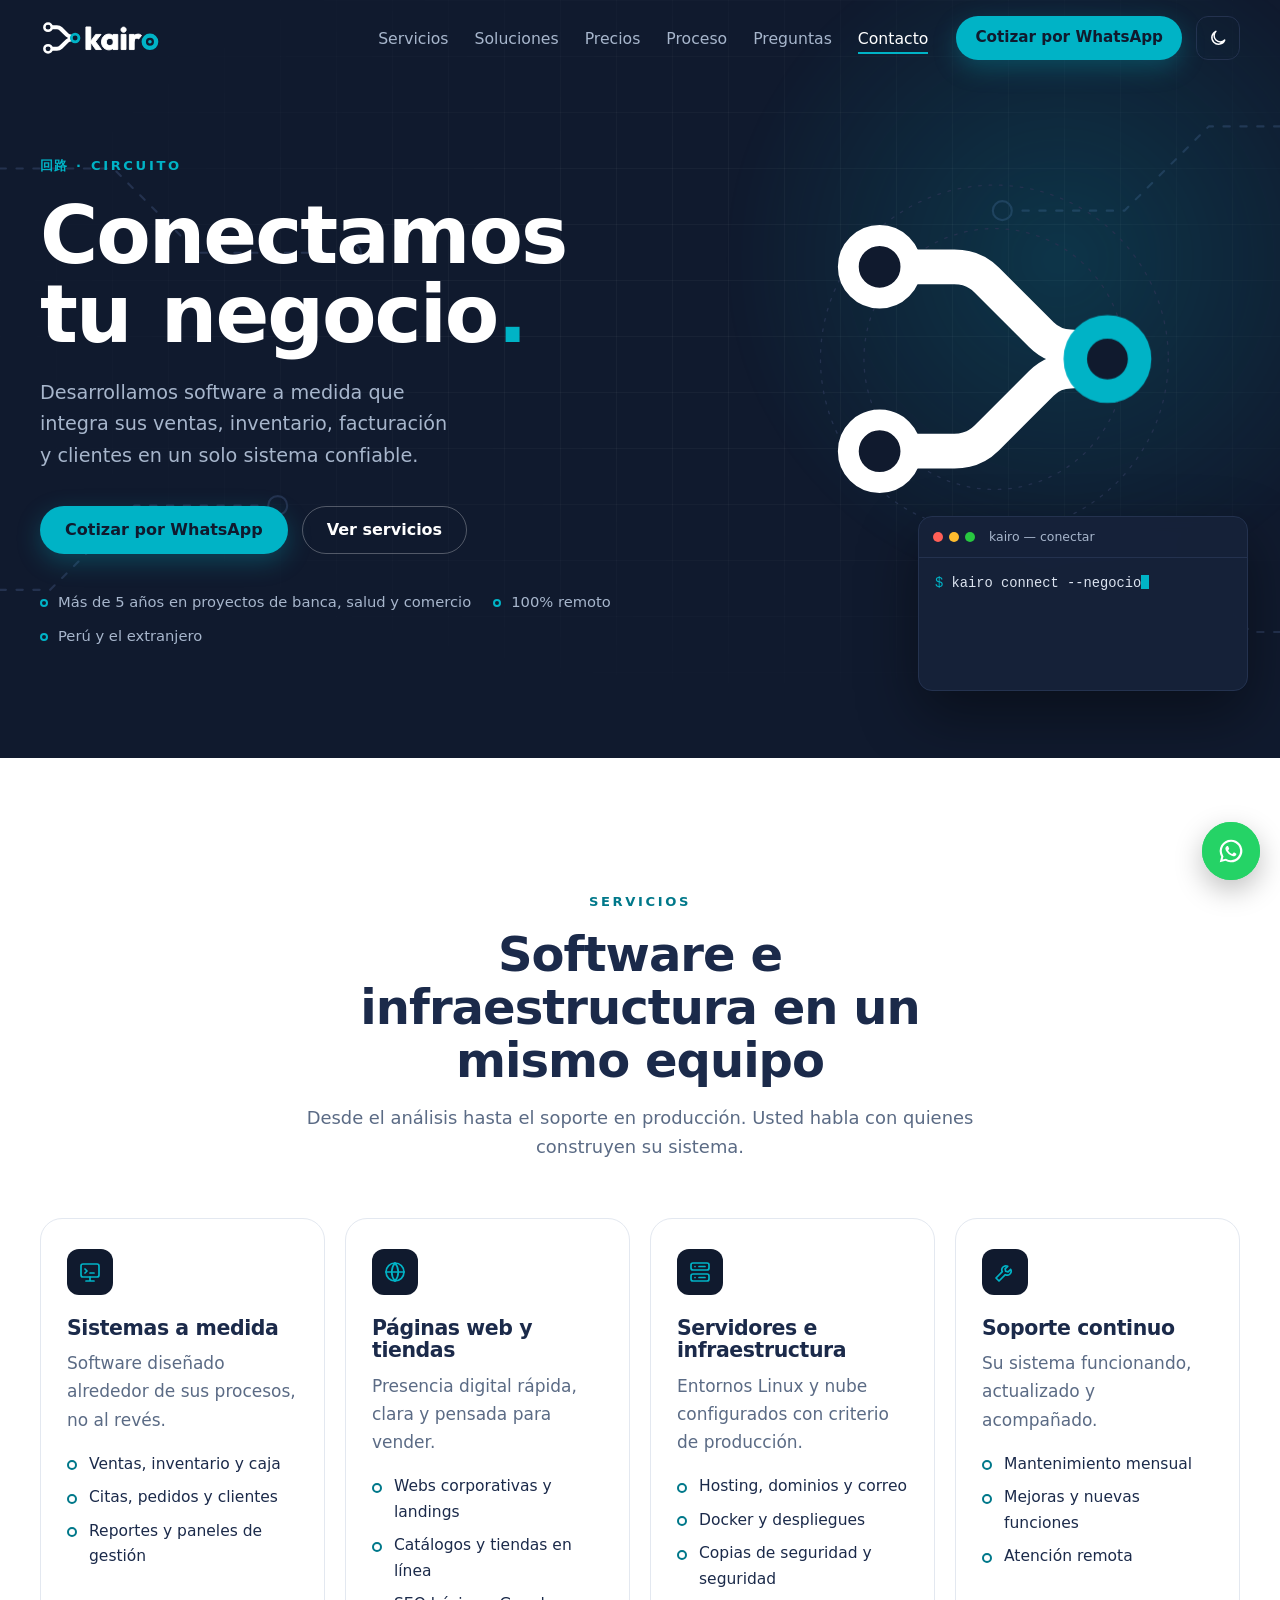
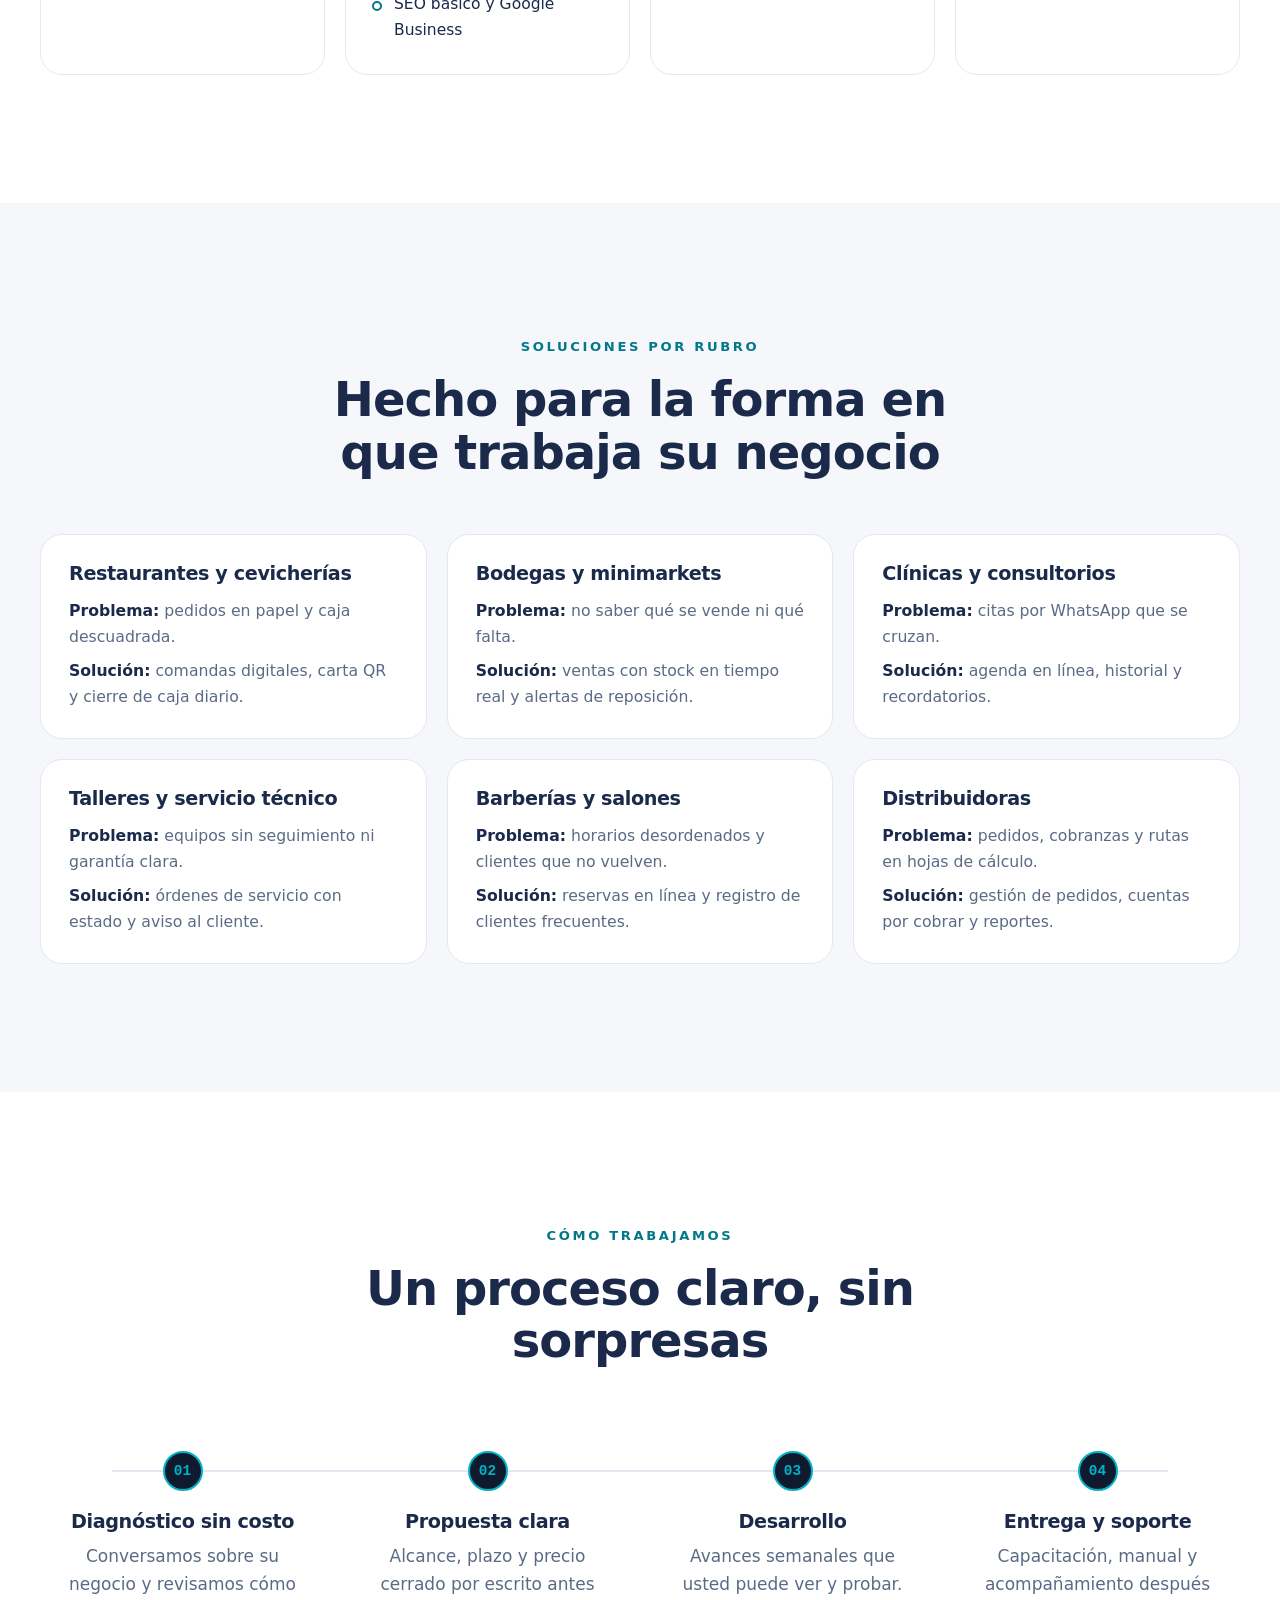
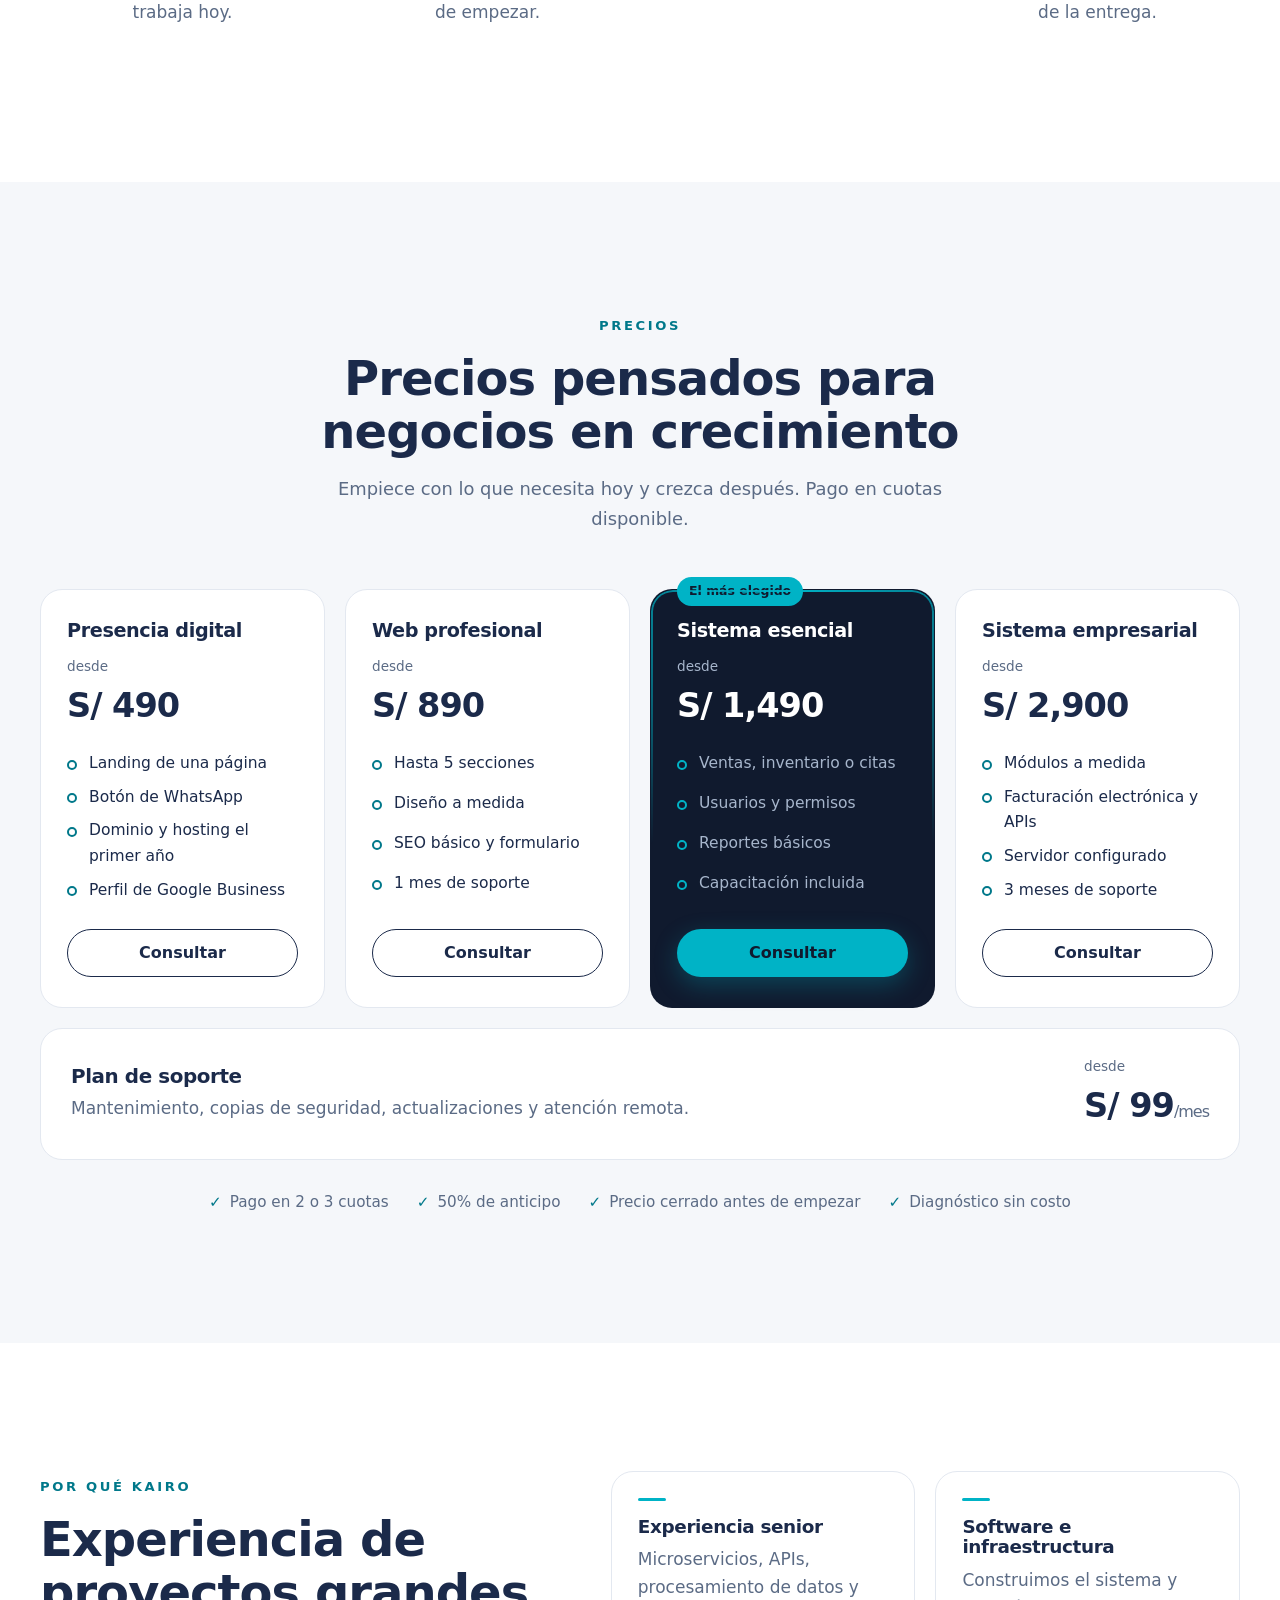
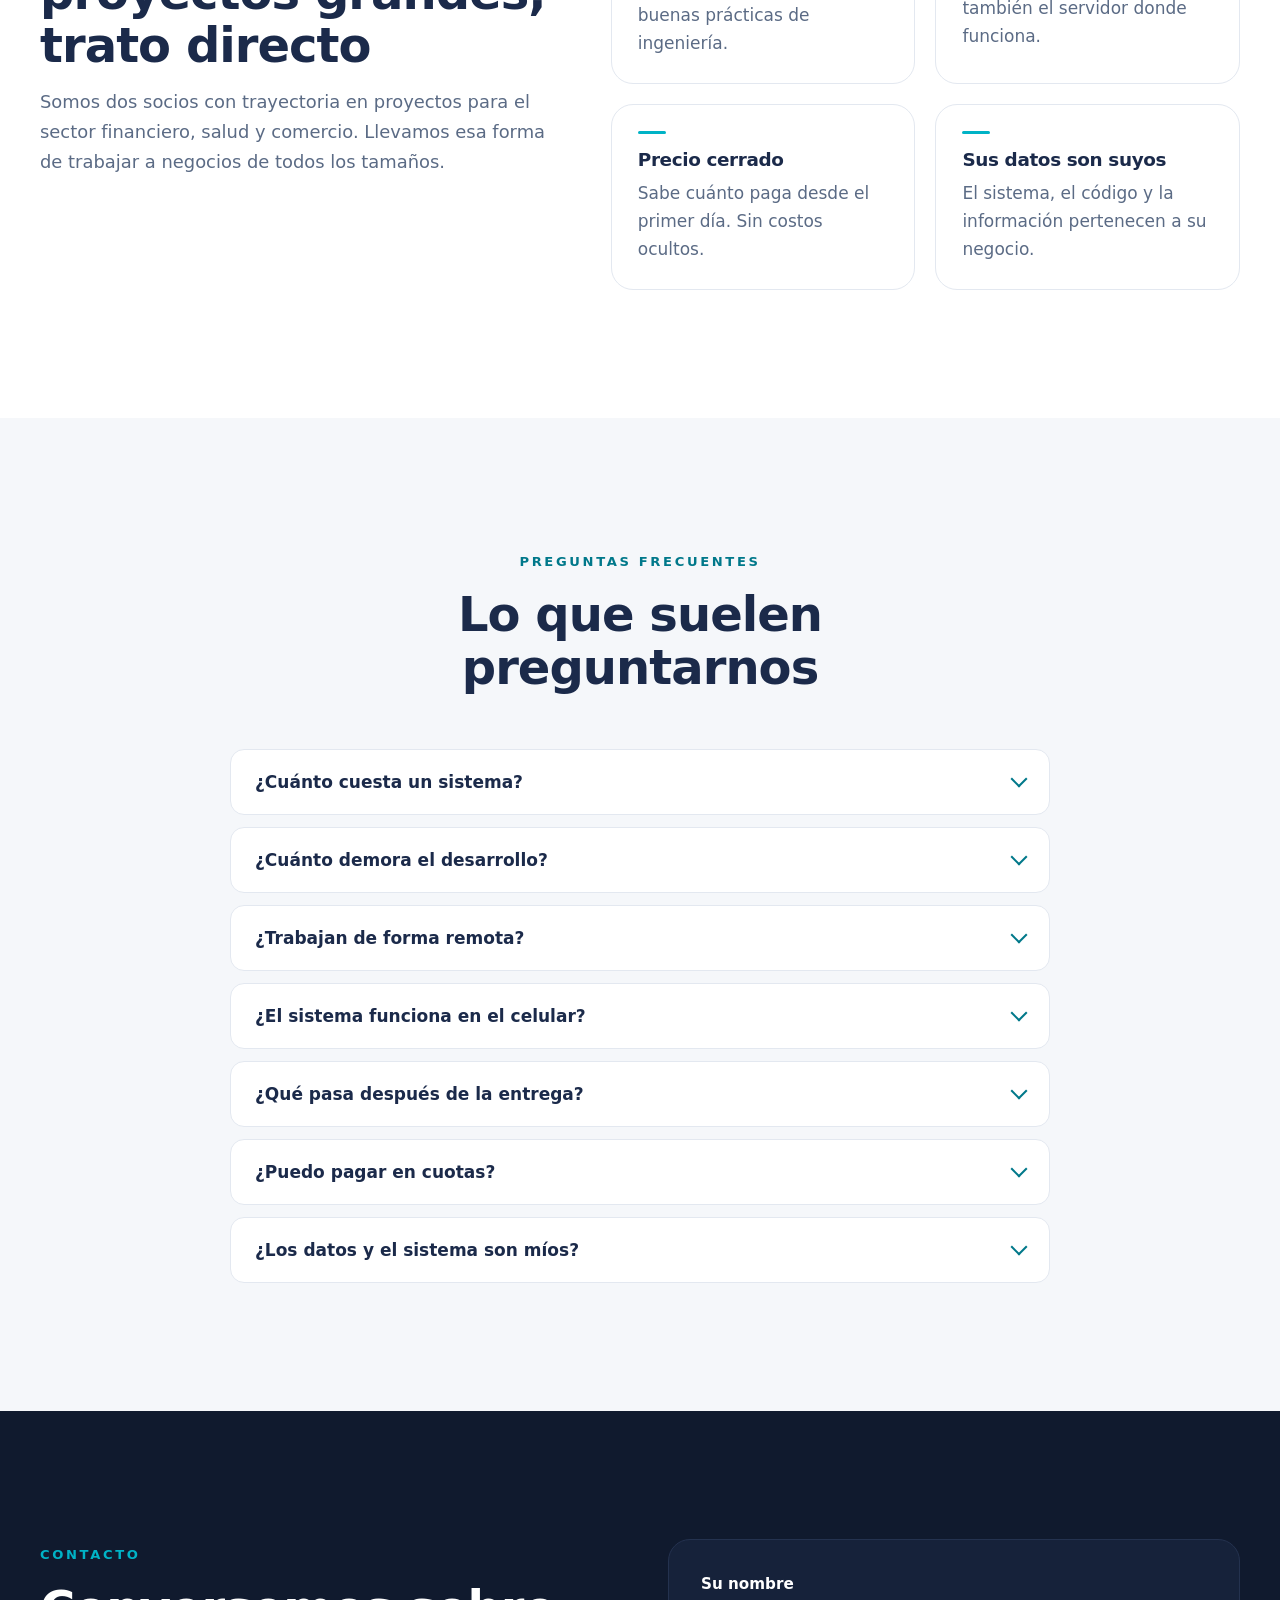
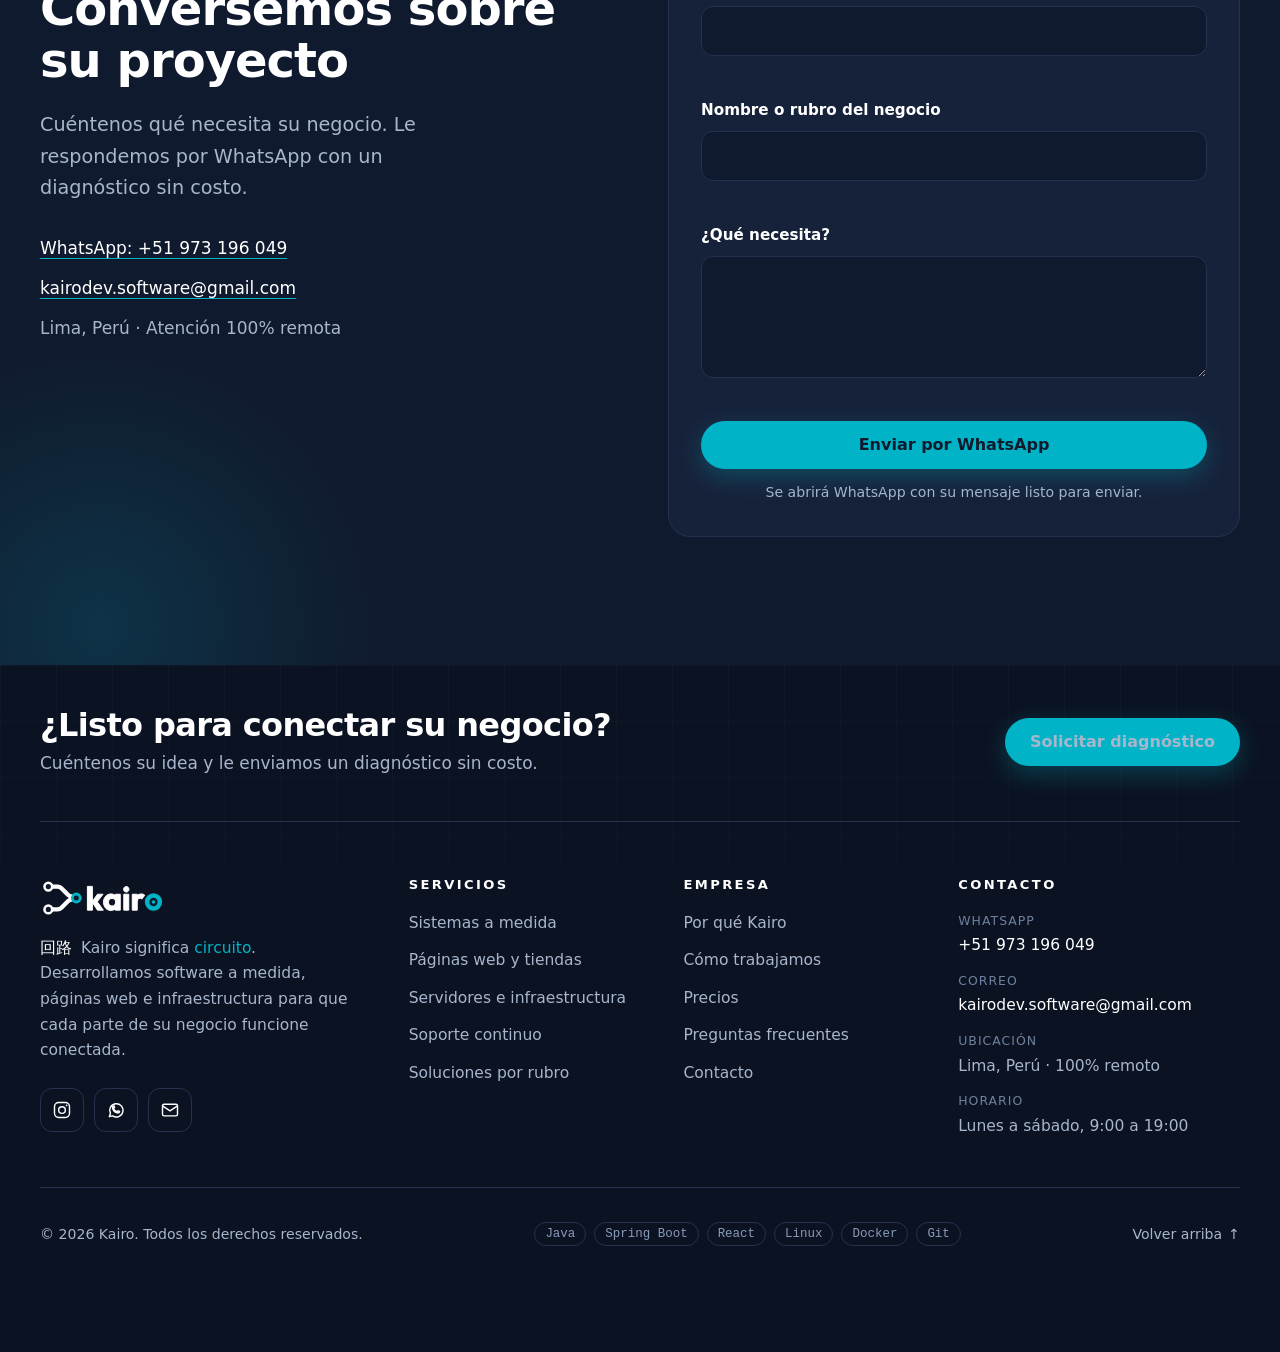
==== index.html @ e1f0f22c "Publica la web oficial de Kairo Sitio estático (HTML, CSS y JavaScript sin frameworks) para GitHub P" ====
<!doctype html>
<html lang="es-PE">
<head>
<meta charset="utf-8">
<meta name="viewport" content="width=device-width, initial-scale=1">
<title>Kairo — Software a medida para negocios en Perú</title>
<meta name="description" content="Kairo desarrolla software a medida, páginas web e infraestructura para negocios en Perú y el extranjero. Precio cerrado, pago en cuotas y soporte continuo.">
<meta name="theme-color" content="#101A2E">
<!-- Dirección provisional en GitHub Pages: cambiar por el dominio propio cuando se compre (también en robots.txt, sitemap.xml y 404.html) -->
<link rel="canonical" href="https://darkcodeknight25.github.io/kairo/">
<link rel="icon" href="assets/img/favicon.svg" type="image/svg+xml">
<link rel="icon" href="assets/img/favicon-32.png" sizes="32x32" type="image/png">
<link rel="apple-touch-icon" href="assets/img/apple-touch-icon.png">
<meta property="og:type" content="website">
<meta property="og:locale" content="es_PE">
<meta property="og:site_name" content="Kairo">
<meta property="og:title" content="Kairo — Conectamos tu negocio">
<meta property="og:description" content="Software a medida, páginas web e infraestructura para negocios en Perú y el extranjero.">
<meta property="og:url" content="https://darkcodeknight25.github.io/kairo/">
<meta property="og:image" content="https://darkcodeknight25.github.io/kairo/assets/img/og-image.png">
<meta name="twitter:card" content="summary_large_image">
<script>
  // Aplica el tema guardado antes de pintar para evitar parpadeo
  try { const t = localStorage.getItem("kairo-theme"); if (t) document.documentElement.dataset.theme = t; } catch (e) {}
</script>
<link rel="preload" href="assets/fonts/Outfit-Bold.ttf" as="font" type="font/ttf" crossorigin>
<link rel="stylesheet" href="assets/css/styles.css">
<script type="application/ld+json">
{
  "@context": "https://schema.org",
  "@type": "ProfessionalService",
  "name": "Kairo",
  "url": "https://darkcodeknight25.github.io/kairo/",
  "logo": "https://darkcodeknight25.github.io/kairo/assets/img/kairo-simbolo.svg",
  "alternateName": "Kairo Software",
  "description": "Desarrollo de software a medida, páginas web, servidores e infraestructura para negocios.",
  "email": "kairodev.software@gmail.com",
  "telephone": "+51973196049",
  "areaServed": ["PE", "Worldwide"],
  "slogan": "Conectamos tu negocio.",
  "sameAs": ["https://www.instagram.com/kairodev.software/"]
}
</script>
</head>
<body>
<a class="skip" href="#contenido">Saltar al contenido</a>

<header class="header" id="inicio">
  <div class="wrap header__bar">
    <a class="header__logo" href="#inicio" aria-label="Kairo, ir al inicio">
      <img src="assets/img/kairo-logo-blanco-transparente.svg" alt="Kairo" width="132" height="40">
    </a>
    <button class="theme-toggle" type="button" aria-label="Cambiar a modo oscuro">
      <svg class="theme-toggle__sun" viewBox="0 0 24 24" aria-hidden="true"><circle cx="12" cy="12" r="4"/><path d="M12 2v2M12 20v2M4.9 4.9l1.4 1.4M17.7 17.7l1.4 1.4M2 12h2M20 12h2M4.9 19.1l1.4-1.4M17.7 6.3l1.4-1.4"/></svg>
      <svg class="theme-toggle__moon" viewBox="0 0 24 24" aria-hidden="true"><path d="M20 14.5A8 8 0 1 1 9.5 4a6.5 6.5 0 0 0 10.5 10.5z"/></svg>
    </button>
    <button class="nav-toggle" type="button" aria-expanded="false" aria-controls="menu">
      <span class="nav-toggle__bars" aria-hidden="true"></span>
      <span class="sr-only">Abrir menú</span>
    </button>
    <nav class="nav" id="menu" aria-label="Principal">
      <ul>
        <li><a href="#servicios">Servicios</a></li>
        <li><a href="#soluciones">Soluciones</a></li>
        <li><a href="#precios">Precios</a></li>
        <li><a href="#proceso">Proceso</a></li>
        <li><a href="#preguntas">Preguntas</a></li>
        <li><a href="#contacto">Contacto</a></li>
      </ul>
      <a class="btn btn--accent btn--sm" data-wa="Hola Kairo, quiero cotizar un proyecto." href="https://wa.me/51973196049">Cotizar por WhatsApp</a>
    </nav>
  </div>
</header>

<main id="contenido">

<section class="hero" aria-labelledby="hero-titulo">
  <svg class="hero__traces" viewBox="0 0 1440 720" preserveAspectRatio="xMidYMid slice" aria-hidden="true">
    <g fill="none" stroke-linecap="round" stroke-linejoin="round">
      <path class="trace" d="M0 160H220L300 240H430"/><circle cx="446" cy="240" r="9"/>
      <path class="trace" d="M0 560H160L240 480H360"/><circle cx="376" cy="480" r="9"/>
      <path class="trace" d="M1440 120H1260L1180 200H1080"/><circle cx="1064" cy="200" r="9"/>
      <path class="trace" d="M1440 600H1300L1220 520H1120"/><circle cx="1104" cy="520" r="9"/>
    </g>
  </svg>
  <div class="wrap hero__grid">
    <div class="hero__copy">
      <p class="eyebrow"><span lang="ja">回路</span> · circuito</p>
      <h1 id="hero-titulo">Conectamos tu negocio<span class="dot">.</span></h1>
      <p class="lead">Desarrollamos software a medida que integra sus ventas, inventario, facturación y clientes en un solo sistema confiable.</p>
      <div class="hero__actions">
        <a class="btn btn--accent" data-wa="Hola Kairo, quiero cotizar un proyecto para mi negocio." href="https://wa.me/51973196049">Cotizar por WhatsApp</a>
        <a class="btn btn--ghost" href="#servicios">Ver servicios</a>
      </div>
      <ul class="trust">
        <li>Más de 5 años en proyectos de banca, salud y comercio</li>
        <li>100% remoto</li>
        <li>Perú y el extranjero</li>
      </ul>
    </div>
    <div class="hero__art" aria-hidden="true">
      <svg viewBox="0 0 460 460" class="hero__symbol">
        <g fill="none" stroke-linecap="round" stroke-linejoin="round">
          <circle class="ring ring--1" cx="250" cy="230" r="200"/>
          <circle class="ring ring--2" cx="250" cy="230" r="150"/>
          <path class="flow" d="M150 124H204Q226 124 241 139L304 202Q318 216 338 216"/>
          <path class="flow flow--b" d="M150 336H204Q226 336 241 321L304 258Q318 244 338 244"/>
        </g>
        <circle cx="118" cy="124" r="36" fill="#101A2E" stroke="#fff" stroke-width="24"/>
        <circle cx="118" cy="336" r="36" fill="#101A2E" stroke="#fff" stroke-width="24"/>
        <circle class="core" cx="380" cy="230" r="37" fill="#101A2E" stroke="#00B3C6" stroke-width="27"/>
      </svg>
      <div class="term" role="img" aria-label="Terminal que muestra cómo Kairo conecta ventas, inventario y facturación">
        <div class="term__bar"><i></i><i></i><i></i><span>kairo — conectar</span></div>
        <pre class="term__body" id="term" aria-hidden="true"><span class="p">$</span> kairo connect --negocio</pre>
      </div>
    </div>
  </div>
</section>

<section class="section" id="servicios" aria-labelledby="servicios-titulo">
  <div class="wrap">
    <header class="section__head">
      <p class="eyebrow eyebrow--dark">Servicios</p>
      <h2 id="servicios-titulo">Software e infraestructura en un mismo equipo</h2>
      <p>Desde el análisis hasta el soporte en producción. Usted habla con quienes construyen su sistema.</p>
    </header>
    <div class="cards cards--4">
      <article class="card reveal">
        <svg class="icon" viewBox="0 0 24 24" aria-hidden="true"><rect x="3" y="4" width="18" height="13" rx="2"/><path d="M8 21h8M12 17v4M7 9l2 2-2 2M12 13h4"/></svg>
        <h3>Sistemas a medida</h3>
        <p>Software diseñado alrededor de sus procesos, no al revés.</p>
        <ul><li>Ventas, inventario y caja</li><li>Citas, pedidos y clientes</li><li>Reportes y paneles de gestión</li></ul>
      </article>
      <article class="card reveal">
        <svg class="icon" viewBox="0 0 24 24" aria-hidden="true"><circle cx="12" cy="12" r="9"/><path d="M3 12h18M12 3a14 14 0 0 1 0 18M12 3a14 14 0 0 0 0 18"/></svg>
        <h3>Páginas web y tiendas</h3>
        <p>Presencia digital rápida, clara y pensada para vender.</p>
        <ul><li>Webs corporativas y landings</li><li>Catálogos y tiendas en línea</li><li>SEO básico y Google Business</li></ul>
      </article>
      <article class="card reveal">
        <svg class="icon" viewBox="0 0 24 24" aria-hidden="true"><rect x="3" y="3" width="18" height="7" rx="2"/><rect x="3" y="14" width="18" height="7" rx="2"/><path d="M7 6.5h.01M7 17.5h.01M11 6.5h6M11 17.5h6"/></svg>
        <h3>Servidores e infraestructura</h3>
        <p>Entornos Linux y nube configurados con criterio de producción.</p>
        <ul><li>Hosting, dominios y correo</li><li>Docker y despliegues</li><li>Copias de seguridad y seguridad</li></ul>
      </article>
      <article class="card reveal">
        <svg class="icon" viewBox="0 0 24 24" aria-hidden="true"><path d="M14.7 6.3a4 4 0 0 0-5.4 5.4L3 18l3 3 6.3-6.3a4 4 0 0 0 5.4-5.4l-2.6 2.6-2.4-.6-.6-2.4z"/></svg>
        <h3>Soporte continuo</h3>
        <p>Su sistema funcionando, actualizado y acompañado.</p>
        <ul><li>Mantenimiento mensual</li><li>Mejoras y nuevas funciones</li><li>Atención remota</li></ul>
      </article>
    </div>
  </div>
</section>

<section class="section section--alt" id="soluciones" aria-labelledby="soluciones-titulo">
  <div class="wrap">
    <header class="section__head">
      <p class="eyebrow eyebrow--dark">Soluciones por rubro</p>
      <h2 id="soluciones-titulo">Hecho para la forma en que trabaja su negocio</h2>
    </header>
    <div class="cards cards--3">
      <article class="solution reveal"><h3>Restaurantes y cevicherías</h3><p><strong>Problema:</strong> pedidos en papel y caja descuadrada.</p><p><strong>Solución:</strong> comandas digitales, carta QR y cierre de caja diario.</p></article>
      <article class="solution reveal"><h3>Bodegas y minimarkets</h3><p><strong>Problema:</strong> no saber qué se vende ni qué falta.</p><p><strong>Solución:</strong> ventas con stock en tiempo real y alertas de reposición.</p></article>
      <article class="solution reveal"><h3>Clínicas y consultorios</h3><p><strong>Problema:</strong> citas por WhatsApp que se cruzan.</p><p><strong>Solución:</strong> agenda en línea, historial y recordatorios.</p></article>
      <article class="solution reveal"><h3>Talleres y servicio técnico</h3><p><strong>Problema:</strong> equipos sin seguimiento ni garantía clara.</p><p><strong>Solución:</strong> órdenes de servicio con estado y aviso al cliente.</p></article>
      <article class="solution reveal"><h3>Barberías y salones</h3><p><strong>Problema:</strong> horarios desordenados y clientes que no vuelven.</p><p><strong>Solución:</strong> reservas en línea y registro de clientes frecuentes.</p></article>
      <article class="solution reveal"><h3>Distribuidoras</h3><p><strong>Problema:</strong> pedidos, cobranzas y rutas en hojas de cálculo.</p><p><strong>Solución:</strong> gestión de pedidos, cuentas por cobrar y reportes.</p></article>
    </div>
  </div>
</section>

<section class="section" id="proceso" aria-labelledby="proceso-titulo">
  <div class="wrap">
    <header class="section__head">
      <p class="eyebrow eyebrow--dark">Cómo trabajamos</p>
      <h2 id="proceso-titulo">Un proceso claro, sin sorpresas</h2>
    </header>
    <ol class="steps">
      <li class="step reveal"><span class="step__n">01</span><h3>Diagnóstico sin costo</h3><p>Conversamos sobre su negocio y revisamos cómo trabaja hoy.</p></li>
      <li class="step reveal"><span class="step__n">02</span><h3>Propuesta clara</h3><p>Alcance, plazo y precio cerrado por escrito antes de empezar.</p></li>
      <li class="step reveal"><span class="step__n">03</span><h3>Desarrollo</h3><p>Avances semanales que usted puede ver y probar.</p></li>
      <li class="step reveal"><span class="step__n">04</span><h3>Entrega y soporte</h3><p>Capacitación, manual y acompañamiento después de la entrega.</p></li>
    </ol>
  </div>
</section>

<section class="section section--alt" id="precios" aria-labelledby="precios-titulo">
  <div class="wrap">
    <header class="section__head">
      <p class="eyebrow eyebrow--dark">Precios</p>
      <h2 id="precios-titulo">Precios pensados para negocios en crecimiento</h2>
      <p>Empiece con lo que necesita hoy y crezca después. Pago en cuotas disponible.</p>
    </header>
    <!-- Precios: editar aquí. Propuesta pendiente de confirmar por los socios. -->
    <div class="plans">
      <article class="plan reveal">
        <h3>Presencia digital</h3>
        <p class="plan__price"><span>desde</span> S/ 490</p>
        <ul><li>Landing de una página</li><li>Botón de WhatsApp</li><li>Dominio y hosting el primer año</li><li>Perfil de Google Business</li></ul>
        <a class="btn btn--outline" data-wa="Hola Kairo, me interesa el paquete Presencia digital." href="https://wa.me/51973196049">Consultar</a>
      </article>
      <article class="plan reveal">
        <h3>Web profesional</h3>
        <p class="plan__price"><span>desde</span> S/ 890</p>
        <ul><li>Hasta 5 secciones</li><li>Diseño a medida</li><li>SEO básico y formulario</li><li>1 mes de soporte</li></ul>
        <a class="btn btn--outline" data-wa="Hola Kairo, me interesa el paquete Web profesional." href="https://wa.me/51973196049">Consultar</a>
      </article>
      <article class="plan plan--featured reveal">
        <p class="plan__tag">El más elegido</p>
        <h3>Sistema esencial</h3>
        <p class="plan__price"><span>desde</span> S/ 1,490</p>
        <ul><li>Ventas, inventario o citas</li><li>Usuarios y permisos</li><li>Reportes básicos</li><li>Capacitación incluida</li></ul>
        <a class="btn btn--accent" data-wa="Hola Kairo, me interesa el paquete Sistema esencial." href="https://wa.me/51973196049">Consultar</a>
      </article>
      <article class="plan reveal">
        <h3>Sistema empresarial</h3>
        <p class="plan__price"><span>desde</span> S/ 2,900</p>
        <ul><li>Módulos a medida</li><li>Facturación electrónica y APIs</li><li>Servidor configurado</li><li>3 meses de soporte</li></ul>
        <a class="btn btn--outline" data-wa="Hola Kairo, me interesa el paquete Sistema empresarial." href="https://wa.me/51973196049">Consultar</a>
      </article>
    </div>
    <div class="support reveal">
      <div><h3>Plan de soporte</h3><p>Mantenimiento, copias de seguridad, actualizaciones y atención remota.</p></div>
      <p class="plan__price"><span>desde</span> S/ 99<small>/mes</small></p>
    </div>
    <ul class="terms">
      <li>Pago en 2 o 3 cuotas</li><li>50% de anticipo</li><li>Precio cerrado antes de empezar</li><li>Diagnóstico sin costo</li>
    </ul>
  </div>
</section>

<section class="section" id="por-que" aria-labelledby="porque-titulo">
  <div class="wrap why">
    <header class="section__head section__head--left">
      <p class="eyebrow eyebrow--dark">Por qué Kairo</p>
      <h2 id="porque-titulo">Experiencia de proyectos grandes, trato directo</h2>
      <p>Somos dos socios con trayectoria en proyectos para el sector financiero, salud y comercio. Llevamos esa forma de trabajar a negocios de todos los tamaños.</p>
    </header>
    <ul class="why__list">
      <li class="reveal"><h3>Experiencia senior</h3><p>Microservicios, APIs, procesamiento de datos y buenas prácticas de ingeniería.</p></li>
      <li class="reveal"><h3>Software e infraestructura</h3><p>Construimos el sistema y también el servidor donde funciona.</p></li>
      <li class="reveal"><h3>Precio cerrado</h3><p>Sabe cuánto paga desde el primer día. Sin costos ocultos.</p></li>
      <li class="reveal"><h3>Sus datos son suyos</h3><p>El sistema, el código y la información pertenecen a su negocio.</p></li>
    </ul>
  </div>
</section>

<section class="section section--alt" id="preguntas" aria-labelledby="preguntas-titulo">
  <div class="wrap faq">
    <header class="section__head">
      <p class="eyebrow eyebrow--dark">Preguntas frecuentes</p>
      <h2 id="preguntas-titulo">Lo que suelen preguntarnos</h2>
    </header>
    <div class="faq__list">
      <details><summary>¿Cuánto cuesta un sistema?</summary><p>Depende de lo que su negocio necesite. Una web empieza desde S/ 490 y un sistema desde S/ 1,490. Después del diagnóstico sin costo le damos un precio cerrado.</p></details>
      <details><summary>¿Cuánto demora el desarrollo?</summary><p>Una página web suele estar lista en 1 a 2 semanas. Un sistema, entre 3 y 8 semanas según su alcance. El plazo queda escrito en la propuesta.</p></details>
      <details><summary>¿Trabajan de forma remota?</summary><p>Sí. Atendemos el 100% en línea, por videollamada y WhatsApp, a negocios de todo el Perú y del extranjero.</p></details>
      <details><summary>¿El sistema funciona en el celular?</summary><p>Sí. Todo lo que desarrollamos se adapta a celular, tablet y computadora.</p></details>
      <details><summary>¿Qué pasa después de la entrega?</summary><p>Incluimos capacitación y un periodo de soporte. Luego puede continuar con un plan mensual desde S/ 99.</p></details>
      <details><summary>¿Puedo pagar en cuotas?</summary><p>Sí. Trabajamos con un anticipo del 50% y el saldo en 1 o 2 cuotas según el avance.</p></details>
      <details><summary>¿Los datos y el sistema son míos?</summary><p>Sí. Su información y el sistema le pertenecen. Si lo desea, le entregamos el código y las copias de seguridad.</p></details>
    </div>
  </div>
</section>

<section class="contact" id="contacto" aria-labelledby="contacto-titulo">
  <div class="wrap contact__grid">
    <div>
      <p class="eyebrow">Contacto</p>
      <h2 id="contacto-titulo">Conversemos sobre su proyecto</h2>
      <p class="lead">Cuéntenos qué necesita su negocio. Le respondemos por WhatsApp con un diagnóstico sin costo.</p>
      <ul class="contact__list">
        <li><a data-wa="Hola Kairo, quiero cotizar un proyecto." href="https://wa.me/51973196049">WhatsApp: +51 973 196 049</a></li>
        <li><a href="mailto:kairodev.software@gmail.com">kairodev.software@gmail.com</a></li>
        <li>Lima, Perú · Atención 100% remota</li>
      </ul>
    </div>
    <form class="form" id="form-contacto" novalidate>
      <div class="field">
        <label for="f-nombre">Su nombre</label>
        <input id="f-nombre" name="nombre" type="text" autocomplete="name" required aria-describedby="e-nombre">
        <p class="field__error" id="e-nombre" aria-live="polite"></p>
      </div>
      <div class="field">
        <label for="f-negocio">Nombre o rubro del negocio</label>
        <input id="f-negocio" name="negocio" type="text" autocomplete="organization" required aria-describedby="e-negocio">
        <p class="field__error" id="e-negocio" aria-live="polite"></p>
      </div>
      <div class="field">
        <label for="f-mensaje">¿Qué necesita?</label>
        <textarea id="f-mensaje" name="mensaje" rows="4" required aria-describedby="e-mensaje"></textarea>
        <p class="field__error" id="e-mensaje" aria-live="polite"></p>
      </div>
      <button class="btn btn--accent btn--block" type="submit">Enviar por WhatsApp</button>
      <p class="form__note">Se abrirá WhatsApp con su mensaje listo para enviar.</p>
    </form>
  </div>
</section>

</main>

<footer class="footer">
  <div class="wrap footer__cta">
    <div>
      <h2>¿Listo para conectar su negocio?</h2>
      <p>Cuéntenos su idea y le enviamos un diagnóstico sin costo.</p>
    </div>
    <a class="btn btn--accent" data-wa="Hola Kairo, quiero un diagnóstico sin costo para mi negocio." href="https://wa.me/51973196049">Solicitar diagnóstico</a>
  </div>

  <div class="wrap footer__grid">
    <div class="footer__brand">
      <img src="assets/img/kairo-logo-blanco-transparente.svg" alt="Kairo" width="132" height="40">
      <p><span lang="ja">回路</span> Kairo significa <em>circuito</em>. Desarrollamos software a medida, páginas web e infraestructura para que cada parte de su negocio funcione conectada.</p>
      <ul class="footer__social" aria-label="Redes sociales">
        <li><a href="https://www.instagram.com/kairodev.software/" rel="noopener" target="_blank" aria-label="Instagram de Kairo">
          <svg viewBox="0 0 24 24" aria-hidden="true"><rect x="3" y="3" width="18" height="18" rx="5"/><circle cx="12" cy="12" r="4"/><circle cx="17.5" cy="6.5" r="1" class="fill"/></svg></a></li>
        <li><a data-wa="Hola Kairo, quiero información." href="https://wa.me/51973196049" aria-label="WhatsApp de Kairo">
          <svg viewBox="0 0 24 24" aria-hidden="true"><path d="M4 20l1.3-3.9A8 8 0 1 1 8 19.1z"/><path d="M9 9.5c.3 2 2.5 4.3 4.5 4.6l1-1.1 1.8.8c-.2 1.3-1.2 1.9-2.3 1.7-3.3-.6-5.6-3-6.2-6.2-.2-1.1.4-2.1 1.7-2.3l.8 1.8z"/></svg></a></li>
        <li><a href="mailto:kairodev.software@gmail.com" aria-label="Correo de Kairo">
          <svg viewBox="0 0 24 24" aria-hidden="true"><rect x="3" y="5" width="18" height="14" rx="2"/><path d="M3 7l9 6 9-6"/></svg></a></li>
        <!-- TODO: agregar Facebook y TikTok cuando existan -->
      </ul>
    </div>

    <nav class="footer__col" aria-labelledby="f-servicios">
      <h3 id="f-servicios">Servicios</h3>
      <ul>
        <li><a href="#servicios">Sistemas a medida</a></li>
        <li><a href="#servicios">Páginas web y tiendas</a></li>
        <li><a href="#servicios">Servidores e infraestructura</a></li>
        <li><a href="#servicios">Soporte continuo</a></li>
        <li><a href="#soluciones">Soluciones por rubro</a></li>
      </ul>
    </nav>

    <nav class="footer__col" aria-labelledby="f-empresa">
      <h3 id="f-empresa">Empresa</h3>
      <ul>
        <li><a href="#por-que">Por qué Kairo</a></li>
        <li><a href="#proceso">Cómo trabajamos</a></li>
        <li><a href="#precios">Precios</a></li>
        <li><a href="#preguntas">Preguntas frecuentes</a></li>
        <li><a href="#contacto">Contacto</a></li>
      </ul>
    </nav>

    <div class="footer__col">
      <h3>Contacto</h3>
      <ul class="footer__contact">
        <li><span>WhatsApp</span><a data-wa="Hola Kairo, quiero cotizar un proyecto." href="https://wa.me/51973196049">+51 973 196 049</a></li>
        <li><span>Correo</span><a href="mailto:kairodev.software@gmail.com">kairodev.software@gmail.com</a></li>
        <li><span>Ubicación</span>Lima, Perú · 100% remoto</li>
        <!-- Horario: confirmar con los socios -->
        <li><span>Horario</span>Lunes a sábado, 9:00 a 19:00</li>
      </ul>
    </div>
  </div>

  <div class="wrap footer__bottom">
    <p>© <span id="year">2026</span> Kairo. Todos los derechos reservados.</p>
    <ul class="footer__stack" aria-label="Tecnologías con las que trabajamos">
      <li>Java</li><li>Spring Boot</li><li>React</li><li>Linux</li><li>Docker</li><li>Git</li>
    </ul>
    <a class="footer__top" href="#inicio">Volver arriba <span aria-hidden="true">↑</span></a>
  </div>
</footer>

<a class="wa-float" data-wa="Hola Kairo, quiero información." href="https://wa.me/51973196049" aria-label="Escribir a Kairo por WhatsApp">
  <svg viewBox="0 0 24 24" aria-hidden="true"><path d="M12 3a9 9 0 0 0-7.8 13.5L3 21l4.6-1.2A9 9 0 1 0 12 3Zm0 16.3a7.3 7.3 0 0 1-3.7-1l-.3-.2-2.7.7.7-2.6-.2-.3A7.3 7.3 0 1 1 12 19.3Zm4-5.4c-.2-.1-1.3-.7-1.5-.7-.2-.1-.4-.1-.5.1l-.7.9c-.1.1-.3.2-.5.1a6 6 0 0 1-3-2.6c-.2-.4.2-.4.7-1.3.1-.1 0-.3 0-.4l-.7-1.6c-.2-.4-.4-.4-.5-.4h-.4a.8.8 0 0 0-.6.3 2.4 2.4 0 0 0-.8 1.8 4.3 4.3 0 0 0 .9 2.2 9.6 9.6 0 0 0 3.7 3.3c1.4.6 1.9.6 2.6.5a2.2 2.2 0 0 0 1.4-1c.2-.5.2-.9.1-1l-.4-.2Z"/></svg>
</a>

<script src="assets/js/main.js" defer></script>
</body>
</html>
---- assets/css/styles.css ----
/* Kairo — estilos del sitio. Tokens en :root; clases escritas a mano. */

@font-face { font-family: "Outfit"; src: url("../fonts/Outfit-Regular.ttf") format("truetype"); font-weight: 400; font-display: swap; }
@font-face { font-family: "Outfit"; src: url("../fonts/Outfit-Bold.ttf") format("truetype"); font-weight: 700; font-display: swap; }

:root {
  --ink: #1B2A4A;
  --accent: #00B3C6;
  --accent-text: #00788A;
  --accent-soft: rgba(0, 179, 198, .14);
  --night: #101A2E;
  --night-2: #16223A;
  --night-line: #24324F;
  --paper: #FFFFFF;
  --paper-2: #F5F7FA;
  --line: #E3E8F0;
  --muted: #5B6B85;
  --muted-dark: #A7B6CC;
  --radius: 14px;
  --radius-lg: 22px;
  --shadow: 0 1px 2px rgba(16, 26, 46, .06), 0 12px 32px rgba(16, 26, 46, .08);
  --ease: cubic-bezier(.22, .8, .24, 1);
  --wrap: 1200px;
  --font: "Outfit", "Segoe UI", system-ui, sans-serif;
  --mono: "JetBrains Mono", "Cascadia Code", Consolas, monospace;
  --page: var(--paper);
  --hover-line: #CFE7EC;
  color-scheme: light;
}

/* Tema oscuro: por preferencia del sistema o elegido con el botón */
:root[data-theme="dark"] {
  --ink: #E6EDF6;
  --accent-text: #2CC7D8;
  --accent-soft: rgba(0, 179, 198, .12);
  --paper: #121C30;
  --paper-2: #0E1728;
  --page: #0B1322;
  --line: #22304B;
  --muted: #A7B6CC;
  --hover-line: #2B5A6A;
  --shadow: 0 1px 2px rgba(0, 0, 0, .3), 0 16px 40px rgba(0, 0, 0, .35);
  color-scheme: dark;
}
@media (prefers-color-scheme: dark) {
  :root:not([data-theme="light"]) {
    --ink: #E6EDF6;
    --accent-text: #2CC7D8;
    --accent-soft: rgba(0, 179, 198, .12);
    --paper: #121C30;
    --paper-2: #0E1728;
    --page: #0B1322;
    --line: #22304B;
    --muted: #A7B6CC;
    --hover-line: #2B5A6A;
    --shadow: 0 1px 2px rgba(0, 0, 0, .3), 0 16px 40px rgba(0, 0, 0, .35);
    color-scheme: dark;
  }
}

*, *::before, *::after { box-sizing: border-box; }
html { scroll-behavior: smooth; scroll-padding-top: 84px; -webkit-text-size-adjust: 100%; }
body { margin: 0; font-family: var(--font); font-size: 1.0625rem; line-height: 1.65; color: var(--ink); background: var(--page); -webkit-font-smoothing: antialiased; transition: background-color .4s, color .4s; }
.section { transition: background-color .4s; }
img, svg { display: block; max-width: 100%; }
a { color: inherit; }
h1, h2, h3 { margin: 0; line-height: 1.1; letter-spacing: -.02em; font-weight: 700; }
p { margin: 0; }
ul, ol { margin: 0; padding: 0; list-style: none; }

.wrap { width: min(100% - 32px, var(--wrap)); margin-inline: auto; }
.sr-only { position: absolute; width: 1px; height: 1px; overflow: hidden; clip: rect(0 0 0 0); white-space: nowrap; }
.skip { position: absolute; left: 16px; top: -60px; z-index: 100; padding: 10px 16px; border-radius: 10px; background: var(--accent); color: var(--night); font-weight: 700; text-decoration: none; transition: top .2s; }
.skip:focus { top: 12px; }

:focus-visible { outline: 3px solid var(--accent); outline-offset: 3px; border-radius: 6px; }

/* ---------- Botones ---------- */
.btn { --b: transparent; position: relative; display: inline-flex; align-items: center; justify-content: center; gap: 8px; min-height: 48px; padding: 0 24px; border-radius: 999px; border: 1.5px solid var(--b); font: 700 1rem/1 var(--font); text-decoration: none; cursor: pointer; isolation: isolate; overflow: hidden; transition: transform .25s var(--ease), box-shadow .25s var(--ease), background-color .25s, color .25s, border-color .25s; }
.btn:hover { transform: translateY(-2px); }
.btn:active { transform: translateY(0) scale(.98); }
.btn--sm { min-height: 44px; padding: 0 18px; font-size: .95rem; }
.btn--block { width: 100%; }
.btn--accent { background: var(--accent); color: var(--night); box-shadow: 0 8px 24px rgba(0, 179, 198, .28); }
.btn--accent::after { content: ""; position: absolute; inset: 0; z-index: -1; background: linear-gradient(110deg, transparent 30%, rgba(255,255,255,.55) 50%, transparent 70%); transform: translateX(-120%); transition: transform .7s var(--ease); }
.btn--accent:hover::after { transform: translateX(120%); }
.btn--accent:hover { box-shadow: 0 12px 32px rgba(0, 179, 198, .4); }
.btn--ghost { --b: rgba(255,255,255,.28); color: #fff; }
.btn--ghost:hover { --b: #fff; background: rgba(255,255,255,.06); }
.btn--outline { --b: var(--ink); color: var(--ink); background: transparent; }
.btn--outline:hover { background: var(--ink); color: var(--page); }

/* ---------- Header ---------- */
.header { position: fixed; inset: 0 0 auto; z-index: 50; transition: background-color .3s, box-shadow .3s, backdrop-filter .3s; }
.header__bar { display: flex; align-items: center; justify-content: space-between; height: 76px; transition: height .3s var(--ease); }
.header.is-scrolled { background: rgba(16, 26, 46, .86); backdrop-filter: blur(14px); box-shadow: 0 1px 0 var(--night-line); }
.header.is-scrolled .header__bar { height: 64px; }
.header__logo img { width: 124px; height: auto; }
.nav { display: flex; align-items: center; gap: 28px; }
.nav ul { display: flex; gap: 26px; }
.nav ul a { position: relative; color: var(--muted-dark); text-decoration: none; font-size: .98rem; padding: 6px 0; transition: color .2s; }
.nav ul a::after { content: ""; position: absolute; left: 0; right: 0; bottom: 0; height: 2px; background: var(--accent); transform: scaleX(0); transform-origin: left; transition: transform .3s var(--ease); }
.nav ul a:hover, .nav ul a.is-active { color: #fff; }
.nav ul a:hover::after, .nav ul a.is-active::after { transform: scaleX(1); }
.theme-toggle { order: 3; display: grid; place-items: center; width: 44px; height: 44px; margin-left: 14px; border-radius: 12px; border: 1px solid var(--night-line); background: transparent; color: #fff; cursor: pointer; transition: border-color .25s, background-color .25s, transform .25s var(--ease); }
.theme-toggle:hover { border-color: var(--accent); background: rgba(0, 179, 198, .1); }
.theme-toggle svg { grid-area: 1 / 1; width: 20px; height: 20px; fill: none; stroke: currentColor; stroke-width: 1.8; stroke-linecap: round; stroke-linejoin: round; transition: opacity .3s, transform .5s var(--ease); }
.theme-toggle__sun { opacity: 0; transform: rotate(-90deg) scale(.5); }
:root[data-theme="dark"] .theme-toggle__sun { opacity: 1; transform: none; }
:root[data-theme="dark"] .theme-toggle__moon { opacity: 0; transform: rotate(90deg) scale(.5); }
.header__bar > .nav { order: 2; margin-left: auto; }
.nav-toggle { order: 4; }
.nav-toggle { display: none; width: 44px; height: 44px; border: 0; border-radius: 10px; background: transparent; cursor: pointer; }
.nav-toggle__bars, .nav-toggle__bars::before, .nav-toggle__bars::after { display: block; width: 22px; height: 2px; margin: auto; background: #fff; border-radius: 2px; transition: transform .3s var(--ease), opacity .2s; }
.nav-toggle__bars { position: relative; }
.nav-toggle__bars::before, .nav-toggle__bars::after { content: ""; position: absolute; left: 0; }
.nav-toggle__bars::before { top: -7px; }
.nav-toggle__bars::after { top: 7px; }
.nav-toggle[aria-expanded="true"] .nav-toggle__bars { background: transparent; }
.nav-toggle[aria-expanded="true"] .nav-toggle__bars::before { transform: translateY(7px) rotate(45deg); }
.nav-toggle[aria-expanded="true"] .nav-toggle__bars::after { transform: translateY(-7px) rotate(-45deg); }

/* ---------- Hero ---------- */
.hero { position: relative; overflow: hidden; padding: 150px 0 110px; background: var(--night); color: #fff; }
.hero::before { content: ""; position: absolute; inset: 0; background-image: linear-gradient(rgba(255,255,255,.035) 1px, transparent 1px), linear-gradient(90deg, rgba(255,255,255,.035) 1px, transparent 1px); background-size: 56px 56px; mask-image: radial-gradient(ellipse 80% 70% at 60% 40%, #000 30%, transparent 80%); }
.hero::after { content: ""; position: absolute; width: 760px; height: 760px; right: -160px; top: -120px; border-radius: 50%; background: radial-gradient(circle, rgba(0, 179, 198, .18), transparent 62%); filter: blur(10px); animation: breathe 9s ease-in-out infinite; pointer-events: none; }
.hero__traces { position: absolute; inset: 0; width: 100%; height: 100%; pointer-events: none; }
.hero__traces .trace { stroke: var(--night-line); stroke-width: 2; }
.hero__traces circle { fill: none; stroke: var(--night-line); stroke-width: 2; }
.hero__traces .trace { stroke-dasharray: 6 10; animation: dash 22s linear infinite; }
.hero__grid { position: relative; z-index: 1; display: grid; grid-template-columns: 1.08fr .92fr; gap: 56px; align-items: center; }
.eyebrow { display: inline-flex; gap: 8px; align-items: center; font-size: .82rem; font-weight: 700; letter-spacing: .2em; text-transform: uppercase; color: var(--accent); }
.eyebrow [lang="ja"] { letter-spacing: .08em; font-family: "Yu Gothic", "Meiryo", sans-serif; }
.eyebrow--dark { color: var(--accent-text); }
.hero h1 { margin-top: 18px; font-size: clamp(2.8rem, 6.2vw, 5.2rem); letter-spacing: -.025em; word-spacing: .06em; line-height: 1; }
.hero h1 .dot { color: var(--accent); display: inline-block; animation: pulse-dot 2.4s ease-in-out infinite; }
.lead { margin-top: 22px; max-width: 34ch; font-size: clamp(1.1rem, 1.5vw, 1.3rem); color: var(--muted-dark); }
.hero__actions { display: flex; flex-wrap: wrap; gap: 14px; margin-top: 34px; }
.trust { display: flex; flex-wrap: wrap; gap: 10px 22px; margin-top: 36px; font-size: .92rem; color: var(--muted-dark); }
.trust li { position: relative; padding-left: 18px; }
.trust li::before { content: ""; position: absolute; left: 0; top: .62em; width: 8px; height: 8px; border-radius: 50%; border: 2px solid var(--accent); }

.hero__art { position: relative; }
.hero__symbol { width: min(100%, 400px); margin-inline: auto; overflow: visible; transform: translateY(-40px); }
.hero__symbol .ring { stroke: var(--night-line); stroke-width: 1.5; stroke-dasharray: 3 9; transform-origin: 250px 230px; }
.hero__symbol .ring--1 { animation: spin 60s linear infinite; }
.hero__symbol .ring--2 { animation: spin 40s linear infinite reverse; }
.hero__symbol .flow { stroke: #fff; stroke-width: 40; stroke-dasharray: 260; stroke-dashoffset: 260; animation: draw 1.4s .3s var(--ease) forwards; }
.hero__symbol .flow--b { animation-delay: .5s; }
.hero__symbol .core { transform-origin: 380px 230px; animation: core-in .6s 1.4s var(--ease) both, core-glow 3s 2s ease-in-out infinite; }

.term { position: absolute; right: -8px; bottom: -92px; width: min(330px, 86%); border-radius: 14px; background: rgba(22, 34, 58, .92); border: 1px solid var(--night-line); box-shadow: 0 24px 60px rgba(0,0,0,.4); backdrop-filter: blur(8px); overflow: hidden; animation: float 6s ease-in-out infinite; }
.term__bar { display: flex; align-items: center; gap: 6px; padding: 10px 14px; border-bottom: 1px solid var(--night-line); font-size: .78rem; color: var(--muted-dark); }
.term__bar i { width: 10px; height: 10px; border-radius: 50%; background: #3A4A68; }
.term__bar i:first-child { background: #FF5F57; }
.term__bar i:nth-child(2) { background: #FEBC2E; }
.term__bar i:nth-child(3) { background: #28C840; }
.term__bar span { margin-left: 8px; }
.term__body { margin: 0; min-height: 132px; padding: 14px 16px; font: .86rem/1.7 var(--mono); color: #DCE4F0; white-space: pre-wrap; }
.term__body .p { color: var(--accent); }
.term__body .ok { color: #5EE6B0; }
.term__body .cur { display: inline-block; width: 8px; height: 1.05em; vertical-align: -2px; background: var(--accent); animation: blink 1s steps(1) infinite; }

/* ---------- Secciones ---------- */
.section { padding: clamp(80px, 10vw, 128px) 0; }
.section--alt { background: var(--paper-2); }
.section__head { max-width: 680px; margin: 0 auto 56px; text-align: center; }
.section__head--left { margin: 0; text-align: left; }
.section__head h2 { margin-top: 14px; font-size: clamp(2rem, 4vw, 3rem); }
.section__head p:not(.eyebrow) { margin-top: 16px; color: var(--muted); font-size: 1.12rem; }

.cards { display: grid; gap: 20px; }
.cards--4 { grid-template-columns: repeat(4, 1fr); }
.cards--3 { grid-template-columns: repeat(3, 1fr); }

.card, .solution, .plan, .step, .why__list li, .support { position: relative; border-radius: var(--radius-lg); background: var(--paper); border: 1px solid var(--line); transition: transform .35s var(--ease), box-shadow .35s var(--ease), border-color .35s; }
.card::before, .solution::before, .plan::before { content: ""; position: absolute; inset: 0; border-radius: inherit; pointer-events: none; opacity: 0; background: radial-gradient(420px circle at var(--x, 50%) var(--y, 50%), var(--accent-soft), transparent 45%); transition: opacity .35s; }
.card:hover, .solution:hover, .plan:hover { transform: translateY(-6px); box-shadow: var(--shadow); border-color: var(--hover-line); }
.card:hover::before, .solution:hover::before, .plan:hover::before { opacity: 1; }

.card { padding: 30px 26px; }
.icon { width: 46px; height: 46px; padding: 11px; border-radius: 12px; background: var(--night); fill: none; stroke: var(--accent); stroke-width: 1.7; stroke-linecap: round; stroke-linejoin: round; transition: transform .4s var(--ease); }
.card:hover .icon { transform: rotate(-6deg) scale(1.08); }
.card h3 { margin-top: 22px; font-size: 1.28rem; }
.card > p { margin-top: 10px; color: var(--muted); }
.card ul, .plan ul { margin-top: 18px; display: grid; gap: 8px; font-size: .97rem; }
.card li, .plan li { position: relative; padding-left: 22px; }
.card li::before, .plan li::before { content: ""; position: absolute; left: 0; top: .55em; width: 10px; height: 10px; border-radius: 50%; border: 2px solid var(--accent-text); }

.solution { padding: 28px; overflow: hidden; }
.solution h3 { font-size: 1.2rem; margin-bottom: 14px; }
.solution p { color: var(--muted); font-size: .98rem; }
.solution p + p { margin-top: 8px; }
.solution strong { color: var(--ink); }
.solution::after { content: ""; position: absolute; left: 28px; right: 28px; top: 0; height: 3px; border-radius: 0 0 3px 3px; background: var(--accent); transform: scaleX(0); transform-origin: left; transition: transform .5s var(--ease); }
.solution:hover::after { transform: scaleX(1); }

/* Pasos con línea de circuito */
.steps { position: relative; display: grid; grid-template-columns: repeat(4, 1fr); gap: 20px; counter-reset: s; }
.steps::before { content: ""; position: absolute; left: 6%; right: 6%; top: 47px; height: 2px; background: linear-gradient(90deg, var(--accent) var(--progress, 0%), var(--line) var(--progress, 0%)); transition: background .2s; }
.step { padding: 28px 24px; background: transparent; border: 0; text-align: center; }
.step__n { position: relative; z-index: 1; display: grid; place-items: center; width: 40px; height: 40px; margin: 0 auto 20px; border-radius: 50%; background: var(--paper); border: 2px solid var(--accent-text); font: 700 .9rem var(--mono); color: var(--accent-text); transition: background .3s, color .3s; }
.step.is-in .step__n { background: var(--night); color: var(--accent); border-color: var(--accent); }
.step h3 { font-size: 1.2rem; }
.step p { margin-top: 10px; color: var(--muted); }

/* Precios */
.plans { display: grid; grid-template-columns: repeat(4, 1fr); gap: 20px; align-items: stretch; }
.plan { display: flex; flex-direction: column; padding: 30px 26px; }
.plan h3 { font-size: 1.2rem; }
.plan__price { margin-top: 14px; font-size: 2.1rem; font-weight: 700; letter-spacing: -.03em; }
.plan__price span { display: block; font-size: .85rem; font-weight: 400; letter-spacing: 0; color: var(--muted); }
.plan__price small { font-size: 1rem; font-weight: 400; color: var(--muted); }
.plan ul { flex: 1; margin-bottom: 26px; }
.plan--featured { background: var(--night); color: #fff; border-color: transparent; }
.plan--featured::after { content: ""; position: absolute; inset: 0; padding: 2px; border-radius: inherit; pointer-events: none; background: conic-gradient(from var(--angle, 0deg), var(--accent), transparent 30%, transparent 70%, var(--accent)); -webkit-mask: linear-gradient(#000 0 0) content-box, linear-gradient(#000 0 0); -webkit-mask-composite: xor; mask: linear-gradient(#000 0 0) content-box exclude, linear-gradient(#000 0 0); animation: rotate-border 5s linear infinite; }
.plan--featured { isolation: isolate; }
.plan--featured .plan__price span, .plan--featured li { color: var(--muted-dark); }
.plan--featured li::before { border-color: var(--accent); }
.plan__tag { position: absolute; top: -13px; left: 26px; padding: 4px 12px; border-radius: 999px; background: var(--accent); color: var(--night); font-size: .78rem; font-weight: 700; }
.support { display: flex; align-items: center; justify-content: space-between; gap: 24px; margin-top: 20px; padding: 26px 30px; }
.support p:not(.plan__price) { margin-top: 6px; color: var(--muted); }
.support .plan__price { margin: 0; }
.terms { display: flex; flex-wrap: wrap; justify-content: center; gap: 10px 28px; margin-top: 30px; color: var(--muted); font-size: .95rem; }
.terms li::before { content: "✓"; margin-right: 8px; color: var(--accent-text); font-weight: 700; }

/* Por qué */
.why { display: grid; grid-template-columns: .9fr 1.1fr; gap: 56px; align-items: start; }
.why__list { display: grid; grid-template-columns: 1fr 1fr; gap: 20px; }
.why__list li { padding: 26px; }
.why__list h3 { font-size: 1.15rem; }
.why__list h3::before { content: ""; display: block; width: 28px; height: 3px; margin-bottom: 16px; border-radius: 2px; background: var(--accent); transition: width .4s var(--ease); }
.why__list li:hover h3::before { width: 56px; }
.why__list p { margin-top: 8px; color: var(--muted); }

/* FAQ */
.faq__list { max-width: 820px; margin: 0 auto; display: grid; gap: 12px; }
.faq details { border-radius: var(--radius); background: var(--paper); border: 1px solid var(--line); transition: border-color .3s, box-shadow .3s; }
.faq details[open] { border-color: var(--hover-line); box-shadow: var(--shadow); }
.faq summary { position: relative; display: flex; align-items: center; min-height: 64px; padding: 16px 64px 16px 24px; font-weight: 700; cursor: pointer; list-style: none; }
.faq summary::-webkit-details-marker { display: none; }
.faq summary::after { content: ""; position: absolute; right: 24px; width: 12px; height: 12px; border-right: 2px solid var(--accent-text); border-bottom: 2px solid var(--accent-text); transform: translateY(-3px) rotate(45deg); transition: transform .3s var(--ease); }
.faq details[open] summary::after { transform: translateY(3px) rotate(-135deg); }
.faq details p { padding: 0 24px 22px; color: var(--muted); }

/* Contacto */
.contact { position: relative; overflow: hidden; padding: clamp(80px, 10vw, 128px) 0; background: var(--night); color: #fff; }
.contact::before { content: ""; position: absolute; width: 640px; height: 640px; left: -220px; bottom: -280px; border-radius: 50%; background: radial-gradient(circle, rgba(0, 179, 198, .16), transparent 62%); }
.contact__grid { position: relative; display: grid; grid-template-columns: 1fr 1fr; gap: 56px; align-items: start; }
.contact h2 { margin-top: 14px; font-size: clamp(2rem, 4vw, 3rem); }
.contact__list { margin-top: 30px; display: grid; gap: 12px; color: var(--muted-dark); }
.contact__list a { color: #fff; text-decoration-color: var(--accent); text-underline-offset: 4px; }
.form { padding: 32px; border-radius: var(--radius-lg); background: var(--night-2); border: 1px solid var(--night-line); }
.field + .field { margin-top: 18px; }
.field label { display: block; margin-bottom: 8px; font-weight: 700; font-size: .95rem; }
.field input, .field textarea { width: 100%; min-height: 48px; padding: 12px 14px; border-radius: 12px; border: 1.5px solid var(--night-line); background: var(--night); color: #fff; font: 400 1rem/1.5 var(--font); transition: border-color .2s, box-shadow .2s; }
.field textarea { resize: vertical; }
.field input:focus, .field textarea:focus { outline: none; border-color: var(--accent); box-shadow: 0 0 0 4px rgba(0, 179, 198, .2); }
.field.is-invalid input, .field.is-invalid textarea { border-color: #FF8A8A; }
.field__error { min-height: 1.3em; margin-top: 6px; font-size: .88rem; color: #FFB4B4; }
.form .btn { margin-top: 10px; }
.form__note { margin-top: 12px; font-size: .88rem; color: var(--muted-dark); text-align: center; }

/* Footer */
.footer { position: relative; padding: 0 0 96px; background: #0B1322; color: var(--muted-dark); overflow: hidden; }
.footer::before { content: ""; position: absolute; inset: 0; background-image: linear-gradient(rgba(255,255,255,.025) 1px, transparent 1px), linear-gradient(90deg, rgba(255,255,255,.025) 1px, transparent 1px); background-size: 56px 56px; mask-image: linear-gradient(#000, transparent 70%); pointer-events: none; }
.footer a { color: var(--muted-dark); text-decoration: none; transition: color .2s; }
.footer a:hover { color: #fff; }
.footer__cta { position: relative; display: flex; align-items: center; justify-content: space-between; gap: 24px; margin-top: -1px; padding: 44px 0; border-bottom: 1px solid var(--night-line); }
.footer__cta h2 { color: #fff; font-size: clamp(1.5rem, 2.6vw, 2rem); }
.footer__cta p { margin-top: 6px; }
.footer__grid { position: relative; display: grid; grid-template-columns: 1.4fr 1fr 1fr 1.2fr; gap: 40px; padding: 56px 0 48px; }
.footer__brand img { width: 128px; height: auto; margin-bottom: 18px; }
.footer__brand p { max-width: 36ch; font-size: .97rem; }
.footer__brand em { font-style: normal; color: var(--accent); }
.footer__brand [lang="ja"] { color: #fff; margin-right: 4px; }
.footer__col h3 { margin-bottom: 18px; color: #fff; font-size: .82rem; letter-spacing: .18em; text-transform: uppercase; }
.footer__col ul { display: grid; gap: 12px; font-size: .97rem; }
.footer__col a { position: relative; }
.footer__col a::before { content: ""; position: absolute; left: -14px; top: .6em; width: 6px; height: 6px; border-radius: 50%; background: var(--accent); opacity: 0; transform: translateX(-4px); transition: opacity .25s, transform .25s var(--ease); }
.footer__col a:hover::before { opacity: 1; transform: none; }
.footer__contact li { display: grid; gap: 2px; }
.footer__contact span { font-size: .78rem; letter-spacing: .08em; text-transform: uppercase; color: #6F80A0; }
.footer__contact a { color: #fff; overflow-wrap: anywhere; }
.footer__social { display: flex; gap: 10px; margin-top: 24px; }
.footer__social a { display: grid; place-items: center; width: 44px; height: 44px; border-radius: 12px; border: 1px solid var(--night-line); transition: border-color .25s, background-color .25s, transform .25s var(--ease); }
.footer__social a:hover { border-color: var(--accent); background: rgba(0,179,198,.1); transform: translateY(-3px); }
.footer__social svg { width: 20px; height: 20px; fill: none; stroke: #fff; stroke-width: 1.7; stroke-linecap: round; stroke-linejoin: round; }
.footer__social svg .fill { fill: #fff; stroke: none; }
.footer__bottom { position: relative; display: flex; flex-wrap: wrap; align-items: center; justify-content: space-between; gap: 16px 28px; padding-top: 24px; border-top: 1px solid var(--night-line); font-size: .88rem; }
.footer__stack { display: flex; flex-wrap: wrap; gap: 8px; }
.footer__stack li { padding: 4px 10px; border-radius: 999px; border: 1px solid var(--night-line); font: .78rem var(--mono); color: #8A9BB8; }
.footer__top { display: inline-flex; gap: 6px; align-items: center; min-height: 44px; }
.footer__top span { transition: transform .25s var(--ease); }
.footer__top:hover span { transform: translateY(-3px); }

/* WhatsApp flotante */
.wa-float { position: fixed; right: 20px; bottom: 20px; z-index: 60; display: grid; place-items: center; width: 58px; height: 58px; border-radius: 50%; background: #25D366; box-shadow: 0 10px 28px rgba(0,0,0,.25); transition: transform .3s var(--ease); }
.wa-float::before { content: ""; position: absolute; inset: 0; border-radius: 50%; border: 2px solid #25D366; animation: ring 2.4s ease-out infinite; }
.wa-float:hover { transform: scale(1.08); }
.wa-float svg { width: 30px; height: 30px; fill: #fff; }

/* ---------- Animación de aparición ---------- */
.js .reveal { opacity: 0; transform: translateY(28px); transition: opacity .8s var(--ease), transform .8s var(--ease); transition-delay: var(--d, 0ms); }
.js .reveal.is-in { opacity: 1; transform: none; }
.js .hero__copy > * { opacity: 0; transform: translateY(20px); animation: rise .9s var(--ease) forwards; }
.js .hero__copy > :nth-child(2) { animation-delay: .1s; }
.js .hero__copy > :nth-child(3) { animation-delay: .2s; }
.js .hero__copy > :nth-child(4) { animation-delay: .3s; }
.js .hero__copy > :nth-child(5) { animation-delay: .4s; }

@property --angle { syntax: "<angle>"; inherits: false; initial-value: 0deg; }
@keyframes rotate-border { to { --angle: 360deg; } }
@keyframes rise { to { opacity: 1; transform: none; } }
@keyframes draw { to { stroke-dashoffset: 0; } }
@keyframes dash { to { stroke-dashoffset: -320; } }
@keyframes spin { to { transform: rotate(360deg); } }
@keyframes core-in { from { transform: scale(0); } to { transform: scale(1); } }
@keyframes core-glow { 0%, 100% { filter: drop-shadow(0 0 0 rgba(0,179,198,0)); } 50% { filter: drop-shadow(0 0 18px rgba(0,179,198,.7)); } }
@keyframes breathe { 0%, 100% { transform: scale(1); opacity: .9; } 50% { transform: scale(1.08); opacity: 1; } }
@keyframes pulse-dot { 0%, 100% { opacity: 1; } 50% { opacity: .35; } }
@keyframes float { 0%, 100% { transform: translateY(0); } 50% { transform: translateY(-10px); } }
@keyframes blink { 50% { opacity: 0; } }
@keyframes ring { from { transform: scale(1); opacity: .7; } to { transform: scale(1.6); opacity: 0; } }

/* ---------- Responsive ---------- */
@media (max-width: 1080px) {
  .cards--4, .plans { grid-template-columns: repeat(2, 1fr); }
  .plan--featured { order: -1; }
}
@media (max-width: 900px) {
  .nav-toggle { display: block; margin-left: 6px; }
  .theme-toggle { margin-left: auto; }
  .nav { position: fixed; inset: 64px 0 auto; flex-direction: column; align-items: stretch; gap: 20px; padding: 24px 16px 28px; background: var(--night); border-bottom: 1px solid var(--night-line); transform: translateY(-120%); visibility: hidden; transition: transform .4s var(--ease), visibility .4s; }
  .nav.is-open { transform: none; visibility: visible; }
  .nav ul { flex-direction: column; gap: 4px; }
  .nav ul a { display: block; padding: 12px 4px; font-size: 1.1rem; }
  .header { background: rgba(16, 26, 46, .92); }
  .header__bar { height: 64px; }
  .hero { padding: 120px 0 120px; }
  .hero__grid, .why, .contact__grid { grid-template-columns: 1fr; }
  .hero__art { max-width: 420px; margin: 20px auto 0; width: 100%; }
  .cards--3 { grid-template-columns: repeat(2, 1fr); }
  .footer__grid { grid-template-columns: 1fr 1fr; }
  .footer__brand { grid-column: 1 / -1; }
  .footer__cta { flex-direction: column; align-items: flex-start; }
  .steps { grid-template-columns: repeat(2, 1fr); }
  .steps::before { display: none; }
}
@media (max-width: 600px) {
  body { font-size: 1rem; }
  .cards--4, .cards--3, .plans, .why__list, .steps { grid-template-columns: 1fr; }
  .term { right: 0; width: 92%; bottom: -70px; }
  .hero__symbol { transform: none; width: 78%; }
  .support { flex-direction: column; align-items: flex-start; }
  .form { padding: 24px 18px; }
  .footer__grid { grid-template-columns: 1fr 1fr; gap: 32px 20px; }
  .footer__brand, .footer__col:last-child { grid-column: 1 / -1; }
  .footer__col ul { font-size: .93rem; }
  .footer__cta .btn { width: 100%; }
  .footer__bottom { flex-direction: column; align-items: flex-start; }
  .hero__actions .btn { flex: 1 1 100%; }
}

@media (prefers-reduced-motion: reduce) {
  *, *::before, *::after { animation-duration: .01ms !important; animation-iteration-count: 1 !important; transition-duration: .01ms !important; scroll-behavior: auto !important; }
  .js .reveal, .js .hero__copy > * { opacity: 1; transform: none; }
  .hero__symbol .flow { stroke-dashoffset: 0; }
}
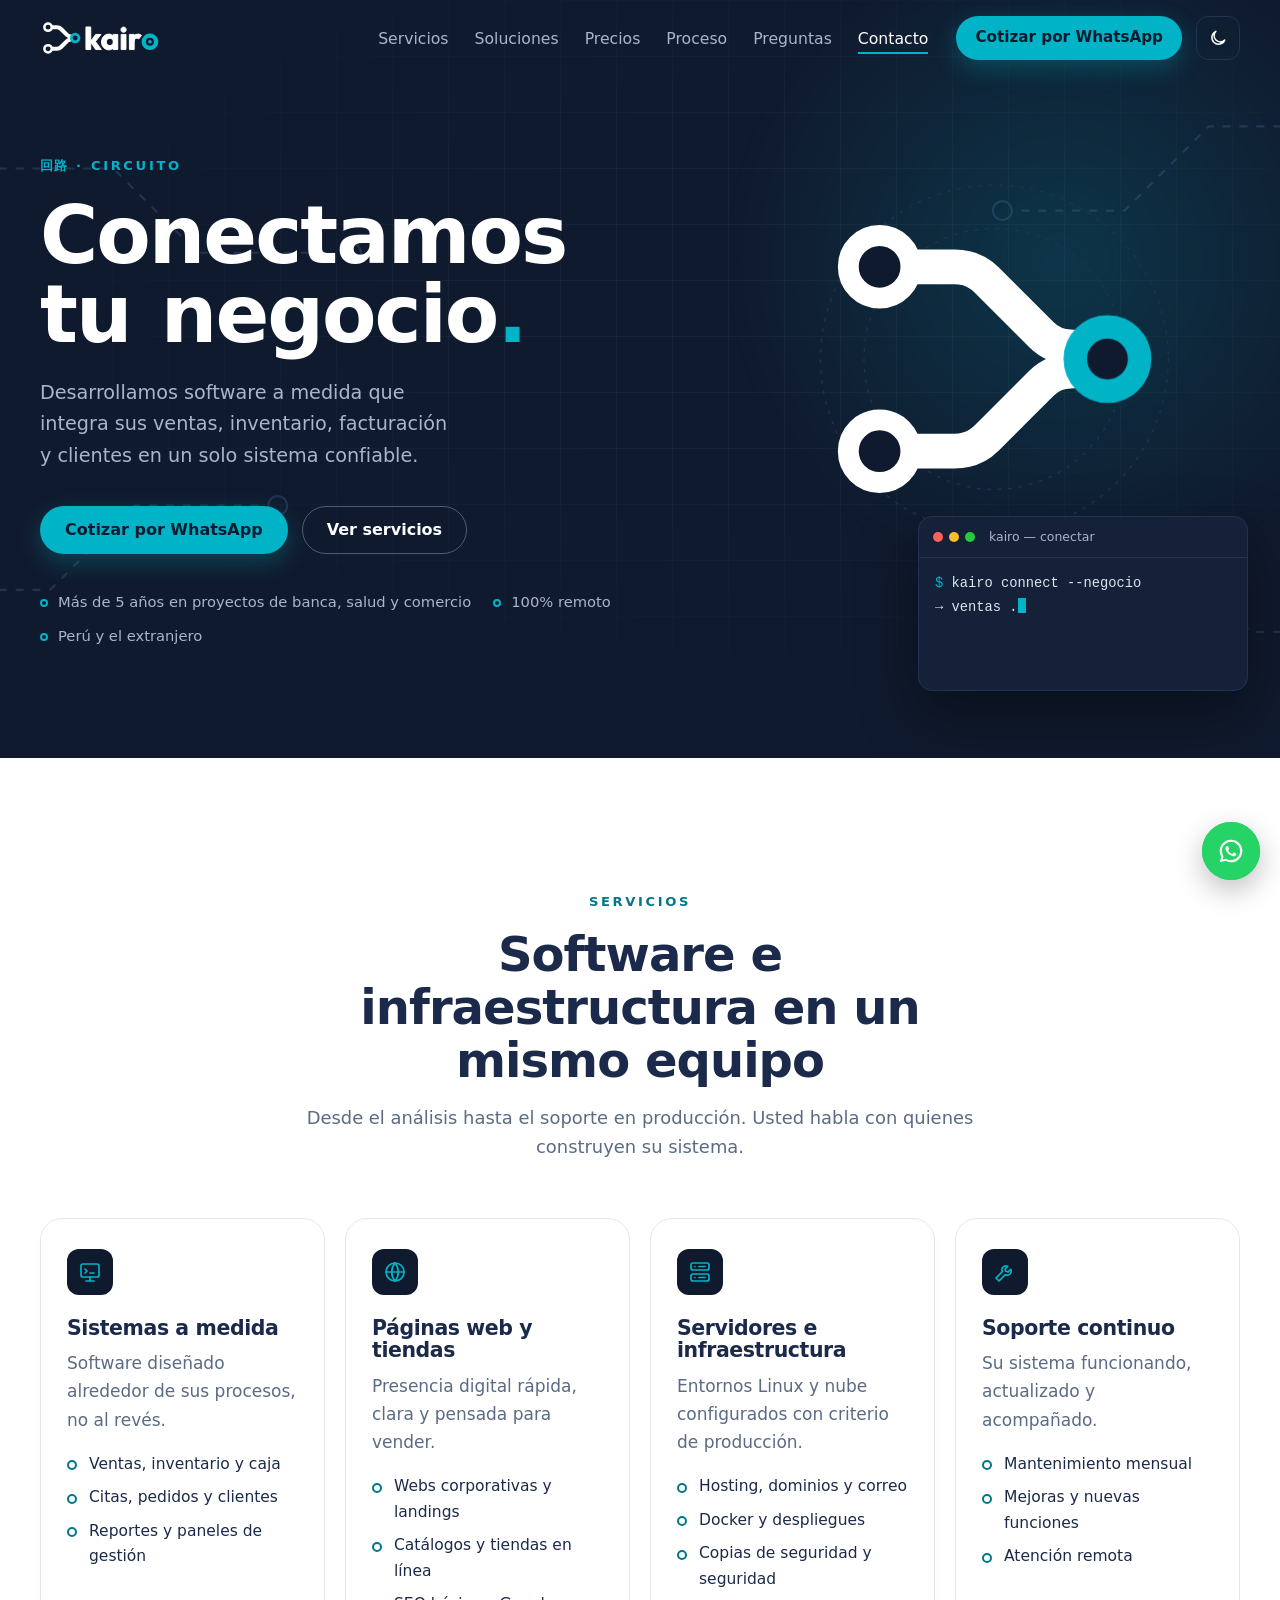
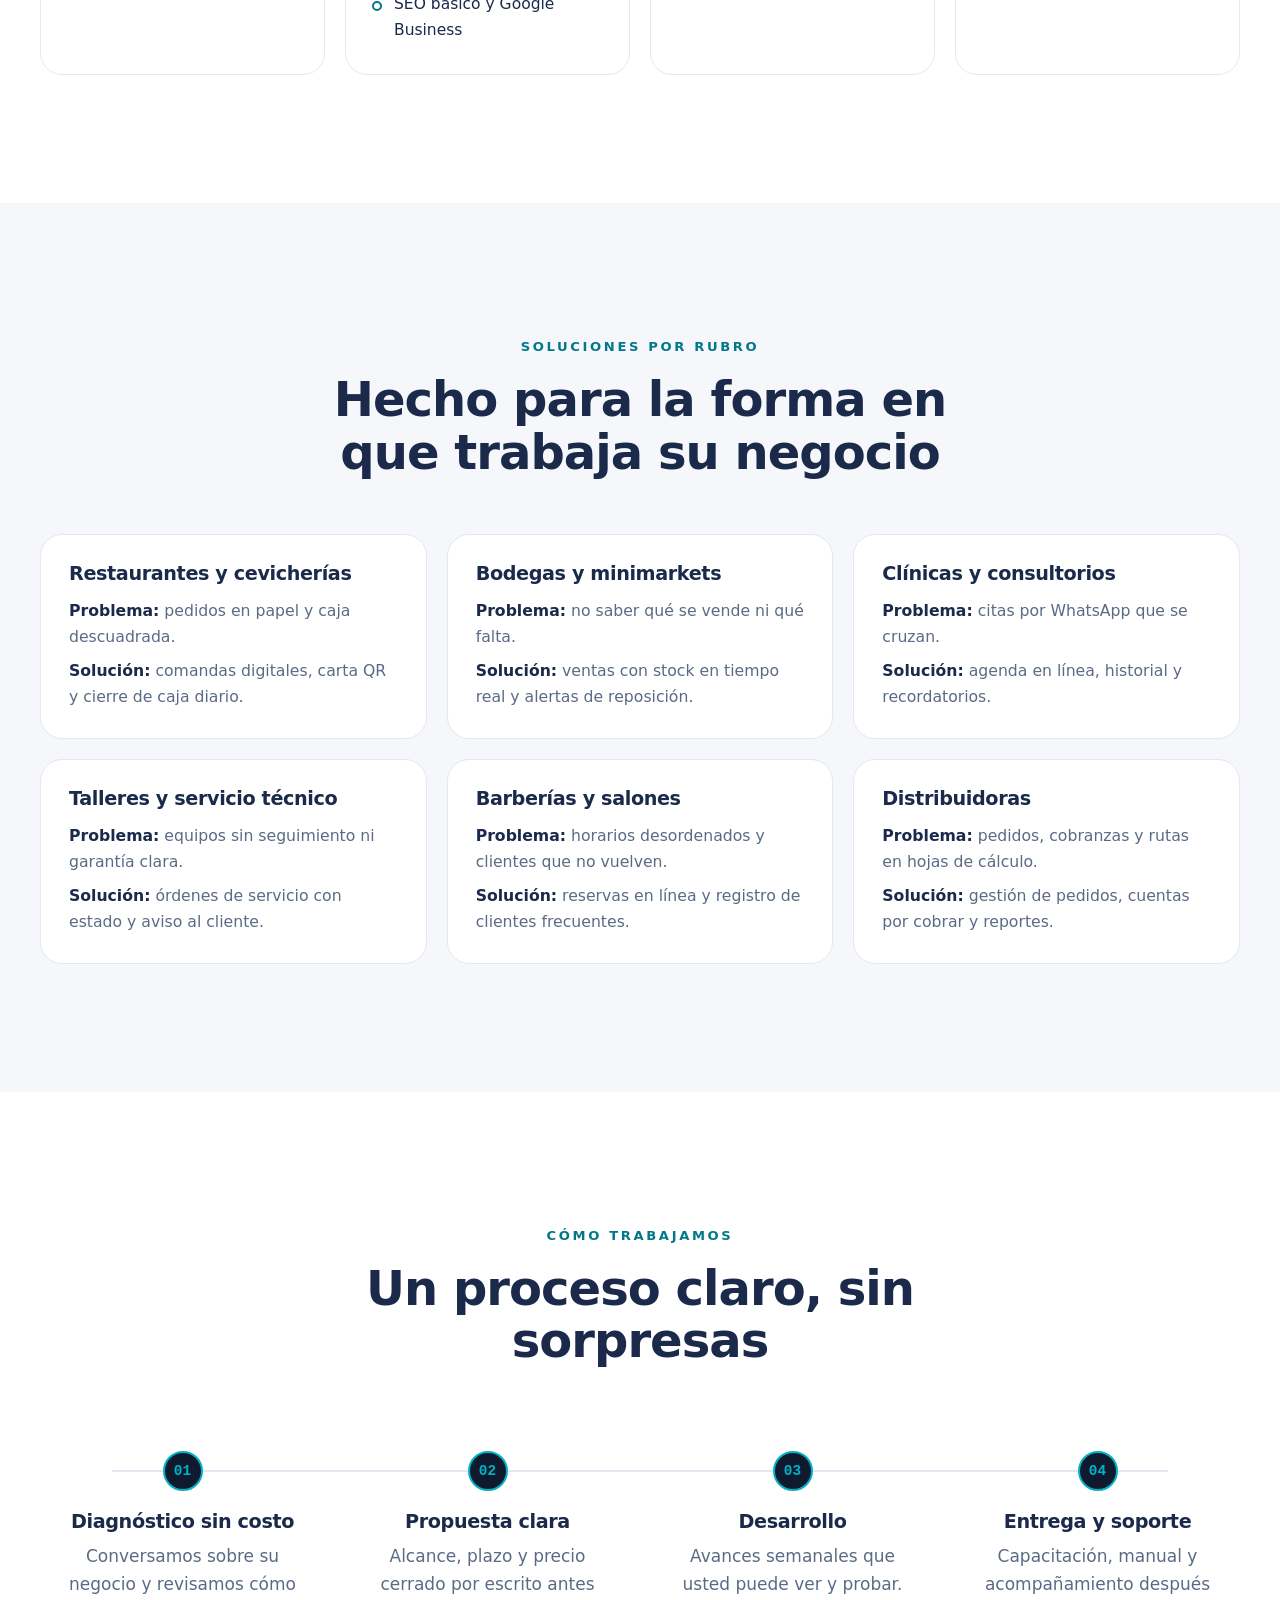
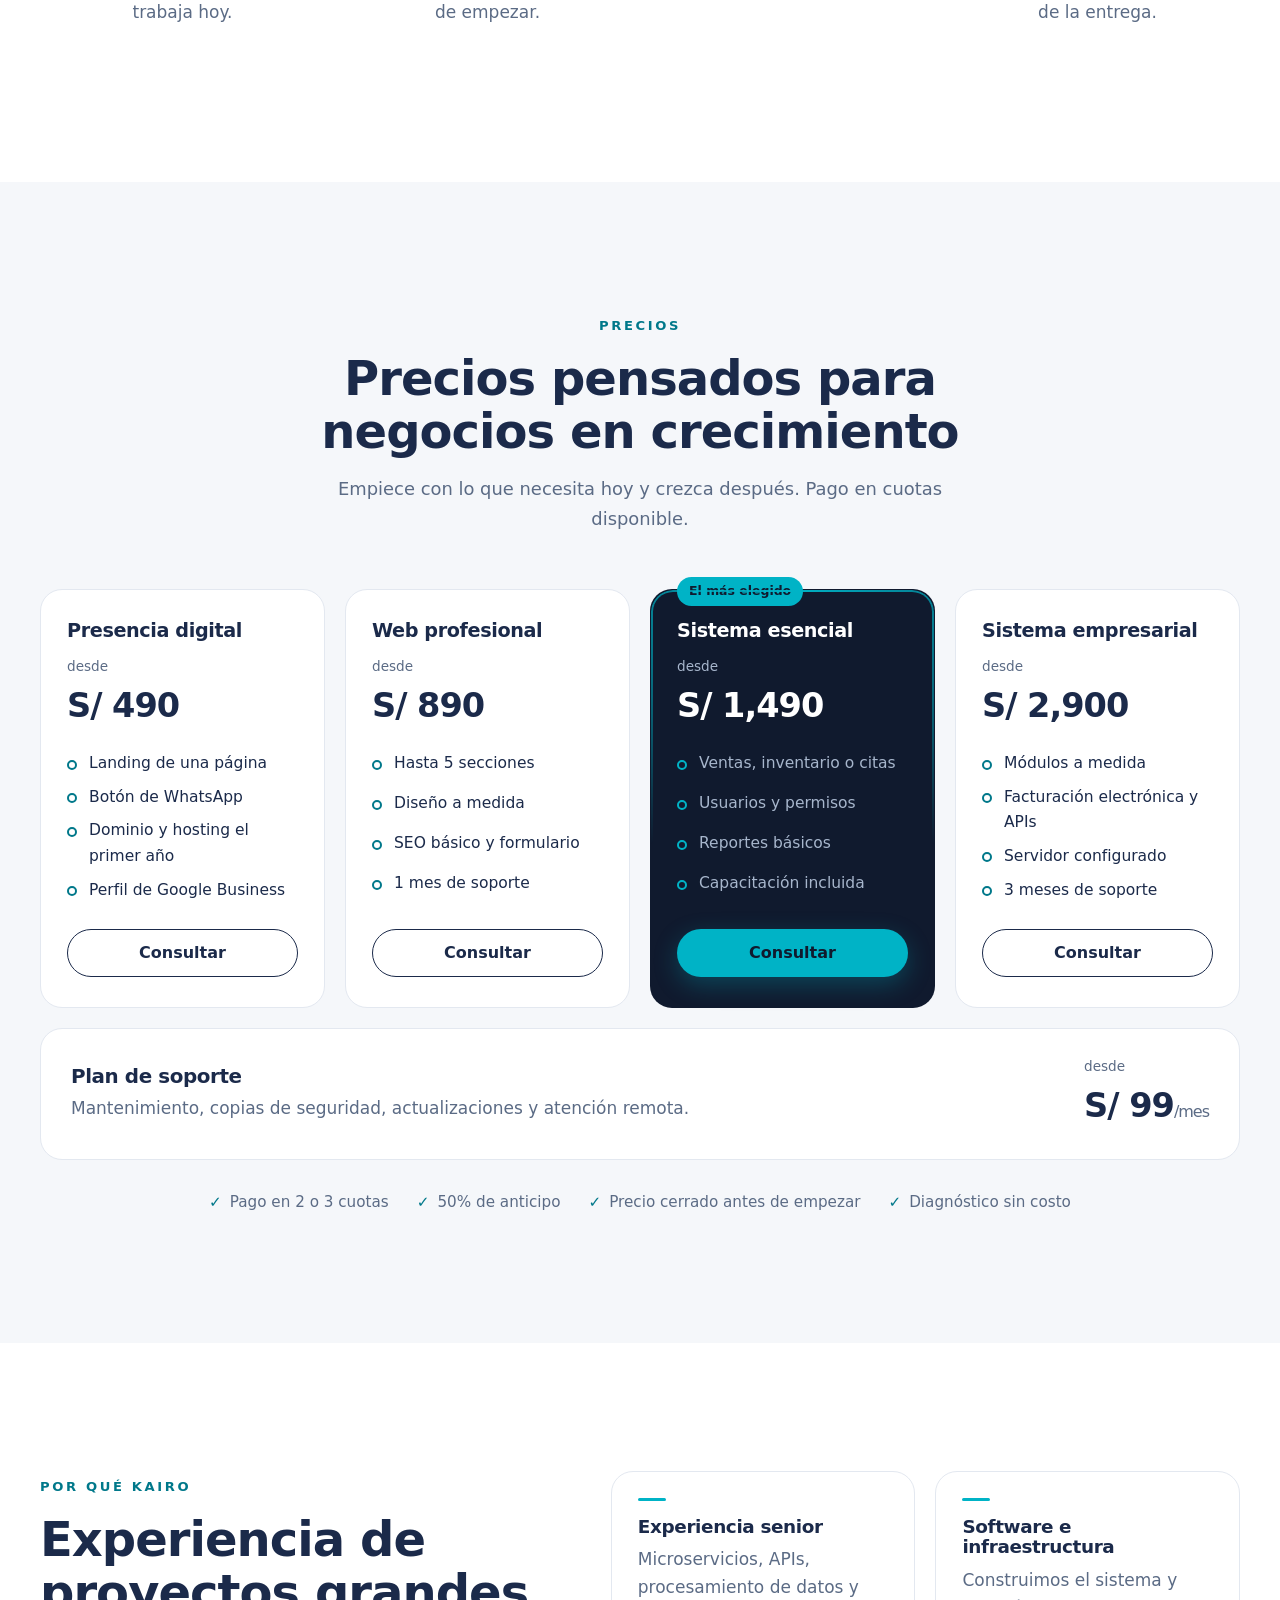
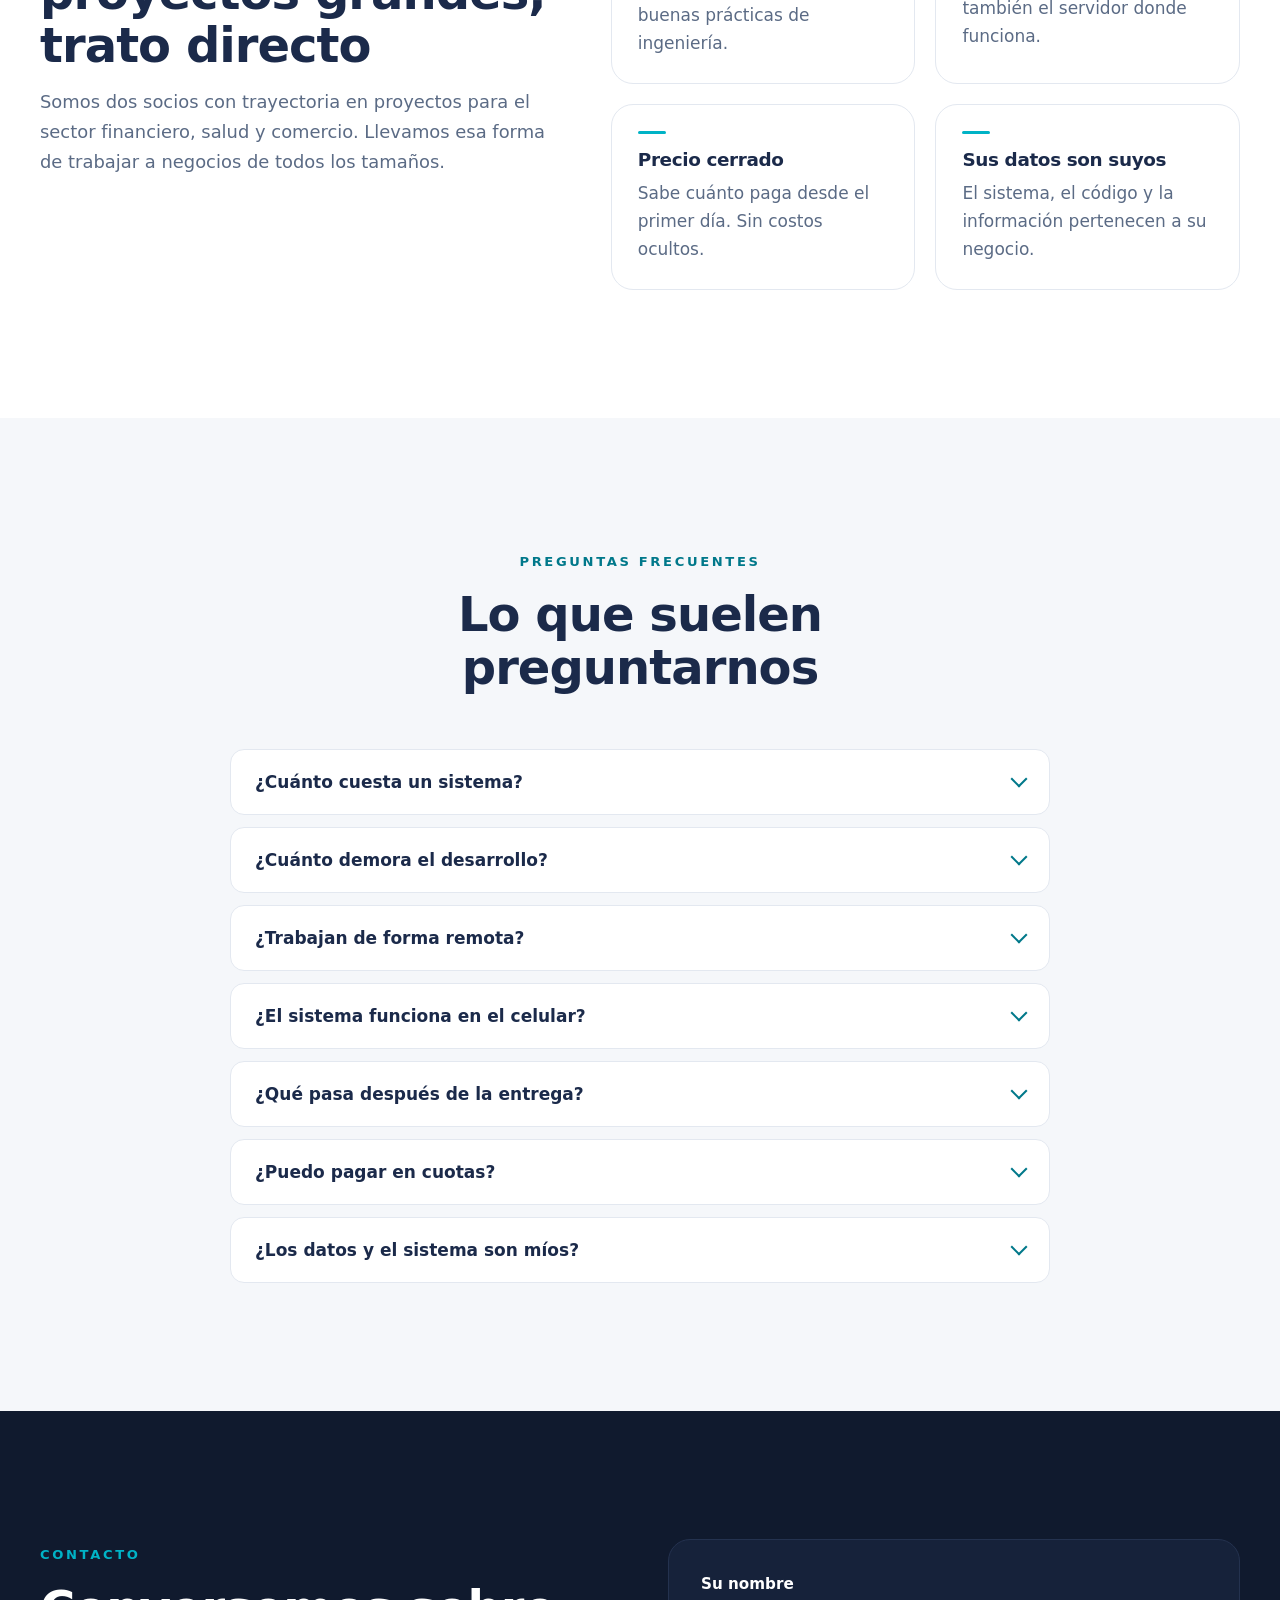
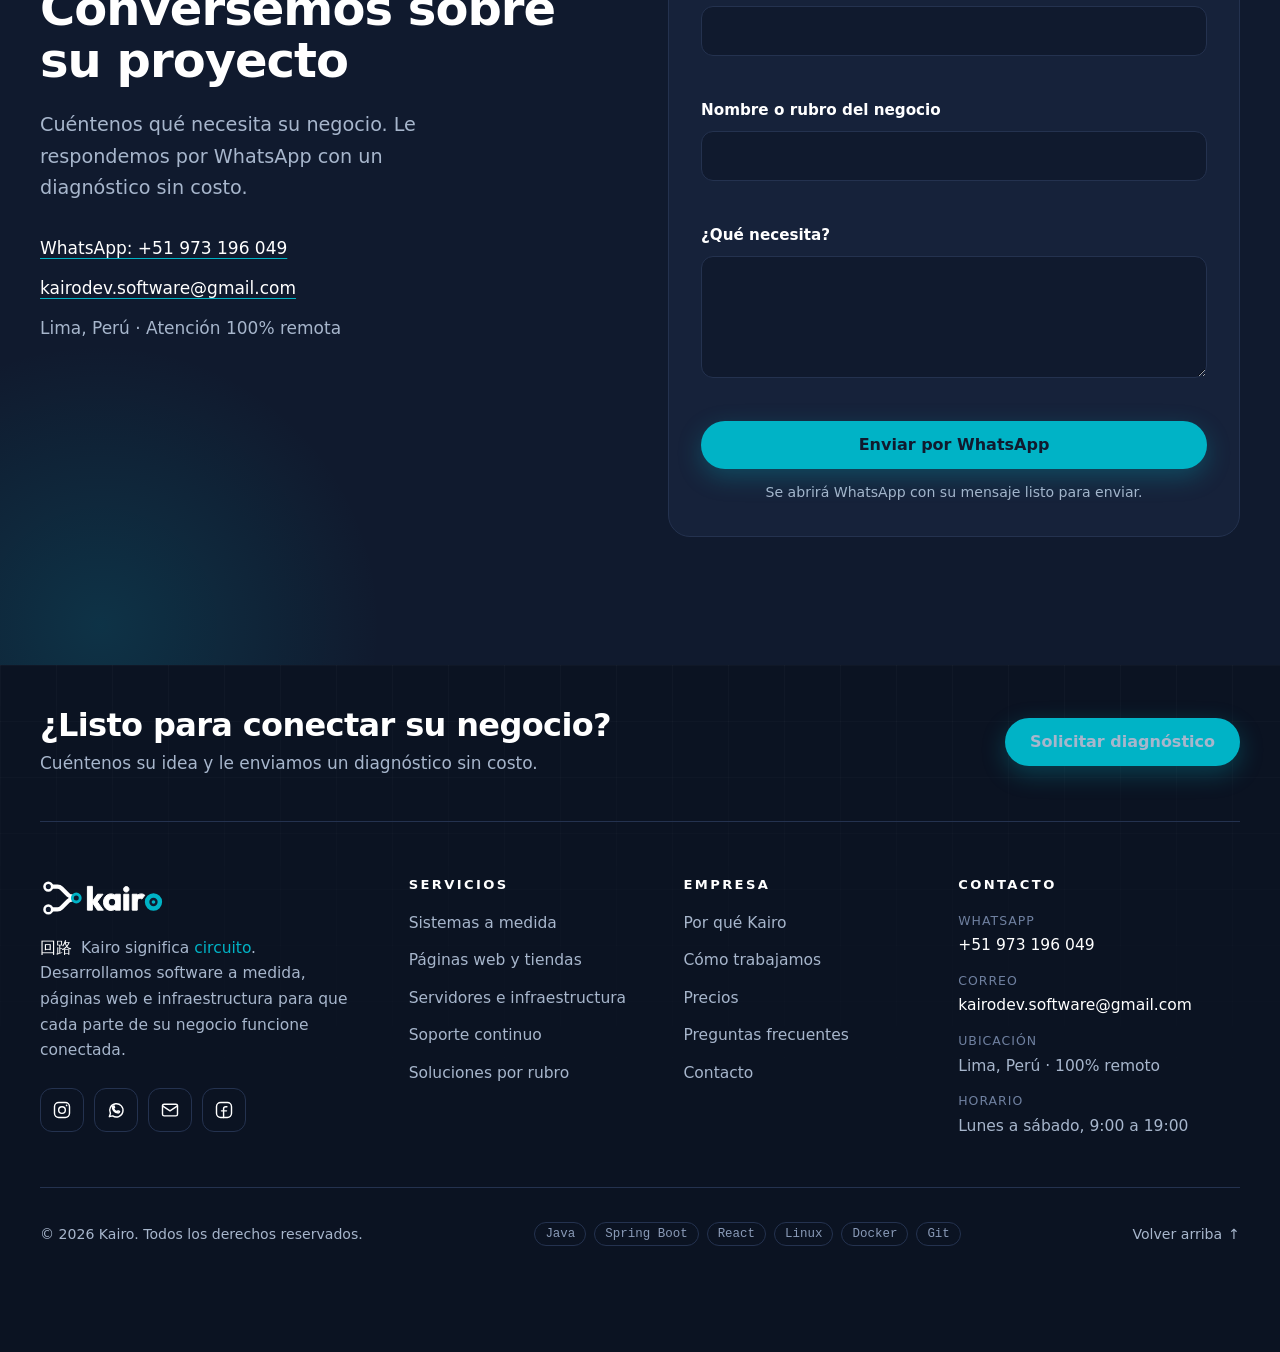
==== commit 53ad87e3: "Agrega la página de Facebook de Kairo al pie y a los datos para Google Co-Authored-By: Claude Opus 5" ====
--- a/index.html
+++ b/index.html
@@ -7,7 +7,7 @@
 <meta name="description" content="Kairo desarrolla software a medida, páginas web e infraestructura para negocios en Perú y el extranjero. Precio cerrado, pago en cuotas y soporte continuo.">
 <meta name="theme-color" content="#101A2E">
 <!-- Dirección provisional en GitHub Pages: cambiar por el dominio propio cuando se compre (también en robots.txt, sitemap.xml y 404.html) -->
-<link rel="canonical" href="https://darkcodeknight25.github.io/kairo/">
+<link rel="canonical" href="https://kairodev.pages.dev/">
 <link rel="icon" href="assets/img/favicon.svg" type="image/svg+xml">
 <link rel="icon" href="assets/img/favicon-32.png" sizes="32x32" type="image/png">
 <link rel="apple-touch-icon" href="assets/img/apple-touch-icon.png">
@@ -16,8 +16,8 @@
 <meta property="og:site_name" content="Kairo">
 <meta property="og:title" content="Kairo — Conectamos tu negocio">
 <meta property="og:description" content="Software a medida, páginas web e infraestructura para negocios en Perú y el extranjero.">
-<meta property="og:url" content="https://darkcodeknight25.github.io/kairo/">
-<meta property="og:image" content="https://darkcodeknight25.github.io/kairo/assets/img/og-image.png">
+<meta property="og:url" content="https://kairodev.pages.dev/">
+<meta property="og:image" content="https://kairodev.pages.dev/assets/img/og-image.png">
 <meta name="twitter:card" content="summary_large_image">
 <script>
   // Aplica el tema guardado antes de pintar para evitar parpadeo
@@ -30,15 +30,15 @@
   "@context": "https://schema.org",
   "@type": "ProfessionalService",
   "name": "Kairo",
-  "url": "https://darkcodeknight25.github.io/kairo/",
-  "logo": "https://darkcodeknight25.github.io/kairo/assets/img/kairo-simbolo.svg",
+  "url": "https://kairodev.pages.dev/",
+  "logo": "https://kairodev.pages.dev/assets/img/kairo-simbolo.svg",
   "alternateName": "Kairo Software",
   "description": "Desarrollo de software a medida, páginas web, servidores e infraestructura para negocios.",
   "email": "kairodev.software@gmail.com",
   "telephone": "+51973196049",
   "areaServed": ["PE", "Worldwide"],
   "slogan": "Conectamos tu negocio.",
-  "sameAs": ["https://www.instagram.com/kairodev.software/"]
+  "sameAs": ["https://www.instagram.com/kairodev.software/", "https://www.facebook.com/profile.php?id=61595907525928"]
 }
 </script>
 </head>
@@ -321,7 +321,9 @@
           <svg viewBox="0 0 24 24" aria-hidden="true"><path d="M4 20l1.3-3.9A8 8 0 1 1 8 19.1z"/><path d="M9 9.5c.3 2 2.5 4.3 4.5 4.6l1-1.1 1.8.8c-.2 1.3-1.2 1.9-2.3 1.7-3.3-.6-5.6-3-6.2-6.2-.2-1.1.4-2.1 1.7-2.3l.8 1.8z"/></svg></a></li>
         <li><a href="mailto:kairodev.software@gmail.com" aria-label="Correo de Kairo">
           <svg viewBox="0 0 24 24" aria-hidden="true"><rect x="3" y="5" width="18" height="14" rx="2"/><path d="M3 7l9 6 9-6"/></svg></a></li>
-        <!-- TODO: agregar Facebook y TikTok cuando existan -->
+        <li><a href="https://www.facebook.com/profile.php?id=61595907525928" rel="noopener" target="_blank" aria-label="Facebook de Kairo">
+          <svg viewBox="0 0 24 24" aria-hidden="true"><rect x="3" y="3" width="18" height="18" rx="5"/><path d="M15.5 8H14a2.5 2.5 0 0 0-2.5 2.5V21M9 13h6"/></svg></a></li>
+        <!-- TODO: agregar TikTok cuando exista -->
       </ul>
     </div>
 
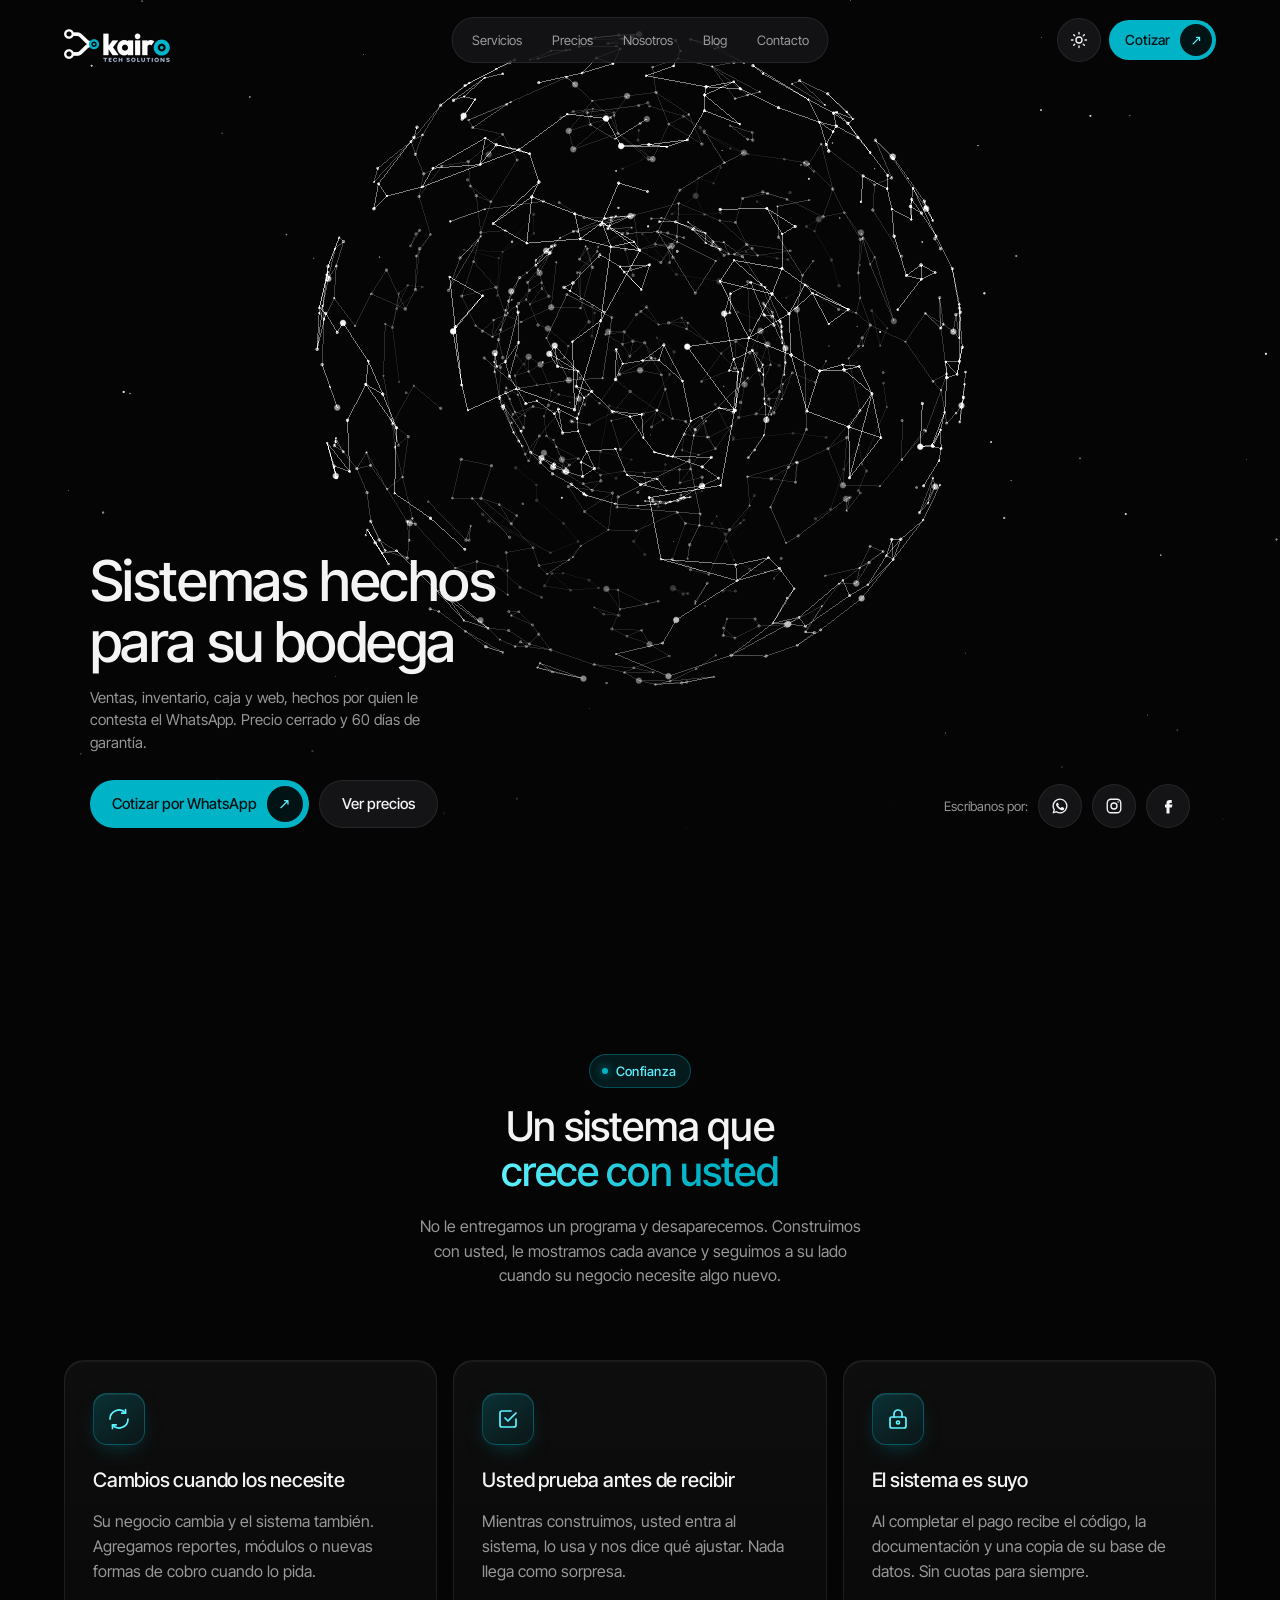
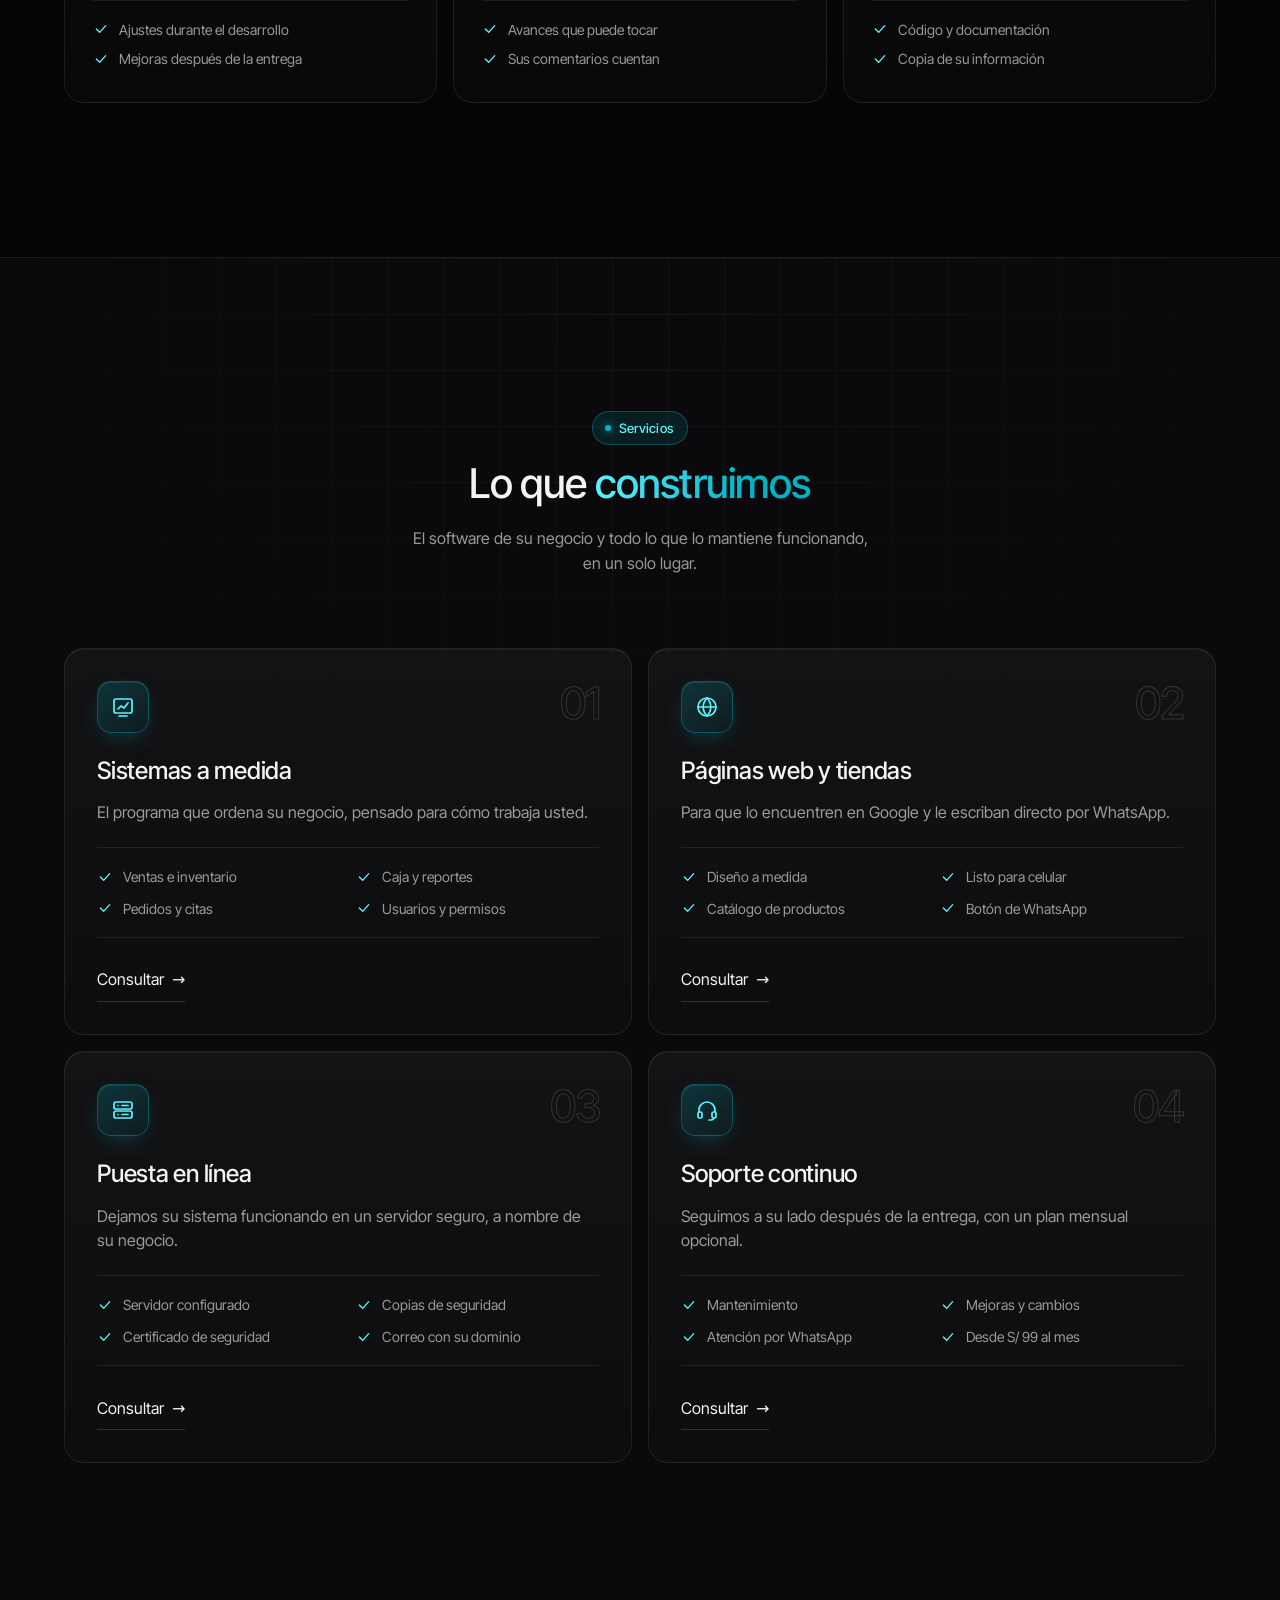
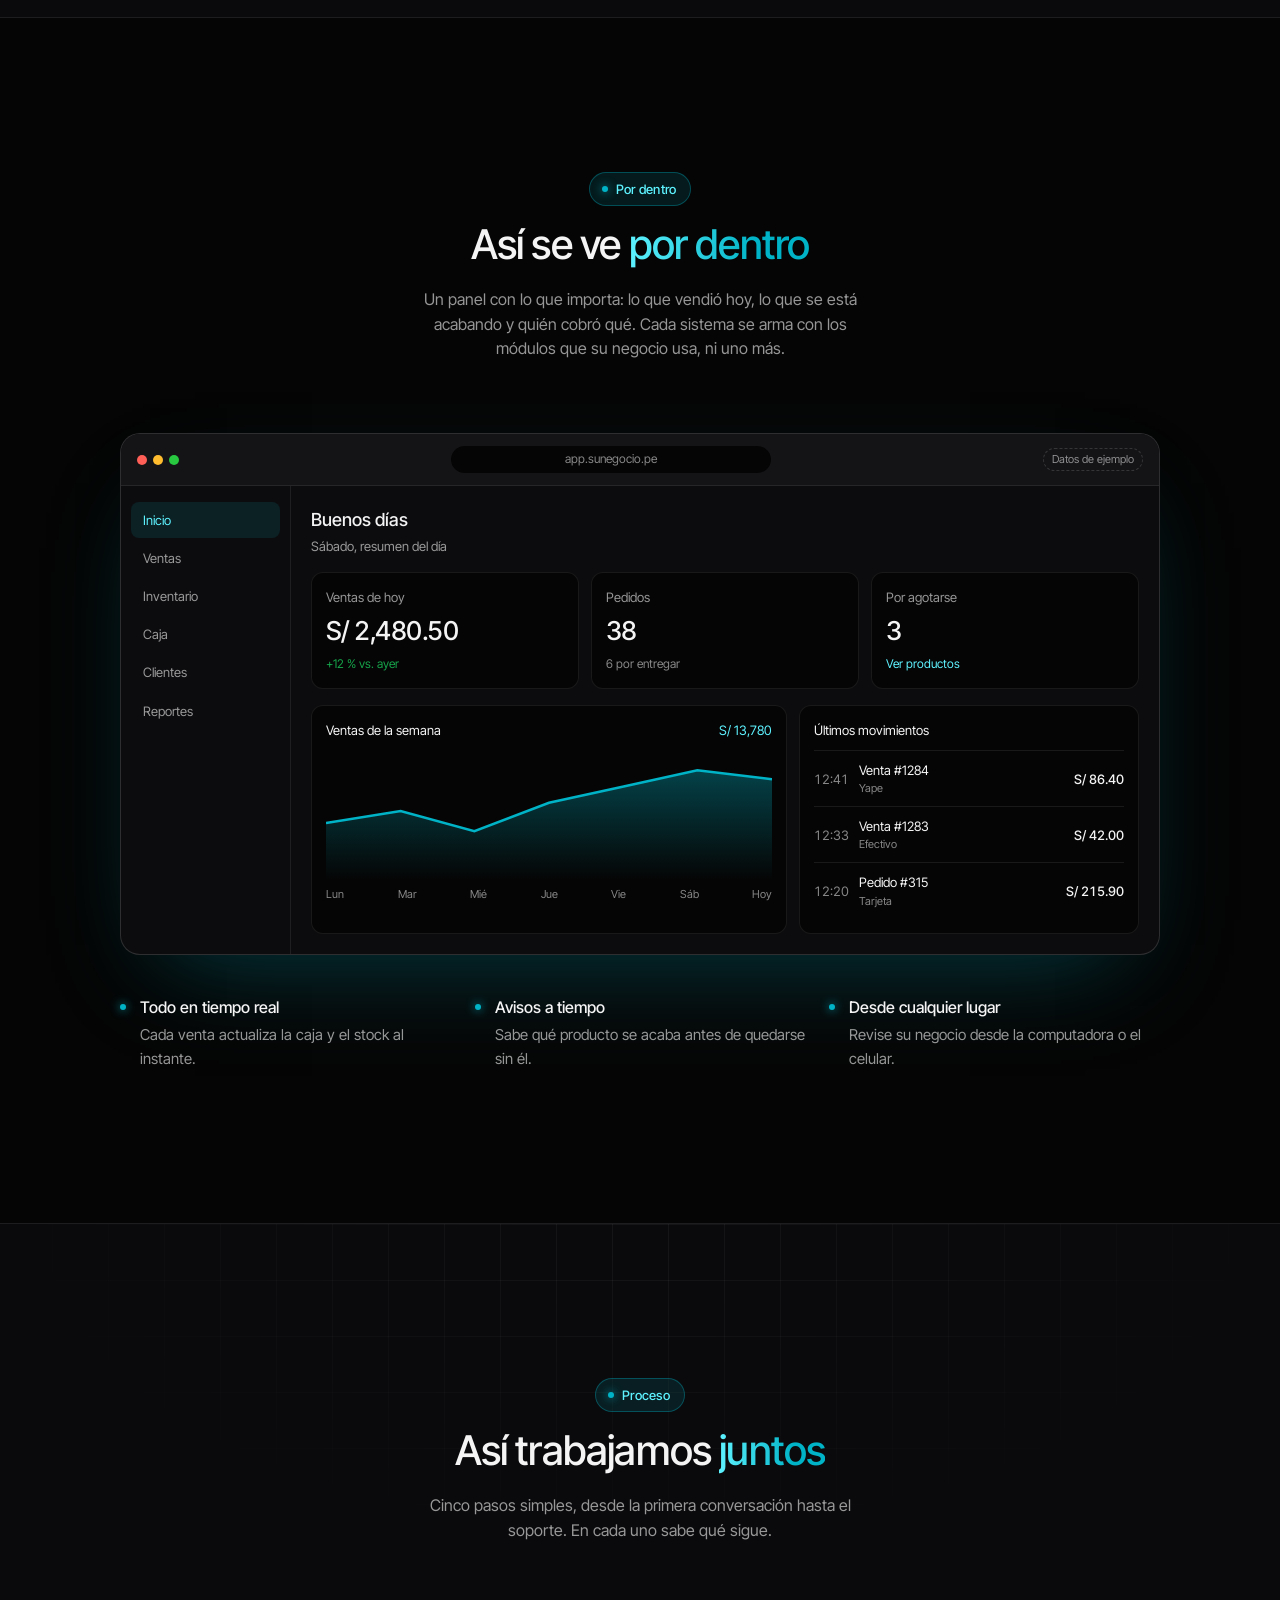
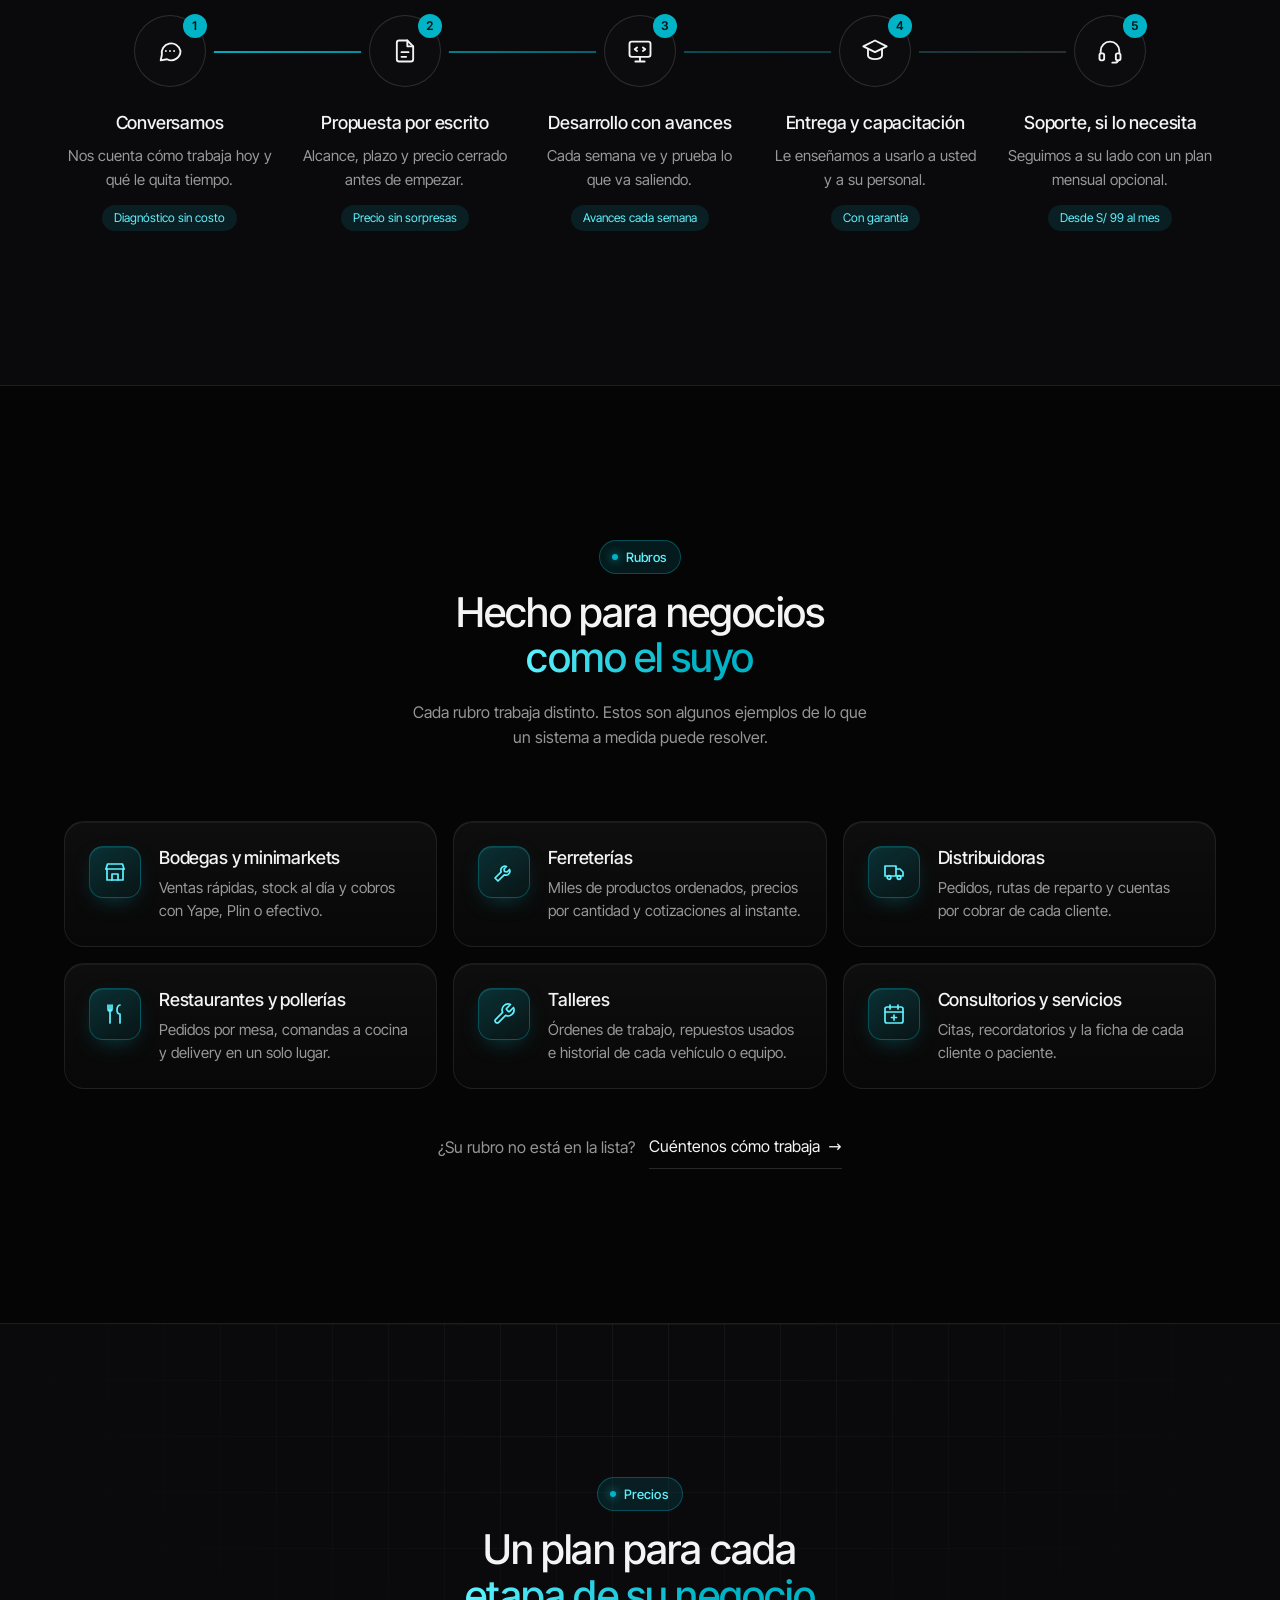
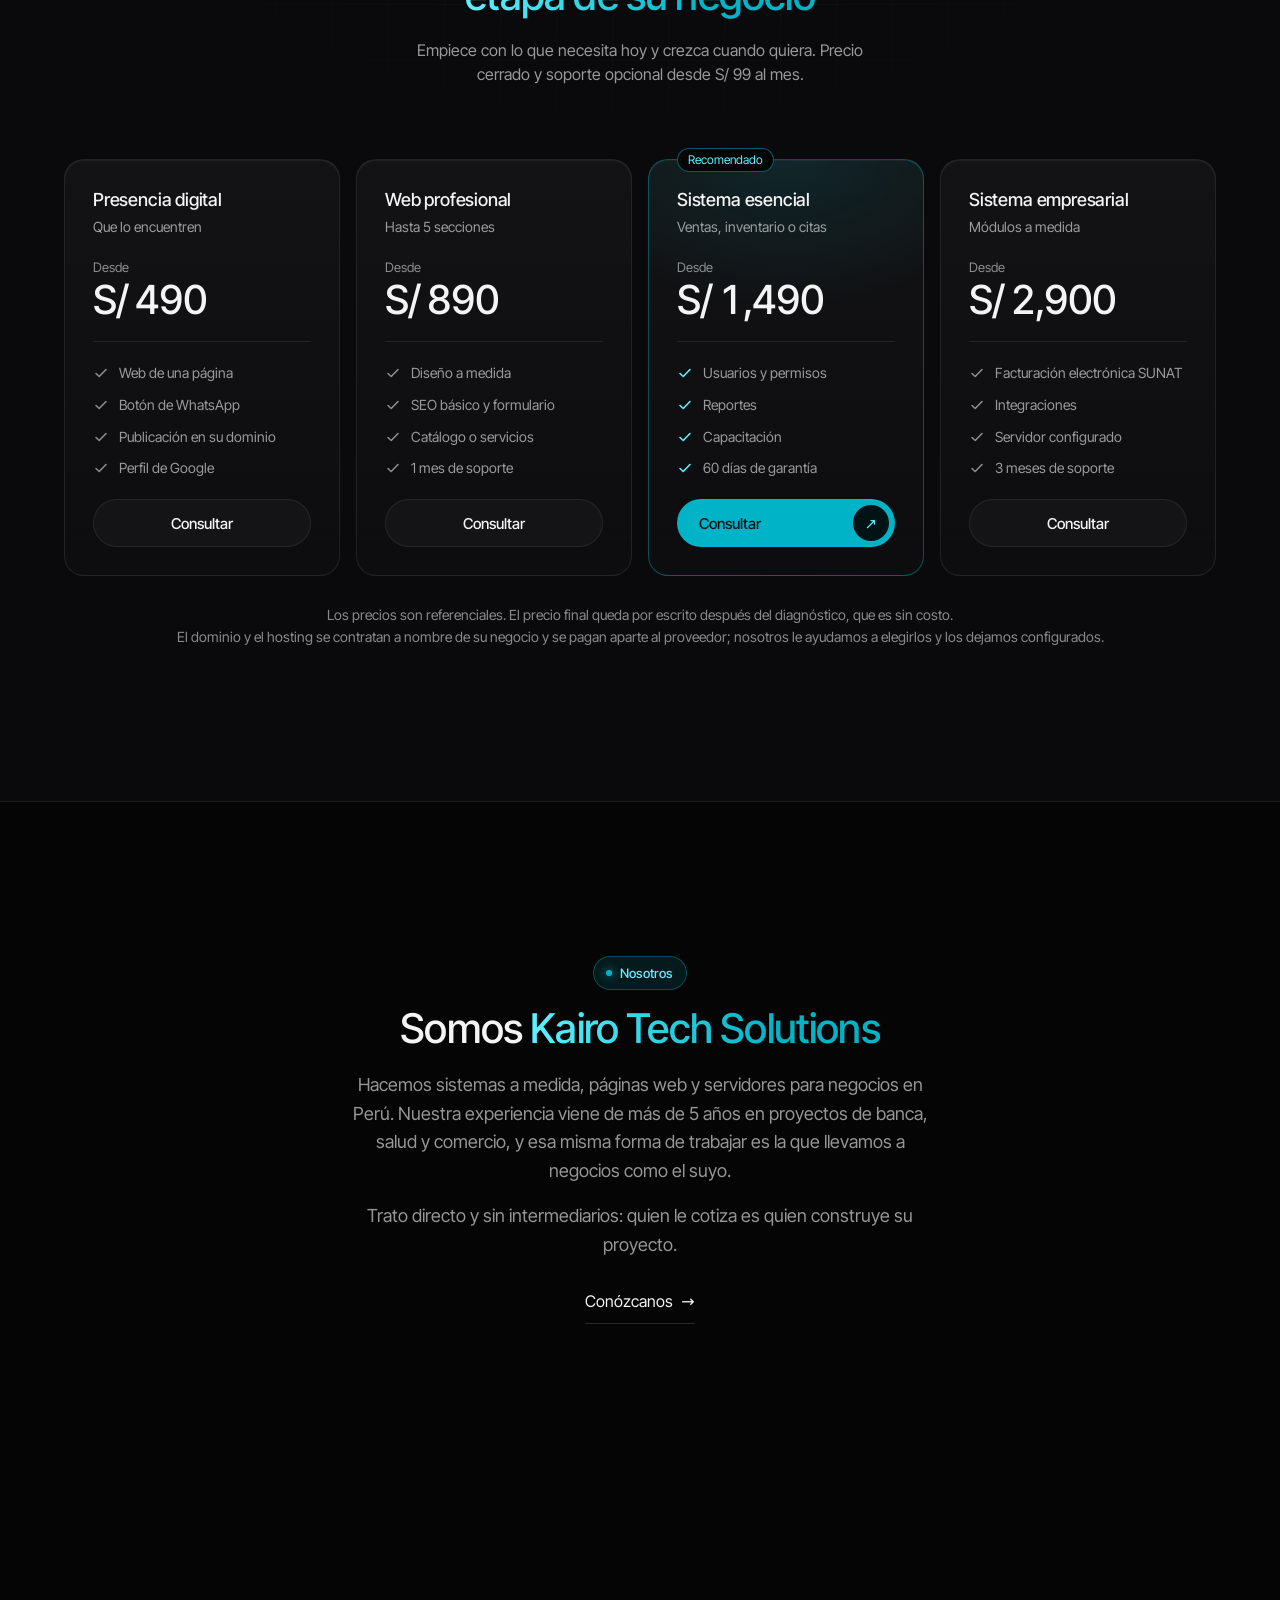
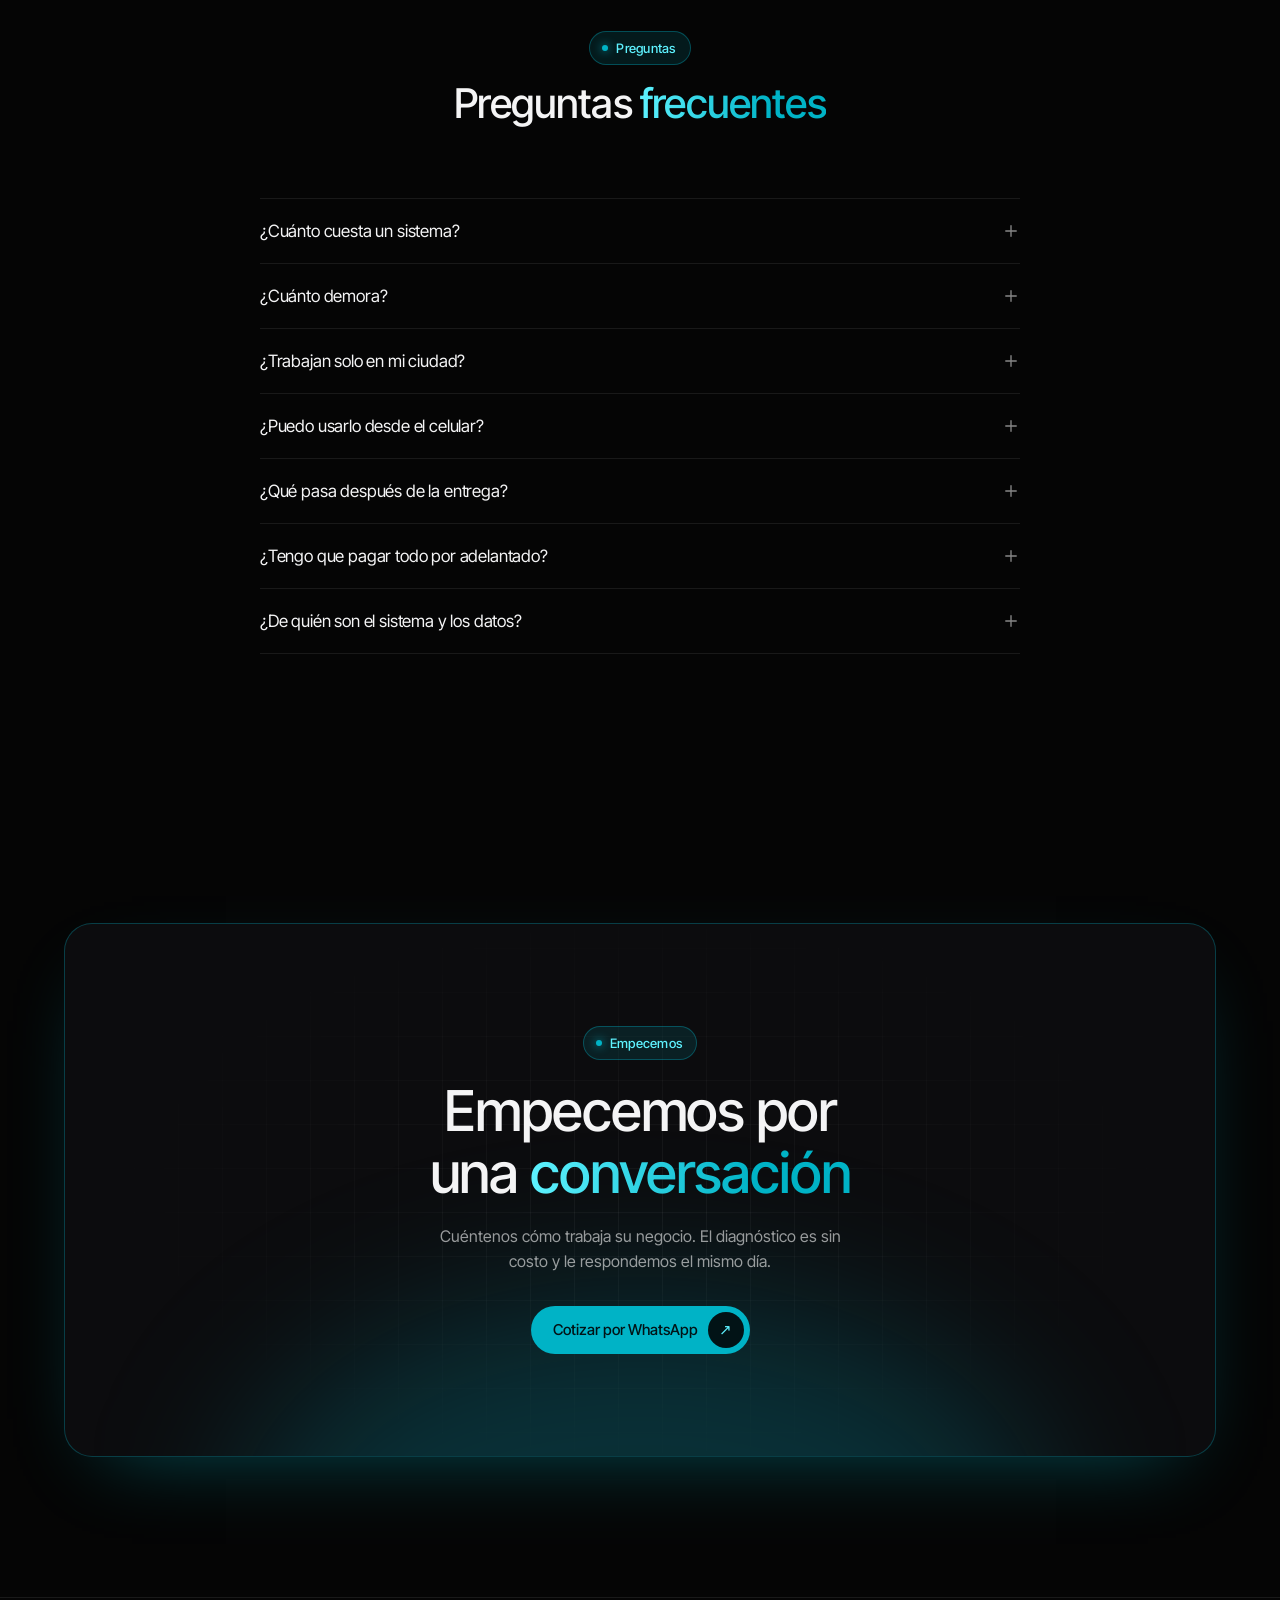
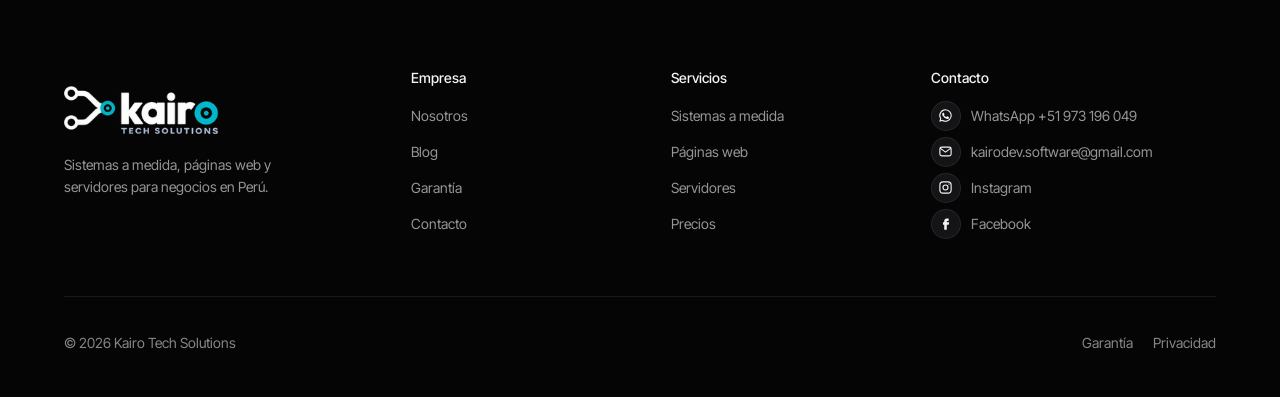
==== commit 1f79575c: "Publica la web nueva de Kairo Tech Solutions (Astro) Reemplaza la web anterior por la versión nueva:" ====
--- a/index.html
+++ b/index.html
@@ -1,379 +1,6 @@
-<!doctype html>
-<html lang="es-PE">
-<head>
-<meta charset="utf-8">
-<meta name="viewport" content="width=device-width, initial-scale=1">
-<title>Kairo — Software a medida para negocios en Perú</title>
-<meta name="description" content="Kairo desarrolla software a medida, páginas web e infraestructura para negocios en Perú y el extranjero. Precio cerrado, pago en cuotas y soporte continuo.">
-<meta name="theme-color" content="#101A2E">
-<!-- Dirección provisional en GitHub Pages: cambiar por el dominio propio cuando se compre (también en robots.txt, sitemap.xml y 404.html) -->
-<link rel="canonical" href="https://kairodev.pages.dev/">
-<link rel="icon" href="assets/img/favicon.svg" type="image/svg+xml">
-<link rel="icon" href="assets/img/favicon-32.png" sizes="32x32" type="image/png">
-<link rel="apple-touch-icon" href="assets/img/apple-touch-icon.png">
-<meta property="og:type" content="website">
-<meta property="og:locale" content="es_PE">
-<meta property="og:site_name" content="Kairo">
-<meta property="og:title" content="Kairo — Conectamos tu negocio">
-<meta property="og:description" content="Software a medida, páginas web e infraestructura para negocios en Perú y el extranjero.">
-<meta property="og:url" content="https://kairodev.pages.dev/">
-<meta property="og:image" content="https://kairodev.pages.dev/assets/img/og-image.png">
-<meta name="twitter:card" content="summary_large_image">
-<script>
-  // Aplica el tema guardado antes de pintar para evitar parpadeo
-  try { const t = localStorage.getItem("kairo-theme"); if (t) document.documentElement.dataset.theme = t; } catch (e) {}
-</script>
-<link rel="preload" href="assets/fonts/Outfit-Bold.ttf" as="font" type="font/ttf" crossorigin>
-<link rel="stylesheet" href="assets/css/styles.css">
-<script type="application/ld+json">
-{
-  "@context": "https://schema.org",
-  "@type": "ProfessionalService",
-  "name": "Kairo",
-  "url": "https://kairodev.pages.dev/",
-  "logo": "https://kairodev.pages.dev/assets/img/kairo-simbolo.svg",
-  "alternateName": "Kairo Software",
-  "description": "Desarrollo de software a medida, páginas web, servidores e infraestructura para negocios.",
-  "email": "kairodev.software@gmail.com",
-  "telephone": "+51973196049",
-  "areaServed": ["PE", "Worldwide"],
-  "slogan": "Conectamos tu negocio.",
-  "sameAs": ["https://www.instagram.com/kairodev.software/", "https://www.facebook.com/profile.php?id=61595907525928"]
-}
-</script>
-</head>
-<body>
-<a class="skip" href="#contenido">Saltar al contenido</a>
-
-<header class="header" id="inicio">
-  <div class="wrap header__bar">
-    <a class="header__logo" href="#inicio" aria-label="Kairo, ir al inicio">
-      <img src="assets/img/kairo-logo-blanco-transparente.svg" alt="Kairo" width="132" height="40">
-    </a>
-    <button class="theme-toggle" type="button" aria-label="Cambiar a modo oscuro">
-      <svg class="theme-toggle__sun" viewBox="0 0 24 24" aria-hidden="true"><circle cx="12" cy="12" r="4"/><path d="M12 2v2M12 20v2M4.9 4.9l1.4 1.4M17.7 17.7l1.4 1.4M2 12h2M20 12h2M4.9 19.1l1.4-1.4M17.7 6.3l1.4-1.4"/></svg>
-      <svg class="theme-toggle__moon" viewBox="0 0 24 24" aria-hidden="true"><path d="M20 14.5A8 8 0 1 1 9.5 4a6.5 6.5 0 0 0 10.5 10.5z"/></svg>
-    </button>
-    <button class="nav-toggle" type="button" aria-expanded="false" aria-controls="menu">
-      <span class="nav-toggle__bars" aria-hidden="true"></span>
-      <span class="sr-only">Abrir menú</span>
-    </button>
-    <nav class="nav" id="menu" aria-label="Principal">
-      <ul>
-        <li><a href="#servicios">Servicios</a></li>
-        <li><a href="#soluciones">Soluciones</a></li>
-        <li><a href="#precios">Precios</a></li>
-        <li><a href="#proceso">Proceso</a></li>
-        <li><a href="#preguntas">Preguntas</a></li>
-        <li><a href="#contacto">Contacto</a></li>
-      </ul>
-      <a class="btn btn--accent btn--sm" data-wa="Hola Kairo, quiero cotizar un proyecto." href="https://wa.me/51973196049">Cotizar por WhatsApp</a>
-    </nav>
-  </div>
-</header>
-
-<main id="contenido">
-
-<section class="hero" aria-labelledby="hero-titulo">
-  <svg class="hero__traces" viewBox="0 0 1440 720" preserveAspectRatio="xMidYMid slice" aria-hidden="true">
-    <g fill="none" stroke-linecap="round" stroke-linejoin="round">
-      <path class="trace" d="M0 160H220L300 240H430"/><circle cx="446" cy="240" r="9"/>
-      <path class="trace" d="M0 560H160L240 480H360"/><circle cx="376" cy="480" r="9"/>
-      <path class="trace" d="M1440 120H1260L1180 200H1080"/><circle cx="1064" cy="200" r="9"/>
-      <path class="trace" d="M1440 600H1300L1220 520H1120"/><circle cx="1104" cy="520" r="9"/>
-    </g>
-  </svg>
-  <div class="wrap hero__grid">
-    <div class="hero__copy">
-      <p class="eyebrow"><span lang="ja">回路</span> · circuito</p>
-      <h1 id="hero-titulo">Conectamos tu negocio<span class="dot">.</span></h1>
-      <p class="lead">Desarrollamos software a medida que integra sus ventas, inventario, facturación y clientes en un solo sistema confiable.</p>
-      <div class="hero__actions">
-        <a class="btn btn--accent" data-wa="Hola Kairo, quiero cotizar un proyecto para mi negocio." href="https://wa.me/51973196049">Cotizar por WhatsApp</a>
-        <a class="btn btn--ghost" href="#servicios">Ver servicios</a>
-      </div>
-      <ul class="trust">
-        <li>Más de 5 años en proyectos de banca, salud y comercio</li>
-        <li>100% remoto</li>
-        <li>Perú y el extranjero</li>
-      </ul>
-    </div>
-    <div class="hero__art" aria-hidden="true">
-      <svg viewBox="0 0 460 460" class="hero__symbol">
-        <g fill="none" stroke-linecap="round" stroke-linejoin="round">
-          <circle class="ring ring--1" cx="250" cy="230" r="200"/>
-          <circle class="ring ring--2" cx="250" cy="230" r="150"/>
-          <path class="flow" d="M150 124H204Q226 124 241 139L304 202Q318 216 338 216"/>
-          <path class="flow flow--b" d="M150 336H204Q226 336 241 321L304 258Q318 244 338 244"/>
-        </g>
-        <circle cx="118" cy="124" r="36" fill="#101A2E" stroke="#fff" stroke-width="24"/>
-        <circle cx="118" cy="336" r="36" fill="#101A2E" stroke="#fff" stroke-width="24"/>
-        <circle class="core" cx="380" cy="230" r="37" fill="#101A2E" stroke="#00B3C6" stroke-width="27"/>
-      </svg>
-      <div class="term" role="img" aria-label="Terminal que muestra cómo Kairo conecta ventas, inventario y facturación">
-        <div class="term__bar"><i></i><i></i><i></i><span>kairo — conectar</span></div>
-        <pre class="term__body" id="term" aria-hidden="true"><span class="p">$</span> kairo connect --negocio</pre>
-      </div>
-    </div>
-  </div>
-</section>
-
-<section class="section" id="servicios" aria-labelledby="servicios-titulo">
-  <div class="wrap">
-    <header class="section__head">
-      <p class="eyebrow eyebrow--dark">Servicios</p>
-      <h2 id="servicios-titulo">Software e infraestructura en un mismo equipo</h2>
-      <p>Desde el análisis hasta el soporte en producción. Usted habla con quienes construyen su sistema.</p>
-    </header>
-    <div class="cards cards--4">
-      <article class="card reveal">
-        <svg class="icon" viewBox="0 0 24 24" aria-hidden="true"><rect x="3" y="4" width="18" height="13" rx="2"/><path d="M8 21h8M12 17v4M7 9l2 2-2 2M12 13h4"/></svg>
-        <h3>Sistemas a medida</h3>
-        <p>Software diseñado alrededor de sus procesos, no al revés.</p>
-        <ul><li>Ventas, inventario y caja</li><li>Citas, pedidos y clientes</li><li>Reportes y paneles de gestión</li></ul>
-      </article>
-      <article class="card reveal">
-        <svg class="icon" viewBox="0 0 24 24" aria-hidden="true"><circle cx="12" cy="12" r="9"/><path d="M3 12h18M12 3a14 14 0 0 1 0 18M12 3a14 14 0 0 0 0 18"/></svg>
-        <h3>Páginas web y tiendas</h3>
-        <p>Presencia digital rápida, clara y pensada para vender.</p>
-        <ul><li>Webs corporativas y landings</li><li>Catálogos y tiendas en línea</li><li>SEO básico y Google Business</li></ul>
-      </article>
-      <article class="card reveal">
-        <svg class="icon" viewBox="0 0 24 24" aria-hidden="true"><rect x="3" y="3" width="18" height="7" rx="2"/><rect x="3" y="14" width="18" height="7" rx="2"/><path d="M7 6.5h.01M7 17.5h.01M11 6.5h6M11 17.5h6"/></svg>
-        <h3>Servidores e infraestructura</h3>
-        <p>Entornos Linux y nube configurados con criterio de producción.</p>
-        <ul><li>Hosting, dominios y correo</li><li>Docker y despliegues</li><li>Copias de seguridad y seguridad</li></ul>
-      </article>
-      <article class="card reveal">
-        <svg class="icon" viewBox="0 0 24 24" aria-hidden="true"><path d="M14.7 6.3a4 4 0 0 0-5.4 5.4L3 18l3 3 6.3-6.3a4 4 0 0 0 5.4-5.4l-2.6 2.6-2.4-.6-.6-2.4z"/></svg>
-        <h3>Soporte continuo</h3>
-        <p>Su sistema funcionando, actualizado y acompañado.</p>
-        <ul><li>Mantenimiento mensual</li><li>Mejoras y nuevas funciones</li><li>Atención remota</li></ul>
-      </article>
-    </div>
-  </div>
-</section>
-
-<section class="section section--alt" id="soluciones" aria-labelledby="soluciones-titulo">
-  <div class="wrap">
-    <header class="section__head">
-      <p class="eyebrow eyebrow--dark">Soluciones por rubro</p>
-      <h2 id="soluciones-titulo">Hecho para la forma en que trabaja su negocio</h2>
-    </header>
-    <div class="cards cards--3">
-      <article class="solution reveal"><h3>Restaurantes y cevicherías</h3><p><strong>Problema:</strong> pedidos en papel y caja descuadrada.</p><p><strong>Solución:</strong> comandas digitales, carta QR y cierre de caja diario.</p></article>
-      <article class="solution reveal"><h3>Bodegas y minimarkets</h3><p><strong>Problema:</strong> no saber qué se vende ni qué falta.</p><p><strong>Solución:</strong> ventas con stock en tiempo real y alertas de reposición.</p></article>
-      <article class="solution reveal"><h3>Clínicas y consultorios</h3><p><strong>Problema:</strong> citas por WhatsApp que se cruzan.</p><p><strong>Solución:</strong> agenda en línea, historial y recordatorios.</p></article>
-      <article class="solution reveal"><h3>Talleres y servicio técnico</h3><p><strong>Problema:</strong> equipos sin seguimiento ni garantía clara.</p><p><strong>Solución:</strong> órdenes de servicio con estado y aviso al cliente.</p></article>
-      <article class="solution reveal"><h3>Barberías y salones</h3><p><strong>Problema:</strong> horarios desordenados y clientes que no vuelven.</p><p><strong>Solución:</strong> reservas en línea y registro de clientes frecuentes.</p></article>
-      <article class="solution reveal"><h3>Distribuidoras</h3><p><strong>Problema:</strong> pedidos, cobranzas y rutas en hojas de cálculo.</p><p><strong>Solución:</strong> gestión de pedidos, cuentas por cobrar y reportes.</p></article>
-    </div>
-  </div>
-</section>
-
-<section class="section" id="proceso" aria-labelledby="proceso-titulo">
-  <div class="wrap">
-    <header class="section__head">
-      <p class="eyebrow eyebrow--dark">Cómo trabajamos</p>
-      <h2 id="proceso-titulo">Un proceso claro, sin sorpresas</h2>
-    </header>
-    <ol class="steps">
-      <li class="step reveal"><span class="step__n">01</span><h3>Diagnóstico sin costo</h3><p>Conversamos sobre su negocio y revisamos cómo trabaja hoy.</p></li>
-      <li class="step reveal"><span class="step__n">02</span><h3>Propuesta clara</h3><p>Alcance, plazo y precio cerrado por escrito antes de empezar.</p></li>
-      <li class="step reveal"><span class="step__n">03</span><h3>Desarrollo</h3><p>Avances semanales que usted puede ver y probar.</p></li>
-      <li class="step reveal"><span class="step__n">04</span><h3>Entrega y soporte</h3><p>Capacitación, manual y acompañamiento después de la entrega.</p></li>
-    </ol>
-  </div>
-</section>
-
-<section class="section section--alt" id="precios" aria-labelledby="precios-titulo">
-  <div class="wrap">
-    <header class="section__head">
-      <p class="eyebrow eyebrow--dark">Precios</p>
-      <h2 id="precios-titulo">Precios pensados para negocios en crecimiento</h2>
-      <p>Empiece con lo que necesita hoy y crezca después. Pago en cuotas disponible.</p>
-    </header>
-    <!-- Precios: editar aquí. Propuesta pendiente de confirmar por los socios. -->
-    <div class="plans">
-      <article class="plan reveal">
-        <h3>Presencia digital</h3>
-        <p class="plan__price"><span>desde</span> S/ 490</p>
-        <ul><li>Landing de una página</li><li>Botón de WhatsApp</li><li>Dominio y hosting el primer año</li><li>Perfil de Google Business</li></ul>
-        <a class="btn btn--outline" data-wa="Hola Kairo, me interesa el paquete Presencia digital." href="https://wa.me/51973196049">Consultar</a>
-      </article>
-      <article class="plan reveal">
-        <h3>Web profesional</h3>
-        <p class="plan__price"><span>desde</span> S/ 890</p>
-        <ul><li>Hasta 5 secciones</li><li>Diseño a medida</li><li>SEO básico y formulario</li><li>1 mes de soporte</li></ul>
-        <a class="btn btn--outline" data-wa="Hola Kairo, me interesa el paquete Web profesional." href="https://wa.me/51973196049">Consultar</a>
-      </article>
-      <article class="plan plan--featured reveal">
-        <p class="plan__tag">El más elegido</p>
-        <h3>Sistema esencial</h3>
-        <p class="plan__price"><span>desde</span> S/ 1,490</p>
-        <ul><li>Ventas, inventario o citas</li><li>Usuarios y permisos</li><li>Reportes básicos</li><li>Capacitación incluida</li></ul>
-        <a class="btn btn--accent" data-wa="Hola Kairo, me interesa el paquete Sistema esencial." href="https://wa.me/51973196049">Consultar</a>
-      </article>
-      <article class="plan reveal">
-        <h3>Sistema empresarial</h3>
-        <p class="plan__price"><span>desde</span> S/ 2,900</p>
-        <ul><li>Módulos a medida</li><li>Facturación electrónica y APIs</li><li>Servidor configurado</li><li>3 meses de soporte</li></ul>
-        <a class="btn btn--outline" data-wa="Hola Kairo, me interesa el paquete Sistema empresarial." href="https://wa.me/51973196049">Consultar</a>
-      </article>
-    </div>
-    <div class="support reveal">
-      <div><h3>Plan de soporte</h3><p>Mantenimiento, copias de seguridad, actualizaciones y atención remota.</p></div>
-      <p class="plan__price"><span>desde</span> S/ 99<small>/mes</small></p>
-    </div>
-    <ul class="terms">
-      <li>Pago en 2 o 3 cuotas</li><li>50% de anticipo</li><li>Precio cerrado antes de empezar</li><li>Diagnóstico sin costo</li>
-    </ul>
-  </div>
-</section>
-
-<section class="section" id="por-que" aria-labelledby="porque-titulo">
-  <div class="wrap why">
-    <header class="section__head section__head--left">
-      <p class="eyebrow eyebrow--dark">Por qué Kairo</p>
-      <h2 id="porque-titulo">Experiencia de proyectos grandes, trato directo</h2>
-      <p>Somos dos socios con trayectoria en proyectos para el sector financiero, salud y comercio. Llevamos esa forma de trabajar a negocios de todos los tamaños.</p>
-    </header>
-    <ul class="why__list">
-      <li class="reveal"><h3>Experiencia senior</h3><p>Microservicios, APIs, procesamiento de datos y buenas prácticas de ingeniería.</p></li>
-      <li class="reveal"><h3>Software e infraestructura</h3><p>Construimos el sistema y también el servidor donde funciona.</p></li>
-      <li class="reveal"><h3>Precio cerrado</h3><p>Sabe cuánto paga desde el primer día. Sin costos ocultos.</p></li>
-      <li class="reveal"><h3>Sus datos son suyos</h3><p>El sistema, el código y la información pertenecen a su negocio.</p></li>
-    </ul>
-  </div>
-</section>
-
-<section class="section section--alt" id="preguntas" aria-labelledby="preguntas-titulo">
-  <div class="wrap faq">
-    <header class="section__head">
-      <p class="eyebrow eyebrow--dark">Preguntas frecuentes</p>
-      <h2 id="preguntas-titulo">Lo que suelen preguntarnos</h2>
-    </header>
-    <div class="faq__list">
-      <details><summary>¿Cuánto cuesta un sistema?</summary><p>Depende de lo que su negocio necesite. Una web empieza desde S/ 490 y un sistema desde S/ 1,490. Después del diagnóstico sin costo le damos un precio cerrado.</p></details>
-      <details><summary>¿Cuánto demora el desarrollo?</summary><p>Una página web suele estar lista en 1 a 2 semanas. Un sistema, entre 3 y 8 semanas según su alcance. El plazo queda escrito en la propuesta.</p></details>
-      <details><summary>¿Trabajan de forma remota?</summary><p>Sí. Atendemos el 100% en línea, por videollamada y WhatsApp, a negocios de todo el Perú y del extranjero.</p></details>
-      <details><summary>¿El sistema funciona en el celular?</summary><p>Sí. Todo lo que desarrollamos se adapta a celular, tablet y computadora.</p></details>
-      <details><summary>¿Qué pasa después de la entrega?</summary><p>Incluimos capacitación y un periodo de soporte. Luego puede continuar con un plan mensual desde S/ 99.</p></details>
-      <details><summary>¿Puedo pagar en cuotas?</summary><p>Sí. Trabajamos con un anticipo del 50% y el saldo en 1 o 2 cuotas según el avance.</p></details>
-      <details><summary>¿Los datos y el sistema son míos?</summary><p>Sí. Su información y el sistema le pertenecen. Si lo desea, le entregamos el código y las copias de seguridad.</p></details>
-    </div>
-  </div>
-</section>
-
-<section class="contact" id="contacto" aria-labelledby="contacto-titulo">
-  <div class="wrap contact__grid">
-    <div>
-      <p class="eyebrow">Contacto</p>
-      <h2 id="contacto-titulo">Conversemos sobre su proyecto</h2>
-      <p class="lead">Cuéntenos qué necesita su negocio. Le respondemos por WhatsApp con un diagnóstico sin costo.</p>
-      <ul class="contact__list">
-        <li><a data-wa="Hola Kairo, quiero cotizar un proyecto." href="https://wa.me/51973196049">WhatsApp: +51 973 196 049</a></li>
-        <li><a href="mailto:kairodev.software@gmail.com">kairodev.software@gmail.com</a></li>
-        <li>Lima, Perú · Atención 100% remota</li>
-      </ul>
-    </div>
-    <form class="form" id="form-contacto" novalidate>
-      <div class="field">
-        <label for="f-nombre">Su nombre</label>
-        <input id="f-nombre" name="nombre" type="text" autocomplete="name" required aria-describedby="e-nombre">
-        <p class="field__error" id="e-nombre" aria-live="polite"></p>
-      </div>
-      <div class="field">
-        <label for="f-negocio">Nombre o rubro del negocio</label>
-        <input id="f-negocio" name="negocio" type="text" autocomplete="organization" required aria-describedby="e-negocio">
-        <p class="field__error" id="e-negocio" aria-live="polite"></p>
-      </div>
-      <div class="field">
-        <label for="f-mensaje">¿Qué necesita?</label>
-        <textarea id="f-mensaje" name="mensaje" rows="4" required aria-describedby="e-mensaje"></textarea>
-        <p class="field__error" id="e-mensaje" aria-live="polite"></p>
-      </div>
-      <button class="btn btn--accent btn--block" type="submit">Enviar por WhatsApp</button>
-      <p class="form__note">Se abrirá WhatsApp con su mensaje listo para enviar.</p>
-    </form>
-  </div>
-</section>
-
-</main>
-
-<footer class="footer">
-  <div class="wrap footer__cta">
-    <div>
-      <h2>¿Listo para conectar su negocio?</h2>
-      <p>Cuéntenos su idea y le enviamos un diagnóstico sin costo.</p>
-    </div>
-    <a class="btn btn--accent" data-wa="Hola Kairo, quiero un diagnóstico sin costo para mi negocio." href="https://wa.me/51973196049">Solicitar diagnóstico</a>
-  </div>
-
-  <div class="wrap footer__grid">
-    <div class="footer__brand">
-      <img src="assets/img/kairo-logo-blanco-transparente.svg" alt="Kairo" width="132" height="40">
-      <p><span lang="ja">回路</span> Kairo significa <em>circuito</em>. Desarrollamos software a medida, páginas web e infraestructura para que cada parte de su negocio funcione conectada.</p>
-      <ul class="footer__social" aria-label="Redes sociales">
-        <li><a href="https://www.instagram.com/kairodev.software/" rel="noopener" target="_blank" aria-label="Instagram de Kairo">
-          <svg viewBox="0 0 24 24" aria-hidden="true"><rect x="3" y="3" width="18" height="18" rx="5"/><circle cx="12" cy="12" r="4"/><circle cx="17.5" cy="6.5" r="1" class="fill"/></svg></a></li>
-        <li><a data-wa="Hola Kairo, quiero información." href="https://wa.me/51973196049" aria-label="WhatsApp de Kairo">
-          <svg viewBox="0 0 24 24" aria-hidden="true"><path d="M4 20l1.3-3.9A8 8 0 1 1 8 19.1z"/><path d="M9 9.5c.3 2 2.5 4.3 4.5 4.6l1-1.1 1.8.8c-.2 1.3-1.2 1.9-2.3 1.7-3.3-.6-5.6-3-6.2-6.2-.2-1.1.4-2.1 1.7-2.3l.8 1.8z"/></svg></a></li>
-        <li><a href="mailto:kairodev.software@gmail.com" aria-label="Correo de Kairo">
-          <svg viewBox="0 0 24 24" aria-hidden="true"><rect x="3" y="5" width="18" height="14" rx="2"/><path d="M3 7l9 6 9-6"/></svg></a></li>
-        <li><a href="https://www.facebook.com/profile.php?id=61595907525928" rel="noopener" target="_blank" aria-label="Facebook de Kairo">
-          <svg viewBox="0 0 24 24" aria-hidden="true"><rect x="3" y="3" width="18" height="18" rx="5"/><path d="M15.5 8H14a2.5 2.5 0 0 0-2.5 2.5V21M9 13h6"/></svg></a></li>
-        <!-- TODO: agregar TikTok cuando exista -->
-      </ul>
-    </div>
-
-    <nav class="footer__col" aria-labelledby="f-servicios">
-      <h3 id="f-servicios">Servicios</h3>
-      <ul>
-        <li><a href="#servicios">Sistemas a medida</a></li>
-        <li><a href="#servicios">Páginas web y tiendas</a></li>
-        <li><a href="#servicios">Servidores e infraestructura</a></li>
-        <li><a href="#servicios">Soporte continuo</a></li>
-        <li><a href="#soluciones">Soluciones por rubro</a></li>
-      </ul>
-    </nav>
-
-    <nav class="footer__col" aria-labelledby="f-empresa">
-      <h3 id="f-empresa">Empresa</h3>
-      <ul>
-        <li><a href="#por-que">Por qué Kairo</a></li>
-        <li><a href="#proceso">Cómo trabajamos</a></li>
-        <li><a href="#precios">Precios</a></li>
-        <li><a href="#preguntas">Preguntas frecuentes</a></li>
-        <li><a href="#contacto">Contacto</a></li>
-      </ul>
-    </nav>
-
-    <div class="footer__col">
-      <h3>Contacto</h3>
-      <ul class="footer__contact">
-        <li><span>WhatsApp</span><a data-wa="Hola Kairo, quiero cotizar un proyecto." href="https://wa.me/51973196049">+51 973 196 049</a></li>
-        <li><span>Correo</span><a href="mailto:kairodev.software@gmail.com">kairodev.software@gmail.com</a></li>
-        <li><span>Ubicación</span>Lima, Perú · 100% remoto</li>
-        <!-- Horario: confirmar con los socios -->
-        <li><span>Horario</span>Lunes a sábado, 9:00 a 19:00</li>
-      </ul>
-    </div>
-  </div>
-
-  <div class="wrap footer__bottom">
-    <p>© <span id="year">2026</span> Kairo. Todos los derechos reservados.</p>
-    <ul class="footer__stack" aria-label="Tecnologías con las que trabajamos">
-      <li>Java</li><li>Spring Boot</li><li>React</li><li>Linux</li><li>Docker</li><li>Git</li>
-    </ul>
-    <a class="footer__top" href="#inicio">Volver arriba <span aria-hidden="true">↑</span></a>
-  </div>
-</footer>
-
-<a class="wa-float" data-wa="Hola Kairo, quiero información." href="https://wa.me/51973196049" aria-label="Escribir a Kairo por WhatsApp">
-  <svg viewBox="0 0 24 24" aria-hidden="true"><path d="M12 3a9 9 0 0 0-7.8 13.5L3 21l4.6-1.2A9 9 0 1 0 12 3Zm0 16.3a7.3 7.3 0 0 1-3.7-1l-.3-.2-2.7.7.7-2.6-.2-.3A7.3 7.3 0 1 1 12 19.3Zm4-5.4c-.2-.1-1.3-.7-1.5-.7-.2-.1-.4-.1-.5.1l-.7.9c-.1.1-.3.2-.5.1a6 6 0 0 1-3-2.6c-.2-.4.2-.4.7-1.3.1-.1 0-.3 0-.4l-.7-1.6c-.2-.4-.4-.4-.5-.4h-.4a.8.8 0 0 0-.6.3 2.4 2.4 0 0 0-.8 1.8 4.3 4.3 0 0 0 .9 2.2 9.6 9.6 0 0 0 3.7 3.3c1.4.6 1.9.6 2.6.5a2.2 2.2 0 0 0 1.4-1c.2-.5.2-.9.1-1l-.4-.2Z"/></svg>
-</a>
-
-<script src="assets/js/main.js" defer></script>
-</body>
-</html>
+<!DOCTYPE html><html lang="es" data-tema="oscuro"><head><meta charset="utf-8"><script>
+      // Antes de pintar: aplica el tema guardado para que no parpadee
+      try { if (localStorage.getItem("tema") === "claro") document.documentElement.dataset.tema = "claro"; } catch (e) {}
+    </script><meta name="viewport" content="width=device-width, initial-scale=1"><title>Kairo Tech Solutions · Sistemas a medida y webs para negocios en Perú</title><link rel="preload" href="/_astro/inter-tight-latin-wght-normal.DX-nOvPD.woff2" as="font" type="font/woff2" crossorigin><link rel="preconnect" href="https://wa.me"><meta name="description" content="Sistemas a medida, páginas web y servidores para negocios en Perú. Trato directo con quien programa y garantía de 60 días."><link rel="canonical" href="https://kairodev.pages.dev/"><meta property="og:title" content="Kairo Tech Solutions · Sistemas a medida y webs para negocios en Perú"><meta property="og:description" content="Sistemas a medida, páginas web y servidores para negocios en Perú. Trato directo con quien programa y garantía de 60 días."><meta property="og:image" content="https://kairodev.pages.dev/marca/logo-horizontal.png"><meta property="og:type" content="website"><meta property="og:locale" content="es_PE"><link rel="icon" href="/favicon.png"><link rel="apple-touch-icon" href="/apple-touch-icon.png"><meta name="theme-color" content="#050505"><style>/*! tailwindcss v4.3.5 | MIT License | https://tailwindcss.com */
+@layer properties{@supports (((-webkit-hyphens:none)) and (not (margin-trim:block))) or ((-moz-orient:inline) and (not (color:rgb(from red r g b)))){*,:before,:after,::backdrop{--tw-rotate-x:initial;--tw-rotate-y:initial;--tw-rotate-z:initial;--tw-skew-x:initial;--tw-skew-y:initial;--tw-border-style:solid;--tw-shadow:0 0 #0000;--tw-shadow-color:initial;--tw-shadow-alpha:100%;--tw-inset-shadow:0 0 #0000;--tw-inset-shadow-color:initial;--tw-inset-shadow-alpha:100%;--tw-ring-color:initial;--tw-ring-shadow:0 0 #0000;--tw-inset-ring-color:initial;--tw-inset-ring-shadow:0 0 #0000;--tw-ring-inset:initial;--tw-ring-offset-width:0px;--tw-ring-offset-color:#fff;--tw-ring-offset-shadow:0 0 #0000;--tw-outline-style:solid;--tw-blur:initial;--tw-brightness:initial;--tw-contrast:initial;--tw-grayscale:initial;--tw-hue-rotate:initial;--tw-invert:initial;--tw-opacity:initial;--tw-saturate:initial;--tw-sepia:initial;--tw-drop-shadow:initial;--tw-drop-shadow-color:initial;--tw-drop-shadow-alpha:100%;--tw-drop-shadow-size:initial;--tw-backdrop-blur:initial;--tw-backdrop-brightness:initial;--tw-backdrop-contrast:initial;--tw-backdrop-grayscale:initial;--tw-backdrop-hue-rotate:initial;--tw-backdrop-invert:initial;--tw-backdrop-opacity:initial;--tw-backdrop-saturate:initial;--tw-backdrop-sepia:initial;--tw-ease:initial}}}@layer theme{:root,:host{--font-sans:-apple-system, BlinkMacSystemFont, "Segoe UI", Roboto, "Helvetica Neue", "Noto Sans", Arial, sans-serif, "Apple Color Emoji", "Segoe UI Emoji", "Segoe UI Symbol", "Noto Color Emoji";--font-mono:ui-monospace, SFMono-Regular, Menlo, Monaco, Consolas, "Liberation Mono", "Courier New", monospace;--ease-in:cubic-bezier(.4, 0, 1, 1);--ease-in-out:cubic-bezier(.4, 0, .2, 1);--default-transition-duration:.15s;--default-transition-timing-function:cubic-bezier(.4, 0, .2, 1);--default-font-family:var(--font-sans);--default-mono-font-family:var(--font-mono)}}@layer base{*,:after,:before,::backdrop{box-sizing:border-box;border:0 solid;margin:0;padding:0}::file-selector-button{box-sizing:border-box;border:0 solid;margin:0;padding:0}html,:host{-webkit-text-size-adjust:100%;tab-size:4;line-height:1.5;font-family:var(--default-font-family,-apple-system, BlinkMacSystemFont, "Segoe UI", Roboto, "Helvetica Neue", "Noto Sans", Arial, sans-serif, "Apple Color Emoji", "Segoe UI Emoji", "Segoe UI Symbol", "Noto Color Emoji");font-feature-settings:var(--default-font-feature-settings,normal);font-variation-settings:var(--default-font-variation-settings,normal);-webkit-tap-highlight-color:transparent}hr{height:0;color:inherit;border-top-width:1px}abbr:where([title]){text-decoration:underline dotted}h1,h2,h3,h4,h5,h6{font-size:inherit;font-weight:inherit}a{color:inherit;-webkit-text-decoration:inherit;-webkit-text-decoration:inherit;-webkit-text-decoration:inherit;text-decoration:inherit}b,strong{font-weight:bolder}code,kbd,samp,pre{font-family:var(--default-mono-font-family,ui-monospace, SFMono-Regular, Menlo, Monaco, Consolas, "Liberation Mono", "Courier New", monospace);font-feature-settings:var(--default-mono-font-feature-settings,normal);font-variation-settings:var(--default-mono-font-variation-settings,normal);font-size:1em}small{font-size:80%}sub,sup{vertical-align:baseline;font-size:75%;line-height:0;position:relative}sub{bottom:-.25em}sup{top:-.5em}table{text-indent:0;border-color:inherit;border-collapse:collapse}:-moz-focusring:where(:not(iframe)){outline:auto}progress{vertical-align:baseline}summary{display:list-item}ol,ul,menu{list-style:none}img,svg,video,canvas,audio,iframe,embed,object{vertical-align:middle;display:block}img,video{max-width:100%;height:auto}button,input,select,optgroup,textarea{font:inherit;font-feature-settings:inherit;font-variation-settings:inherit;letter-spacing:inherit;color:inherit;opacity:1;background-color:#0000;border-radius:0}::file-selector-button{font:inherit;font-feature-settings:inherit;font-variation-settings:inherit;letter-spacing:inherit;color:inherit;opacity:1;background-color:#0000;border-radius:0}:where(select:is([multiple],[size])) optgroup{font-weight:bolder}:where(select:is([multiple],[size])) optgroup option{padding-inline-start:20px}::file-selector-button{margin-inline-end:4px}::placeholder{opacity:1}@supports (not ((-webkit-appearance:-apple-pay-button))) or (contain-intrinsic-size:1px){::placeholder{color:currentColor}@supports (color:color-mix(in lab, red, red)){::placeholder{color:color-mix(in oklab, currentcolor 50%, transparent)}}}textarea{resize:vertical}::-webkit-search-decoration{-webkit-appearance:none}::-webkit-date-and-time-value{min-height:1lh;text-align:inherit}::-webkit-datetime-edit{display:inline-flex}::-webkit-datetime-edit-fields-wrapper{padding:0}::-webkit-datetime-edit{padding-block:0}::-webkit-datetime-edit-year-field{padding-block:0}::-webkit-datetime-edit-month-field{padding-block:0}::-webkit-datetime-edit-day-field{padding-block:0}::-webkit-datetime-edit-hour-field{padding-block:0}::-webkit-datetime-edit-minute-field{padding-block:0}::-webkit-datetime-edit-second-field{padding-block:0}::-webkit-datetime-edit-millisecond-field{padding-block:0}::-webkit-datetime-edit-meridiem-field{padding-block:0}::-webkit-calendar-picker-indicator{line-height:1}:-moz-ui-invalid{box-shadow:none}button,input:where([type=button],[type=reset],[type=submit]){appearance:button}::file-selector-button{appearance:button}::-webkit-inner-spin-button{height:auto}::-webkit-outer-spin-button{height:auto}[hidden]:where(:not([hidden=until-found])){display:none!important}}@layer components;@layer utilities{.visible{visibility:visible}.flex{display:flex}.hidden{display:none}.transform{transform:var(--tw-rotate-x, ) var(--tw-rotate-y, ) var(--tw-rotate-z, ) var(--tw-skew-x, ) var(--tw-skew-y, )}.flex-wrap{flex-wrap:wrap}.border{border-style:var(--tw-border-style);border-width:1px}.text-wrap{text-wrap:wrap}.ring{--tw-ring-shadow:var(--tw-ring-inset, ) 0 0 0 calc(1px + var(--tw-ring-offset-width)) var(--tw-ring-color,currentcolor);box-shadow:var(--tw-inset-shadow), var(--tw-inset-ring-shadow), var(--tw-ring-offset-shadow), var(--tw-ring-shadow), var(--tw-shadow)}.outline{outline-style:var(--tw-outline-style);outline-width:1px}.filter{filter:var(--tw-blur, ) var(--tw-brightness, ) var(--tw-contrast, ) var(--tw-grayscale, ) var(--tw-hue-rotate, ) var(--tw-invert, ) var(--tw-saturate, ) var(--tw-sepia, ) var(--tw-drop-shadow, )}.backdrop-filter{backdrop-filter:var(--tw-backdrop-blur, ) var(--tw-backdrop-brightness, ) var(--tw-backdrop-contrast, ) var(--tw-backdrop-grayscale, ) var(--tw-backdrop-hue-rotate, ) var(--tw-backdrop-invert, ) var(--tw-backdrop-opacity, ) var(--tw-backdrop-saturate, ) var(--tw-backdrop-sepia, )}.transition{transition-property:color,background-color,border-color,outline-color,text-decoration-color,fill,stroke,--tw-gradient-from,--tw-gradient-via,--tw-gradient-to,opacity,box-shadow,transform,translate,scale,rotate,filter,-webkit-backdrop-filter,backdrop-filter,display,content-visibility,overlay,pointer-events;transition-timing-function:var(--tw-ease,var(--default-transition-timing-function));transition-duration:var(--tw-duration,var(--default-transition-duration))}.ease-in{--tw-ease:var(--ease-in);transition-timing-function:var(--ease-in)}.ease-in-out{--tw-ease:var(--ease-in-out);transition-timing-function:var(--ease-in-out)}}@font-face{font-family:Inter Tight Variable;font-style:normal;font-display:swap;font-weight:100 900;src:url(/_astro/inter-tight-cyrillic-ext-wght-normal.okcGN4Nq.woff2)format("woff2-variations");unicode-range:U+460-52F,U+1C80-1C8A,U+20B4,U+2DE0-2DFF,U+A640-A69F,U+FE2E-FE2F}@font-face{font-family:Inter Tight Variable;font-style:normal;font-display:swap;font-weight:100 900;src:url(/_astro/inter-tight-cyrillic-wght-normal.BS41q_Tv.woff2)format("woff2-variations");unicode-range:U+301,U+400-45F,U+490-491,U+4B0-4B1,U+2116}@font-face{font-family:Inter Tight Variable;font-style:normal;font-display:swap;font-weight:100 900;src:url(/_astro/inter-tight-greek-ext-wght-normal.DQgQPNk4.woff2)format("woff2-variations");unicode-range:U+1F??}@font-face{font-family:Inter Tight Variable;font-style:normal;font-display:swap;font-weight:100 900;src:url(/_astro/inter-tight-greek-wght-normal.sS1B39LI.woff2)format("woff2-variations");unicode-range:U+370-377,U+37A-37F,U+384-38A,U+38C,U+38E-3A1,U+3A3-3FF}@font-face{font-family:Inter Tight Variable;font-style:normal;font-display:swap;font-weight:100 900;src:url(/_astro/inter-tight-vietnamese-wght-normal.TKKdAiBA.woff2)format("woff2-variations");unicode-range:U+102-103,U+110-111,U+128-129,U+168-169,U+1A0-1A1,U+1AF-1B0,U+300-301,U+303-304,U+308-309,U+323,U+329,U+1EA0-1EF9,U+20AB}@font-face{font-family:Inter Tight Variable;font-style:normal;font-display:swap;font-weight:100 900;src:url(/_astro/inter-tight-latin-ext-wght-normal.B4u9PlvR.woff2)format("woff2-variations");unicode-range:U+100-2BA,U+2BD-2C5,U+2C7-2CC,U+2CE-2D7,U+2DD-2FF,U+304,U+308,U+329,U+1D00-1DBF,U+1E00-1E9F,U+1EF2-1EFF,U+2020,U+20A0-20AB,U+20AD-20C0,U+2113,U+2C60-2C7F,U+A720-A7FF}@font-face{font-family:Inter Tight Variable;font-style:normal;font-display:swap;font-weight:100 900;src:url(/_astro/inter-tight-latin-wght-normal.DX-nOvPD.woff2)format("woff2-variations");unicode-range:U+??,U+131,U+152-153,U+2BB-2BC,U+2C6,U+2DA,U+2DC,U+304,U+308,U+329,U+2000-206F,U+20AC,U+2122,U+2191,U+2193,U+2212,U+2215,U+FEFF,U+FFFD}:root{color-scheme:dark;--tinte:255 255 255;--fondo:#050505;--superficie:#0c0c0e;--superficie-2:#141417;--borde:rgb(var(--tinte) / 8%);--borde-fuerte:rgb(var(--tinte) / 14%);--texto:#f4f4f5;--texto-2:rgb(var(--tinte) / 58%);--texto-3:rgb(var(--tinte) / 52%);--acento:#00b3c6;--acento-claro:#5ef2ff;--sobre-acento:#021316;--acento-texto:#5ef2ff;--superficie-3:#1d1d22;--nav-fijo:#050505cc;--nav-pildora:#161618d9;--sombra-tarjeta:inset 0 1px 0 #ffffff0d;--banda:#0a0a0c;--resalta:linear-gradient(90deg, #5ef2ff, #00b3c6 70%);--acento-suave:#00b3c61f;--fuente:"Inter Tight Variable", "Inter Tight", system-ui, sans-serif;--radio-s:12px;--radio-m:20px;--radio-l:28px;--pildora:999px;--margen:clamp(16px, 5vw, 80px);--seccion:clamp(88px, 12vw, 160px);--ancho:1200px;--ease:cubic-bezier(.22, 1, .36, 1);--rapido:.16s;--medio:.28s;--lento:.6s}:root[data-tema=claro]{color-scheme:light;--tinte:0 0 0;--fondo:#f6f6f7;--superficie:#fff;--superficie-2:#ececee;--superficie-3:#e2e2e5;--borde:#00000017;--borde-fuerte:#00000029;--texto:#0b0b0c;--texto-2:#000000a8;--texto-3:#00000094;--acento-texto:#00707d;--nav-fijo:#f6f6f7d9;--nav-pildora:#ffffffd9;--sombra-tarjeta:0 1px 2px #0000000a, 0 8px 24px -12px #0000001a;--banda:#ebedf0;--resalta:linear-gradient(90deg, #00808f, #00a3b5 70%)}[data-tema=claro] .tarjeta{background:var(--superficie)}[data-tema=claro] .tarjeta--destacada{background:radial-gradient(120% 50% at 50% 0%, #00b3c61a, transparent 70%), var(--superficie)}[data-tema=claro] .btn--primario:hover{box-shadow:0 8px 24px -8px #00b3c699}.logo-claro{display:none!important}[data-tema=claro] .logo-claro{display:block!important}[data-tema=claro] .logo-oscuro{display:none!important}.cambiando-tema,.cambiando-tema *{transition:background-color var(--medio), color var(--medio), border-color var(--medio)!important}html{background:var(--fondo);color:var(--texto);-webkit-font-smoothing:antialiased;scroll-behavior:smooth;scroll-padding-top:80px}body{font-family:var(--fuente);margin:0;font-size:16px;line-height:1.55;overflow-x:hidden}a{color:inherit;text-decoration:none}img{max-width:100%;height:auto;display:block}h1,h2,h3{text-wrap:balance;margin:0;font-weight:500}h2{letter-spacing:-.02em;font-size:clamp(32px,3.2vw,48px);line-height:1.1}h3{letter-spacing:-.01em;font-size:20px;line-height:1.3}p{margin:0}:focus-visible{outline:2px solid var(--acento);outline-offset:3px;border-radius:6px}.sr-only{clip:rect(0 0 0 0);white-space:nowrap;width:1px;height:1px;position:absolute;overflow:hidden}.contenedor{width:100%;max-width:calc(var(--ancho) + 2 * var(--margen));padding-inline:var(--margen);margin-inline:auto}.seccion{padding-block:var(--seccion)}.btn{border-radius:var(--pildora);cursor:pointer;min-height:48px;transition:transform var(--rapido) var(--ease), background-color var(--rapido), box-shadow var(--medio);border:0;align-items:center;gap:10px;padding:6px 6px 6px 22px;font-family:inherit;font-size:15px;font-weight:500;display:inline-flex}.btn:active{transform:scale(.97)}.btn--primario{background:var(--acento);color:var(--sobre-acento)}.btn--primario:hover{background:var(--acento-claro);box-shadow:0 0 32px #00b3c659}.btn__flecha{border-radius:var(--pildora);background:var(--sobre-acento);width:36px;height:36px;color:var(--acento-claro);transition:transform var(--medio) var(--ease);place-items:center;display:grid}.btn--primario:hover .btn__flecha{transform:rotate(-45deg)}.btn--secundario{background:var(--superficie-2);color:var(--texto);border:1px solid var(--borde);padding:0 22px}.btn--secundario:hover{background:var(--superficie-3)}.btn--chico{min-height:40px;padding:4px 4px 4px 16px;font-size:14px}.btn--chico .btn__flecha{width:32px;height:32px}.nav{z-index:40;padding:18px var(--margen);transition:background-color var(--medio), border-color var(--medio), padding var(--medio) var(--ease);border-bottom:1px solid #0000;justify-content:space-between;align-items:center;gap:16px;display:flex;position:fixed;inset:0 0 auto}.nav--fijo{background:var(--nav-fijo);border-bottom-color:var(--borde);padding-block:10px}.nav__logo img{width:auto;height:44px}.nav__links{border:1px solid var(--borde);border-radius:var(--pildora);background:var(--nav-pildora);gap:2px;padding:5px;display:flex;position:absolute;left:50%;transform:translate(-50%)}.nav__links a{border-radius:var(--pildora);color:var(--texto-2);transition:color var(--rapido), background-color var(--rapido);padding:7px 14px;font-size:13px}.nav__links a:hover,.nav__links a[aria-current=page]{color:var(--texto);background:rgb(var(--tinte) / 6%)}.nav__boton-menu{border-radius:var(--pildora);border:1px solid var(--borde);background:var(--superficie-2);width:44px;height:44px;color:var(--texto);cursor:pointer;place-items:center;display:none}.nav__boton-menu svg{width:18px;height:18px}.nav__acciones{align-items:center;gap:8px;display:flex}.tema{border-radius:var(--pildora);border:1px solid var(--borde);background:var(--superficie-2);width:44px;height:44px;color:var(--texto);cursor:pointer;transition:background-color var(--rapido), transform var(--rapido) var(--ease);place-items:center;display:grid}.tema:hover{background:var(--superficie-3)}.tema:active{transform:scale(.94)}.tema svg{width:18px;height:18px}.tema .icono-luna,[data-tema=claro] .tema .icono-sol{display:none}[data-tema=claro] .tema .icono-luna{display:block}.menu-movil{z-index:50;padding:18px var(--margen) 32px;background:var(--fondo);opacity:0;visibility:hidden;transition:opacity var(--medio) var(--ease), transform var(--medio) var(--ease), visibility 0s linear var(--medio);flex-direction:column;display:flex;position:fixed;inset:0;transform:translateY(-8px)}.menu-movil[data-abierto]{opacity:1;visibility:visible;transition-delay:0s;transform:none}.menu-movil__cabecera{justify-content:space-between;align-items:center;display:flex}.menu-movil__cabecera img{width:auto;height:44px}.menu-movil nav{flex-direction:column;margin-top:40px;display:flex}.menu-movil nav a{letter-spacing:-.02em;border-bottom:1px solid var(--borde);padding:12px 0;font-size:28px;display:block}.menu-movil .btn{justify-content:space-between;margin-top:auto}@media (width<=900px){.nav__links,.nav .btn--chico{display:none}.nav__boton-menu{display:grid}}.hero{background:var(--fondo);isolation:isolate;min-height:100svh;position:relative;overflow:hidden}.hero [data-globo]{z-index:0;opacity:0;transition:opacity 1.6s .2s;position:absolute;inset:0;-webkit-mask-image:linear-gradient(#000 58%,#0009 76%,#0000 94%);mask-image:linear-gradient(#000 58%,#0009 76%,#0000 94%)}.globo-listo [data-globo]{opacity:1}.hero__contenido{z-index:2;grid-template-columns:1fr auto;align-items:end;gap:32px;padding:0 clamp(16px,7vw,120px) clamp(36px,8vh,80px);display:grid;position:absolute;inset:auto 0 0}.hero h1{letter-spacing:-.025em;margin-bottom:14px;font-size:clamp(40px,4.4vw,68px);line-height:1.08}.hero h1 .l{display:block}.hero .rota{display:inline-block}.hero__bajada{max-width:40ch;color:var(--texto-2);margin-bottom:26px;font-size:15px;line-height:1.5}.hero__acciones{flex-wrap:wrap;gap:10px;display:flex}.canales{color:var(--texto-2);align-items:center;gap:10px;font-size:13px;display:flex}.canales a{background:var(--superficie-2);border:1px solid var(--borde);width:44px;height:44px;color:var(--texto);transition:background-color var(--rapido), color var(--rapido);border-radius:50%;place-items:center;display:grid}.canales a:hover{background:var(--acento);color:var(--sobre-acento)}.canales svg{width:18px;height:18px}@media (width<=860px){.hero__contenido{grid-template-columns:1fr;gap:28px;padding-bottom:32px}.hero h1{font-size:clamp(36px,10vw,46px)}}.aparece{opacity:0;filter:blur(8px);animation:aparece .9s var(--ease) forwards;transform:translateY(14px)}.aparece:nth-child(2){animation-delay:.12s}.d1{animation-delay:.3s}.d2{animation-delay:.42s}.d3{animation-delay:.54s}@keyframes aparece{to{opacity:1;filter:blur();transform:none}}.listo .aparece{opacity:1;filter:none;animation:none;transform:none}.listo [data-globo]{opacity:1;transition:none}.js-anim [data-revelar]{opacity:0;filter:blur(6px);transition:opacity var(--lento) var(--ease), filter var(--lento) var(--ease), transform var(--lento) var(--ease);transform:translateY(16px)}.js-anim [data-revelar].visto{opacity:1;filter:none;transform:none}.js-anim [data-revelar].fin{transition:none}.cabecera{gap:20px;margin-bottom:clamp(40px,6vw,72px);display:grid}.cabecera p{color:var(--texto-2);max-width:52ch}.cabecera--centrada{text-align:center;justify-items:center}.cabecera--centrada h2{max-width:18ch}.etiqueta{border-radius:var(--pildora);background:var(--acento-suave);color:var(--acento-texto);letter-spacing:.02em;border:1px solid #00b3c659;align-items:center;gap:8px;padding:6px 14px 6px 12px;font-size:13px;font-weight:500;display:inline-flex}.etiqueta:before{content:"";background:var(--acento);width:6px;height:6px;box-shadow:0 0 10px var(--acento);border-radius:50%}.cabecera--centrada .etiqueta{margin-bottom:-4px}.resalta{background:var(--resalta);color:#0000;-webkit-background-clip:text;background-clip:text}.cabecera--centrada p{margin-inline:auto}.seccion--banda{isolation:isolate;background:var(--banda);border-block:1px solid var(--borde);position:relative}.seccion--banda:before{content:"";z-index:-1;pointer-events:none;background-image:linear-gradient(rgb(var(--tinte) / 5%) 1px, transparent 1px), linear-gradient(90deg, rgb(var(--tinte) / 5%) 1px, transparent 1px);background-position:top;background-size:56px 56px;position:absolute;inset:0;-webkit-mask-image:radial-gradient(70% 60% at 50% 0,#000,#0000 75%);mask-image:radial-gradient(70% 60% at 50% 0,#000,#0000 75%)}.seccion--banda .ruta__nodo{box-shadow:0 0 0 8px var(--banda)}.seccion--banda .ruta li:hover .ruta__nodo{box-shadow:0 0 0 8px var(--banda), 0 0 32px #00b3c64d}.seccion--banda+.seccion--banda{border-top:0}.tarjeta{border-radius:var(--radio-m);background:linear-gradient(180deg, rgb(var(--tinte) / 4%), rgb(var(--tinte) / 1.5%));border:1px solid var(--borde);box-shadow:var(--sombra-tarjeta);transition:border-color var(--medio);transition:border-color var(--medio), transform var(--medio) var(--ease), box-shadow var(--medio);padding:28px;position:relative}@media (hover:hover){.tarjeta:hover{box-shadow:var(--sombra-tarjeta), 0 18px 40px -20px #00b3c659;border-color:#00b3c666;transform:translateY(-4px)}.grafico.tarjeta:hover,.panel.tarjeta:hover{transform:none}}.tarjeta p{color:var(--texto-2)}.tarjeta--destacada{background:radial-gradient(120% 50% at 50% 0%, #00b3c61f, transparent 70%), linear-gradient(180deg, rgb(var(--tinte) / 4%), rgb(var(--tinte) / 1.5%));border-color:#00b3c666}.tarjeta--destacada:hover{border-color:#00b3c699}.ejemplo{border-radius:var(--pildora);border:1px dashed var(--borde-fuerte);color:var(--texto-3);white-space:nowrap;align-items:center;padding:2px 8px;font-size:11px;line-height:1.6;display:inline-flex}.punto{background:var(--acento);width:6px;height:6px;box-shadow:0 0 10px var(--acento);border-radius:50%;flex:none}.frag{border:1px solid var(--borde);border-radius:var(--radio-s);background:var(--fondo);color:var(--texto-2);font-size:13px;overflow:hidden}.frag__barra{border-bottom:1px solid var(--borde);color:var(--texto);justify-content:space-between;align-items:center;gap:12px;padding:10px 14px;display:flex}.frag table{border-collapse:collapse;font-variant-numeric:tabular-nums;width:100%}.frag th{text-align:left;color:var(--texto-3);padding:8px 14px;font-weight:400}.frag td{border-top:1px solid var(--borde);padding:9px 14px}.frag td:not(:first-child),.frag th:not(:first-child){text-align:right}.frag td:first-child{color:var(--texto)}.frag td:not(:first-child){white-space:nowrap}@media (width<=480px){.frag th,.frag td{padding-inline:10px}}.cian{color:var(--acento-texto)}.pilar__icono{width:52px;height:52px;color:var(--acento-texto);background:linear-gradient(145deg,#00b3c638,#00b3c60f);border:1px solid #00b3c659;border-radius:14px;flex:none;place-items:center;display:grid;box-shadow:inset 0 1px #ffffff14,0 8px 24px -12px #00b3c699}.pilar__icono svg{width:24px;height:24px}.pilar ul,.servicio ul{color:var(--texto-2);gap:8px;margin:0;padding:0;font-size:14px;list-style:none;display:grid}.pilar li,.servicio li{align-items:center;gap:10px;display:flex}.pilar li svg,.servicio li svg{width:16px;height:16px;color:var(--acento-texto);flex:none}.pilares{grid-template-columns:repeat(3,1fr);gap:16px;display:grid}.pilar{align-content:start;gap:16px;padding:32px 28px;display:grid}.pilar h3{margin-top:6px}.pilar ul{border-top:1px solid var(--borde);padding-top:18px}@media (width<=960px){.pilares{grid-template-columns:1fr}}.servicios{grid-template-columns:repeat(2,1fr);gap:16px;display:grid}.servicio{align-content:start;gap:14px;padding:32px;display:grid}.servicio__cabeza{justify-content:space-between;align-items:start;margin-bottom:8px;display:flex}.servicio__num{letter-spacing:-.04em;color:#0000;-webkit-text-stroke:1px var(--borde-fuerte);font-size:44px;font-weight:500;line-height:1}.servicio h3{font-size:24px}.servicio ul{border-block:1px solid var(--borde);grid-template-columns:1fr 1fr;gap:10px 16px;margin:8px 0 6px;padding:18px 0}.servicio .enlace-flecha{justify-self:start}@media (width<=860px){.servicios{grid-template-columns:1fr}}@media (width<=420px){.servicio{padding:24px 20px}.servicio ul{grid-template-columns:1fr}}.lista{margin:8px 0 0;padding:0;list-style:none;display:grid}.lista li{border-top:1px solid var(--borde);align-items:baseline;gap:14px;padding:14px 0;display:flex}.lista li .punto{transform:translateY(-3px)}.app{border-radius:var(--radio-m);border:1px solid var(--borde-fuerte);background:var(--superficie);max-width:1040px;color:var(--texto-2);margin-inline:auto;font-size:13px;overflow:hidden;box-shadow:0 40px 100px -40px #00b3c659,0 20px 50px -30px #00000080}.app__barra{border-bottom:1px solid var(--borde);background:var(--superficie-2);align-items:center;gap:14px;padding:12px 16px;display:flex}.app__puntos{gap:6px;display:flex}.app__puntos i{border-radius:50%;width:10px;height:10px}.app__puntos i:first-child{background:#ff5f57}.app__puntos i:nth-child(2){background:#febc2e}.app__puntos i:last-child{background:#28c840}.app__url{border-radius:var(--pildora);background:var(--fondo);max-width:320px;color:var(--texto-3);text-align:center;flex:1;margin-inline:auto;padding:4px 12px;font-size:12px}.app__cuerpo{grid-template-columns:170px 1fr;min-height:380px;display:grid}.app__menu{border-right:1px solid var(--borde);align-content:start;gap:2px;padding:16px 10px;display:grid}.app__menu span{border-radius:8px;padding:8px 12px}.app__menu .activo{background:var(--acento-suave);color:var(--acento-texto)}.app__main{align-content:start;gap:16px;padding:20px;display:grid}.app__saludo{gap:2px;display:grid}.app__saludo b{color:var(--texto);font-size:18px;font-weight:500}.app__kpis{grid-template-columns:repeat(3,1fr);gap:12px;display:grid}.app__kpi{border-radius:var(--radio-s);border:1px solid var(--borde);background:var(--fondo);gap:4px;padding:14px;display:grid}.app__kpi b{letter-spacing:-.02em;color:var(--texto);font-variant-numeric:tabular-nums;white-space:nowrap;font-size:clamp(20px,2.2vw,26px);font-weight:500}.app__kpi small{color:var(--texto-3);font-size:12px}.app__kpi small.sube{color:#16a34a}.app__kpi small.alerta{color:var(--acento-texto)}.app__fila{grid-template-columns:1.4fr 1fr;gap:12px;display:grid}.app__grafico,.app__lista{border-radius:var(--radio-s);border:1px solid var(--borde);background:var(--fondo);padding:14px}.app__titulo{color:var(--texto);justify-content:space-between;gap:8px;margin-bottom:10px;display:flex}.app__grafico svg{width:100%;height:130px;display:block}.app__dias{color:var(--texto-3);justify-content:space-between;margin-top:6px;font-size:11px;display:flex}.app__mov{border-top:1px solid var(--borde);grid-template-columns:auto 1fr auto;align-items:center;gap:10px;padding:9px 0;display:grid}.app__hora{color:var(--texto-3);font-variant-numeric:tabular-nums}.app__det{color:var(--texto);display:grid}.app__det small{color:var(--texto-3);font-size:11px}.app__mov b{color:var(--texto);font-variant-numeric:tabular-nums;font-weight:500}.app__puntos-lista{grid-template-columns:repeat(3,1fr);gap:24px;max-width:1040px;margin:40px auto 0;display:grid}.app__puntos-lista>div{align-items:baseline;gap:14px;display:flex}.app__puntos-lista .punto{transform:translateY(-3px)}.app__puntos-lista b{color:var(--texto);margin-bottom:4px;font-weight:500;display:block}.app__puntos-lista p{color:var(--texto-2);font-size:15px}@media (width<=900px){.app__cuerpo{grid-template-columns:1fr}.app__menu{border-right:0;border-bottom:1px solid var(--borde);padding:10px;display:flex;overflow:hidden}.app__menu span{white-space:nowrap}.app__fila{grid-template-columns:1fr}.app__puntos-lista{grid-template-columns:1fr;gap:16px}}@media (width<=560px){.app__kpis{grid-template-columns:1fr 1fr}.app__kpi:first-child{grid-column:1/-1}.app__barra .ejemplo{display:none}.app__main{padding:14px}}.ruta{position:relative}.ruta ol{grid-template-columns:repeat(5,1fr);gap:24px;margin:0;padding:0;list-style:none;display:grid;position:relative}.ruta li{text-align:center;align-content:start;justify-items:center;gap:10px;display:grid}.ruta h3{margin-top:14px;font-size:18px}.ruta p{color:var(--texto-2);max-width:24ch;font-size:15px}.ruta__linea{background:linear-gradient(90deg, var(--acento), #00b3c659 60%, var(--borde-fuerte));transform-origin:0;height:2px;transition:transform 1.2s var(--ease) .2s;border-radius:2px;position:absolute;top:36px;left:10%;right:10%}.js-anim .ruta .ruta__linea{transform:scaleX(0)}.js-anim .ruta.visto .ruta__linea{transform:none}.js-anim .ruta.fin .ruta__linea{transition:none}.ruta__nodo{background:var(--superficie);border:1px solid var(--borde-fuerte);width:72px;height:72px;color:var(--texto);box-shadow:0 0 0 8px var(--fondo);transition:border-color var(--medio), box-shadow var(--medio), color var(--medio);border-radius:50%;place-items:center;display:grid;position:relative}.ruta__nodo svg{width:28px;height:28px}.ruta__num{background:var(--acento);width:24px;height:24px;color:var(--sobre-acento);font-variant-numeric:tabular-nums;border-radius:50%;place-items:center;font-size:12px;font-weight:600;display:grid;position:absolute;top:-2px;right:-2px}.ruta li:hover .ruta__nodo{border-color:var(--acento);color:var(--acento-texto);box-shadow:0 0 0 8px var(--fondo), 0 0 32px #00b3c64d}.ruta__recibe{border-radius:var(--pildora);background:var(--acento-suave);color:var(--acento-texto);white-space:nowrap;margin-top:4px;padding:4px 12px;font-size:12px}@media (width<=960px){.ruta ol{grid-template-columns:1fr;gap:28px}.ruta li{text-align:left;grid-template-columns:72px 1fr;justify-items:start;gap:6px 20px}.ruta__nodo{grid-row:span 3}.ruta h3{margin-top:6px}.ruta p{max-width:46ch}.ruta__linea{transform-origin:top;background:linear-gradient(180deg, var(--acento), #00b3c659 60%, var(--borde-fuerte));width:2px;height:auto;inset:36px auto 36px 35px}.js-anim .ruta .ruta__linea{transform:scaleY(0)}}.cifras{grid-template-columns:1fr 1fr;gap:16px;display:grid}.cifras .tarjeta{align-content:space-between;gap:10px;min-height:180px;display:grid}.cifra{letter-spacing:-.03em;font-variant-numeric:tabular-nums;white-space:nowrap;font-size:clamp(32px,3.4vw,52px);line-height:1}.cifras p{font-size:15px}@media (width<=480px){.cifras{grid-template-columns:1fr}.cifras .tarjeta{min-height:0}}.rubros{grid-template-columns:repeat(3,1fr);gap:16px;display:grid}.rubro{align-items:flex-start;gap:18px;padding:24px;display:flex}.rubro h3{margin-bottom:6px;font-size:18px}.rubro p{font-size:15px}.rubros__nota{color:var(--texto-2);flex-wrap:wrap;justify-content:center;align-items:center;gap:4px 14px;margin-top:36px;display:flex}@media (width<=960px){.rubros{grid-template-columns:1fr 1fr}}@media (width<=640px){.rubros{grid-template-columns:1fr}}.planes{grid-template-columns:repeat(4,1fr);align-items:stretch;gap:16px;display:grid}.plan{flex-direction:column;gap:20px;display:flex}.plan__cabeza{gap:4px;display:grid}.plan__cabeza h3{justify-content:space-between;align-items:center;gap:8px;font-size:18px;display:flex}.plan__insignia{border-radius:var(--pildora);background:var(--fondo);color:var(--acento-texto);letter-spacing:0;white-space:nowrap;border:1px solid #00b3c680;padding:3px 10px;font-size:12px;font-weight:400;position:absolute;top:-12px;left:28px}.plan__para{font-size:14px}.plan__precio{gap:2px;display:grid}.plan__precio small{color:var(--texto-3);font-size:13px}.plan__precio strong{letter-spacing:-.03em;font-variant-numeric:tabular-nums;font-size:40px;font-weight:500;line-height:1.05}.plan ul{border-top:1px solid var(--borde);color:var(--texto-2);flex:1;align-content:start;gap:10px;margin:0;padding:20px 0 0;font-size:14px;list-style:none;display:grid}.plan li{align-items:flex-start;gap:10px;display:flex}.plan li svg{width:16px;height:16px;color:var(--texto-3);flex:none;margin-top:3px}.plan--destacado li svg{color:var(--acento-texto)}.plan .btn{justify-content:center}.plan .btn--primario{justify-content:space-between}.planes__nota{text-align:center;color:var(--texto-3);margin-top:28px;font-size:14px}@media (width<=1100px){.planes{grid-template-columns:repeat(2,1fr)}}@media (width<=620px){.planes{grid-template-columns:1fr}}.quien{margin-bottom:0}.quien h2{max-width:20ch}.quien__texto{justify-items:center;gap:16px;display:grid}.quien__texto p{color:var(--texto-2);max-width:58ch;font-size:18px;line-height:1.6}.quien__texto .enlace-flecha{margin-top:4px}.enlace-flecha{min-height:44px;color:var(--texto);border-bottom:1px solid var(--borde-fuerte);transition:border-color var(--rapido), color var(--rapido);align-items:center;gap:8px;display:inline-flex}.enlace-flecha:hover{color:var(--acento-texto);border-color:var(--acento)}.preguntas{border-top:1px solid var(--borde);max-width:760px;margin-inline:auto}.preguntas details{border-bottom:1px solid var(--borde)}.preguntas summary{cursor:pointer;letter-spacing:-.01em;justify-content:space-between;align-items:center;gap:24px;min-height:64px;padding:18px 0;font-size:17px;list-style:none;display:flex}.preguntas summary::-webkit-details-marker{display:none}.preguntas summary svg{width:18px;height:18px;color:var(--texto-3);transition:transform var(--medio) var(--ease), color var(--rapido);flex:none}.preguntas summary:hover svg{color:var(--texto)}.preguntas details[open] summary svg{color:var(--acento-texto);transform:rotate(45deg)}.preguntas details p{color:var(--texto-2);max-width:62ch;padding:0 48px 24px 0}.cierre{text-align:center;padding-block:clamp(64px,9vw,120px) clamp(80px,11vw,140px);position:relative}.cierre__caja{isolation:isolate;border-radius:var(--radio-l);background:var(--superficie);border:1px solid #00b3c64d;justify-items:center;gap:20px;padding:clamp(56px,8vw,104px) clamp(20px,5vw,64px);display:grid;position:relative;overflow:hidden;box-shadow:0 30px 80px -40px #00b3c673}.cierre__caja:before{content:"";z-index:-1;background-image:linear-gradient(rgb(var(--tinte) / 5%) 1px, transparent 1px), linear-gradient(90deg, rgb(var(--tinte) / 5%) 1px, transparent 1px);background-position:50%;background-size:44px 44px;position:absolute;inset:0;-webkit-mask-image:radial-gradient(60% 70%,#000,#0000 80%);mask-image:radial-gradient(60% 70%,#000,#0000 80%)}.cierre__caja:after{content:"";z-index:-1;filter:blur(80px);background:#00b3c638;border-radius:50%;width:70%;height:90%;position:absolute;bottom:-60%;left:50%;transform:translate(-50%)}.cierre h2{max-width:16ch;font-size:clamp(36px,4.4vw,64px)}.cierre p{color:var(--texto-2);max-width:46ch;margin-bottom:12px}.pie{border-top:1px solid var(--borde);color:var(--texto-2);background:var(--fondo);padding-block:72px 32px;font-size:14px}[data-tema=claro] .pie{color-scheme:dark;--tinte:255 255 255;--fondo:#050505;--superficie-2:#141417;--borde:#ffffff14;--borde-fuerte:#ffffff24;--texto:#f4f4f5;--texto-2:#ffffff9e;--texto-3:#ffffff85;--acento-texto:#5ef2ff;border-top-color:#0000}[data-tema=claro] .pie .logo-oscuro{display:block!important}[data-tema=claro] .pie .logo-claro{display:none!important}.pie__grilla{grid-template-columns:1.4fr 1fr 1fr 1.3fr;gap:40px;display:grid}.pie__marca img{width:auto;height:64px;margin-bottom:20px}.pie__contactos a{gap:10px;min-height:40px}.pie__icono{border:1px solid var(--borde);background:var(--superficie-2);width:30px;height:30px;color:var(--texto);transition:background-color var(--rapido), color var(--rapido), border-color var(--rapido);border-radius:50%;flex:none;place-items:center;display:grid}.pie__icono svg{width:15px;height:15px}.pie__contactos a:hover .pie__icono{background:var(--acento);border-color:var(--acento);color:var(--sobre-acento)}.pie__marca p{max-width:32ch}.pie h2{letter-spacing:0;color:var(--texto);margin-bottom:14px;font-size:14px}.pie ul{gap:4px;margin:0;padding:0;list-style:none;display:grid}.pie ul a{min-height:32px;transition:color var(--rapido);align-items:center;display:inline-flex}.pie ul a:hover{color:var(--texto)}.pie__final{border-top:1px solid var(--borde);color:var(--texto-3);flex-wrap:wrap;justify-content:space-between;gap:12px;margin-top:56px;padding-top:24px;display:flex}.pie__final nav{gap:20px;display:flex}.pie__final nav a,.pie__final>span{align-items:center;min-height:44px;display:inline-flex}.pie__final a:hover{color:var(--texto)}@media (width<=860px){.pie__grilla{grid-template-columns:1fr 1fr}.pie__marca{grid-column:1/-1}}.pagina{padding-top:clamp(140px,16vw,200px);padding-bottom:var(--seccion)}.pagina__cabeza{text-align:center;justify-items:center;gap:20px;max-width:820px;margin:0 auto clamp(48px,7vw,88px);display:grid}.pagina__cabeza h1{letter-spacing:-.03em;font-size:clamp(40px,5vw,72px);line-height:1.05}.pagina__cabeza p{color:var(--texto-2);max-width:52ch;font-size:18px}.pagina__cabeza time,.pagina__cabeza .rotulo{color:var(--texto-3);font-size:14px}.pagina__bloque+.pagina__bloque{margin-top:clamp(64px,9vw,120px)}.grilla-2{grid-template-columns:repeat(2,1fr);gap:16px;display:grid}.grilla-3{grid-template-columns:repeat(3,1fr);gap:16px;display:grid}.grilla-2 .tarjeta,.grilla-3 .tarjeta{align-content:start;gap:10px;display:grid}@media (width<=860px){.grilla-2,.grilla-3{grid-template-columns:1fr}}.prosa{max-width:68ch;color:var(--texto-2);font-size:17px;line-height:1.7}.prosa>*+*{margin-top:1.1em}.prosa h2{color:var(--texto);margin-top:2.2em;font-size:clamp(24px,2.4vw,30px)}.prosa h3{color:var(--texto);margin-top:1.8em}.prosa strong{color:var(--texto);font-weight:500}.prosa a{color:var(--texto);text-decoration:underline;-webkit-text-decoration-color:var(--acento);-webkit-text-decoration-color:var(--acento);text-decoration-color:var(--acento);text-underline-offset:3px}.prosa a:hover{color:var(--acento-texto)}.prosa ul,.prosa ol{padding-left:1.2em}.prosa li+li{margin-top:.4em}.prosa li::marker{color:var(--texto-3)}.prosa blockquote{border-left:2px solid var(--acento);color:var(--texto);margin-inline:0;padding-left:20px}.prosa table{border-collapse:collapse;width:100%;font-size:15px;display:block;overflow-x:auto}.prosa th,.prosa td{border-bottom:1px solid var(--borde);text-align:left;padding:10px 12px}.prosa th{color:var(--texto);font-weight:500}.prosa hr{border:0;border-top:1px solid var(--borde);margin-block:2.5em}.prosa code{background:var(--superficie-2);color:var(--texto);border-radius:6px;padding:2px 6px;font-size:.9em}.canal{align-content:start;gap:14px;display:grid}.canal__icono{background:var(--superficie-2);border:1px solid var(--borde);width:44px;height:44px;color:var(--texto);border-radius:50%;place-items:center;display:grid}.canal__icono svg{width:18px;height:18px}.canal--principal .canal__icono{background:var(--acento);color:var(--sobre-acento);border-color:#0000}.canal a.dato{color:var(--texto);word-break:break-word;font-size:18px}.canal a.dato:hover{color:var(--acento-texto)}.contacto{grid-template-columns:1.2fr 1fr 1fr;gap:16px;display:grid}@media (width<=960px){.contacto{grid-template-columns:1fr}}.articulos{border-top:1px solid var(--borde);max-width:860px;margin:0;padding:0;list-style:none}.articulos li{border-bottom:1px solid var(--borde)}.articulos a{transition:color var(--rapido);grid-template-columns:150px 1fr;gap:8px 32px;padding:28px 0;display:grid}.articulos a:hover h2{color:var(--acento-texto)}.articulos time{color:var(--texto-3);padding-top:4px;font-size:14px}.articulos h2{letter-spacing:-.01em;transition:color var(--rapido);font-size:22px;line-height:1.3}.articulos p{color:var(--texto-2);grid-column:2}.articulos .ejemplo{vertical-align:middle;margin-left:10px}@media (width<=640px){.articulos a{grid-template-columns:1fr}.articulos p{grid-column:auto}}.vacio{color:var(--texto-2)}.volver{min-height:44px;color:var(--texto-2);transition:color var(--rapido);align-items:center;gap:8px;display:inline-flex}.volver:hover{color:var(--texto)}@media (prefers-reduced-motion:reduce){html{scroll-behavior:auto}.aparece{opacity:1;filter:none;animation:none;transform:none}.js-anim [data-revelar]{filter:none;transform:none}*,:before,:after{transition-duration:0s!important}}.pagina-hero{isolation:isolate;background:var(--banda);border-bottom:1px solid var(--borde);padding:clamp(140px,16vw,200px) 0 clamp(72px,9vw,120px);position:relative;overflow:hidden}.pagina-hero:before{content:"";z-index:-2;background-image:linear-gradient(rgb(var(--tinte) / 5%) 1px, transparent 1px), linear-gradient(90deg, rgb(var(--tinte) / 5%) 1px, transparent 1px);background-size:56px 56px;position:absolute;inset:0;-webkit-mask-image:radial-gradient(70% 70% at 50% 40%,#000 30%,#0000 75%);mask-image:radial-gradient(70% 70% at 50% 40%,#000 30%,#0000 75%)}.pagina-hero:after{content:"";z-index:-1;aspect-ratio:1.6;filter:blur(20px);pointer-events:none;background:radial-gradient(closest-side,#00b3c638,#0000);width:min(900px,120vw);position:absolute;top:-20%;left:50%;translate:-50%}.pagina-hero__fondo{z-index:-1;pointer-events:none;position:absolute;inset:0;-webkit-mask-image:radial-gradient(60% 75%,#000 35%,#0000 80%);mask-image:radial-gradient(60% 75%,#000 35%,#0000 80%)}.anillo{aspect-ratio:1;border:1px solid rgb(var(--tinte) / 9%);border-radius:50%;animation:40s linear infinite gira;position:absolute;top:58%;left:50%;translate:-50% -50%}.anillo--1{width:380px}.anillo--2{border-style:dashed;border-color:rgb(var(--tinte) / 7%);width:620px;animation-duration:60s;animation-direction:reverse}.anillo--3{width:860px;animation-duration:90s}.anillo i{background:var(--acento-texto);border-radius:50%;width:8px;height:8px;margin-left:-4px;position:absolute;top:-4px;left:50%;box-shadow:0 0 12px 2px #00b3c6b3}.anillo i+i{top:auto;bottom:-4px}@keyframes gira{to{rotate:360deg}}@media (prefers-reduced-motion:reduce){.anillo{animation:none}}.pagina-hero__contenido{text-align:center;justify-items:center;gap:22px;display:grid}.pagina-hero h1{letter-spacing:-.035em;max-width:16ch;font-size:clamp(40px,5.4vw,76px);line-height:1.04}.pagina-hero__contenido>p{color:var(--texto-2);max-width:58ch;font-size:clamp(16px,1.4vw,19px)}.pagina-hero .rotulo{color:var(--texto-3)}.pagina-hero__acciones{flex-wrap:wrap;justify-content:center;gap:12px;margin-top:8px;display:flex}.pagina--tras-hero{padding-top:clamp(56px,8vw,96px)}@media (width<=640px){.anillo--1{width:260px}.anillo--2{width:420px}.anillo--3{width:600px}}.hoja{border-radius:var(--radio-m);border:1px solid var(--borde);background:var(--superficie);max-width:860px;box-shadow:var(--sombra-tarjeta);margin-inline:auto;padding:clamp(28px,5vw,56px)}.hoja .prosa{max-width:none}.pagina .grilla-3{margin-bottom:clamp(40px,6vw,64px)}.no-encontrada{border-bottom:0;place-content:center;min-height:100svh;display:grid}.no-encontrada__cifra{letter-spacing:-.06em;background:linear-gradient(180deg, var(--texto), rgb(var(--tinte) / 15%));color:#0000;-webkit-background-clip:text;background-clip:text;font-size:clamp(96px,16vw,200px);font-weight:500;line-height:.9}.manifiesto{isolation:isolate;text-align:center;position:relative;overflow:hidden}.manifiesto:before{content:"";aspect-ratio:2;z-index:-1;background:radial-gradient(closest-side,#00b3c624,#0000);width:min(760px,110vw);position:absolute;top:50%;left:50%;translate:-50% -50%}.manifiesto__texto{letter-spacing:-.03em;max-width:24ch;color:var(--texto);margin-inline:auto;font-size:clamp(28px,3.6vw,50px);line-height:1.18}.forma{grid-template-columns:repeat(3,1fr);gap:16px;display:grid}.forma__item{align-content:start;gap:12px;padding:28px;display:grid}.forma__item h3{font-size:20px}.forma__item p{font-size:15px}@media (width<=960px){.forma{grid-template-columns:1fr 1fr}}@media (width<=600px){.forma{grid-template-columns:1fr}}.contacto2{grid-template-columns:1.5fr 1fr;align-items:stretch;gap:16px;display:grid}.contacto2__wa{grid-template-columns:1fr 1fr;align-items:center;gap:28px;padding:clamp(24px,3.5vw,40px);display:grid}.contacto2__wa-texto{justify-items:start;gap:14px;display:grid}.contacto2__wa-texto p{color:var(--texto-2);font-size:15px}.contacto2__numero{letter-spacing:-.02em;color:var(--texto);font-variant-numeric:tabular-nums;font-size:clamp(26px,2.6vw,36px);font-weight:500}.contacto2__numero:hover{color:var(--acento-texto)}.contacto2__chat{border-radius:var(--radio-s);border:1px solid var(--borde);background:var(--fondo);align-content:start;gap:10px;padding:16px;font-size:13.5px;line-height:1.45;display:grid}.contacto2__chat-cabeza{border-bottom:1px solid var(--borde);align-items:center;gap:10px;padding-bottom:12px;display:flex}.contacto2__chat-cabeza div{display:grid}.contacto2__chat-cabeza b{color:var(--texto);font-size:14px;font-weight:500}.contacto2__chat-cabeza small{color:#16a34a;font-size:12px}.contacto2__avatar{background:var(--acento-texto);width:34px;height:34px;color:var(--fondo);border-radius:50%;place-items:center;font-weight:600;display:grid}.contacto2__msg{max-width:88%;color:var(--texto);border-radius:14px;padding:9px 12px}.contacto2__msg--cliente{background:#00b3c629;border-bottom-right-radius:4px;justify-self:end}.contacto2__msg--kairo{background:var(--superficie-2);border-bottom-left-radius:4px;justify-self:start}.contacto2__escribiendo{background:var(--superficie-2);border-radius:14px;justify-self:start;gap:4px;padding:10px 12px;display:inline-flex}.contacto2__escribiendo i{background:var(--texto-3);border-radius:50%;width:6px;height:6px;animation:1.2s ease-in-out infinite rebota}.contacto2__escribiendo i:nth-child(2){animation-delay:.15s}.contacto2__escribiendo i:nth-child(3){animation-delay:.3s}@keyframes rebota{0%,60%,to{opacity:.5;transform:translateY(0)}30%{opacity:1;transform:translateY(-4px)}}@media (prefers-reduced-motion:reduce){.contacto2__escribiendo i{animation:none}}.contacto2__nota{color:var(--texto-3);justify-self:center;font-size:11px}.contacto2__lado{gap:16px;display:grid}.contacto2__canal{align-items:flex-start;gap:18px;padding:24px;display:flex}.contacto2__canal>div{gap:6px;min-width:0;display:grid}.contacto2__canal .dato{color:var(--texto);overflow-wrap:anywhere;font-size:18px;font-weight:500}.contacto2__canal a.dato:hover{color:var(--acento-texto)}.contacto2__canal p{color:var(--texto-2);font-size:14px}.contacto2__redes{gap:10px;margin-top:4px;display:flex}.contacto2__redes a{border:1px solid var(--borde-fuerte);width:44px;height:44px;color:var(--texto-2);border-radius:50%;place-items:center;transition:color .2s,border-color .2s,background .2s;display:grid}.contacto2__redes a:hover{color:var(--acento-texto);background:var(--acento-suave);border-color:#00b3c680}.contacto2__redes svg{width:20px;height:20px}.sigue{grid-template-columns:repeat(3,1fr);gap:16px;margin:0;padding:0;list-style:none;display:grid}.sigue li{align-content:start;gap:12px;padding:28px;display:grid}.sigue__num{background:var(--acento-suave);width:44px;height:44px;color:var(--acento-texto);border:1px solid #00b3c673;border-radius:50%;place-items:center;font-weight:600;display:grid}.contar{gap:16px;max-width:760px;margin:24px auto 0;padding:clamp(24px,4vw,40px);display:grid}.contar ul{gap:12px;margin:0;padding:0;list-style:none;display:grid}.contar li{color:var(--texto-2);align-items:flex-start;gap:12px;display:flex}.contar li svg{width:20px;height:20px;color:var(--acento-texto);flex:none;margin-top:2px}.contar>p{color:var(--texto-3);font-size:14px}@media (width<=1000px){.contacto2{grid-template-columns:1fr}}@media (width<=720px){.contacto2__wa,.sigue{grid-template-columns:1fr}}.blog-grilla{grid-template-columns:repeat(2,1fr);gap:16px;display:grid}.blog-tarjeta{color:inherit;grid-template-rows:auto 1fr;padding:0;text-decoration:none;display:grid;overflow:hidden}.blog-tarjeta__portada{height:150px;color:var(--acento-texto);border-bottom:1px solid var(--borde);background:radial-gradient(circle at 50% 120%, #00b3c647, transparent 65%), linear-gradient(rgb(var(--tinte) / 5%) 1px, transparent 1px) 0 0 / 28px 28px, linear-gradient(90deg, rgb(var(--tinte) / 5%) 1px, transparent 1px) 0 0 / 28px 28px, var(--superficie-2);place-items:center;display:grid;position:relative}.blog-tarjeta__portada svg{filter:drop-shadow(0 0 14px #00b3c68c);width:52px;height:52px;transition:transform .4s cubic-bezier(.2,.7,.2,1)}.blog-tarjeta:hover .blog-tarjeta__portada svg{transform:scale(1.08)translateY(-2px)}.blog-tarjeta__cuerpo{align-content:start;gap:12px;padding:24px 28px 28px;display:grid}.blog-tarjeta__meta{color:var(--texto-3);flex-wrap:wrap;align-items:center;gap:8px 14px;font-size:13px;display:flex}.blog-tarjeta__tema{border-radius:var(--pildora);background:var(--acento-suave);color:var(--acento-texto);padding:3px 10px;font-weight:500}.blog-tarjeta h3{font-size:21px;line-height:1.25}.blog-tarjeta p{color:var(--texto-2);font-size:15px}.blog-tarjeta .enlace-flecha{justify-self:start;margin-top:4px}.blog-tarjeta__pronto{border-radius:var(--pildora);border:1px dashed var(--borde-fuerte);color:var(--texto-3);justify-self:start;margin-top:4px;padding:4px 12px;font-size:13px}.blog-sugerir{flex-wrap:wrap;justify-content:space-between;align-items:center;gap:20px;margin-top:24px;padding:clamp(24px,3.5vw,36px);display:flex}.blog-sugerir h3{margin-bottom:6px;font-size:20px}.blog-sugerir p{color:var(--texto-2);font-size:15px}@media (width<=760px){.blog-grilla{grid-template-columns:1fr}}@property --tw-rotate-x{syntax:"*";inherits:false}@property --tw-rotate-y{syntax:"*";inherits:false}@property --tw-rotate-z{syntax:"*";inherits:false}@property --tw-skew-x{syntax:"*";inherits:false}@property --tw-skew-y{syntax:"*";inherits:false}@property --tw-border-style{syntax:"*";inherits:false;initial-value:solid}@property --tw-shadow{syntax:"*";inherits:false;initial-value:0 0 #0000}@property --tw-shadow-color{syntax:"*";inherits:false}@property --tw-shadow-alpha{syntax:"<percentage>";inherits:false;initial-value:100%}@property --tw-inset-shadow{syntax:"*";inherits:false;initial-value:0 0 #0000}@property --tw-inset-shadow-color{syntax:"*";inherits:false}@property --tw-inset-shadow-alpha{syntax:"<percentage>";inherits:false;initial-value:100%}@property --tw-ring-color{syntax:"*";inherits:false}@property --tw-ring-shadow{syntax:"*";inherits:false;initial-value:0 0 #0000}@property --tw-inset-ring-color{syntax:"*";inherits:false}@property --tw-inset-ring-shadow{syntax:"*";inherits:false;initial-value:0 0 #0000}@property --tw-ring-inset{syntax:"*";inherits:false}@property --tw-ring-offset-width{syntax:"<length>";inherits:false;initial-value:0}@property --tw-ring-offset-color{syntax:"*";inherits:false;initial-value:#fff}@property --tw-ring-offset-shadow{syntax:"*";inherits:false;initial-value:0 0 #0000}@property --tw-outline-style{syntax:"*";inherits:false;initial-value:solid}@property --tw-blur{syntax:"*";inherits:false}@property --tw-brightness{syntax:"*";inherits:false}@property --tw-contrast{syntax:"*";inherits:false}@property --tw-grayscale{syntax:"*";inherits:false}@property --tw-hue-rotate{syntax:"*";inherits:false}@property --tw-invert{syntax:"*";inherits:false}@property --tw-opacity{syntax:"*";inherits:false}@property --tw-saturate{syntax:"*";inherits:false}@property --tw-sepia{syntax:"*";inherits:false}@property --tw-drop-shadow{syntax:"*";inherits:false}@property --tw-drop-shadow-color{syntax:"*";inherits:false}@property --tw-drop-shadow-alpha{syntax:"<percentage>";inherits:false;initial-value:100%}@property --tw-drop-shadow-size{syntax:"*";inherits:false}@property --tw-backdrop-blur{syntax:"*";inherits:false}@property --tw-backdrop-brightness{syntax:"*";inherits:false}@property --tw-backdrop-contrast{syntax:"*";inherits:false}@property --tw-backdrop-grayscale{syntax:"*";inherits:false}@property --tw-backdrop-hue-rotate{syntax:"*";inherits:false}@property --tw-backdrop-invert{syntax:"*";inherits:false}@property --tw-backdrop-opacity{syntax:"*";inherits:false}@property --tw-backdrop-saturate{syntax:"*";inherits:false}@property --tw-backdrop-sepia{syntax:"*";inherits:false}@property --tw-ease{syntax:"*";inherits:false}
+</style></head><body><header class="nav" data-nav><a class="nav__logo" href="/" aria-label="Kairo Tech Solutions, inicio"><img class="logo-oscuro" src="/marca/logo-horizontal.webp" alt="Kairo Tech Solutions" width="123" height="44"><img class="logo-claro" src="/marca/logo-horizontal-claro.webp" alt="Kairo Tech Solutions" width="123" height="44"></a><nav class="nav__links" aria-label="Principal"><a href="/#servicios">Servicios</a><a href="/#precios">Precios</a><a href="/nosotros">Nosotros</a><a href="/blog">Blog</a><a href="/contacto">Contacto</a></nav><div class="nav__acciones"><button class="tema" type="button" aria-label="Cambiar a modo claro" data-tema-boton><svg class="icono-sol" viewBox="0 0 24 24" fill="none" stroke="currentColor" stroke-width="1.8" stroke-linecap="round" aria-hidden="true"><circle cx="12" cy="12" r="4"></circle><path d="M12 2v2M12 20v2M4.9 4.9l1.4 1.4M17.7 17.7l1.4 1.4M2 12h2M20 12h2M4.9 19.1l1.4-1.4M17.7 6.3l1.4-1.4"></path></svg><svg class="icono-luna" viewBox="0 0 24 24" fill="none" stroke="currentColor" stroke-width="1.8" stroke-linecap="round" stroke-linejoin="round" aria-hidden="true"><path d="M20 14.5A8 8 0 0 1 9.5 4a8 8 0 1 0 10.5 10.5z"></path></svg></button><a class="btn btn--primario btn--chico" href="https://wa.me/51973196049?text=Hola%20Kairo%2C%20quiero%20cotizar%20un%20proyecto" target="_blank" rel="noopener">Cotizar <span class="btn__flecha" aria-hidden="true">↗</span></a><button class="nav__boton-menu" type="button" aria-label="Abrir menú" aria-expanded="false" aria-controls="menu-movil" data-abrir-menu><svg viewBox="0 0 24 24" fill="none" stroke="currentColor" stroke-width="1.8" stroke-linecap="round" aria-hidden="true"><path d="M4 7h16M4 12h16M4 17h16"></path></svg></button></div></header><div class="menu-movil" id="menu-movil" role="dialog" aria-modal="true" aria-label="Menú" data-menu><div class="menu-movil__cabecera"><img class="logo-oscuro" src="/marca/logo-horizontal.webp" alt="Kairo Tech Solutions" width="123" height="44"><img class="logo-claro" src="/marca/logo-horizontal-claro.webp" alt="Kairo Tech Solutions" width="123" height="44"><button class="nav__boton-menu" style="display:grid" type="button" aria-label="Cerrar menú" data-cerrar-menu><svg viewBox="0 0 24 24" fill="none" stroke="currentColor" stroke-width="1.8" stroke-linecap="round" aria-hidden="true"><path d="M6 6l12 12M18 6L6 18"></path></svg></button></div><nav aria-label="Menú del celular"><a href="/#servicios">Servicios</a><a href="/#precios">Precios</a><a href="/nosotros">Nosotros</a><a href="/blog">Blog</a><a href="/contacto">Contacto</a></nav><a class="btn btn--primario" href="https://wa.me/51973196049?text=Hola%20Kairo%2C%20quiero%20cotizar%20un%20proyecto" target="_blank" rel="noopener">Cotizar por WhatsApp <span class="btn__flecha" aria-hidden="true">↗</span></a></div><script type="module">var e=document.querySelector(`[data-nav]`),t=document.querySelector(`[data-menu]`),n=document.querySelector(`[data-abrir-menu]`),r=document.querySelector(`[data-cerrar-menu]`),i=document.querySelector(`[data-tema-boton]`),a=document.documentElement,o=()=>{let e=a.dataset.tema===`claro`;i?.setAttribute(`aria-label`,e?`Cambiar a modo oscuro`:`Cambiar a modo claro`),document.querySelector(`meta[name="theme-color"]`)?.setAttribute(`content`,e?`#f6f6f7`:`#050505`)};i?.addEventListener(`click`,()=>{let e=a.dataset.tema===`claro`?`oscuro`:`claro`;a.classList.add(`cambiando-tema`),a.dataset.tema=e;try{localStorage.setItem(`tema`,e)}catch{}o(),setTimeout(()=>a.classList.remove(`cambiando-tema`),400)}),o();var s=()=>e?.classList.toggle(`nav--fijo`,scrollY>40);if(addEventListener(`scroll`,s,{passive:!0}),s(),t&&n&&r){let e=()=>Array.from(t.querySelectorAll(`a[href], button:not([disabled])`)),i=()=>{t.hasAttribute(`data-abierto`)&&(t.removeAttribute(`data-abierto`),n.setAttribute(`aria-expanded`,`false`),document.body.style.overflow=``,n.focus())};n.addEventListener(`click`,()=>{t.setAttribute(`data-abierto`,``),n.setAttribute(`aria-expanded`,`true`),document.body.style.overflow=`hidden`,r.focus()}),r.addEventListener(`click`,i),t.querySelectorAll(`a`).forEach(e=>e.addEventListener(`click`,i)),document.addEventListener(`keydown`,n=>{if(!t.hasAttribute(`data-abierto`))return;if(n.key===`Escape`)return i();if(n.key!==`Tab`)return;let r=e(),a=r[0],o=r[r.length-1];n.shiftKey&&document.activeElement===a?(n.preventDefault(),o.focus()):!n.shiftKey&&document.activeElement===o&&(n.preventDefault(),a.focus())})}</script><main><section class="hero"><div data-globo aria-hidden="true"></div><div class="hero__contenido"><div><h1 aria-label="Sistemas hechos para su negocio"><span class="l aparece">Sistemas hechos</span><span class="l aparece">para su <span class="rota" data-rota aria-hidden="true">negocio</span></span></h1><p class="hero__bajada aparece d1">Ventas, inventario, caja y web, hechos por quien le contesta el WhatsApp. Precio cerrado y 60 días de garantía.</p><div class="hero__acciones aparece d2"><a class="btn btn--primario" href="https://wa.me/51973196049?text=Hola%20Kairo%2C%20quiero%20cotizar%20un%20proyecto" target="_blank" rel="noopener">Cotizar por WhatsApp <span class="btn__flecha" aria-hidden="true">↗</span></a><a class="btn btn--secundario" href="/#precios">Ver precios</a></div></div><div class="canales aparece d3"><span>Escríbanos por:</span><a href="https://wa.me/51973196049?text=Hola%20Kairo%2C%20quiero%20cotizar%20un%20proyecto" target="_blank" rel="noopener" aria-label="WhatsApp"><svg viewBox="0 0 24 24" fill="currentColor" aria-hidden="true"><path d="M12 2a10 10 0 0 0-8.6 15.1L2 22l5-1.3A10 10 0 1 0 12 2Zm0 18.2a8.2 8.2 0 0 1-4.2-1.2l-.3-.2-3 .8.8-2.9-.2-.3A8.2 8.2 0 1 1 12 20.2Zm4.5-6.1c-.2-.1-1.5-.7-1.7-.8s-.4-.1-.6.1-.7.8-.8 1-.3.2-.5.1a6.7 6.7 0 0 1-3.3-2.9c-.3-.4.2-.4.7-1.3.1-.2 0-.3 0-.4l-.8-1.8c-.2-.5-.4-.4-.6-.4h-.5a1 1 0 0 0-.7.3 3 3 0 0 0-.9 2.2 5.2 5.2 0 0 0 1.1 2.7 11.8 11.8 0 0 0 4.5 4c1.7.7 2.3.8 3.2.6a2.7 2.7 0 0 0 1.8-1.3 2.2 2.2 0 0 0 .2-1.3c-.1-.1-.3-.2-.5-.3Z"></path></svg></a><a href="https://www.instagram.com/kairo.techsolutions/" target="_blank" rel="noopener" aria-label="Instagram"><svg viewBox="0 0 24 24" fill="none" stroke="currentColor" stroke-width="1.8" aria-hidden="true"><rect x="3" y="3" width="18" height="18" rx="5"></rect><circle cx="12" cy="12" r="4"></circle><circle cx="17.5" cy="6.5" r="1" fill="currentColor" stroke="none"></circle></svg></a><a href="https://www.facebook.com/kairotechsolutions.pe" target="_blank" rel="noopener" aria-label="Facebook"><svg viewBox="0 0 24 24" fill="currentColor" aria-hidden="true"><path d="M14 8h3V4h-3a4 4 0 0 0-4 4v2H8v4h2v8h4v-8h3l1-4h-4V8.5a.5.5 0 0 1 .5-.5Z"></path></svg></a></div></div></section><script type="module" src="/_astro/Hero.astro_astro_type_script_index_0_lang.h_BVKhzx.js"></script><section class="seccion" aria-labelledby="problema-titulo"><div class="contenedor"><div class="cabecera cabecera--centrada" data-revelar><span class="etiqueta">Confianza</span><h2 id="problema-titulo">Un sistema que <span class="resalta">crece con usted</span></h2><p>No le entregamos un programa y desaparecemos. Construimos con usted, le mostramos cada avance y seguimos a su lado cuando su negocio necesite algo nuevo.</p></div><div class="pilares" data-revelar-grupo><article class="tarjeta pilar" data-revelar><span class="pilar__icono" aria-hidden="true"><svg viewBox="0 0 24 24" fill="none" stroke="currentColor" stroke-width="1.7" stroke-linecap="round" stroke-linejoin="round"><path d="M21 12a9 9 0 0 1-15.5 6.2M3 12a9 9 0 0 1 15.5-6.2"/><path d="M18.5 2.5v3.7h-3.7M5.5 21.5v-3.7h3.7"/></svg></span><h3>Cambios cuando los necesite</h3><p>Su negocio cambia y el sistema también. Agregamos reportes, módulos o nuevas formas de cobro cuando lo pida.</p><ul><li><svg viewBox="0 0 24 24" fill="none" stroke="currentColor" stroke-width="2" stroke-linecap="round" stroke-linejoin="round" aria-hidden="true"><path d="M5 12l5 5 9-10"></path></svg>Ajustes durante el desarrollo</li><li><svg viewBox="0 0 24 24" fill="none" stroke="currentColor" stroke-width="2" stroke-linecap="round" stroke-linejoin="round" aria-hidden="true"><path d="M5 12l5 5 9-10"></path></svg>Mejoras después de la entrega</li></ul></article><article class="tarjeta pilar" data-revelar><span class="pilar__icono" aria-hidden="true"><svg viewBox="0 0 24 24" fill="none" stroke="currentColor" stroke-width="1.7" stroke-linecap="round" stroke-linejoin="round"><path d="M9 11l3 3 8-8"/><path d="M20 12v6a2 2 0 0 1-2 2H6a2 2 0 0 1-2-2V6a2 2 0 0 1 2-2h9"/></svg></span><h3>Usted prueba antes de recibir</h3><p>Mientras construimos, usted entra al sistema, lo usa y nos dice qué ajustar. Nada llega como sorpresa.</p><ul><li><svg viewBox="0 0 24 24" fill="none" stroke="currentColor" stroke-width="2" stroke-linecap="round" stroke-linejoin="round" aria-hidden="true"><path d="M5 12l5 5 9-10"></path></svg>Avances que puede tocar</li><li><svg viewBox="0 0 24 24" fill="none" stroke="currentColor" stroke-width="2" stroke-linecap="round" stroke-linejoin="round" aria-hidden="true"><path d="M5 12l5 5 9-10"></path></svg>Sus comentarios cuentan</li></ul></article><article class="tarjeta pilar" data-revelar><span class="pilar__icono" aria-hidden="true"><svg viewBox="0 0 24 24" fill="none" stroke="currentColor" stroke-width="1.7" stroke-linecap="round" stroke-linejoin="round"><rect x="4" y="10" width="16" height="11" rx="2"/><path d="M8 10V7a4 4 0 0 1 8 0v3"/><circle cx="12" cy="15.5" r="1.5"/></svg></span><h3>El sistema es suyo</h3><p>Al completar el pago recibe el código, la documentación y una copia de su base de datos. Sin cuotas para siempre.</p><ul><li><svg viewBox="0 0 24 24" fill="none" stroke="currentColor" stroke-width="2" stroke-linecap="round" stroke-linejoin="round" aria-hidden="true"><path d="M5 12l5 5 9-10"></path></svg>Código y documentación</li><li><svg viewBox="0 0 24 24" fill="none" stroke="currentColor" stroke-width="2" stroke-linecap="round" stroke-linejoin="round" aria-hidden="true"><path d="M5 12l5 5 9-10"></path></svg>Copia de su información</li></ul></article></div></div></section><section class="seccion seccion--banda" id="servicios" aria-labelledby="servicios-titulo"><div class="contenedor"><div class="cabecera cabecera--centrada" data-revelar><span class="etiqueta">Servicios</span><h2 id="servicios-titulo">Lo que <span class="resalta">construimos</span></h2><p>El software de su negocio y todo lo que lo mantiene funcionando, en un solo lugar.</p></div><div class="servicios" data-revelar-grupo><article class="tarjeta servicio" data-revelar><div class="servicio__cabeza"><span class="pilar__icono" aria-hidden="true"><svg viewBox="0 0 24 24" fill="none" stroke="currentColor" stroke-width="1.7" stroke-linecap="round" stroke-linejoin="round"><rect x="3" y="4" width="18" height="14" rx="2"/><path d="M7 14l3-3 3 2 4-5M8 21h8"/></svg></span><span class="servicio__num" aria-hidden="true">01</span></div><h3>Sistemas a medida</h3><p>El programa que ordena su negocio, pensado para cómo trabaja usted.</p><ul><li><svg viewBox="0 0 24 24" fill="none" stroke="currentColor" stroke-width="2" stroke-linecap="round" stroke-linejoin="round" aria-hidden="true"><path d="M5 12l5 5 9-10"></path></svg>Ventas e inventario</li><li><svg viewBox="0 0 24 24" fill="none" stroke="currentColor" stroke-width="2" stroke-linecap="round" stroke-linejoin="round" aria-hidden="true"><path d="M5 12l5 5 9-10"></path></svg>Caja y reportes</li><li><svg viewBox="0 0 24 24" fill="none" stroke="currentColor" stroke-width="2" stroke-linecap="round" stroke-linejoin="round" aria-hidden="true"><path d="M5 12l5 5 9-10"></path></svg>Pedidos y citas</li><li><svg viewBox="0 0 24 24" fill="none" stroke="currentColor" stroke-width="2" stroke-linecap="round" stroke-linejoin="round" aria-hidden="true"><path d="M5 12l5 5 9-10"></path></svg>Usuarios y permisos</li></ul><a class="enlace-flecha" href="https://wa.me/51973196049?text=Hola%20Kairo%2C%20quiero%20consultar%20por%3A%20Sistemas%20a%20medida" target="_blank" rel="noopener">Consultar <span aria-hidden="true">→</span></a></article><article class="tarjeta servicio" data-revelar><div class="servicio__cabeza"><span class="pilar__icono" aria-hidden="true"><svg viewBox="0 0 24 24" fill="none" stroke="currentColor" stroke-width="1.7" stroke-linecap="round" stroke-linejoin="round"><circle cx="12" cy="12" r="9"/><path d="M3 12h18M12 3c2.5 2.6 3.8 5.6 3.8 9s-1.3 6.4-3.8 9c-2.5-2.6-3.8-5.6-3.8-9S9.5 5.6 12 3Z"/></svg></span><span class="servicio__num" aria-hidden="true">02</span></div><h3>Páginas web y tiendas</h3><p>Para que lo encuentren en Google y le escriban directo por WhatsApp.</p><ul><li><svg viewBox="0 0 24 24" fill="none" stroke="currentColor" stroke-width="2" stroke-linecap="round" stroke-linejoin="round" aria-hidden="true"><path d="M5 12l5 5 9-10"></path></svg>Diseño a medida</li><li><svg viewBox="0 0 24 24" fill="none" stroke="currentColor" stroke-width="2" stroke-linecap="round" stroke-linejoin="round" aria-hidden="true"><path d="M5 12l5 5 9-10"></path></svg>Listo para celular</li><li><svg viewBox="0 0 24 24" fill="none" stroke="currentColor" stroke-width="2" stroke-linecap="round" stroke-linejoin="round" aria-hidden="true"><path d="M5 12l5 5 9-10"></path></svg>Catálogo de productos</li><li><svg viewBox="0 0 24 24" fill="none" stroke="currentColor" stroke-width="2" stroke-linecap="round" stroke-linejoin="round" aria-hidden="true"><path d="M5 12l5 5 9-10"></path></svg>Botón de WhatsApp</li></ul><a class="enlace-flecha" href="https://wa.me/51973196049?text=Hola%20Kairo%2C%20quiero%20consultar%20por%3A%20P%C3%A1ginas%20web%20y%20tiendas" target="_blank" rel="noopener">Consultar <span aria-hidden="true">→</span></a></article><article class="tarjeta servicio" data-revelar><div class="servicio__cabeza"><span class="pilar__icono" aria-hidden="true"><svg viewBox="0 0 24 24" fill="none" stroke="currentColor" stroke-width="1.7" stroke-linecap="round" stroke-linejoin="round"><rect x="3" y="4" width="18" height="7" rx="2"/><rect x="3" y="13" width="18" height="7" rx="2"/><path d="M7 7.5h.01M7 16.5h.01M11 7.5h6M11 16.5h6"/></svg></span><span class="servicio__num" aria-hidden="true">03</span></div><h3>Puesta en línea</h3><p>Dejamos su sistema funcionando en un servidor seguro, a nombre de su negocio.</p><ul><li><svg viewBox="0 0 24 24" fill="none" stroke="currentColor" stroke-width="2" stroke-linecap="round" stroke-linejoin="round" aria-hidden="true"><path d="M5 12l5 5 9-10"></path></svg>Servidor configurado</li><li><svg viewBox="0 0 24 24" fill="none" stroke="currentColor" stroke-width="2" stroke-linecap="round" stroke-linejoin="round" aria-hidden="true"><path d="M5 12l5 5 9-10"></path></svg>Copias de seguridad</li><li><svg viewBox="0 0 24 24" fill="none" stroke="currentColor" stroke-width="2" stroke-linecap="round" stroke-linejoin="round" aria-hidden="true"><path d="M5 12l5 5 9-10"></path></svg>Certificado de seguridad</li><li><svg viewBox="0 0 24 24" fill="none" stroke="currentColor" stroke-width="2" stroke-linecap="round" stroke-linejoin="round" aria-hidden="true"><path d="M5 12l5 5 9-10"></path></svg>Correo con su dominio</li></ul><a class="enlace-flecha" href="https://wa.me/51973196049?text=Hola%20Kairo%2C%20quiero%20consultar%20por%3A%20Puesta%20en%20l%C3%ADnea" target="_blank" rel="noopener">Consultar <span aria-hidden="true">→</span></a></article><article class="tarjeta servicio" data-revelar><div class="servicio__cabeza"><span class="pilar__icono" aria-hidden="true"><svg viewBox="0 0 24 24" fill="none" stroke="currentColor" stroke-width="1.7" stroke-linecap="round" stroke-linejoin="round"><path d="M4 14v-2a8 8 0 0 1 16 0v2"/><rect x="3" y="14" width="4" height="6" rx="1.5"/><rect x="17" y="14" width="4" height="6" rx="1.5"/><path d="M19 20a3 3 0 0 1-3 2h-2"/></svg></span><span class="servicio__num" aria-hidden="true">04</span></div><h3>Soporte continuo</h3><p>Seguimos a su lado después de la entrega, con un plan mensual opcional.</p><ul><li><svg viewBox="0 0 24 24" fill="none" stroke="currentColor" stroke-width="2" stroke-linecap="round" stroke-linejoin="round" aria-hidden="true"><path d="M5 12l5 5 9-10"></path></svg>Mantenimiento</li><li><svg viewBox="0 0 24 24" fill="none" stroke="currentColor" stroke-width="2" stroke-linecap="round" stroke-linejoin="round" aria-hidden="true"><path d="M5 12l5 5 9-10"></path></svg>Mejoras y cambios</li><li><svg viewBox="0 0 24 24" fill="none" stroke="currentColor" stroke-width="2" stroke-linecap="round" stroke-linejoin="round" aria-hidden="true"><path d="M5 12l5 5 9-10"></path></svg>Atención por WhatsApp</li><li><svg viewBox="0 0 24 24" fill="none" stroke="currentColor" stroke-width="2" stroke-linecap="round" stroke-linejoin="round" aria-hidden="true"><path d="M5 12l5 5 9-10"></path></svg>Desde S/ 99 al mes</li></ul><a class="enlace-flecha" href="https://wa.me/51973196049?text=Hola%20Kairo%2C%20quiero%20consultar%20por%3A%20Soporte%20continuo" target="_blank" rel="noopener">Consultar <span aria-hidden="true">→</span></a></article></div></div></section><section class="seccion" aria-labelledby="dentro-titulo"><div class="contenedor"><div class="cabecera cabecera--centrada" data-revelar><span class="etiqueta">Por dentro</span><h2 id="dentro-titulo">Así se ve <span class="resalta">por dentro</span></h2><p>Un panel con lo que importa: lo que vendió hoy, lo que se está acabando y quién cobró qué. Cada sistema se arma con los módulos que su negocio usa, ni uno más.</p></div><div class="app" data-revelar aria-label="Ejemplo de panel de un sistema, con datos de ejemplo" role="img"><div class="app__barra" aria-hidden="true"><span class="app__puntos"><i></i><i></i><i></i></span><span class="app__url">app.sunegocio.pe</span><span class="ejemplo">Datos de ejemplo</span></div><div class="app__cuerpo" aria-hidden="true"><nav class="app__menu"><span class="activo">Inicio</span><span>Ventas</span><span>Inventario</span><span>Caja</span><span>Clientes</span><span>Reportes</span></nav><div class="app__main"><div class="app__saludo"><b>Buenos días</b><span>Sábado, resumen del día</span></div><div class="app__kpis"><div class="app__kpi"><span>Ventas de hoy</span><b>S/ 2,480.50</b><small class="sube">+12 % vs. ayer</small></div><div class="app__kpi"><span>Pedidos</span><b>38</b><small>6 por entregar</small></div><div class="app__kpi"><span>Por agotarse</span><b>3</b><small class="alerta">Ver productos</small></div></div><div class="app__fila"><div class="app__grafico"><div class="app__titulo"><span>Ventas de la semana</span><span class="cian">S/ 13,780</span></div><svg viewBox="0 -10 520 160" preserveAspectRatio="none"><defs><linearGradient id="relleno-ventas" x1="0" y1="0" x2="0" y2="1"><stop offset="0%" stop-color="#00b3c6" stop-opacity=".35"></stop><stop offset="100%" stop-color="#00b3c6" stop-opacity="0"></stop></linearGradient></defs><path d="M0 80 L87 65 L173 90 L260 55 L347 35 L433 15 L520 26 L520 150 L0 150 Z" fill="url(#relleno-ventas)"></path><path d="M0 80 L87 65 L173 90 L260 55 L347 35 L433 15 L520 26" fill="none" stroke="#00b3c6" stroke-width="2.5" vector-effect="non-scaling-stroke"></path></svg><div class="app__dias"><span>Lun</span><span>Mar</span><span>Mié</span><span>Jue</span><span>Vie</span><span>Sáb</span><span>Hoy</span></div></div><div class="app__lista"><div class="app__titulo"><span>Últimos movimientos</span></div><div class="app__mov"><span class="app__hora">12:41</span><span class="app__det">Venta #1284<small>Yape</small></span><b>S/ 86.40</b></div><div class="app__mov"><span class="app__hora">12:33</span><span class="app__det">Venta #1283<small>Efectivo</small></span><b>S/ 42.00</b></div><div class="app__mov"><span class="app__hora">12:20</span><span class="app__det">Pedido #315<small>Tarjeta</small></span><b>S/ 215.90</b></div></div></div></div></div></div><div class="app__puntos-lista" data-revelar-grupo><div data-revelar><span class="punto" aria-hidden="true"></span><div><b>Todo en tiempo real</b><p>Cada venta actualiza la caja y el stock al instante.</p></div></div><div data-revelar><span class="punto" aria-hidden="true"></span><div><b>Avisos a tiempo</b><p>Sabe qué producto se acaba antes de quedarse sin él.</p></div></div><div data-revelar><span class="punto" aria-hidden="true"></span><div><b>Desde cualquier lugar</b><p>Revise su negocio desde la computadora o el celular.</p></div></div></div></div></section><section class="seccion seccion--banda" aria-labelledby="proceso-titulo"><div class="contenedor"><div class="cabecera cabecera--centrada" data-revelar><span class="etiqueta">Proceso</span><h2 id="proceso-titulo">Así trabajamos <span class="resalta">juntos</span></h2><p>Cinco pasos simples, desde la primera conversación hasta el soporte. En cada uno sabe qué sigue.</p></div><div class="ruta" data-revelar><span class="ruta__linea" aria-hidden="true"></span><ol data-revelar-grupo><li data-revelar><div class="ruta__nodo"><svg viewBox="0 0 24 24" fill="none" stroke="currentColor" stroke-width="1.6" stroke-linecap="round" stroke-linejoin="round" aria-hidden="true"><path d="M21 12a8 8 0 0 1-11.6 7.1L4 20l1-4.6A8 8 0 1 1 21 12Z"/><path d="M8.5 12h.01M12 12h.01M15.5 12h.01"/></svg><span class="ruta__num">1</span></div><h3>Conversamos</h3><p>Nos cuenta cómo trabaja hoy y qué le quita tiempo.</p><span class="ruta__recibe">Diagnóstico sin costo</span></li><li data-revelar><div class="ruta__nodo"><svg viewBox="0 0 24 24" fill="none" stroke="currentColor" stroke-width="1.6" stroke-linecap="round" stroke-linejoin="round" aria-hidden="true"><path d="M14 3H7a2 2 0 0 0-2 2v14a2 2 0 0 0 2 2h10a2 2 0 0 0 2-2V8Z"/><path d="M14 3v5h5M9 13h6M9 17h4"/></svg><span class="ruta__num">2</span></div><h3>Propuesta por escrito</h3><p>Alcance, plazo y precio cerrado antes de empezar.</p><span class="ruta__recibe">Precio sin sorpresas</span></li><li data-revelar><div class="ruta__nodo"><svg viewBox="0 0 24 24" fill="none" stroke="currentColor" stroke-width="1.6" stroke-linecap="round" stroke-linejoin="round" aria-hidden="true"><rect x="3" y="4" width="18" height="13" rx="2"/><path d="M8 21h8M12 17v4M9.5 9 7.5 10.5l2 1.5M14.5 9l2 1.5-2 1.5"/></svg><span class="ruta__num">3</span></div><h3>Desarrollo con avances</h3><p>Cada semana ve y prueba lo que va saliendo.</p><span class="ruta__recibe">Avances cada semana</span></li><li data-revelar><div class="ruta__nodo"><svg viewBox="0 0 24 24" fill="none" stroke="currentColor" stroke-width="1.6" stroke-linecap="round" stroke-linejoin="round" aria-hidden="true"><path d="M12 3 2 8l10 5 10-5Z"/><path d="M6 10.5V16c0 1.7 2.7 3 6 3s6-1.3 6-3v-5.5"/></svg><span class="ruta__num">4</span></div><h3>Entrega y capacitación</h3><p>Le enseñamos a usarlo a usted y a su personal.</p><span class="ruta__recibe">Con garantía</span></li><li data-revelar><div class="ruta__nodo"><svg viewBox="0 0 24 24" fill="none" stroke="currentColor" stroke-width="1.6" stroke-linecap="round" stroke-linejoin="round" aria-hidden="true"><path d="M4 14v-2a8 8 0 0 1 16 0v2"/><rect x="3" y="14" width="4" height="6" rx="1.5"/><rect x="17" y="14" width="4" height="6" rx="1.5"/><path d="M19 20a3 3 0 0 1-3 2h-2"/></svg><span class="ruta__num">5</span></div><h3>Soporte, si lo necesita</h3><p>Seguimos a su lado con un plan mensual opcional.</p><span class="ruta__recibe">Desde S/ 99 al mes</span></li></ol></div></div></section><section class="seccion" aria-labelledby="rubros-titulo"><div class="contenedor"><div class="cabecera cabecera--centrada" data-revelar><span class="etiqueta">Rubros</span><h2 id="rubros-titulo">Hecho para negocios <span class="resalta">como el suyo</span></h2><p>Cada rubro trabaja distinto. Estos son algunos ejemplos de lo que un sistema a medida puede resolver.</p></div><div class="rubros" data-revelar-grupo><article class="tarjeta rubro" data-revelar><span class="pilar__icono" aria-hidden="true"><svg viewBox="0 0 24 24" fill="none" stroke="currentColor" stroke-width="1.7" stroke-linecap="round" stroke-linejoin="round"><path d="M3 9l1.5-5h15L21 9"/><path d="M4 9v11h16V9"/><path d="M3 9h18M9 20v-6h6v6"/></svg></span><div><h3>Bodegas y minimarkets</h3><p>Ventas rápidas, stock al día y cobros con Yape, Plin o efectivo.</p></div></article><article class="tarjeta rubro" data-revelar><span class="pilar__icono" aria-hidden="true"><svg viewBox="0 0 24 24" fill="none" stroke="currentColor" stroke-width="1.7" stroke-linecap="round" stroke-linejoin="round"><path d="M14.5 6.5a4 4 0 0 0-5.3 5.3L3 18l3 3 6.2-6.2a4 4 0 0 0 5.3-5.3l-2.5 2.5-2.5-.5-.5-2.5Z"/></svg></span><div><h3>Ferreterías</h3><p>Miles de productos ordenados, precios por cantidad y cotizaciones al instante.</p></div></article><article class="tarjeta rubro" data-revelar><span class="pilar__icono" aria-hidden="true"><svg viewBox="0 0 24 24" fill="none" stroke="currentColor" stroke-width="1.7" stroke-linecap="round" stroke-linejoin="round"><path d="M3 6h11v10H3zM14 9h4l3 3v4h-7"/><circle cx="7" cy="17.5" r="1.8"/><circle cx="17" cy="17.5" r="1.8"/></svg></span><div><h3>Distribuidoras</h3><p>Pedidos, rutas de reparto y cuentas por cobrar de cada cliente.</p></div></article><article class="tarjeta rubro" data-revelar><span class="pilar__icono" aria-hidden="true"><svg viewBox="0 0 24 24" fill="none" stroke="currentColor" stroke-width="1.7" stroke-linecap="round" stroke-linejoin="round"><path d="M7 3v8M5 3v4a2 2 0 0 0 4 0V3M7 11v10M17 3c-1.7 0-3 2-3 5s1.3 4 3 4v9"/></svg></span><div><h3>Restaurantes y pollerías</h3><p>Pedidos por mesa, comandas a cocina y delivery en un solo lugar.</p></div></article><article class="tarjeta rubro" data-revelar><span class="pilar__icono" aria-hidden="true"><svg viewBox="0 0 24 24" fill="none" stroke="currentColor" stroke-width="1.7" stroke-linecap="round" stroke-linejoin="round"><path d="M14.7 6.3a1 1 0 0 0 0 1.4l1.6 1.6a1 1 0 0 0 1.4 0l3.8-3.8a6 6 0 0 1-7.9 7.9l-6.9 6.9a2.1 2.1 0 0 1-3-3l6.9-6.9a6 6 0 0 1 7.9-7.9l-3.8 3.8Z"/></svg></span><div><h3>Talleres</h3><p>Órdenes de trabajo, repuestos usados e historial de cada vehículo o equipo.</p></div></article><article class="tarjeta rubro" data-revelar><span class="pilar__icono" aria-hidden="true"><svg viewBox="0 0 24 24" fill="none" stroke="currentColor" stroke-width="1.7" stroke-linecap="round" stroke-linejoin="round"><rect x="3" y="5" width="18" height="16" rx="2"/><path d="M16 3v4M8 3v4M3 10h18M12 13v5M9.5 15.5h5"/></svg></span><div><h3>Consultorios y servicios</h3><p>Citas, recordatorios y la ficha de cada cliente o paciente.</p></div></article></div><p class="rubros__nota" data-revelar>¿Su rubro no está en la lista?<a class="enlace-flecha" href="https://wa.me/51973196049?text=Hola%20Kairo%2C%20quiero%20un%20sistema%20para%20mi%20negocio" target="_blank" rel="noopener">Cuéntenos cómo trabaja <span aria-hidden="true">→</span></a></p></div></section><section class="seccion seccion--banda" id="precios" aria-labelledby="precios-titulo"><div class="contenedor"><div class="cabecera cabecera--centrada" data-revelar><span class="etiqueta">Precios</span><h2 id="precios-titulo">Un plan para cada <span class="resalta">etapa de su negocio</span></h2><p>Empiece con lo que necesita hoy y crezca cuando quiera. Precio cerrado y soporte opcional desde S/ 99 al mes.</p></div><div class="planes" data-revelar-grupo><article class="tarjeta plan" data-revelar><div class="plan__cabeza"><h3>Presencia digital</h3><p class="plan__para">Que lo encuentren</p></div><div class="plan__precio"><small>Desde</small><strong>S/ 490</strong></div><ul><li><svg viewBox="0 0 16 16" fill="none" stroke="currentColor" stroke-width="1.6" stroke-linecap="round" stroke-linejoin="round" aria-hidden="true"><path d="M3 8.5l3.2 3L13 4.5"></path></svg>Web de una página</li><li><svg viewBox="0 0 16 16" fill="none" stroke="currentColor" stroke-width="1.6" stroke-linecap="round" stroke-linejoin="round" aria-hidden="true"><path d="M3 8.5l3.2 3L13 4.5"></path></svg>Botón de WhatsApp</li><li><svg viewBox="0 0 16 16" fill="none" stroke="currentColor" stroke-width="1.6" stroke-linecap="round" stroke-linejoin="round" aria-hidden="true"><path d="M3 8.5l3.2 3L13 4.5"></path></svg>Publicación en su dominio</li><li><svg viewBox="0 0 16 16" fill="none" stroke="currentColor" stroke-width="1.6" stroke-linecap="round" stroke-linejoin="round" aria-hidden="true"><path d="M3 8.5l3.2 3L13 4.5"></path></svg>Perfil de Google</li></ul><a class="btn btn--secundario" href="https://wa.me/51973196049?text=Hola%20Kairo%2C%20quiero%20consultar%20por%20el%20plan%20Presencia%20digital" target="_blank" rel="noopener">Consultar</a></article><article class="tarjeta plan" data-revelar><div class="plan__cabeza"><h3>Web profesional</h3><p class="plan__para">Hasta 5 secciones</p></div><div class="plan__precio"><small>Desde</small><strong>S/ 890</strong></div><ul><li><svg viewBox="0 0 16 16" fill="none" stroke="currentColor" stroke-width="1.6" stroke-linecap="round" stroke-linejoin="round" aria-hidden="true"><path d="M3 8.5l3.2 3L13 4.5"></path></svg>Diseño a medida</li><li><svg viewBox="0 0 16 16" fill="none" stroke="currentColor" stroke-width="1.6" stroke-linecap="round" stroke-linejoin="round" aria-hidden="true"><path d="M3 8.5l3.2 3L13 4.5"></path></svg>SEO básico y formulario</li><li><svg viewBox="0 0 16 16" fill="none" stroke="currentColor" stroke-width="1.6" stroke-linecap="round" stroke-linejoin="round" aria-hidden="true"><path d="M3 8.5l3.2 3L13 4.5"></path></svg>Catálogo o servicios</li><li><svg viewBox="0 0 16 16" fill="none" stroke="currentColor" stroke-width="1.6" stroke-linecap="round" stroke-linejoin="round" aria-hidden="true"><path d="M3 8.5l3.2 3L13 4.5"></path></svg>1 mes de soporte</li></ul><a class="btn btn--secundario" href="https://wa.me/51973196049?text=Hola%20Kairo%2C%20quiero%20consultar%20por%20el%20plan%20Web%20profesional" target="_blank" rel="noopener">Consultar</a></article><article class="tarjeta plan tarjeta--destacada plan--destacado" data-revelar><div class="plan__cabeza"><h3>Sistema esencial<span class="plan__insignia">Recomendado</span></h3><p class="plan__para">Ventas, inventario o citas</p></div><div class="plan__precio"><small>Desde</small><strong>S/ 1,490</strong></div><ul><li><svg viewBox="0 0 16 16" fill="none" stroke="currentColor" stroke-width="1.6" stroke-linecap="round" stroke-linejoin="round" aria-hidden="true"><path d="M3 8.5l3.2 3L13 4.5"></path></svg>Usuarios y permisos</li><li><svg viewBox="0 0 16 16" fill="none" stroke="currentColor" stroke-width="1.6" stroke-linecap="round" stroke-linejoin="round" aria-hidden="true"><path d="M3 8.5l3.2 3L13 4.5"></path></svg>Reportes</li><li><svg viewBox="0 0 16 16" fill="none" stroke="currentColor" stroke-width="1.6" stroke-linecap="round" stroke-linejoin="round" aria-hidden="true"><path d="M3 8.5l3.2 3L13 4.5"></path></svg>Capacitación</li><li><svg viewBox="0 0 16 16" fill="none" stroke="currentColor" stroke-width="1.6" stroke-linecap="round" stroke-linejoin="round" aria-hidden="true"><path d="M3 8.5l3.2 3L13 4.5"></path></svg>60 días de garantía</li></ul><a class="btn btn--primario" href="https://wa.me/51973196049?text=Hola%20Kairo%2C%20quiero%20consultar%20por%20el%20plan%20Sistema%20esencial" target="_blank" rel="noopener">Consultar<span class="btn__flecha" aria-hidden="true">↗</span></a></article><article class="tarjeta plan" data-revelar><div class="plan__cabeza"><h3>Sistema empresarial</h3><p class="plan__para">Módulos a medida</p></div><div class="plan__precio"><small>Desde</small><strong>S/ 2,900</strong></div><ul><li><svg viewBox="0 0 16 16" fill="none" stroke="currentColor" stroke-width="1.6" stroke-linecap="round" stroke-linejoin="round" aria-hidden="true"><path d="M3 8.5l3.2 3L13 4.5"></path></svg>Facturación electrónica SUNAT</li><li><svg viewBox="0 0 16 16" fill="none" stroke="currentColor" stroke-width="1.6" stroke-linecap="round" stroke-linejoin="round" aria-hidden="true"><path d="M3 8.5l3.2 3L13 4.5"></path></svg>Integraciones</li><li><svg viewBox="0 0 16 16" fill="none" stroke="currentColor" stroke-width="1.6" stroke-linecap="round" stroke-linejoin="round" aria-hidden="true"><path d="M3 8.5l3.2 3L13 4.5"></path></svg>Servidor configurado</li><li><svg viewBox="0 0 16 16" fill="none" stroke="currentColor" stroke-width="1.6" stroke-linecap="round" stroke-linejoin="round" aria-hidden="true"><path d="M3 8.5l3.2 3L13 4.5"></path></svg>3 meses de soporte</li></ul><a class="btn btn--secundario" href="https://wa.me/51973196049?text=Hola%20Kairo%2C%20quiero%20consultar%20por%20el%20plan%20Sistema%20empresarial" target="_blank" rel="noopener">Consultar</a></article></div><p class="planes__nota">Los precios son referenciales. El precio final queda por escrito después del diagnóstico, que es sin costo.<br>El dominio y el hosting se contratan a nombre de su negocio y se pagan aparte al proveedor; nosotros le ayudamos a elegirlos y los dejamos configurados.</p></div></section><section class="seccion" aria-labelledby="quien-titulo"><div class="contenedor"><div class="cabecera cabecera--centrada quien" data-revelar><span class="etiqueta">Nosotros</span><h2 id="quien-titulo">Somos <span class="resalta">Kairo Tech Solutions</span></h2><div class="quien__texto"><p>Hacemos sistemas a medida, páginas web y servidores para negocios en Perú. Nuestra experiencia viene de más de 5 años en proyectos de banca, salud y comercio, y esa misma forma de trabajar es la que llevamos a negocios como el suyo.</p><p>Trato directo y sin intermediarios: quien le cotiza es quien construye su proyecto.</p><a class="enlace-flecha" href="/nosotros">Conózcanos <span aria-hidden="true">→</span></a></div></div></div></section><section class="seccion" aria-labelledby="preguntas-titulo"><div class="contenedor"><div class="cabecera cabecera--centrada" data-revelar><span class="etiqueta">Preguntas</span><h2 id="preguntas-titulo">Preguntas <span class="resalta">frecuentes</span></h2></div><div class="preguntas" data-revelar><details><summary>¿Cuánto cuesta un sistema?<svg viewBox="0 0 24 24" fill="none" stroke="currentColor" stroke-width="1.8" stroke-linecap="round" aria-hidden="true"><path d="M12 5v14M5 12h14"></path></svg></summary><p>Las webs empiezan en S/ 490 y los sistemas en S/ 1,490. Después del diagnóstico, que es sin costo, le enviamos una propuesta con el precio cerrado por escrito. Ese precio no cambia a mitad del proyecto.</p></details><details><summary>¿Cuánto demora?<svg viewBox="0 0 24 24" fill="none" stroke="currentColor" stroke-width="1.8" stroke-linecap="round" aria-hidden="true"><path d="M12 5v14M5 12h14"></path></svg></summary><p>Depende de los módulos que necesite. El plazo queda escrito en la propuesta antes de empezar y, durante el desarrollo, cada semana ve y prueba los avances.</p></details><details><summary>¿Trabajan solo en mi ciudad?<svg viewBox="0 0 24 24" fill="none" stroke="currentColor" stroke-width="1.8" stroke-linecap="round" aria-hidden="true"><path d="M12 5v14M5 12h14"></path></svg></summary><p>Trabajamos 100 % remoto, por videollamada y WhatsApp. Atendemos negocios de todo el Perú y también del extranjero.</p></details><details><summary>¿Puedo usarlo desde el celular?<svg viewBox="0 0 24 24" fill="none" stroke="currentColor" stroke-width="1.8" stroke-linecap="round" aria-hidden="true"><path d="M12 5v14M5 12h14"></path></svg></summary><p>Sí. Los sistemas funcionan en el navegador, así que puede revisar sus ventas desde el celular, la tablet o la computadora.</p></details><details><summary>¿Qué pasa después de la entrega?<svg viewBox="0 0 24 24" fill="none" stroke="currentColor" stroke-width="1.8" stroke-linecap="round" aria-hidden="true"><path d="M12 5v14M5 12h14"></path></svg></summary><p>Le capacitamos para usarlo y queda con 60 días de garantía en sistemas (30 en webs). Si después quiere mantenimiento o mejoras, hay planes de soporte desde S/ 99 al mes.</p></details><details><summary>¿Tengo que pagar todo por adelantado?<svg viewBox="0 0 24 24" fill="none" stroke="currentColor" stroke-width="1.8" stroke-linecap="round" aria-hidden="true"><path d="M12 5v14M5 12h14"></path></svg></summary><p>No. Se paga en tres partes: 40 % al iniciar, 30 % a mitad del proyecto y 30 % al entregar, después de que usted lo pruebe.</p></details><details><summary>¿De quién son el sistema y los datos?<svg viewBox="0 0 24 24" fill="none" stroke="currentColor" stroke-width="1.8" stroke-linecap="round" aria-hidden="true"><path d="M12 5v14M5 12h14"></path></svg></summary><p>Son suyos. Al completar el pago recibe el código, la documentación y una copia de su base de datos.</p></details></div></div></section><section class="cierre" aria-labelledby="cierre-titulo"><div class="contenedor" data-revelar><div class="cierre__caja"><span class="etiqueta">Empecemos</span><h2 id="cierre-titulo">Empecemos por una <span class="resalta">conversación</span></h2><p>Cuéntenos cómo trabaja su negocio. El diagnóstico es sin costo y le respondemos el mismo día.</p><a class="btn btn--primario" href="https://wa.me/51973196049?text=Hola%20Kairo%2C%20quiero%20cotizar%20un%20proyecto" target="_blank" rel="noopener">Cotizar por WhatsApp <span class="btn__flecha" aria-hidden="true">↗</span></a></div></div></section></main><footer class="pie"><div class="contenedor"><div class="pie__grilla"><div class="pie__marca"><img class="logo-oscuro" src="/marca/logo-horizontal.webp" alt="Kairo Tech Solutions" width="179" height="64" loading="lazy"><img class="logo-claro" src="/marca/logo-horizontal-claro.webp" alt="Kairo Tech Solutions" width="179" height="64" loading="lazy"><p>Sistemas a medida, páginas web y servidores para negocios en Perú.</p></div><div><h2>Empresa</h2><ul><li><a href="/nosotros">Nosotros</a></li><li><a href="/blog">Blog</a></li><li><a href="/garantia">Garantía</a></li><li><a href="/contacto">Contacto</a></li></ul></div><div><h2>Servicios</h2><ul><li><a href="/#servicios">Sistemas a medida</a></li><li><a href="/#servicios">Páginas web</a></li><li><a href="/#servicios">Servidores</a></li><li><a href="/#precios">Precios</a></li></ul></div><div><h2>Contacto</h2><ul class="pie__contactos"><li><a href="https://wa.me/51973196049?text=Hola%20Kairo%2C%20quiero%20cotizar%20un%20proyecto" target="_blank" rel="noopener"><span class="pie__icono" aria-hidden="true"><svg viewBox="0 0 24 24" fill="none" stroke="currentColor" stroke-width="1.8" stroke-linecap="round" stroke-linejoin="round"><path fill="currentColor" stroke="none" d="M12 2a10 10 0 0 0-8.6 15.1L2 22l5-1.3A10 10 0 1 0 12 2Zm0 18.2a8.2 8.2 0 0 1-4.2-1.2l-.3-.2-3 .8.8-2.9-.2-.3A8.2 8.2 0 1 1 12 20.2Zm4.5-6.1c-.2-.1-1.5-.7-1.7-.8s-.4-.1-.6.1-.7.8-.8 1-.3.2-.5.1a6.7 6.7 0 0 1-3.3-2.9c-.3-.4.2-.4.7-1.3.1-.2 0-.3 0-.4l-.8-1.8c-.2-.5-.4-.4-.6-.4h-.5a1 1 0 0 0-.7.3 3 3 0 0 0-.9 2.2 5.2 5.2 0 0 0 1.1 2.7 11.8 11.8 0 0 0 4.5 4c1.7.7 2.3.8 3.2.6a2.7 2.7 0 0 0 1.8-1.3 2.2 2.2 0 0 0 .2-1.3c-.1-.1-.3-.2-.5-.3Z"/></svg></span>WhatsApp +51 973 196 049</a></li><li><a href="mailto:kairodev.software@gmail.com"><span class="pie__icono" aria-hidden="true"><svg viewBox="0 0 24 24" fill="none" stroke="currentColor" stroke-width="1.8" stroke-linecap="round" stroke-linejoin="round"><rect x="3" y="5" width="18" height="14" rx="3"/><path d="m4 7 8 6 8-6"/></svg></span>kairodev.software@gmail.com</a></li><li><a href="https://www.instagram.com/kairo.techsolutions/" target="_blank" rel="noopener"><span class="pie__icono" aria-hidden="true"><svg viewBox="0 0 24 24" fill="none" stroke="currentColor" stroke-width="1.8" stroke-linecap="round" stroke-linejoin="round"><rect x="3" y="3" width="18" height="18" rx="5"/><circle cx="12" cy="12" r="4"/><circle cx="17.5" cy="6.5" r="1" fill="currentColor" stroke="none"/></svg></span>Instagram</a></li><li><a href="https://www.facebook.com/kairotechsolutions.pe" target="_blank" rel="noopener"><span class="pie__icono" aria-hidden="true"><svg viewBox="0 0 24 24" fill="none" stroke="currentColor" stroke-width="1.8" stroke-linecap="round" stroke-linejoin="round"><path fill="currentColor" stroke="none" d="M14 8h3V4h-3a4 4 0 0 0-4 4v2H8v4h2v8h4v-8h3l1-4h-4V8.5a.5.5 0 0 1 .5-.5Z"/></svg></span>Facebook</a></li></ul></div></div><div class="pie__final"><span>© 2026 Kairo Tech Solutions</span><nav aria-label="Legal"><a href="/garantia">Garantía</a><a href="/privacidad">Privacidad</a></nav></div></div></footer><script type="module">document.documentElement.classList.add(`js-anim`);var e=Array.from(document.querySelectorAll(`[data-revelar]`));document.querySelectorAll(`[data-revelar-grupo]`).forEach(e=>{Array.from(e.children).filter(e=>e instanceof HTMLElement&&e.hasAttribute(`data-revelar`)).forEach((e,t)=>e.style.transitionDelay=`${t*80}ms`)});var t=e=>{e.classList.contains(`visto`)||(e.classList.add(`visto`),setTimeout(()=>e.classList.add(`fin`),1400))};if(matchMedia(`(prefers-reduced-motion: reduce)`).matches)e.forEach(t);else{let n=new IntersectionObserver(e=>{e.forEach(e=>{e.isIntersecting&&(t(e.target),n.unobserve(e.target))})},{threshold:.2});e.forEach(e=>n.observe(e)),setTimeout(()=>{e.forEach(e=>{e.getBoundingClientRect().top<innerHeight&&t(e)})},1600)}</script></body></html>
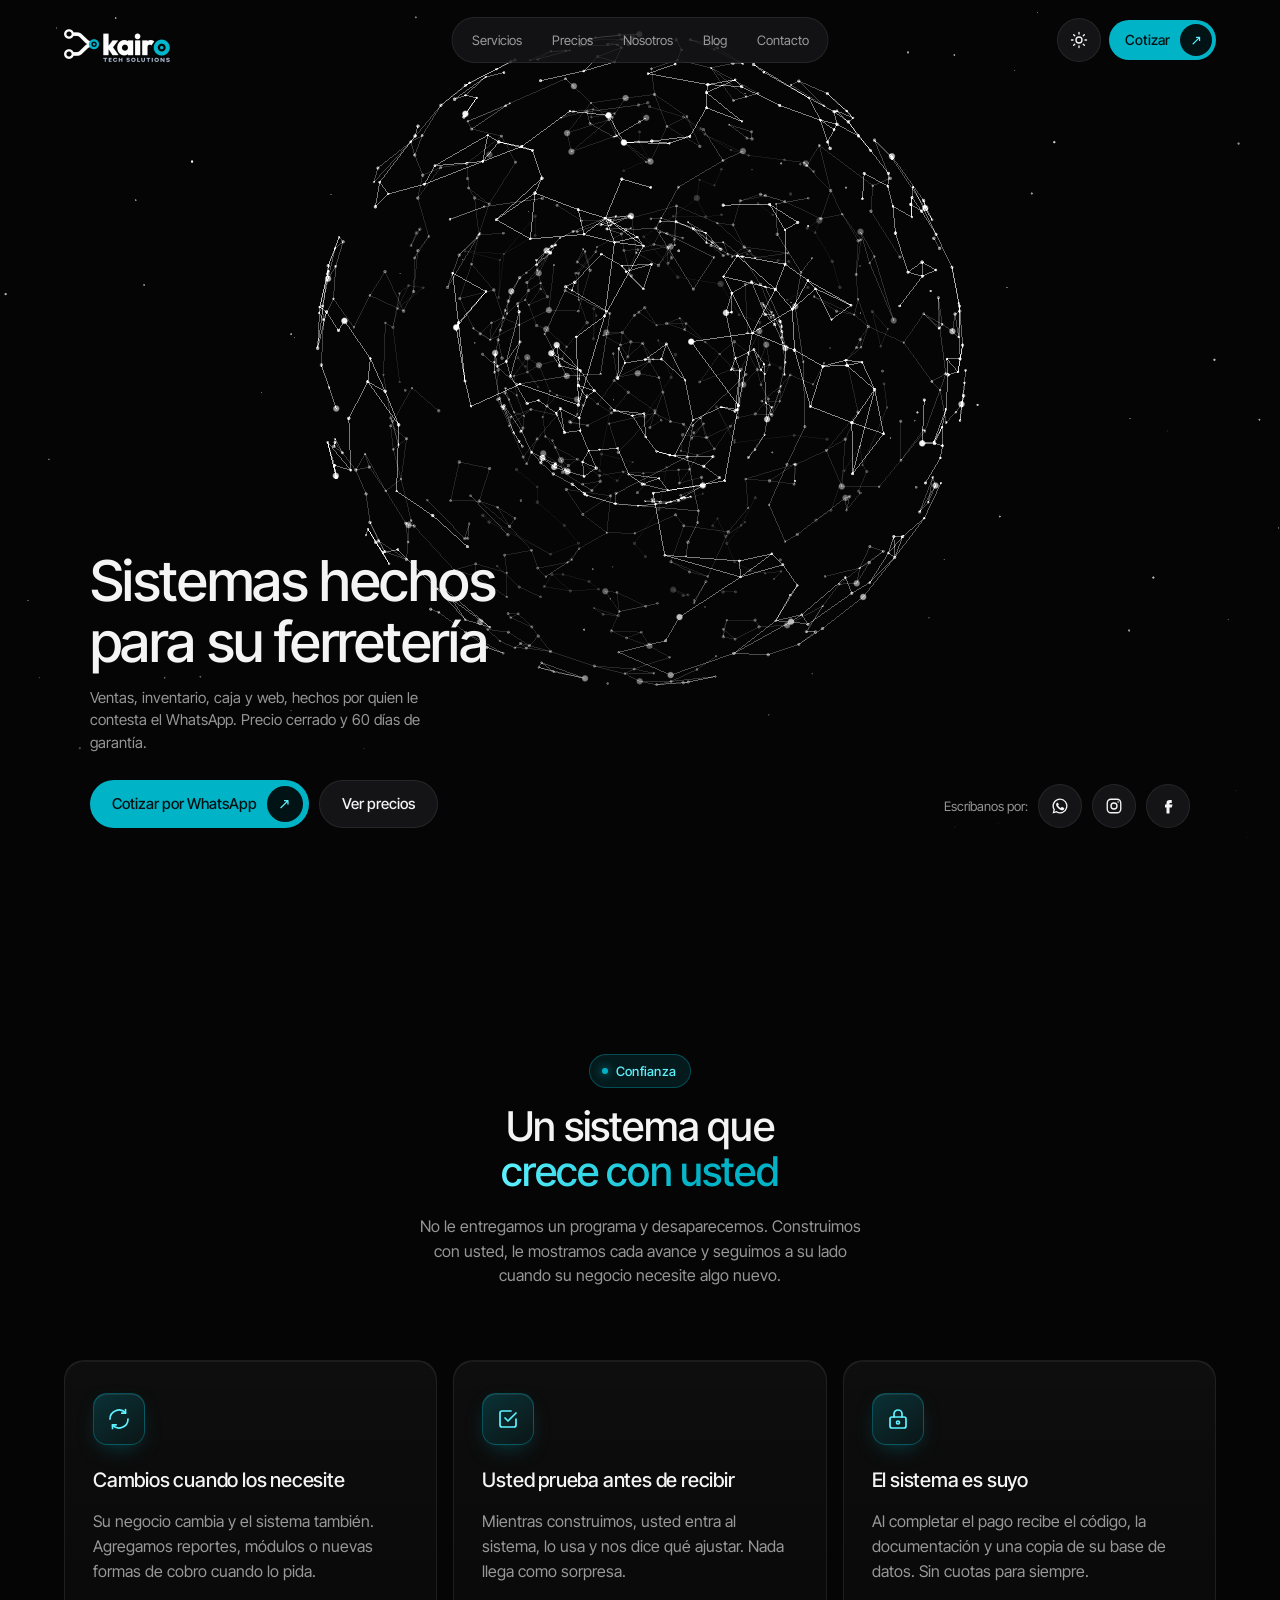
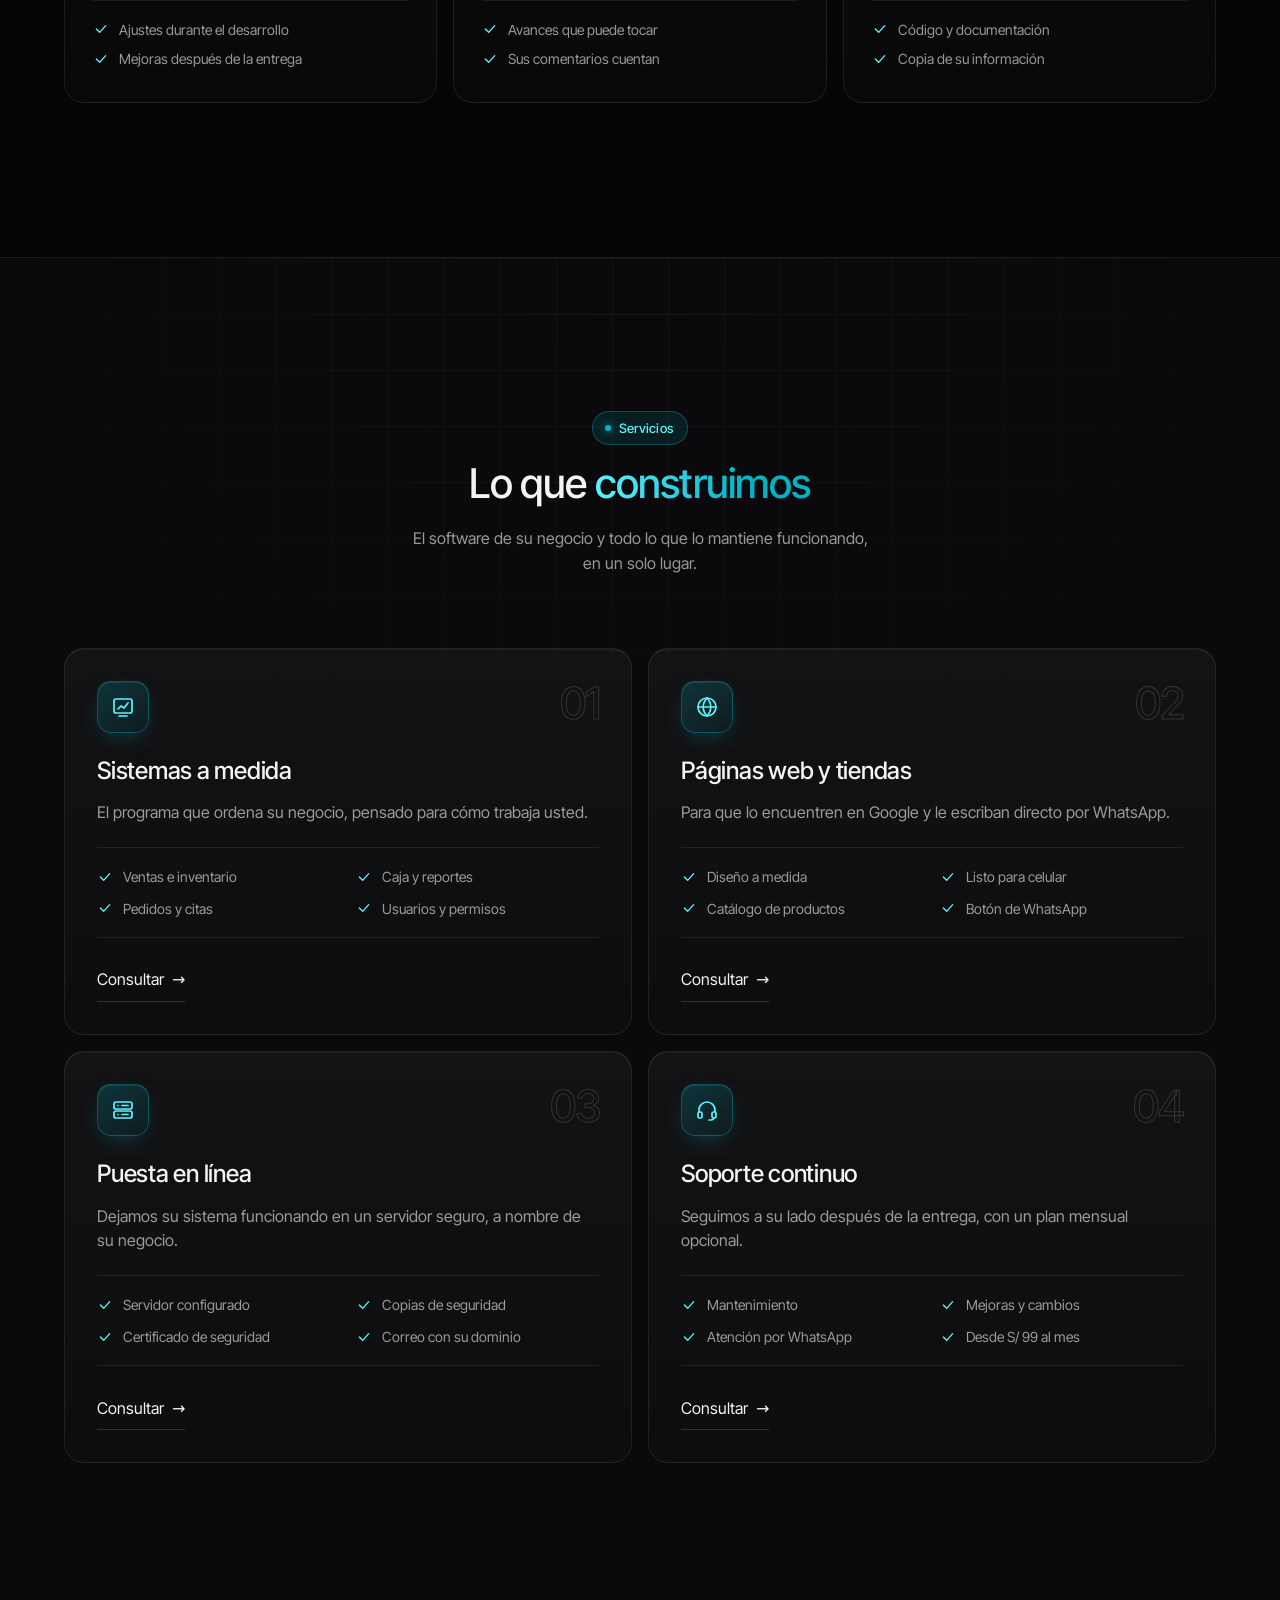
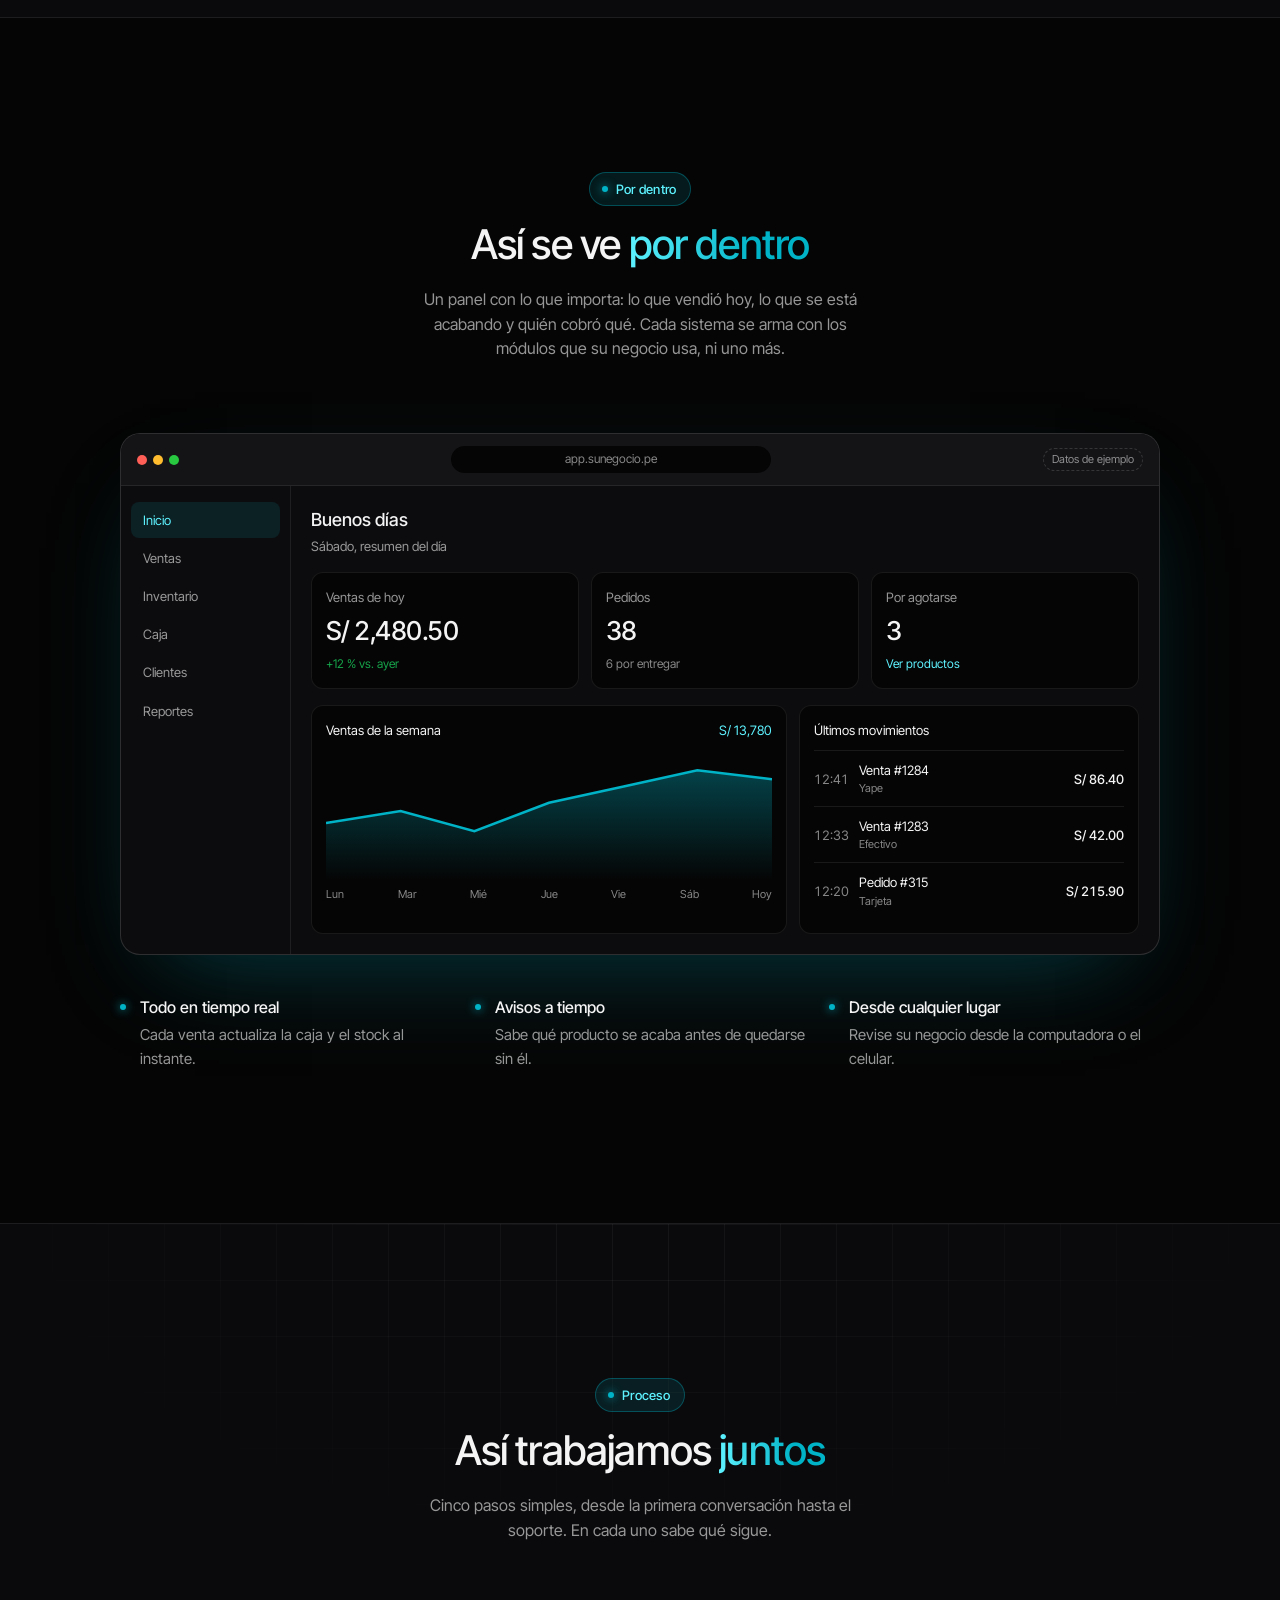
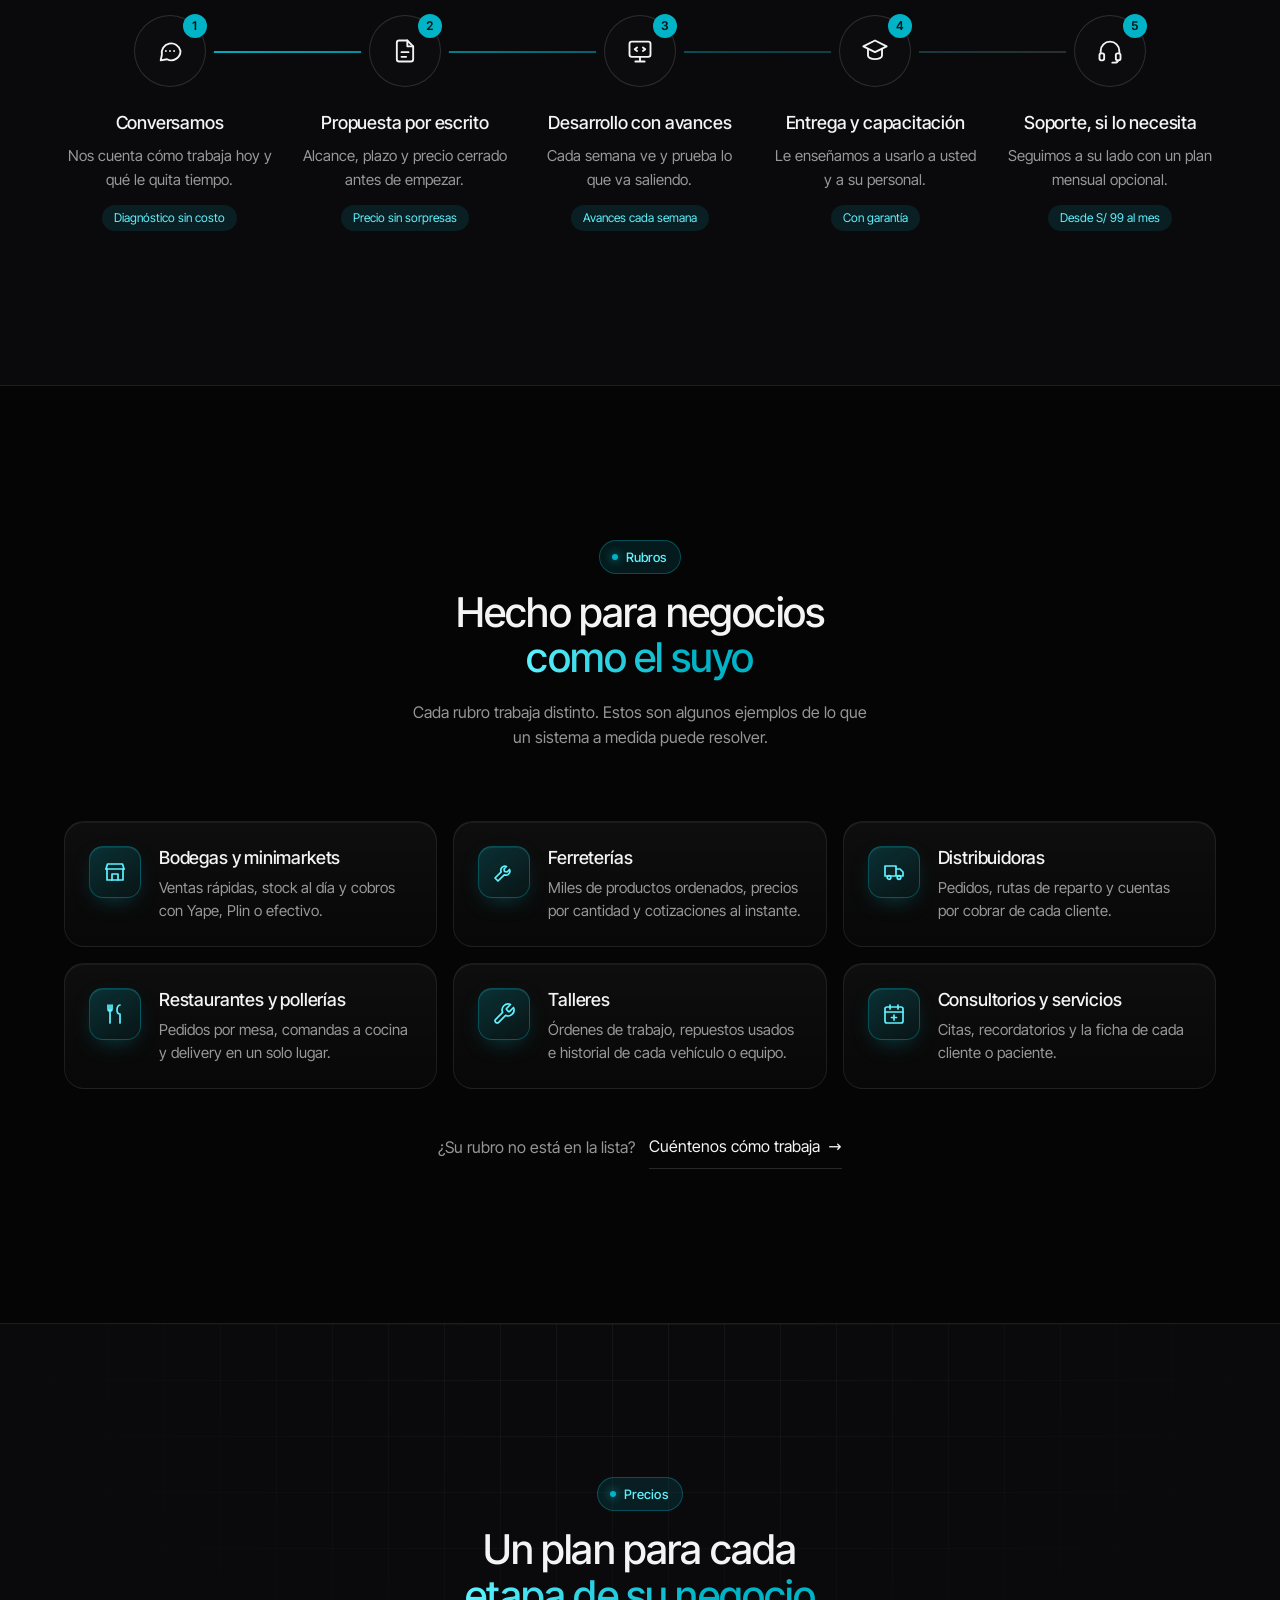
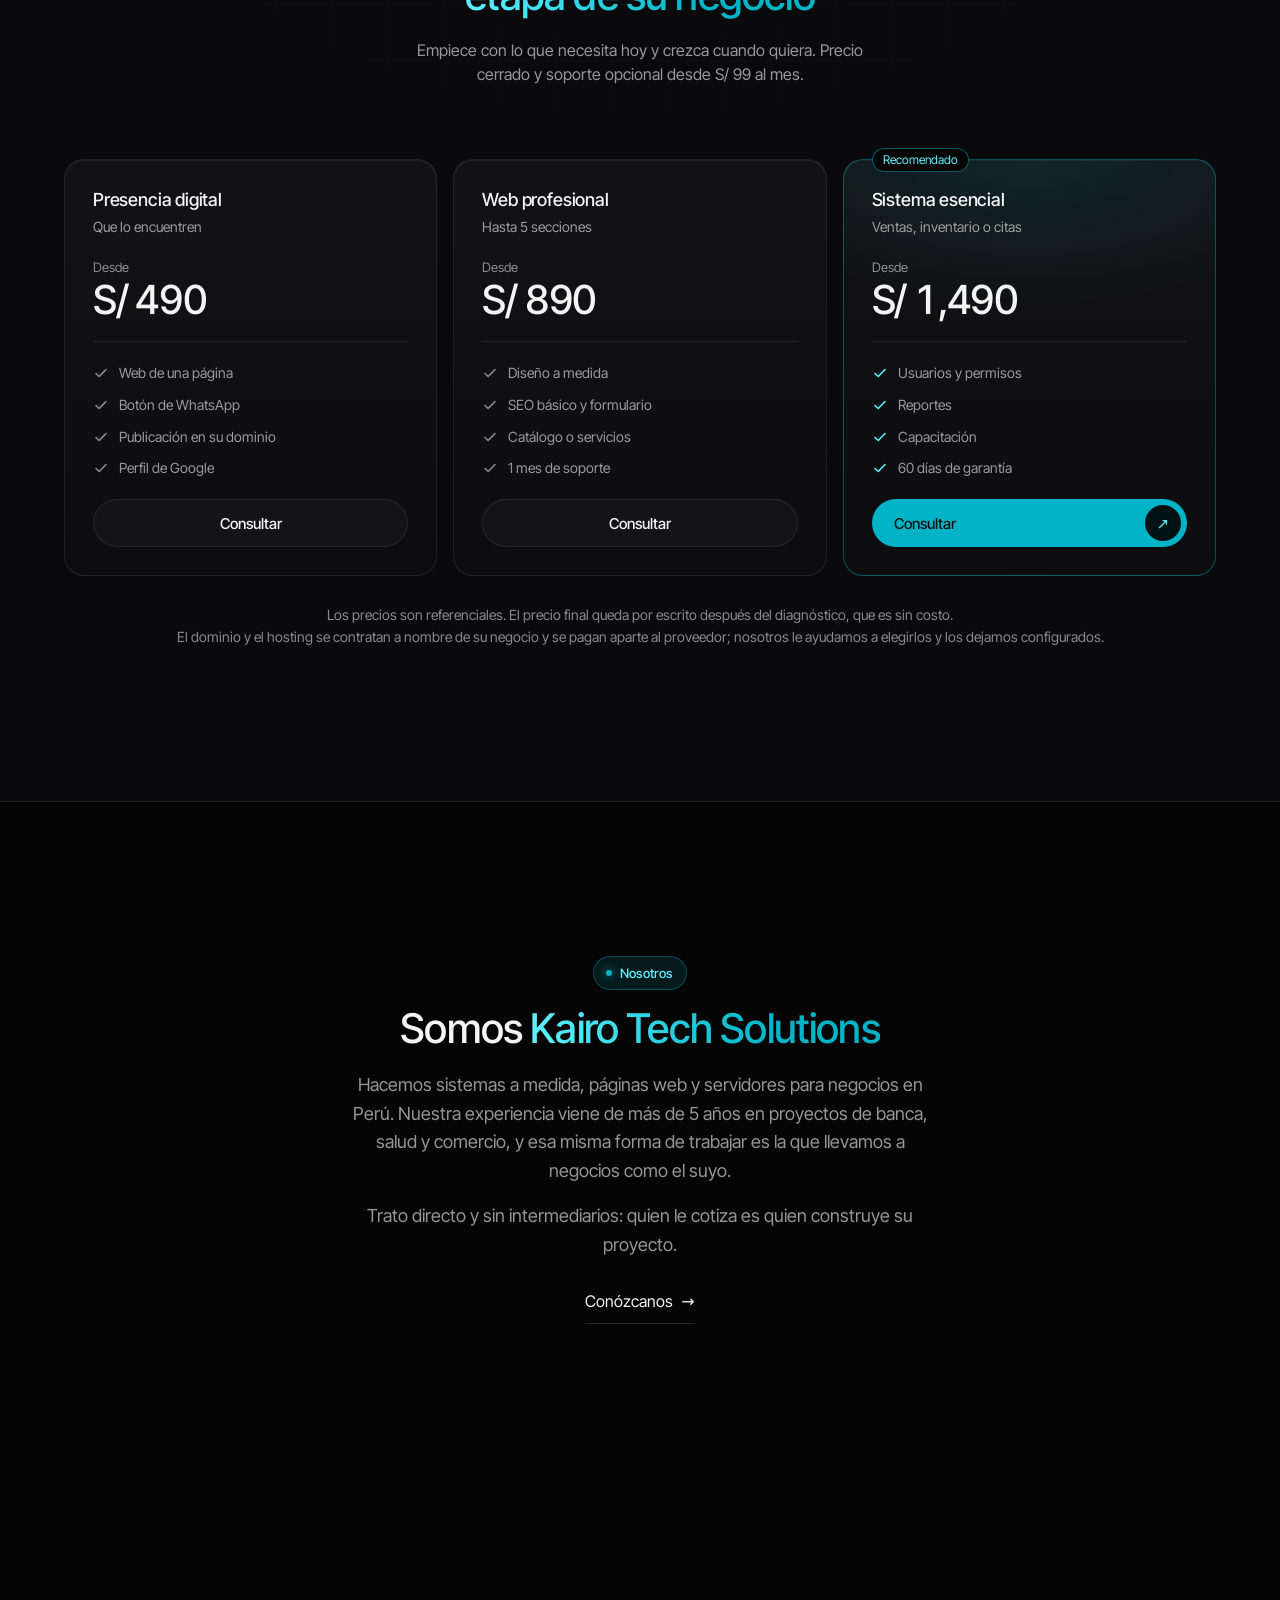
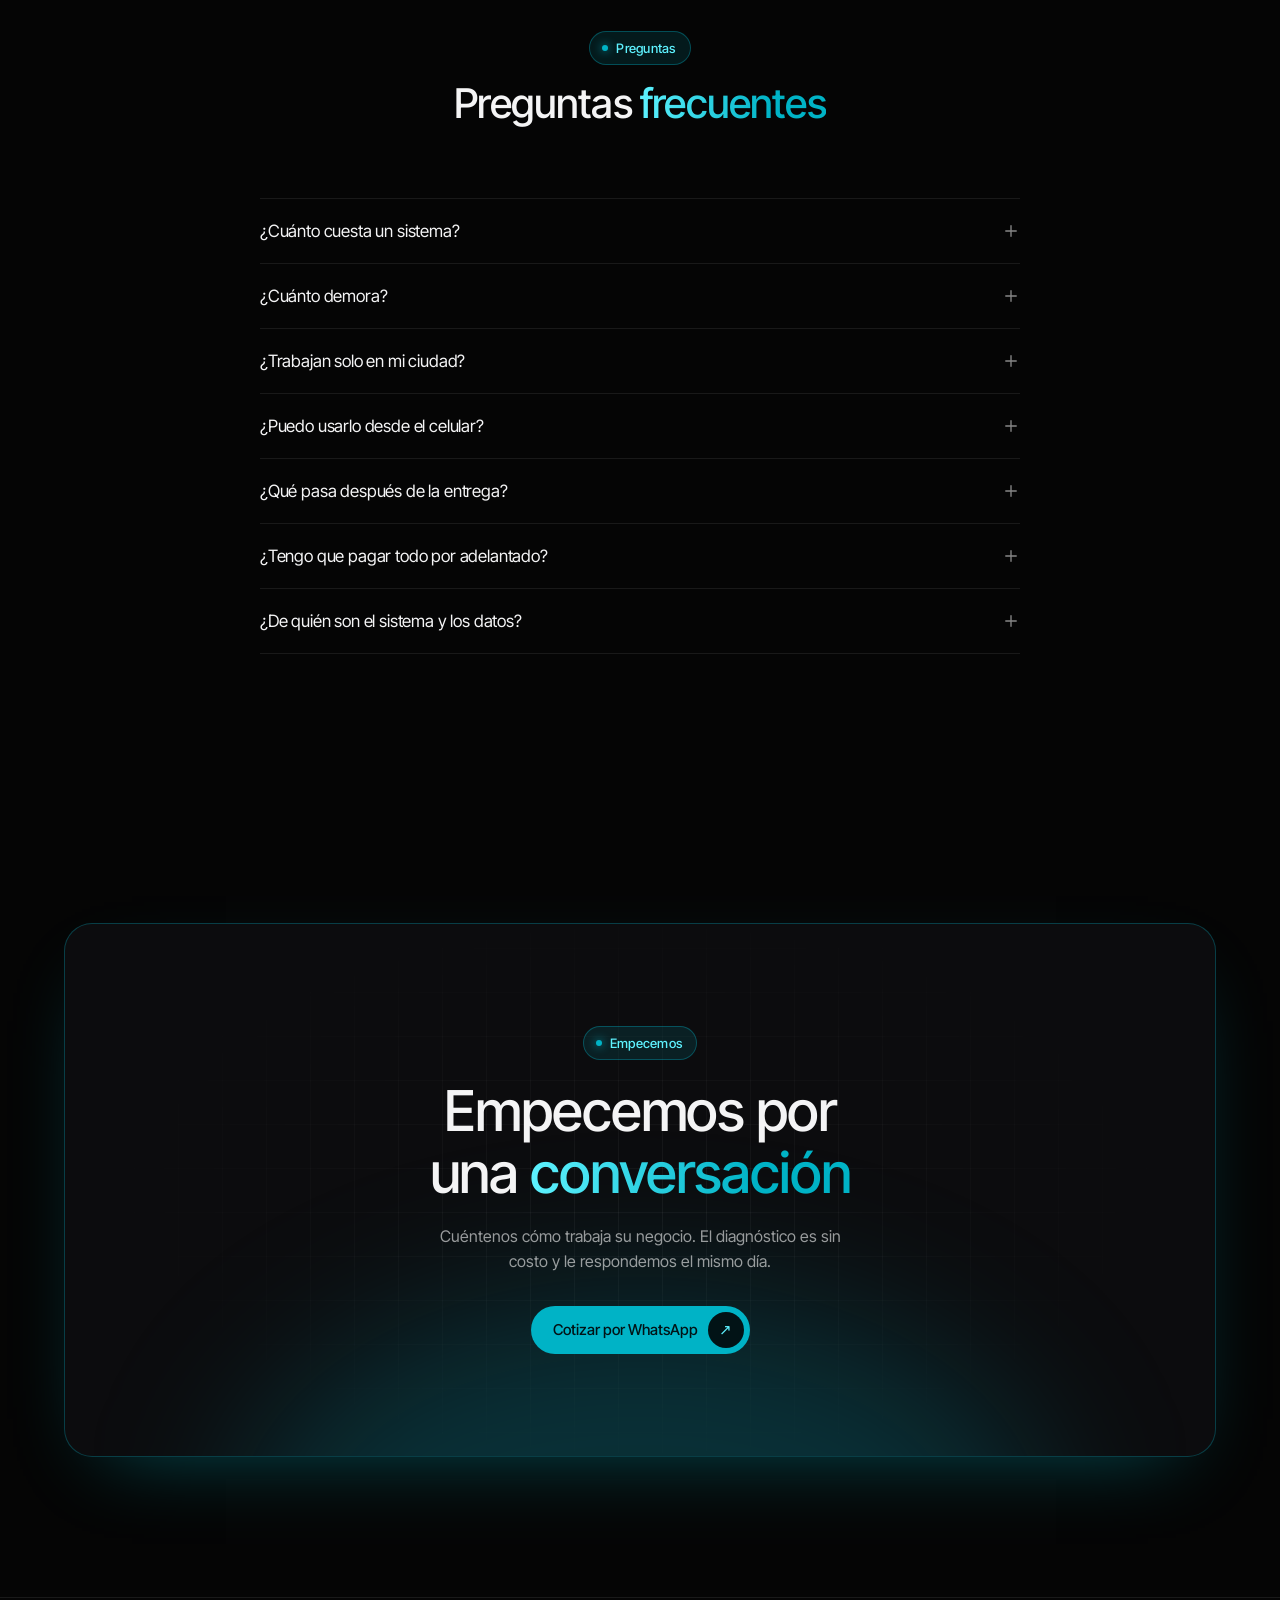
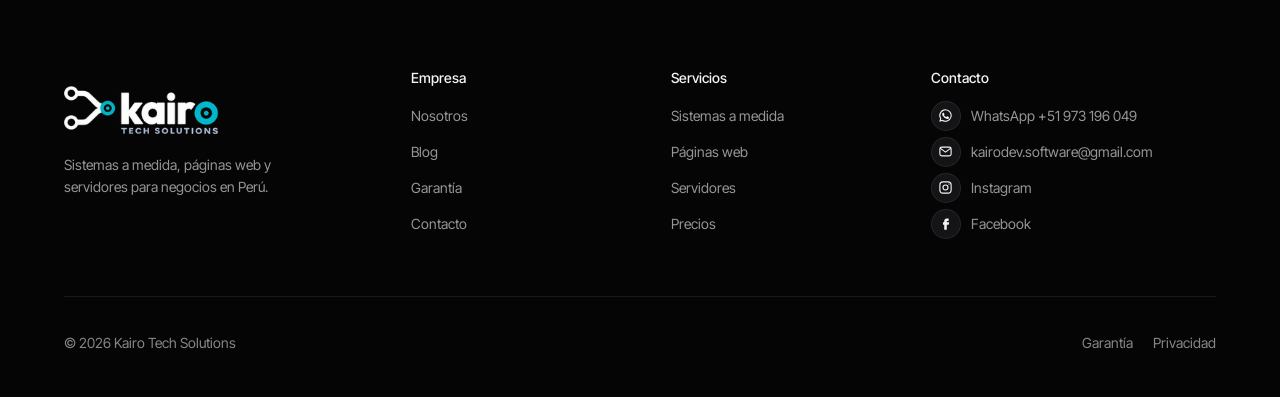
==== commit f67cf4d4: "Quita el plan con facturación SUNAT (S/ 2,900) de precios y blog Todavía no se ofrece. Precios queda" ====
--- a/index.html
+++ b/index.html
@@ -2,5 +2,5 @@
       // Antes de pintar: aplica el tema guardado para que no parpadee
       try { if (localStorage.getItem("tema") === "claro") document.documentElement.dataset.tema = "claro"; } catch (e) {}
     </script><meta name="viewport" content="width=device-width, initial-scale=1"><title>Kairo Tech Solutions · Sistemas a medida y webs para negocios en Perú</title><link rel="preload" href="/_astro/inter-tight-latin-wght-normal.DX-nOvPD.woff2" as="font" type="font/woff2" crossorigin><link rel="preconnect" href="https://wa.me"><meta name="description" content="Sistemas a medida, páginas web y servidores para negocios en Perú. Trato directo con quien programa y garantía de 60 días."><link rel="canonical" href="https://kairodev.pages.dev/"><meta property="og:title" content="Kairo Tech Solutions · Sistemas a medida y webs para negocios en Perú"><meta property="og:description" content="Sistemas a medida, páginas web y servidores para negocios en Perú. Trato directo con quien programa y garantía de 60 días."><meta property="og:image" content="https://kairodev.pages.dev/marca/logo-horizontal.png"><meta property="og:type" content="website"><meta property="og:locale" content="es_PE"><link rel="icon" href="/favicon.png"><link rel="apple-touch-icon" href="/apple-touch-icon.png"><meta name="theme-color" content="#050505"><style>/*! tailwindcss v4.3.5 | MIT License | https://tailwindcss.com */
-@layer properties{@supports (((-webkit-hyphens:none)) and (not (margin-trim:block))) or ((-moz-orient:inline) and (not (color:rgb(from red r g b)))){*,:before,:after,::backdrop{--tw-rotate-x:initial;--tw-rotate-y:initial;--tw-rotate-z:initial;--tw-skew-x:initial;--tw-skew-y:initial;--tw-border-style:solid;--tw-shadow:0 0 #0000;--tw-shadow-color:initial;--tw-shadow-alpha:100%;--tw-inset-shadow:0 0 #0000;--tw-inset-shadow-color:initial;--tw-inset-shadow-alpha:100%;--tw-ring-color:initial;--tw-ring-shadow:0 0 #0000;--tw-inset-ring-color:initial;--tw-inset-ring-shadow:0 0 #0000;--tw-ring-inset:initial;--tw-ring-offset-width:0px;--tw-ring-offset-color:#fff;--tw-ring-offset-shadow:0 0 #0000;--tw-outline-style:solid;--tw-blur:initial;--tw-brightness:initial;--tw-contrast:initial;--tw-grayscale:initial;--tw-hue-rotate:initial;--tw-invert:initial;--tw-opacity:initial;--tw-saturate:initial;--tw-sepia:initial;--tw-drop-shadow:initial;--tw-drop-shadow-color:initial;--tw-drop-shadow-alpha:100%;--tw-drop-shadow-size:initial;--tw-backdrop-blur:initial;--tw-backdrop-brightness:initial;--tw-backdrop-contrast:initial;--tw-backdrop-grayscale:initial;--tw-backdrop-hue-rotate:initial;--tw-backdrop-invert:initial;--tw-backdrop-opacity:initial;--tw-backdrop-saturate:initial;--tw-backdrop-sepia:initial;--tw-ease:initial}}}@layer theme{:root,:host{--font-sans:-apple-system, BlinkMacSystemFont, "Segoe UI", Roboto, "Helvetica Neue", "Noto Sans", Arial, sans-serif, "Apple Color Emoji", "Segoe UI Emoji", "Segoe UI Symbol", "Noto Color Emoji";--font-mono:ui-monospace, SFMono-Regular, Menlo, Monaco, Consolas, "Liberation Mono", "Courier New", monospace;--ease-in:cubic-bezier(.4, 0, 1, 1);--ease-in-out:cubic-bezier(.4, 0, .2, 1);--default-transition-duration:.15s;--default-transition-timing-function:cubic-bezier(.4, 0, .2, 1);--default-font-family:var(--font-sans);--default-mono-font-family:var(--font-mono)}}@layer base{*,:after,:before,::backdrop{box-sizing:border-box;border:0 solid;margin:0;padding:0}::file-selector-button{box-sizing:border-box;border:0 solid;margin:0;padding:0}html,:host{-webkit-text-size-adjust:100%;tab-size:4;line-height:1.5;font-family:var(--default-font-family,-apple-system, BlinkMacSystemFont, "Segoe UI", Roboto, "Helvetica Neue", "Noto Sans", Arial, sans-serif, "Apple Color Emoji", "Segoe UI Emoji", "Segoe UI Symbol", "Noto Color Emoji");font-feature-settings:var(--default-font-feature-settings,normal);font-variation-settings:var(--default-font-variation-settings,normal);-webkit-tap-highlight-color:transparent}hr{height:0;color:inherit;border-top-width:1px}abbr:where([title]){text-decoration:underline dotted}h1,h2,h3,h4,h5,h6{font-size:inherit;font-weight:inherit}a{color:inherit;-webkit-text-decoration:inherit;-webkit-text-decoration:inherit;-webkit-text-decoration:inherit;text-decoration:inherit}b,strong{font-weight:bolder}code,kbd,samp,pre{font-family:var(--default-mono-font-family,ui-monospace, SFMono-Regular, Menlo, Monaco, Consolas, "Liberation Mono", "Courier New", monospace);font-feature-settings:var(--default-mono-font-feature-settings,normal);font-variation-settings:var(--default-mono-font-variation-settings,normal);font-size:1em}small{font-size:80%}sub,sup{vertical-align:baseline;font-size:75%;line-height:0;position:relative}sub{bottom:-.25em}sup{top:-.5em}table{text-indent:0;border-color:inherit;border-collapse:collapse}:-moz-focusring:where(:not(iframe)){outline:auto}progress{vertical-align:baseline}summary{display:list-item}ol,ul,menu{list-style:none}img,svg,video,canvas,audio,iframe,embed,object{vertical-align:middle;display:block}img,video{max-width:100%;height:auto}button,input,select,optgroup,textarea{font:inherit;font-feature-settings:inherit;font-variation-settings:inherit;letter-spacing:inherit;color:inherit;opacity:1;background-color:#0000;border-radius:0}::file-selector-button{font:inherit;font-feature-settings:inherit;font-variation-settings:inherit;letter-spacing:inherit;color:inherit;opacity:1;background-color:#0000;border-radius:0}:where(select:is([multiple],[size])) optgroup{font-weight:bolder}:where(select:is([multiple],[size])) optgroup option{padding-inline-start:20px}::file-selector-button{margin-inline-end:4px}::placeholder{opacity:1}@supports (not ((-webkit-appearance:-apple-pay-button))) or (contain-intrinsic-size:1px){::placeholder{color:currentColor}@supports (color:color-mix(in lab, red, red)){::placeholder{color:color-mix(in oklab, currentcolor 50%, transparent)}}}textarea{resize:vertical}::-webkit-search-decoration{-webkit-appearance:none}::-webkit-date-and-time-value{min-height:1lh;text-align:inherit}::-webkit-datetime-edit{display:inline-flex}::-webkit-datetime-edit-fields-wrapper{padding:0}::-webkit-datetime-edit{padding-block:0}::-webkit-datetime-edit-year-field{padding-block:0}::-webkit-datetime-edit-month-field{padding-block:0}::-webkit-datetime-edit-day-field{padding-block:0}::-webkit-datetime-edit-hour-field{padding-block:0}::-webkit-datetime-edit-minute-field{padding-block:0}::-webkit-datetime-edit-second-field{padding-block:0}::-webkit-datetime-edit-millisecond-field{padding-block:0}::-webkit-datetime-edit-meridiem-field{padding-block:0}::-webkit-calendar-picker-indicator{line-height:1}:-moz-ui-invalid{box-shadow:none}button,input:where([type=button],[type=reset],[type=submit]){appearance:button}::file-selector-button{appearance:button}::-webkit-inner-spin-button{height:auto}::-webkit-outer-spin-button{height:auto}[hidden]:where(:not([hidden=until-found])){display:none!important}}@layer components;@layer utilities{.visible{visibility:visible}.flex{display:flex}.hidden{display:none}.transform{transform:var(--tw-rotate-x, ) var(--tw-rotate-y, ) var(--tw-rotate-z, ) var(--tw-skew-x, ) var(--tw-skew-y, )}.flex-wrap{flex-wrap:wrap}.border{border-style:var(--tw-border-style);border-width:1px}.text-wrap{text-wrap:wrap}.ring{--tw-ring-shadow:var(--tw-ring-inset, ) 0 0 0 calc(1px + var(--tw-ring-offset-width)) var(--tw-ring-color,currentcolor);box-shadow:var(--tw-inset-shadow), var(--tw-inset-ring-shadow), var(--tw-ring-offset-shadow), var(--tw-ring-shadow), var(--tw-shadow)}.outline{outline-style:var(--tw-outline-style);outline-width:1px}.filter{filter:var(--tw-blur, ) var(--tw-brightness, ) var(--tw-contrast, ) var(--tw-grayscale, ) var(--tw-hue-rotate, ) var(--tw-invert, ) var(--tw-saturate, ) var(--tw-sepia, ) var(--tw-drop-shadow, )}.backdrop-filter{backdrop-filter:var(--tw-backdrop-blur, ) var(--tw-backdrop-brightness, ) var(--tw-backdrop-contrast, ) var(--tw-backdrop-grayscale, ) var(--tw-backdrop-hue-rotate, ) var(--tw-backdrop-invert, ) var(--tw-backdrop-opacity, ) var(--tw-backdrop-saturate, ) var(--tw-backdrop-sepia, )}.transition{transition-property:color,background-color,border-color,outline-color,text-decoration-color,fill,stroke,--tw-gradient-from,--tw-gradient-via,--tw-gradient-to,opacity,box-shadow,transform,translate,scale,rotate,filter,-webkit-backdrop-filter,backdrop-filter,display,content-visibility,overlay,pointer-events;transition-timing-function:var(--tw-ease,var(--default-transition-timing-function));transition-duration:var(--tw-duration,var(--default-transition-duration))}.ease-in{--tw-ease:var(--ease-in);transition-timing-function:var(--ease-in)}.ease-in-out{--tw-ease:var(--ease-in-out);transition-timing-function:var(--ease-in-out)}}@font-face{font-family:Inter Tight Variable;font-style:normal;font-display:swap;font-weight:100 900;src:url(/_astro/inter-tight-cyrillic-ext-wght-normal.okcGN4Nq.woff2)format("woff2-variations");unicode-range:U+460-52F,U+1C80-1C8A,U+20B4,U+2DE0-2DFF,U+A640-A69F,U+FE2E-FE2F}@font-face{font-family:Inter Tight Variable;font-style:normal;font-display:swap;font-weight:100 900;src:url(/_astro/inter-tight-cyrillic-wght-normal.BS41q_Tv.woff2)format("woff2-variations");unicode-range:U+301,U+400-45F,U+490-491,U+4B0-4B1,U+2116}@font-face{font-family:Inter Tight Variable;font-style:normal;font-display:swap;font-weight:100 900;src:url(/_astro/inter-tight-greek-ext-wght-normal.DQgQPNk4.woff2)format("woff2-variations");unicode-range:U+1F??}@font-face{font-family:Inter Tight Variable;font-style:normal;font-display:swap;font-weight:100 900;src:url(/_astro/inter-tight-greek-wght-normal.sS1B39LI.woff2)format("woff2-variations");unicode-range:U+370-377,U+37A-37F,U+384-38A,U+38C,U+38E-3A1,U+3A3-3FF}@font-face{font-family:Inter Tight Variable;font-style:normal;font-display:swap;font-weight:100 900;src:url(/_astro/inter-tight-vietnamese-wght-normal.TKKdAiBA.woff2)format("woff2-variations");unicode-range:U+102-103,U+110-111,U+128-129,U+168-169,U+1A0-1A1,U+1AF-1B0,U+300-301,U+303-304,U+308-309,U+323,U+329,U+1EA0-1EF9,U+20AB}@font-face{font-family:Inter Tight Variable;font-style:normal;font-display:swap;font-weight:100 900;src:url(/_astro/inter-tight-latin-ext-wght-normal.B4u9PlvR.woff2)format("woff2-variations");unicode-range:U+100-2BA,U+2BD-2C5,U+2C7-2CC,U+2CE-2D7,U+2DD-2FF,U+304,U+308,U+329,U+1D00-1DBF,U+1E00-1E9F,U+1EF2-1EFF,U+2020,U+20A0-20AB,U+20AD-20C0,U+2113,U+2C60-2C7F,U+A720-A7FF}@font-face{font-family:Inter Tight Variable;font-style:normal;font-display:swap;font-weight:100 900;src:url(/_astro/inter-tight-latin-wght-normal.DX-nOvPD.woff2)format("woff2-variations");unicode-range:U+??,U+131,U+152-153,U+2BB-2BC,U+2C6,U+2DA,U+2DC,U+304,U+308,U+329,U+2000-206F,U+20AC,U+2122,U+2191,U+2193,U+2212,U+2215,U+FEFF,U+FFFD}:root{color-scheme:dark;--tinte:255 255 255;--fondo:#050505;--superficie:#0c0c0e;--superficie-2:#141417;--borde:rgb(var(--tinte) / 8%);--borde-fuerte:rgb(var(--tinte) / 14%);--texto:#f4f4f5;--texto-2:rgb(var(--tinte) / 58%);--texto-3:rgb(var(--tinte) / 52%);--acento:#00b3c6;--acento-claro:#5ef2ff;--sobre-acento:#021316;--acento-texto:#5ef2ff;--superficie-3:#1d1d22;--nav-fijo:#050505cc;--nav-pildora:#161618d9;--sombra-tarjeta:inset 0 1px 0 #ffffff0d;--banda:#0a0a0c;--resalta:linear-gradient(90deg, #5ef2ff, #00b3c6 70%);--acento-suave:#00b3c61f;--fuente:"Inter Tight Variable", "Inter Tight", system-ui, sans-serif;--radio-s:12px;--radio-m:20px;--radio-l:28px;--pildora:999px;--margen:clamp(16px, 5vw, 80px);--seccion:clamp(88px, 12vw, 160px);--ancho:1200px;--ease:cubic-bezier(.22, 1, .36, 1);--rapido:.16s;--medio:.28s;--lento:.6s}:root[data-tema=claro]{color-scheme:light;--tinte:0 0 0;--fondo:#f6f6f7;--superficie:#fff;--superficie-2:#ececee;--superficie-3:#e2e2e5;--borde:#00000017;--borde-fuerte:#00000029;--texto:#0b0b0c;--texto-2:#000000a8;--texto-3:#00000094;--acento-texto:#00707d;--nav-fijo:#f6f6f7d9;--nav-pildora:#ffffffd9;--sombra-tarjeta:0 1px 2px #0000000a, 0 8px 24px -12px #0000001a;--banda:#ebedf0;--resalta:linear-gradient(90deg, #00808f, #00a3b5 70%)}[data-tema=claro] .tarjeta{background:var(--superficie)}[data-tema=claro] .tarjeta--destacada{background:radial-gradient(120% 50% at 50% 0%, #00b3c61a, transparent 70%), var(--superficie)}[data-tema=claro] .btn--primario:hover{box-shadow:0 8px 24px -8px #00b3c699}.logo-claro{display:none!important}[data-tema=claro] .logo-claro{display:block!important}[data-tema=claro] .logo-oscuro{display:none!important}.cambiando-tema,.cambiando-tema *{transition:background-color var(--medio), color var(--medio), border-color var(--medio)!important}html{background:var(--fondo);color:var(--texto);-webkit-font-smoothing:antialiased;scroll-behavior:smooth;scroll-padding-top:80px}body{font-family:var(--fuente);margin:0;font-size:16px;line-height:1.55;overflow-x:hidden}a{color:inherit;text-decoration:none}img{max-width:100%;height:auto;display:block}h1,h2,h3{text-wrap:balance;margin:0;font-weight:500}h2{letter-spacing:-.02em;font-size:clamp(32px,3.2vw,48px);line-height:1.1}h3{letter-spacing:-.01em;font-size:20px;line-height:1.3}p{margin:0}:focus-visible{outline:2px solid var(--acento);outline-offset:3px;border-radius:6px}.sr-only{clip:rect(0 0 0 0);white-space:nowrap;width:1px;height:1px;position:absolute;overflow:hidden}.contenedor{width:100%;max-width:calc(var(--ancho) + 2 * var(--margen));padding-inline:var(--margen);margin-inline:auto}.seccion{padding-block:var(--seccion)}.btn{border-radius:var(--pildora);cursor:pointer;min-height:48px;transition:transform var(--rapido) var(--ease), background-color var(--rapido), box-shadow var(--medio);border:0;align-items:center;gap:10px;padding:6px 6px 6px 22px;font-family:inherit;font-size:15px;font-weight:500;display:inline-flex}.btn:active{transform:scale(.97)}.btn--primario{background:var(--acento);color:var(--sobre-acento)}.btn--primario:hover{background:var(--acento-claro);box-shadow:0 0 32px #00b3c659}.btn__flecha{border-radius:var(--pildora);background:var(--sobre-acento);width:36px;height:36px;color:var(--acento-claro);transition:transform var(--medio) var(--ease);place-items:center;display:grid}.btn--primario:hover .btn__flecha{transform:rotate(-45deg)}.btn--secundario{background:var(--superficie-2);color:var(--texto);border:1px solid var(--borde);padding:0 22px}.btn--secundario:hover{background:var(--superficie-3)}.btn--chico{min-height:40px;padding:4px 4px 4px 16px;font-size:14px}.btn--chico .btn__flecha{width:32px;height:32px}.nav{z-index:40;padding:18px var(--margen);transition:background-color var(--medio), border-color var(--medio), padding var(--medio) var(--ease);border-bottom:1px solid #0000;justify-content:space-between;align-items:center;gap:16px;display:flex;position:fixed;inset:0 0 auto}.nav--fijo{background:var(--nav-fijo);border-bottom-color:var(--borde);padding-block:10px}.nav__logo img{width:auto;height:44px}.nav__links{border:1px solid var(--borde);border-radius:var(--pildora);background:var(--nav-pildora);gap:2px;padding:5px;display:flex;position:absolute;left:50%;transform:translate(-50%)}.nav__links a{border-radius:var(--pildora);color:var(--texto-2);transition:color var(--rapido), background-color var(--rapido);padding:7px 14px;font-size:13px}.nav__links a:hover,.nav__links a[aria-current=page]{color:var(--texto);background:rgb(var(--tinte) / 6%)}.nav__boton-menu{border-radius:var(--pildora);border:1px solid var(--borde);background:var(--superficie-2);width:44px;height:44px;color:var(--texto);cursor:pointer;place-items:center;display:none}.nav__boton-menu svg{width:18px;height:18px}.nav__acciones{align-items:center;gap:8px;display:flex}.tema{border-radius:var(--pildora);border:1px solid var(--borde);background:var(--superficie-2);width:44px;height:44px;color:var(--texto);cursor:pointer;transition:background-color var(--rapido), transform var(--rapido) var(--ease);place-items:center;display:grid}.tema:hover{background:var(--superficie-3)}.tema:active{transform:scale(.94)}.tema svg{width:18px;height:18px}.tema .icono-luna,[data-tema=claro] .tema .icono-sol{display:none}[data-tema=claro] .tema .icono-luna{display:block}.menu-movil{z-index:50;padding:18px var(--margen) 32px;background:var(--fondo);opacity:0;visibility:hidden;transition:opacity var(--medio) var(--ease), transform var(--medio) var(--ease), visibility 0s linear var(--medio);flex-direction:column;display:flex;position:fixed;inset:0;transform:translateY(-8px)}.menu-movil[data-abierto]{opacity:1;visibility:visible;transition-delay:0s;transform:none}.menu-movil__cabecera{justify-content:space-between;align-items:center;display:flex}.menu-movil__cabecera img{width:auto;height:44px}.menu-movil nav{flex-direction:column;margin-top:40px;display:flex}.menu-movil nav a{letter-spacing:-.02em;border-bottom:1px solid var(--borde);padding:12px 0;font-size:28px;display:block}.menu-movil .btn{justify-content:space-between;margin-top:auto}@media (width<=900px){.nav__links,.nav .btn--chico{display:none}.nav__boton-menu{display:grid}}.hero{background:var(--fondo);isolation:isolate;min-height:100svh;position:relative;overflow:hidden}.hero [data-globo]{z-index:0;opacity:0;transition:opacity 1.6s .2s;position:absolute;inset:0;-webkit-mask-image:linear-gradient(#000 58%,#0009 76%,#0000 94%);mask-image:linear-gradient(#000 58%,#0009 76%,#0000 94%)}.globo-listo [data-globo]{opacity:1}.hero__contenido{z-index:2;grid-template-columns:1fr auto;align-items:end;gap:32px;padding:0 clamp(16px,7vw,120px) clamp(36px,8vh,80px);display:grid;position:absolute;inset:auto 0 0}.hero h1{letter-spacing:-.025em;margin-bottom:14px;font-size:clamp(40px,4.4vw,68px);line-height:1.08}.hero h1 .l{display:block}.hero .rota{display:inline-block}.hero__bajada{max-width:40ch;color:var(--texto-2);margin-bottom:26px;font-size:15px;line-height:1.5}.hero__acciones{flex-wrap:wrap;gap:10px;display:flex}.canales{color:var(--texto-2);align-items:center;gap:10px;font-size:13px;display:flex}.canales a{background:var(--superficie-2);border:1px solid var(--borde);width:44px;height:44px;color:var(--texto);transition:background-color var(--rapido), color var(--rapido);border-radius:50%;place-items:center;display:grid}.canales a:hover{background:var(--acento);color:var(--sobre-acento)}.canales svg{width:18px;height:18px}@media (width<=860px){.hero__contenido{grid-template-columns:1fr;gap:28px;padding-bottom:32px}.hero h1{font-size:clamp(36px,10vw,46px)}}.aparece{opacity:0;filter:blur(8px);animation:aparece .9s var(--ease) forwards;transform:translateY(14px)}.aparece:nth-child(2){animation-delay:.12s}.d1{animation-delay:.3s}.d2{animation-delay:.42s}.d3{animation-delay:.54s}@keyframes aparece{to{opacity:1;filter:blur();transform:none}}.listo .aparece{opacity:1;filter:none;animation:none;transform:none}.listo [data-globo]{opacity:1;transition:none}.js-anim [data-revelar]{opacity:0;filter:blur(6px);transition:opacity var(--lento) var(--ease), filter var(--lento) var(--ease), transform var(--lento) var(--ease);transform:translateY(16px)}.js-anim [data-revelar].visto{opacity:1;filter:none;transform:none}.js-anim [data-revelar].fin{transition:none}.cabecera{gap:20px;margin-bottom:clamp(40px,6vw,72px);display:grid}.cabecera p{color:var(--texto-2);max-width:52ch}.cabecera--centrada{text-align:center;justify-items:center}.cabecera--centrada h2{max-width:18ch}.etiqueta{border-radius:var(--pildora);background:var(--acento-suave);color:var(--acento-texto);letter-spacing:.02em;border:1px solid #00b3c659;align-items:center;gap:8px;padding:6px 14px 6px 12px;font-size:13px;font-weight:500;display:inline-flex}.etiqueta:before{content:"";background:var(--acento);width:6px;height:6px;box-shadow:0 0 10px var(--acento);border-radius:50%}.cabecera--centrada .etiqueta{margin-bottom:-4px}.resalta{background:var(--resalta);color:#0000;-webkit-background-clip:text;background-clip:text}.cabecera--centrada p{margin-inline:auto}.seccion--banda{isolation:isolate;background:var(--banda);border-block:1px solid var(--borde);position:relative}.seccion--banda:before{content:"";z-index:-1;pointer-events:none;background-image:linear-gradient(rgb(var(--tinte) / 5%) 1px, transparent 1px), linear-gradient(90deg, rgb(var(--tinte) / 5%) 1px, transparent 1px);background-position:top;background-size:56px 56px;position:absolute;inset:0;-webkit-mask-image:radial-gradient(70% 60% at 50% 0,#000,#0000 75%);mask-image:radial-gradient(70% 60% at 50% 0,#000,#0000 75%)}.seccion--banda .ruta__nodo{box-shadow:0 0 0 8px var(--banda)}.seccion--banda .ruta li:hover .ruta__nodo{box-shadow:0 0 0 8px var(--banda), 0 0 32px #00b3c64d}.seccion--banda+.seccion--banda{border-top:0}.tarjeta{border-radius:var(--radio-m);background:linear-gradient(180deg, rgb(var(--tinte) / 4%), rgb(var(--tinte) / 1.5%));border:1px solid var(--borde);box-shadow:var(--sombra-tarjeta);transition:border-color var(--medio);transition:border-color var(--medio), transform var(--medio) var(--ease), box-shadow var(--medio);padding:28px;position:relative}@media (hover:hover){.tarjeta:hover{box-shadow:var(--sombra-tarjeta), 0 18px 40px -20px #00b3c659;border-color:#00b3c666;transform:translateY(-4px)}.grafico.tarjeta:hover,.panel.tarjeta:hover{transform:none}}.tarjeta p{color:var(--texto-2)}.tarjeta--destacada{background:radial-gradient(120% 50% at 50% 0%, #00b3c61f, transparent 70%), linear-gradient(180deg, rgb(var(--tinte) / 4%), rgb(var(--tinte) / 1.5%));border-color:#00b3c666}.tarjeta--destacada:hover{border-color:#00b3c699}.ejemplo{border-radius:var(--pildora);border:1px dashed var(--borde-fuerte);color:var(--texto-3);white-space:nowrap;align-items:center;padding:2px 8px;font-size:11px;line-height:1.6;display:inline-flex}.punto{background:var(--acento);width:6px;height:6px;box-shadow:0 0 10px var(--acento);border-radius:50%;flex:none}.frag{border:1px solid var(--borde);border-radius:var(--radio-s);background:var(--fondo);color:var(--texto-2);font-size:13px;overflow:hidden}.frag__barra{border-bottom:1px solid var(--borde);color:var(--texto);justify-content:space-between;align-items:center;gap:12px;padding:10px 14px;display:flex}.frag table{border-collapse:collapse;font-variant-numeric:tabular-nums;width:100%}.frag th{text-align:left;color:var(--texto-3);padding:8px 14px;font-weight:400}.frag td{border-top:1px solid var(--borde);padding:9px 14px}.frag td:not(:first-child),.frag th:not(:first-child){text-align:right}.frag td:first-child{color:var(--texto)}.frag td:not(:first-child){white-space:nowrap}@media (width<=480px){.frag th,.frag td{padding-inline:10px}}.cian{color:var(--acento-texto)}.pilar__icono{width:52px;height:52px;color:var(--acento-texto);background:linear-gradient(145deg,#00b3c638,#00b3c60f);border:1px solid #00b3c659;border-radius:14px;flex:none;place-items:center;display:grid;box-shadow:inset 0 1px #ffffff14,0 8px 24px -12px #00b3c699}.pilar__icono svg{width:24px;height:24px}.pilar ul,.servicio ul{color:var(--texto-2);gap:8px;margin:0;padding:0;font-size:14px;list-style:none;display:grid}.pilar li,.servicio li{align-items:center;gap:10px;display:flex}.pilar li svg,.servicio li svg{width:16px;height:16px;color:var(--acento-texto);flex:none}.pilares{grid-template-columns:repeat(3,1fr);gap:16px;display:grid}.pilar{align-content:start;gap:16px;padding:32px 28px;display:grid}.pilar h3{margin-top:6px}.pilar ul{border-top:1px solid var(--borde);padding-top:18px}@media (width<=960px){.pilares{grid-template-columns:1fr}}.servicios{grid-template-columns:repeat(2,1fr);gap:16px;display:grid}.servicio{align-content:start;gap:14px;padding:32px;display:grid}.servicio__cabeza{justify-content:space-between;align-items:start;margin-bottom:8px;display:flex}.servicio__num{letter-spacing:-.04em;color:#0000;-webkit-text-stroke:1px var(--borde-fuerte);font-size:44px;font-weight:500;line-height:1}.servicio h3{font-size:24px}.servicio ul{border-block:1px solid var(--borde);grid-template-columns:1fr 1fr;gap:10px 16px;margin:8px 0 6px;padding:18px 0}.servicio .enlace-flecha{justify-self:start}@media (width<=860px){.servicios{grid-template-columns:1fr}}@media (width<=420px){.servicio{padding:24px 20px}.servicio ul{grid-template-columns:1fr}}.lista{margin:8px 0 0;padding:0;list-style:none;display:grid}.lista li{border-top:1px solid var(--borde);align-items:baseline;gap:14px;padding:14px 0;display:flex}.lista li .punto{transform:translateY(-3px)}.app{border-radius:var(--radio-m);border:1px solid var(--borde-fuerte);background:var(--superficie);max-width:1040px;color:var(--texto-2);margin-inline:auto;font-size:13px;overflow:hidden;box-shadow:0 40px 100px -40px #00b3c659,0 20px 50px -30px #00000080}.app__barra{border-bottom:1px solid var(--borde);background:var(--superficie-2);align-items:center;gap:14px;padding:12px 16px;display:flex}.app__puntos{gap:6px;display:flex}.app__puntos i{border-radius:50%;width:10px;height:10px}.app__puntos i:first-child{background:#ff5f57}.app__puntos i:nth-child(2){background:#febc2e}.app__puntos i:last-child{background:#28c840}.app__url{border-radius:var(--pildora);background:var(--fondo);max-width:320px;color:var(--texto-3);text-align:center;flex:1;margin-inline:auto;padding:4px 12px;font-size:12px}.app__cuerpo{grid-template-columns:170px 1fr;min-height:380px;display:grid}.app__menu{border-right:1px solid var(--borde);align-content:start;gap:2px;padding:16px 10px;display:grid}.app__menu span{border-radius:8px;padding:8px 12px}.app__menu .activo{background:var(--acento-suave);color:var(--acento-texto)}.app__main{align-content:start;gap:16px;padding:20px;display:grid}.app__saludo{gap:2px;display:grid}.app__saludo b{color:var(--texto);font-size:18px;font-weight:500}.app__kpis{grid-template-columns:repeat(3,1fr);gap:12px;display:grid}.app__kpi{border-radius:var(--radio-s);border:1px solid var(--borde);background:var(--fondo);gap:4px;padding:14px;display:grid}.app__kpi b{letter-spacing:-.02em;color:var(--texto);font-variant-numeric:tabular-nums;white-space:nowrap;font-size:clamp(20px,2.2vw,26px);font-weight:500}.app__kpi small{color:var(--texto-3);font-size:12px}.app__kpi small.sube{color:#16a34a}.app__kpi small.alerta{color:var(--acento-texto)}.app__fila{grid-template-columns:1.4fr 1fr;gap:12px;display:grid}.app__grafico,.app__lista{border-radius:var(--radio-s);border:1px solid var(--borde);background:var(--fondo);padding:14px}.app__titulo{color:var(--texto);justify-content:space-between;gap:8px;margin-bottom:10px;display:flex}.app__grafico svg{width:100%;height:130px;display:block}.app__dias{color:var(--texto-3);justify-content:space-between;margin-top:6px;font-size:11px;display:flex}.app__mov{border-top:1px solid var(--borde);grid-template-columns:auto 1fr auto;align-items:center;gap:10px;padding:9px 0;display:grid}.app__hora{color:var(--texto-3);font-variant-numeric:tabular-nums}.app__det{color:var(--texto);display:grid}.app__det small{color:var(--texto-3);font-size:11px}.app__mov b{color:var(--texto);font-variant-numeric:tabular-nums;font-weight:500}.app__puntos-lista{grid-template-columns:repeat(3,1fr);gap:24px;max-width:1040px;margin:40px auto 0;display:grid}.app__puntos-lista>div{align-items:baseline;gap:14px;display:flex}.app__puntos-lista .punto{transform:translateY(-3px)}.app__puntos-lista b{color:var(--texto);margin-bottom:4px;font-weight:500;display:block}.app__puntos-lista p{color:var(--texto-2);font-size:15px}@media (width<=900px){.app__cuerpo{grid-template-columns:1fr}.app__menu{border-right:0;border-bottom:1px solid var(--borde);padding:10px;display:flex;overflow:hidden}.app__menu span{white-space:nowrap}.app__fila{grid-template-columns:1fr}.app__puntos-lista{grid-template-columns:1fr;gap:16px}}@media (width<=560px){.app__kpis{grid-template-columns:1fr 1fr}.app__kpi:first-child{grid-column:1/-1}.app__barra .ejemplo{display:none}.app__main{padding:14px}}.ruta{position:relative}.ruta ol{grid-template-columns:repeat(5,1fr);gap:24px;margin:0;padding:0;list-style:none;display:grid;position:relative}.ruta li{text-align:center;align-content:start;justify-items:center;gap:10px;display:grid}.ruta h3{margin-top:14px;font-size:18px}.ruta p{color:var(--texto-2);max-width:24ch;font-size:15px}.ruta__linea{background:linear-gradient(90deg, var(--acento), #00b3c659 60%, var(--borde-fuerte));transform-origin:0;height:2px;transition:transform 1.2s var(--ease) .2s;border-radius:2px;position:absolute;top:36px;left:10%;right:10%}.js-anim .ruta .ruta__linea{transform:scaleX(0)}.js-anim .ruta.visto .ruta__linea{transform:none}.js-anim .ruta.fin .ruta__linea{transition:none}.ruta__nodo{background:var(--superficie);border:1px solid var(--borde-fuerte);width:72px;height:72px;color:var(--texto);box-shadow:0 0 0 8px var(--fondo);transition:border-color var(--medio), box-shadow var(--medio), color var(--medio);border-radius:50%;place-items:center;display:grid;position:relative}.ruta__nodo svg{width:28px;height:28px}.ruta__num{background:var(--acento);width:24px;height:24px;color:var(--sobre-acento);font-variant-numeric:tabular-nums;border-radius:50%;place-items:center;font-size:12px;font-weight:600;display:grid;position:absolute;top:-2px;right:-2px}.ruta li:hover .ruta__nodo{border-color:var(--acento);color:var(--acento-texto);box-shadow:0 0 0 8px var(--fondo), 0 0 32px #00b3c64d}.ruta__recibe{border-radius:var(--pildora);background:var(--acento-suave);color:var(--acento-texto);white-space:nowrap;margin-top:4px;padding:4px 12px;font-size:12px}@media (width<=960px){.ruta ol{grid-template-columns:1fr;gap:28px}.ruta li{text-align:left;grid-template-columns:72px 1fr;justify-items:start;gap:6px 20px}.ruta__nodo{grid-row:span 3}.ruta h3{margin-top:6px}.ruta p{max-width:46ch}.ruta__linea{transform-origin:top;background:linear-gradient(180deg, var(--acento), #00b3c659 60%, var(--borde-fuerte));width:2px;height:auto;inset:36px auto 36px 35px}.js-anim .ruta .ruta__linea{transform:scaleY(0)}}.cifras{grid-template-columns:1fr 1fr;gap:16px;display:grid}.cifras .tarjeta{align-content:space-between;gap:10px;min-height:180px;display:grid}.cifra{letter-spacing:-.03em;font-variant-numeric:tabular-nums;white-space:nowrap;font-size:clamp(32px,3.4vw,52px);line-height:1}.cifras p{font-size:15px}@media (width<=480px){.cifras{grid-template-columns:1fr}.cifras .tarjeta{min-height:0}}.rubros{grid-template-columns:repeat(3,1fr);gap:16px;display:grid}.rubro{align-items:flex-start;gap:18px;padding:24px;display:flex}.rubro h3{margin-bottom:6px;font-size:18px}.rubro p{font-size:15px}.rubros__nota{color:var(--texto-2);flex-wrap:wrap;justify-content:center;align-items:center;gap:4px 14px;margin-top:36px;display:flex}@media (width<=960px){.rubros{grid-template-columns:1fr 1fr}}@media (width<=640px){.rubros{grid-template-columns:1fr}}.planes{grid-template-columns:repeat(4,1fr);align-items:stretch;gap:16px;display:grid}.plan{flex-direction:column;gap:20px;display:flex}.plan__cabeza{gap:4px;display:grid}.plan__cabeza h3{justify-content:space-between;align-items:center;gap:8px;font-size:18px;display:flex}.plan__insignia{border-radius:var(--pildora);background:var(--fondo);color:var(--acento-texto);letter-spacing:0;white-space:nowrap;border:1px solid #00b3c680;padding:3px 10px;font-size:12px;font-weight:400;position:absolute;top:-12px;left:28px}.plan__para{font-size:14px}.plan__precio{gap:2px;display:grid}.plan__precio small{color:var(--texto-3);font-size:13px}.plan__precio strong{letter-spacing:-.03em;font-variant-numeric:tabular-nums;font-size:40px;font-weight:500;line-height:1.05}.plan ul{border-top:1px solid var(--borde);color:var(--texto-2);flex:1;align-content:start;gap:10px;margin:0;padding:20px 0 0;font-size:14px;list-style:none;display:grid}.plan li{align-items:flex-start;gap:10px;display:flex}.plan li svg{width:16px;height:16px;color:var(--texto-3);flex:none;margin-top:3px}.plan--destacado li svg{color:var(--acento-texto)}.plan .btn{justify-content:center}.plan .btn--primario{justify-content:space-between}.planes__nota{text-align:center;color:var(--texto-3);margin-top:28px;font-size:14px}@media (width<=1100px){.planes{grid-template-columns:repeat(2,1fr)}}@media (width<=620px){.planes{grid-template-columns:1fr}}.quien{margin-bottom:0}.quien h2{max-width:20ch}.quien__texto{justify-items:center;gap:16px;display:grid}.quien__texto p{color:var(--texto-2);max-width:58ch;font-size:18px;line-height:1.6}.quien__texto .enlace-flecha{margin-top:4px}.enlace-flecha{min-height:44px;color:var(--texto);border-bottom:1px solid var(--borde-fuerte);transition:border-color var(--rapido), color var(--rapido);align-items:center;gap:8px;display:inline-flex}.enlace-flecha:hover{color:var(--acento-texto);border-color:var(--acento)}.preguntas{border-top:1px solid var(--borde);max-width:760px;margin-inline:auto}.preguntas details{border-bottom:1px solid var(--borde)}.preguntas summary{cursor:pointer;letter-spacing:-.01em;justify-content:space-between;align-items:center;gap:24px;min-height:64px;padding:18px 0;font-size:17px;list-style:none;display:flex}.preguntas summary::-webkit-details-marker{display:none}.preguntas summary svg{width:18px;height:18px;color:var(--texto-3);transition:transform var(--medio) var(--ease), color var(--rapido);flex:none}.preguntas summary:hover svg{color:var(--texto)}.preguntas details[open] summary svg{color:var(--acento-texto);transform:rotate(45deg)}.preguntas details p{color:var(--texto-2);max-width:62ch;padding:0 48px 24px 0}.cierre{text-align:center;padding-block:clamp(64px,9vw,120px) clamp(80px,11vw,140px);position:relative}.cierre__caja{isolation:isolate;border-radius:var(--radio-l);background:var(--superficie);border:1px solid #00b3c64d;justify-items:center;gap:20px;padding:clamp(56px,8vw,104px) clamp(20px,5vw,64px);display:grid;position:relative;overflow:hidden;box-shadow:0 30px 80px -40px #00b3c673}.cierre__caja:before{content:"";z-index:-1;background-image:linear-gradient(rgb(var(--tinte) / 5%) 1px, transparent 1px), linear-gradient(90deg, rgb(var(--tinte) / 5%) 1px, transparent 1px);background-position:50%;background-size:44px 44px;position:absolute;inset:0;-webkit-mask-image:radial-gradient(60% 70%,#000,#0000 80%);mask-image:radial-gradient(60% 70%,#000,#0000 80%)}.cierre__caja:after{content:"";z-index:-1;filter:blur(80px);background:#00b3c638;border-radius:50%;width:70%;height:90%;position:absolute;bottom:-60%;left:50%;transform:translate(-50%)}.cierre h2{max-width:16ch;font-size:clamp(36px,4.4vw,64px)}.cierre p{color:var(--texto-2);max-width:46ch;margin-bottom:12px}.pie{border-top:1px solid var(--borde);color:var(--texto-2);background:var(--fondo);padding-block:72px 32px;font-size:14px}[data-tema=claro] .pie{color-scheme:dark;--tinte:255 255 255;--fondo:#050505;--superficie-2:#141417;--borde:#ffffff14;--borde-fuerte:#ffffff24;--texto:#f4f4f5;--texto-2:#ffffff9e;--texto-3:#ffffff85;--acento-texto:#5ef2ff;border-top-color:#0000}[data-tema=claro] .pie .logo-oscuro{display:block!important}[data-tema=claro] .pie .logo-claro{display:none!important}.pie__grilla{grid-template-columns:1.4fr 1fr 1fr 1.3fr;gap:40px;display:grid}.pie__marca img{width:auto;height:64px;margin-bottom:20px}.pie__contactos a{gap:10px;min-height:40px}.pie__icono{border:1px solid var(--borde);background:var(--superficie-2);width:30px;height:30px;color:var(--texto);transition:background-color var(--rapido), color var(--rapido), border-color var(--rapido);border-radius:50%;flex:none;place-items:center;display:grid}.pie__icono svg{width:15px;height:15px}.pie__contactos a:hover .pie__icono{background:var(--acento);border-color:var(--acento);color:var(--sobre-acento)}.pie__marca p{max-width:32ch}.pie h2{letter-spacing:0;color:var(--texto);margin-bottom:14px;font-size:14px}.pie ul{gap:4px;margin:0;padding:0;list-style:none;display:grid}.pie ul a{min-height:32px;transition:color var(--rapido);align-items:center;display:inline-flex}.pie ul a:hover{color:var(--texto)}.pie__final{border-top:1px solid var(--borde);color:var(--texto-3);flex-wrap:wrap;justify-content:space-between;gap:12px;margin-top:56px;padding-top:24px;display:flex}.pie__final nav{gap:20px;display:flex}.pie__final nav a,.pie__final>span{align-items:center;min-height:44px;display:inline-flex}.pie__final a:hover{color:var(--texto)}@media (width<=860px){.pie__grilla{grid-template-columns:1fr 1fr}.pie__marca{grid-column:1/-1}}.pagina{padding-top:clamp(140px,16vw,200px);padding-bottom:var(--seccion)}.pagina__cabeza{text-align:center;justify-items:center;gap:20px;max-width:820px;margin:0 auto clamp(48px,7vw,88px);display:grid}.pagina__cabeza h1{letter-spacing:-.03em;font-size:clamp(40px,5vw,72px);line-height:1.05}.pagina__cabeza p{color:var(--texto-2);max-width:52ch;font-size:18px}.pagina__cabeza time,.pagina__cabeza .rotulo{color:var(--texto-3);font-size:14px}.pagina__bloque+.pagina__bloque{margin-top:clamp(64px,9vw,120px)}.grilla-2{grid-template-columns:repeat(2,1fr);gap:16px;display:grid}.grilla-3{grid-template-columns:repeat(3,1fr);gap:16px;display:grid}.grilla-2 .tarjeta,.grilla-3 .tarjeta{align-content:start;gap:10px;display:grid}@media (width<=860px){.grilla-2,.grilla-3{grid-template-columns:1fr}}.prosa{max-width:68ch;color:var(--texto-2);font-size:17px;line-height:1.7}.prosa>*+*{margin-top:1.1em}.prosa h2{color:var(--texto);margin-top:2.2em;font-size:clamp(24px,2.4vw,30px)}.prosa h3{color:var(--texto);margin-top:1.8em}.prosa strong{color:var(--texto);font-weight:500}.prosa a{color:var(--texto);text-decoration:underline;-webkit-text-decoration-color:var(--acento);-webkit-text-decoration-color:var(--acento);text-decoration-color:var(--acento);text-underline-offset:3px}.prosa a:hover{color:var(--acento-texto)}.prosa ul,.prosa ol{padding-left:1.2em}.prosa li+li{margin-top:.4em}.prosa li::marker{color:var(--texto-3)}.prosa blockquote{border-left:2px solid var(--acento);color:var(--texto);margin-inline:0;padding-left:20px}.prosa table{border-collapse:collapse;width:100%;font-size:15px;display:block;overflow-x:auto}.prosa th,.prosa td{border-bottom:1px solid var(--borde);text-align:left;padding:10px 12px}.prosa th{color:var(--texto);font-weight:500}.prosa hr{border:0;border-top:1px solid var(--borde);margin-block:2.5em}.prosa code{background:var(--superficie-2);color:var(--texto);border-radius:6px;padding:2px 6px;font-size:.9em}.canal{align-content:start;gap:14px;display:grid}.canal__icono{background:var(--superficie-2);border:1px solid var(--borde);width:44px;height:44px;color:var(--texto);border-radius:50%;place-items:center;display:grid}.canal__icono svg{width:18px;height:18px}.canal--principal .canal__icono{background:var(--acento);color:var(--sobre-acento);border-color:#0000}.canal a.dato{color:var(--texto);word-break:break-word;font-size:18px}.canal a.dato:hover{color:var(--acento-texto)}.contacto{grid-template-columns:1.2fr 1fr 1fr;gap:16px;display:grid}@media (width<=960px){.contacto{grid-template-columns:1fr}}.articulos{border-top:1px solid var(--borde);max-width:860px;margin:0;padding:0;list-style:none}.articulos li{border-bottom:1px solid var(--borde)}.articulos a{transition:color var(--rapido);grid-template-columns:150px 1fr;gap:8px 32px;padding:28px 0;display:grid}.articulos a:hover h2{color:var(--acento-texto)}.articulos time{color:var(--texto-3);padding-top:4px;font-size:14px}.articulos h2{letter-spacing:-.01em;transition:color var(--rapido);font-size:22px;line-height:1.3}.articulos p{color:var(--texto-2);grid-column:2}.articulos .ejemplo{vertical-align:middle;margin-left:10px}@media (width<=640px){.articulos a{grid-template-columns:1fr}.articulos p{grid-column:auto}}.vacio{color:var(--texto-2)}.volver{min-height:44px;color:var(--texto-2);transition:color var(--rapido);align-items:center;gap:8px;display:inline-flex}.volver:hover{color:var(--texto)}@media (prefers-reduced-motion:reduce){html{scroll-behavior:auto}.aparece{opacity:1;filter:none;animation:none;transform:none}.js-anim [data-revelar]{filter:none;transform:none}*,:before,:after{transition-duration:0s!important}}.pagina-hero{isolation:isolate;background:var(--banda);border-bottom:1px solid var(--borde);padding:clamp(140px,16vw,200px) 0 clamp(72px,9vw,120px);position:relative;overflow:hidden}.pagina-hero:before{content:"";z-index:-2;background-image:linear-gradient(rgb(var(--tinte) / 5%) 1px, transparent 1px), linear-gradient(90deg, rgb(var(--tinte) / 5%) 1px, transparent 1px);background-size:56px 56px;position:absolute;inset:0;-webkit-mask-image:radial-gradient(70% 70% at 50% 40%,#000 30%,#0000 75%);mask-image:radial-gradient(70% 70% at 50% 40%,#000 30%,#0000 75%)}.pagina-hero:after{content:"";z-index:-1;aspect-ratio:1.6;filter:blur(20px);pointer-events:none;background:radial-gradient(closest-side,#00b3c638,#0000);width:min(900px,120vw);position:absolute;top:-20%;left:50%;translate:-50%}.pagina-hero__fondo{z-index:-1;pointer-events:none;position:absolute;inset:0;-webkit-mask-image:radial-gradient(60% 75%,#000 35%,#0000 80%);mask-image:radial-gradient(60% 75%,#000 35%,#0000 80%)}.anillo{aspect-ratio:1;border:1px solid rgb(var(--tinte) / 9%);border-radius:50%;animation:40s linear infinite gira;position:absolute;top:58%;left:50%;translate:-50% -50%}.anillo--1{width:380px}.anillo--2{border-style:dashed;border-color:rgb(var(--tinte) / 7%);width:620px;animation-duration:60s;animation-direction:reverse}.anillo--3{width:860px;animation-duration:90s}.anillo i{background:var(--acento-texto);border-radius:50%;width:8px;height:8px;margin-left:-4px;position:absolute;top:-4px;left:50%;box-shadow:0 0 12px 2px #00b3c6b3}.anillo i+i{top:auto;bottom:-4px}@keyframes gira{to{rotate:360deg}}@media (prefers-reduced-motion:reduce){.anillo{animation:none}}.pagina-hero__contenido{text-align:center;justify-items:center;gap:22px;display:grid}.pagina-hero h1{letter-spacing:-.035em;max-width:16ch;font-size:clamp(40px,5.4vw,76px);line-height:1.04}.pagina-hero__contenido>p{color:var(--texto-2);max-width:58ch;font-size:clamp(16px,1.4vw,19px)}.pagina-hero .rotulo{color:var(--texto-3)}.pagina-hero__acciones{flex-wrap:wrap;justify-content:center;gap:12px;margin-top:8px;display:flex}.pagina--tras-hero{padding-top:clamp(56px,8vw,96px)}@media (width<=640px){.anillo--1{width:260px}.anillo--2{width:420px}.anillo--3{width:600px}}.hoja{border-radius:var(--radio-m);border:1px solid var(--borde);background:var(--superficie);max-width:860px;box-shadow:var(--sombra-tarjeta);margin-inline:auto;padding:clamp(28px,5vw,56px)}.hoja .prosa{max-width:none}.pagina .grilla-3{margin-bottom:clamp(40px,6vw,64px)}.no-encontrada{border-bottom:0;place-content:center;min-height:100svh;display:grid}.no-encontrada__cifra{letter-spacing:-.06em;background:linear-gradient(180deg, var(--texto), rgb(var(--tinte) / 15%));color:#0000;-webkit-background-clip:text;background-clip:text;font-size:clamp(96px,16vw,200px);font-weight:500;line-height:.9}.manifiesto{isolation:isolate;text-align:center;position:relative;overflow:hidden}.manifiesto:before{content:"";aspect-ratio:2;z-index:-1;background:radial-gradient(closest-side,#00b3c624,#0000);width:min(760px,110vw);position:absolute;top:50%;left:50%;translate:-50% -50%}.manifiesto__texto{letter-spacing:-.03em;max-width:24ch;color:var(--texto);margin-inline:auto;font-size:clamp(28px,3.6vw,50px);line-height:1.18}.forma{grid-template-columns:repeat(3,1fr);gap:16px;display:grid}.forma__item{align-content:start;gap:12px;padding:28px;display:grid}.forma__item h3{font-size:20px}.forma__item p{font-size:15px}@media (width<=960px){.forma{grid-template-columns:1fr 1fr}}@media (width<=600px){.forma{grid-template-columns:1fr}}.contacto2{grid-template-columns:1.5fr 1fr;align-items:stretch;gap:16px;display:grid}.contacto2__wa{grid-template-columns:1fr 1fr;align-items:center;gap:28px;padding:clamp(24px,3.5vw,40px);display:grid}.contacto2__wa-texto{justify-items:start;gap:14px;display:grid}.contacto2__wa-texto p{color:var(--texto-2);font-size:15px}.contacto2__numero{letter-spacing:-.02em;color:var(--texto);font-variant-numeric:tabular-nums;font-size:clamp(26px,2.6vw,36px);font-weight:500}.contacto2__numero:hover{color:var(--acento-texto)}.contacto2__chat{border-radius:var(--radio-s);border:1px solid var(--borde);background:var(--fondo);align-content:start;gap:10px;padding:16px;font-size:13.5px;line-height:1.45;display:grid}.contacto2__chat-cabeza{border-bottom:1px solid var(--borde);align-items:center;gap:10px;padding-bottom:12px;display:flex}.contacto2__chat-cabeza div{display:grid}.contacto2__chat-cabeza b{color:var(--texto);font-size:14px;font-weight:500}.contacto2__chat-cabeza small{color:#16a34a;font-size:12px}.contacto2__avatar{background:var(--acento-texto);width:34px;height:34px;color:var(--fondo);border-radius:50%;place-items:center;font-weight:600;display:grid}.contacto2__msg{max-width:88%;color:var(--texto);border-radius:14px;padding:9px 12px}.contacto2__msg--cliente{background:#00b3c629;border-bottom-right-radius:4px;justify-self:end}.contacto2__msg--kairo{background:var(--superficie-2);border-bottom-left-radius:4px;justify-self:start}.contacto2__escribiendo{background:var(--superficie-2);border-radius:14px;justify-self:start;gap:4px;padding:10px 12px;display:inline-flex}.contacto2__escribiendo i{background:var(--texto-3);border-radius:50%;width:6px;height:6px;animation:1.2s ease-in-out infinite rebota}.contacto2__escribiendo i:nth-child(2){animation-delay:.15s}.contacto2__escribiendo i:nth-child(3){animation-delay:.3s}@keyframes rebota{0%,60%,to{opacity:.5;transform:translateY(0)}30%{opacity:1;transform:translateY(-4px)}}@media (prefers-reduced-motion:reduce){.contacto2__escribiendo i{animation:none}}.contacto2__nota{color:var(--texto-3);justify-self:center;font-size:11px}.contacto2__lado{gap:16px;display:grid}.contacto2__canal{align-items:flex-start;gap:18px;padding:24px;display:flex}.contacto2__canal>div{gap:6px;min-width:0;display:grid}.contacto2__canal .dato{color:var(--texto);overflow-wrap:anywhere;font-size:18px;font-weight:500}.contacto2__canal a.dato:hover{color:var(--acento-texto)}.contacto2__canal p{color:var(--texto-2);font-size:14px}.contacto2__redes{gap:10px;margin-top:4px;display:flex}.contacto2__redes a{border:1px solid var(--borde-fuerte);width:44px;height:44px;color:var(--texto-2);border-radius:50%;place-items:center;transition:color .2s,border-color .2s,background .2s;display:grid}.contacto2__redes a:hover{color:var(--acento-texto);background:var(--acento-suave);border-color:#00b3c680}.contacto2__redes svg{width:20px;height:20px}.sigue{grid-template-columns:repeat(3,1fr);gap:16px;margin:0;padding:0;list-style:none;display:grid}.sigue li{align-content:start;gap:12px;padding:28px;display:grid}.sigue__num{background:var(--acento-suave);width:44px;height:44px;color:var(--acento-texto);border:1px solid #00b3c673;border-radius:50%;place-items:center;font-weight:600;display:grid}.contar{gap:16px;max-width:760px;margin:24px auto 0;padding:clamp(24px,4vw,40px);display:grid}.contar ul{gap:12px;margin:0;padding:0;list-style:none;display:grid}.contar li{color:var(--texto-2);align-items:flex-start;gap:12px;display:flex}.contar li svg{width:20px;height:20px;color:var(--acento-texto);flex:none;margin-top:2px}.contar>p{color:var(--texto-3);font-size:14px}@media (width<=1000px){.contacto2{grid-template-columns:1fr}}@media (width<=720px){.contacto2__wa,.sigue{grid-template-columns:1fr}}.blog-grilla{grid-template-columns:repeat(2,1fr);gap:16px;display:grid}.blog-tarjeta{color:inherit;grid-template-rows:auto 1fr;padding:0;text-decoration:none;display:grid;overflow:hidden}.blog-tarjeta__portada{height:150px;color:var(--acento-texto);border-bottom:1px solid var(--borde);background:radial-gradient(circle at 50% 120%, #00b3c647, transparent 65%), linear-gradient(rgb(var(--tinte) / 5%) 1px, transparent 1px) 0 0 / 28px 28px, linear-gradient(90deg, rgb(var(--tinte) / 5%) 1px, transparent 1px) 0 0 / 28px 28px, var(--superficie-2);place-items:center;display:grid;position:relative}.blog-tarjeta__portada svg{filter:drop-shadow(0 0 14px #00b3c68c);width:52px;height:52px;transition:transform .4s cubic-bezier(.2,.7,.2,1)}.blog-tarjeta:hover .blog-tarjeta__portada svg{transform:scale(1.08)translateY(-2px)}.blog-tarjeta__cuerpo{align-content:start;gap:12px;padding:24px 28px 28px;display:grid}.blog-tarjeta__meta{color:var(--texto-3);flex-wrap:wrap;align-items:center;gap:8px 14px;font-size:13px;display:flex}.blog-tarjeta__tema{border-radius:var(--pildora);background:var(--acento-suave);color:var(--acento-texto);padding:3px 10px;font-weight:500}.blog-tarjeta h3{font-size:21px;line-height:1.25}.blog-tarjeta p{color:var(--texto-2);font-size:15px}.blog-tarjeta .enlace-flecha{justify-self:start;margin-top:4px}.blog-tarjeta__pronto{border-radius:var(--pildora);border:1px dashed var(--borde-fuerte);color:var(--texto-3);justify-self:start;margin-top:4px;padding:4px 12px;font-size:13px}.blog-sugerir{flex-wrap:wrap;justify-content:space-between;align-items:center;gap:20px;margin-top:24px;padding:clamp(24px,3.5vw,36px);display:flex}.blog-sugerir h3{margin-bottom:6px;font-size:20px}.blog-sugerir p{color:var(--texto-2);font-size:15px}@media (width<=760px){.blog-grilla{grid-template-columns:1fr}}@property --tw-rotate-x{syntax:"*";inherits:false}@property --tw-rotate-y{syntax:"*";inherits:false}@property --tw-rotate-z{syntax:"*";inherits:false}@property --tw-skew-x{syntax:"*";inherits:false}@property --tw-skew-y{syntax:"*";inherits:false}@property --tw-border-style{syntax:"*";inherits:false;initial-value:solid}@property --tw-shadow{syntax:"*";inherits:false;initial-value:0 0 #0000}@property --tw-shadow-color{syntax:"*";inherits:false}@property --tw-shadow-alpha{syntax:"<percentage>";inherits:false;initial-value:100%}@property --tw-inset-shadow{syntax:"*";inherits:false;initial-value:0 0 #0000}@property --tw-inset-shadow-color{syntax:"*";inherits:false}@property --tw-inset-shadow-alpha{syntax:"<percentage>";inherits:false;initial-value:100%}@property --tw-ring-color{syntax:"*";inherits:false}@property --tw-ring-shadow{syntax:"*";inherits:false;initial-value:0 0 #0000}@property --tw-inset-ring-color{syntax:"*";inherits:false}@property --tw-inset-ring-shadow{syntax:"*";inherits:false;initial-value:0 0 #0000}@property --tw-ring-inset{syntax:"*";inherits:false}@property --tw-ring-offset-width{syntax:"<length>";inherits:false;initial-value:0}@property --tw-ring-offset-color{syntax:"*";inherits:false;initial-value:#fff}@property --tw-ring-offset-shadow{syntax:"*";inherits:false;initial-value:0 0 #0000}@property --tw-outline-style{syntax:"*";inherits:false;initial-value:solid}@property --tw-blur{syntax:"*";inherits:false}@property --tw-brightness{syntax:"*";inherits:false}@property --tw-contrast{syntax:"*";inherits:false}@property --tw-grayscale{syntax:"*";inherits:false}@property --tw-hue-rotate{syntax:"*";inherits:false}@property --tw-invert{syntax:"*";inherits:false}@property --tw-opacity{syntax:"*";inherits:false}@property --tw-saturate{syntax:"*";inherits:false}@property --tw-sepia{syntax:"*";inherits:false}@property --tw-drop-shadow{syntax:"*";inherits:false}@property --tw-drop-shadow-color{syntax:"*";inherits:false}@property --tw-drop-shadow-alpha{syntax:"<percentage>";inherits:false;initial-value:100%}@property --tw-drop-shadow-size{syntax:"*";inherits:false}@property --tw-backdrop-blur{syntax:"*";inherits:false}@property --tw-backdrop-brightness{syntax:"*";inherits:false}@property --tw-backdrop-contrast{syntax:"*";inherits:false}@property --tw-backdrop-grayscale{syntax:"*";inherits:false}@property --tw-backdrop-hue-rotate{syntax:"*";inherits:false}@property --tw-backdrop-invert{syntax:"*";inherits:false}@property --tw-backdrop-opacity{syntax:"*";inherits:false}@property --tw-backdrop-saturate{syntax:"*";inherits:false}@property --tw-backdrop-sepia{syntax:"*";inherits:false}@property --tw-ease{syntax:"*";inherits:false}
-</style></head><body><header class="nav" data-nav><a class="nav__logo" href="/" aria-label="Kairo Tech Solutions, inicio"><img class="logo-oscuro" src="/marca/logo-horizontal.webp" alt="Kairo Tech Solutions" width="123" height="44"><img class="logo-claro" src="/marca/logo-horizontal-claro.webp" alt="Kairo Tech Solutions" width="123" height="44"></a><nav class="nav__links" aria-label="Principal"><a href="/#servicios">Servicios</a><a href="/#precios">Precios</a><a href="/nosotros">Nosotros</a><a href="/blog">Blog</a><a href="/contacto">Contacto</a></nav><div class="nav__acciones"><button class="tema" type="button" aria-label="Cambiar a modo claro" data-tema-boton><svg class="icono-sol" viewBox="0 0 24 24" fill="none" stroke="currentColor" stroke-width="1.8" stroke-linecap="round" aria-hidden="true"><circle cx="12" cy="12" r="4"></circle><path d="M12 2v2M12 20v2M4.9 4.9l1.4 1.4M17.7 17.7l1.4 1.4M2 12h2M20 12h2M4.9 19.1l1.4-1.4M17.7 6.3l1.4-1.4"></path></svg><svg class="icono-luna" viewBox="0 0 24 24" fill="none" stroke="currentColor" stroke-width="1.8" stroke-linecap="round" stroke-linejoin="round" aria-hidden="true"><path d="M20 14.5A8 8 0 0 1 9.5 4a8 8 0 1 0 10.5 10.5z"></path></svg></button><a class="btn btn--primario btn--chico" href="https://wa.me/51973196049?text=Hola%20Kairo%2C%20quiero%20cotizar%20un%20proyecto" target="_blank" rel="noopener">Cotizar <span class="btn__flecha" aria-hidden="true">↗</span></a><button class="nav__boton-menu" type="button" aria-label="Abrir menú" aria-expanded="false" aria-controls="menu-movil" data-abrir-menu><svg viewBox="0 0 24 24" fill="none" stroke="currentColor" stroke-width="1.8" stroke-linecap="round" aria-hidden="true"><path d="M4 7h16M4 12h16M4 17h16"></path></svg></button></div></header><div class="menu-movil" id="menu-movil" role="dialog" aria-modal="true" aria-label="Menú" data-menu><div class="menu-movil__cabecera"><img class="logo-oscuro" src="/marca/logo-horizontal.webp" alt="Kairo Tech Solutions" width="123" height="44"><img class="logo-claro" src="/marca/logo-horizontal-claro.webp" alt="Kairo Tech Solutions" width="123" height="44"><button class="nav__boton-menu" style="display:grid" type="button" aria-label="Cerrar menú" data-cerrar-menu><svg viewBox="0 0 24 24" fill="none" stroke="currentColor" stroke-width="1.8" stroke-linecap="round" aria-hidden="true"><path d="M6 6l12 12M18 6L6 18"></path></svg></button></div><nav aria-label="Menú del celular"><a href="/#servicios">Servicios</a><a href="/#precios">Precios</a><a href="/nosotros">Nosotros</a><a href="/blog">Blog</a><a href="/contacto">Contacto</a></nav><a class="btn btn--primario" href="https://wa.me/51973196049?text=Hola%20Kairo%2C%20quiero%20cotizar%20un%20proyecto" target="_blank" rel="noopener">Cotizar por WhatsApp <span class="btn__flecha" aria-hidden="true">↗</span></a></div><script type="module">var e=document.querySelector(`[data-nav]`),t=document.querySelector(`[data-menu]`),n=document.querySelector(`[data-abrir-menu]`),r=document.querySelector(`[data-cerrar-menu]`),i=document.querySelector(`[data-tema-boton]`),a=document.documentElement,o=()=>{let e=a.dataset.tema===`claro`;i?.setAttribute(`aria-label`,e?`Cambiar a modo oscuro`:`Cambiar a modo claro`),document.querySelector(`meta[name="theme-color"]`)?.setAttribute(`content`,e?`#f6f6f7`:`#050505`)};i?.addEventListener(`click`,()=>{let e=a.dataset.tema===`claro`?`oscuro`:`claro`;a.classList.add(`cambiando-tema`),a.dataset.tema=e;try{localStorage.setItem(`tema`,e)}catch{}o(),setTimeout(()=>a.classList.remove(`cambiando-tema`),400)}),o();var s=()=>e?.classList.toggle(`nav--fijo`,scrollY>40);if(addEventListener(`scroll`,s,{passive:!0}),s(),t&&n&&r){let e=()=>Array.from(t.querySelectorAll(`a[href], button:not([disabled])`)),i=()=>{t.hasAttribute(`data-abierto`)&&(t.removeAttribute(`data-abierto`),n.setAttribute(`aria-expanded`,`false`),document.body.style.overflow=``,n.focus())};n.addEventListener(`click`,()=>{t.setAttribute(`data-abierto`,``),n.setAttribute(`aria-expanded`,`true`),document.body.style.overflow=`hidden`,r.focus()}),r.addEventListener(`click`,i),t.querySelectorAll(`a`).forEach(e=>e.addEventListener(`click`,i)),document.addEventListener(`keydown`,n=>{if(!t.hasAttribute(`data-abierto`))return;if(n.key===`Escape`)return i();if(n.key!==`Tab`)return;let r=e(),a=r[0],o=r[r.length-1];n.shiftKey&&document.activeElement===a?(n.preventDefault(),o.focus()):!n.shiftKey&&document.activeElement===o&&(n.preventDefault(),a.focus())})}</script><main><section class="hero"><div data-globo aria-hidden="true"></div><div class="hero__contenido"><div><h1 aria-label="Sistemas hechos para su negocio"><span class="l aparece">Sistemas hechos</span><span class="l aparece">para su <span class="rota" data-rota aria-hidden="true">negocio</span></span></h1><p class="hero__bajada aparece d1">Ventas, inventario, caja y web, hechos por quien le contesta el WhatsApp. Precio cerrado y 60 días de garantía.</p><div class="hero__acciones aparece d2"><a class="btn btn--primario" href="https://wa.me/51973196049?text=Hola%20Kairo%2C%20quiero%20cotizar%20un%20proyecto" target="_blank" rel="noopener">Cotizar por WhatsApp <span class="btn__flecha" aria-hidden="true">↗</span></a><a class="btn btn--secundario" href="/#precios">Ver precios</a></div></div><div class="canales aparece d3"><span>Escríbanos por:</span><a href="https://wa.me/51973196049?text=Hola%20Kairo%2C%20quiero%20cotizar%20un%20proyecto" target="_blank" rel="noopener" aria-label="WhatsApp"><svg viewBox="0 0 24 24" fill="currentColor" aria-hidden="true"><path d="M12 2a10 10 0 0 0-8.6 15.1L2 22l5-1.3A10 10 0 1 0 12 2Zm0 18.2a8.2 8.2 0 0 1-4.2-1.2l-.3-.2-3 .8.8-2.9-.2-.3A8.2 8.2 0 1 1 12 20.2Zm4.5-6.1c-.2-.1-1.5-.7-1.7-.8s-.4-.1-.6.1-.7.8-.8 1-.3.2-.5.1a6.7 6.7 0 0 1-3.3-2.9c-.3-.4.2-.4.7-1.3.1-.2 0-.3 0-.4l-.8-1.8c-.2-.5-.4-.4-.6-.4h-.5a1 1 0 0 0-.7.3 3 3 0 0 0-.9 2.2 5.2 5.2 0 0 0 1.1 2.7 11.8 11.8 0 0 0 4.5 4c1.7.7 2.3.8 3.2.6a2.7 2.7 0 0 0 1.8-1.3 2.2 2.2 0 0 0 .2-1.3c-.1-.1-.3-.2-.5-.3Z"></path></svg></a><a href="https://www.instagram.com/kairo.techsolutions/" target="_blank" rel="noopener" aria-label="Instagram"><svg viewBox="0 0 24 24" fill="none" stroke="currentColor" stroke-width="1.8" aria-hidden="true"><rect x="3" y="3" width="18" height="18" rx="5"></rect><circle cx="12" cy="12" r="4"></circle><circle cx="17.5" cy="6.5" r="1" fill="currentColor" stroke="none"></circle></svg></a><a href="https://www.facebook.com/kairotechsolutions.pe" target="_blank" rel="noopener" aria-label="Facebook"><svg viewBox="0 0 24 24" fill="currentColor" aria-hidden="true"><path d="M14 8h3V4h-3a4 4 0 0 0-4 4v2H8v4h2v8h4v-8h3l1-4h-4V8.5a.5.5 0 0 1 .5-.5Z"></path></svg></a></div></div></section><script type="module" src="/_astro/Hero.astro_astro_type_script_index_0_lang.h_BVKhzx.js"></script><section class="seccion" aria-labelledby="problema-titulo"><div class="contenedor"><div class="cabecera cabecera--centrada" data-revelar><span class="etiqueta">Confianza</span><h2 id="problema-titulo">Un sistema que <span class="resalta">crece con usted</span></h2><p>No le entregamos un programa y desaparecemos. Construimos con usted, le mostramos cada avance y seguimos a su lado cuando su negocio necesite algo nuevo.</p></div><div class="pilares" data-revelar-grupo><article class="tarjeta pilar" data-revelar><span class="pilar__icono" aria-hidden="true"><svg viewBox="0 0 24 24" fill="none" stroke="currentColor" stroke-width="1.7" stroke-linecap="round" stroke-linejoin="round"><path d="M21 12a9 9 0 0 1-15.5 6.2M3 12a9 9 0 0 1 15.5-6.2"/><path d="M18.5 2.5v3.7h-3.7M5.5 21.5v-3.7h3.7"/></svg></span><h3>Cambios cuando los necesite</h3><p>Su negocio cambia y el sistema también. Agregamos reportes, módulos o nuevas formas de cobro cuando lo pida.</p><ul><li><svg viewBox="0 0 24 24" fill="none" stroke="currentColor" stroke-width="2" stroke-linecap="round" stroke-linejoin="round" aria-hidden="true"><path d="M5 12l5 5 9-10"></path></svg>Ajustes durante el desarrollo</li><li><svg viewBox="0 0 24 24" fill="none" stroke="currentColor" stroke-width="2" stroke-linecap="round" stroke-linejoin="round" aria-hidden="true"><path d="M5 12l5 5 9-10"></path></svg>Mejoras después de la entrega</li></ul></article><article class="tarjeta pilar" data-revelar><span class="pilar__icono" aria-hidden="true"><svg viewBox="0 0 24 24" fill="none" stroke="currentColor" stroke-width="1.7" stroke-linecap="round" stroke-linejoin="round"><path d="M9 11l3 3 8-8"/><path d="M20 12v6a2 2 0 0 1-2 2H6a2 2 0 0 1-2-2V6a2 2 0 0 1 2-2h9"/></svg></span><h3>Usted prueba antes de recibir</h3><p>Mientras construimos, usted entra al sistema, lo usa y nos dice qué ajustar. Nada llega como sorpresa.</p><ul><li><svg viewBox="0 0 24 24" fill="none" stroke="currentColor" stroke-width="2" stroke-linecap="round" stroke-linejoin="round" aria-hidden="true"><path d="M5 12l5 5 9-10"></path></svg>Avances que puede tocar</li><li><svg viewBox="0 0 24 24" fill="none" stroke="currentColor" stroke-width="2" stroke-linecap="round" stroke-linejoin="round" aria-hidden="true"><path d="M5 12l5 5 9-10"></path></svg>Sus comentarios cuentan</li></ul></article><article class="tarjeta pilar" data-revelar><span class="pilar__icono" aria-hidden="true"><svg viewBox="0 0 24 24" fill="none" stroke="currentColor" stroke-width="1.7" stroke-linecap="round" stroke-linejoin="round"><rect x="4" y="10" width="16" height="11" rx="2"/><path d="M8 10V7a4 4 0 0 1 8 0v3"/><circle cx="12" cy="15.5" r="1.5"/></svg></span><h3>El sistema es suyo</h3><p>Al completar el pago recibe el código, la documentación y una copia de su base de datos. Sin cuotas para siempre.</p><ul><li><svg viewBox="0 0 24 24" fill="none" stroke="currentColor" stroke-width="2" stroke-linecap="round" stroke-linejoin="round" aria-hidden="true"><path d="M5 12l5 5 9-10"></path></svg>Código y documentación</li><li><svg viewBox="0 0 24 24" fill="none" stroke="currentColor" stroke-width="2" stroke-linecap="round" stroke-linejoin="round" aria-hidden="true"><path d="M5 12l5 5 9-10"></path></svg>Copia de su información</li></ul></article></div></div></section><section class="seccion seccion--banda" id="servicios" aria-labelledby="servicios-titulo"><div class="contenedor"><div class="cabecera cabecera--centrada" data-revelar><span class="etiqueta">Servicios</span><h2 id="servicios-titulo">Lo que <span class="resalta">construimos</span></h2><p>El software de su negocio y todo lo que lo mantiene funcionando, en un solo lugar.</p></div><div class="servicios" data-revelar-grupo><article class="tarjeta servicio" data-revelar><div class="servicio__cabeza"><span class="pilar__icono" aria-hidden="true"><svg viewBox="0 0 24 24" fill="none" stroke="currentColor" stroke-width="1.7" stroke-linecap="round" stroke-linejoin="round"><rect x="3" y="4" width="18" height="14" rx="2"/><path d="M7 14l3-3 3 2 4-5M8 21h8"/></svg></span><span class="servicio__num" aria-hidden="true">01</span></div><h3>Sistemas a medida</h3><p>El programa que ordena su negocio, pensado para cómo trabaja usted.</p><ul><li><svg viewBox="0 0 24 24" fill="none" stroke="currentColor" stroke-width="2" stroke-linecap="round" stroke-linejoin="round" aria-hidden="true"><path d="M5 12l5 5 9-10"></path></svg>Ventas e inventario</li><li><svg viewBox="0 0 24 24" fill="none" stroke="currentColor" stroke-width="2" stroke-linecap="round" stroke-linejoin="round" aria-hidden="true"><path d="M5 12l5 5 9-10"></path></svg>Caja y reportes</li><li><svg viewBox="0 0 24 24" fill="none" stroke="currentColor" stroke-width="2" stroke-linecap="round" stroke-linejoin="round" aria-hidden="true"><path d="M5 12l5 5 9-10"></path></svg>Pedidos y citas</li><li><svg viewBox="0 0 24 24" fill="none" stroke="currentColor" stroke-width="2" stroke-linecap="round" stroke-linejoin="round" aria-hidden="true"><path d="M5 12l5 5 9-10"></path></svg>Usuarios y permisos</li></ul><a class="enlace-flecha" href="https://wa.me/51973196049?text=Hola%20Kairo%2C%20quiero%20consultar%20por%3A%20Sistemas%20a%20medida" target="_blank" rel="noopener">Consultar <span aria-hidden="true">→</span></a></article><article class="tarjeta servicio" data-revelar><div class="servicio__cabeza"><span class="pilar__icono" aria-hidden="true"><svg viewBox="0 0 24 24" fill="none" stroke="currentColor" stroke-width="1.7" stroke-linecap="round" stroke-linejoin="round"><circle cx="12" cy="12" r="9"/><path d="M3 12h18M12 3c2.5 2.6 3.8 5.6 3.8 9s-1.3 6.4-3.8 9c-2.5-2.6-3.8-5.6-3.8-9S9.5 5.6 12 3Z"/></svg></span><span class="servicio__num" aria-hidden="true">02</span></div><h3>Páginas web y tiendas</h3><p>Para que lo encuentren en Google y le escriban directo por WhatsApp.</p><ul><li><svg viewBox="0 0 24 24" fill="none" stroke="currentColor" stroke-width="2" stroke-linecap="round" stroke-linejoin="round" aria-hidden="true"><path d="M5 12l5 5 9-10"></path></svg>Diseño a medida</li><li><svg viewBox="0 0 24 24" fill="none" stroke="currentColor" stroke-width="2" stroke-linecap="round" stroke-linejoin="round" aria-hidden="true"><path d="M5 12l5 5 9-10"></path></svg>Listo para celular</li><li><svg viewBox="0 0 24 24" fill="none" stroke="currentColor" stroke-width="2" stroke-linecap="round" stroke-linejoin="round" aria-hidden="true"><path d="M5 12l5 5 9-10"></path></svg>Catálogo de productos</li><li><svg viewBox="0 0 24 24" fill="none" stroke="currentColor" stroke-width="2" stroke-linecap="round" stroke-linejoin="round" aria-hidden="true"><path d="M5 12l5 5 9-10"></path></svg>Botón de WhatsApp</li></ul><a class="enlace-flecha" href="https://wa.me/51973196049?text=Hola%20Kairo%2C%20quiero%20consultar%20por%3A%20P%C3%A1ginas%20web%20y%20tiendas" target="_blank" rel="noopener">Consultar <span aria-hidden="true">→</span></a></article><article class="tarjeta servicio" data-revelar><div class="servicio__cabeza"><span class="pilar__icono" aria-hidden="true"><svg viewBox="0 0 24 24" fill="none" stroke="currentColor" stroke-width="1.7" stroke-linecap="round" stroke-linejoin="round"><rect x="3" y="4" width="18" height="7" rx="2"/><rect x="3" y="13" width="18" height="7" rx="2"/><path d="M7 7.5h.01M7 16.5h.01M11 7.5h6M11 16.5h6"/></svg></span><span class="servicio__num" aria-hidden="true">03</span></div><h3>Puesta en línea</h3><p>Dejamos su sistema funcionando en un servidor seguro, a nombre de su negocio.</p><ul><li><svg viewBox="0 0 24 24" fill="none" stroke="currentColor" stroke-width="2" stroke-linecap="round" stroke-linejoin="round" aria-hidden="true"><path d="M5 12l5 5 9-10"></path></svg>Servidor configurado</li><li><svg viewBox="0 0 24 24" fill="none" stroke="currentColor" stroke-width="2" stroke-linecap="round" stroke-linejoin="round" aria-hidden="true"><path d="M5 12l5 5 9-10"></path></svg>Copias de seguridad</li><li><svg viewBox="0 0 24 24" fill="none" stroke="currentColor" stroke-width="2" stroke-linecap="round" stroke-linejoin="round" aria-hidden="true"><path d="M5 12l5 5 9-10"></path></svg>Certificado de seguridad</li><li><svg viewBox="0 0 24 24" fill="none" stroke="currentColor" stroke-width="2" stroke-linecap="round" stroke-linejoin="round" aria-hidden="true"><path d="M5 12l5 5 9-10"></path></svg>Correo con su dominio</li></ul><a class="enlace-flecha" href="https://wa.me/51973196049?text=Hola%20Kairo%2C%20quiero%20consultar%20por%3A%20Puesta%20en%20l%C3%ADnea" target="_blank" rel="noopener">Consultar <span aria-hidden="true">→</span></a></article><article class="tarjeta servicio" data-revelar><div class="servicio__cabeza"><span class="pilar__icono" aria-hidden="true"><svg viewBox="0 0 24 24" fill="none" stroke="currentColor" stroke-width="1.7" stroke-linecap="round" stroke-linejoin="round"><path d="M4 14v-2a8 8 0 0 1 16 0v2"/><rect x="3" y="14" width="4" height="6" rx="1.5"/><rect x="17" y="14" width="4" height="6" rx="1.5"/><path d="M19 20a3 3 0 0 1-3 2h-2"/></svg></span><span class="servicio__num" aria-hidden="true">04</span></div><h3>Soporte continuo</h3><p>Seguimos a su lado después de la entrega, con un plan mensual opcional.</p><ul><li><svg viewBox="0 0 24 24" fill="none" stroke="currentColor" stroke-width="2" stroke-linecap="round" stroke-linejoin="round" aria-hidden="true"><path d="M5 12l5 5 9-10"></path></svg>Mantenimiento</li><li><svg viewBox="0 0 24 24" fill="none" stroke="currentColor" stroke-width="2" stroke-linecap="round" stroke-linejoin="round" aria-hidden="true"><path d="M5 12l5 5 9-10"></path></svg>Mejoras y cambios</li><li><svg viewBox="0 0 24 24" fill="none" stroke="currentColor" stroke-width="2" stroke-linecap="round" stroke-linejoin="round" aria-hidden="true"><path d="M5 12l5 5 9-10"></path></svg>Atención por WhatsApp</li><li><svg viewBox="0 0 24 24" fill="none" stroke="currentColor" stroke-width="2" stroke-linecap="round" stroke-linejoin="round" aria-hidden="true"><path d="M5 12l5 5 9-10"></path></svg>Desde S/ 99 al mes</li></ul><a class="enlace-flecha" href="https://wa.me/51973196049?text=Hola%20Kairo%2C%20quiero%20consultar%20por%3A%20Soporte%20continuo" target="_blank" rel="noopener">Consultar <span aria-hidden="true">→</span></a></article></div></div></section><section class="seccion" aria-labelledby="dentro-titulo"><div class="contenedor"><div class="cabecera cabecera--centrada" data-revelar><span class="etiqueta">Por dentro</span><h2 id="dentro-titulo">Así se ve <span class="resalta">por dentro</span></h2><p>Un panel con lo que importa: lo que vendió hoy, lo que se está acabando y quién cobró qué. Cada sistema se arma con los módulos que su negocio usa, ni uno más.</p></div><div class="app" data-revelar aria-label="Ejemplo de panel de un sistema, con datos de ejemplo" role="img"><div class="app__barra" aria-hidden="true"><span class="app__puntos"><i></i><i></i><i></i></span><span class="app__url">app.sunegocio.pe</span><span class="ejemplo">Datos de ejemplo</span></div><div class="app__cuerpo" aria-hidden="true"><nav class="app__menu"><span class="activo">Inicio</span><span>Ventas</span><span>Inventario</span><span>Caja</span><span>Clientes</span><span>Reportes</span></nav><div class="app__main"><div class="app__saludo"><b>Buenos días</b><span>Sábado, resumen del día</span></div><div class="app__kpis"><div class="app__kpi"><span>Ventas de hoy</span><b>S/ 2,480.50</b><small class="sube">+12 % vs. ayer</small></div><div class="app__kpi"><span>Pedidos</span><b>38</b><small>6 por entregar</small></div><div class="app__kpi"><span>Por agotarse</span><b>3</b><small class="alerta">Ver productos</small></div></div><div class="app__fila"><div class="app__grafico"><div class="app__titulo"><span>Ventas de la semana</span><span class="cian">S/ 13,780</span></div><svg viewBox="0 -10 520 160" preserveAspectRatio="none"><defs><linearGradient id="relleno-ventas" x1="0" y1="0" x2="0" y2="1"><stop offset="0%" stop-color="#00b3c6" stop-opacity=".35"></stop><stop offset="100%" stop-color="#00b3c6" stop-opacity="0"></stop></linearGradient></defs><path d="M0 80 L87 65 L173 90 L260 55 L347 35 L433 15 L520 26 L520 150 L0 150 Z" fill="url(#relleno-ventas)"></path><path d="M0 80 L87 65 L173 90 L260 55 L347 35 L433 15 L520 26" fill="none" stroke="#00b3c6" stroke-width="2.5" vector-effect="non-scaling-stroke"></path></svg><div class="app__dias"><span>Lun</span><span>Mar</span><span>Mié</span><span>Jue</span><span>Vie</span><span>Sáb</span><span>Hoy</span></div></div><div class="app__lista"><div class="app__titulo"><span>Últimos movimientos</span></div><div class="app__mov"><span class="app__hora">12:41</span><span class="app__det">Venta #1284<small>Yape</small></span><b>S/ 86.40</b></div><div class="app__mov"><span class="app__hora">12:33</span><span class="app__det">Venta #1283<small>Efectivo</small></span><b>S/ 42.00</b></div><div class="app__mov"><span class="app__hora">12:20</span><span class="app__det">Pedido #315<small>Tarjeta</small></span><b>S/ 215.90</b></div></div></div></div></div></div><div class="app__puntos-lista" data-revelar-grupo><div data-revelar><span class="punto" aria-hidden="true"></span><div><b>Todo en tiempo real</b><p>Cada venta actualiza la caja y el stock al instante.</p></div></div><div data-revelar><span class="punto" aria-hidden="true"></span><div><b>Avisos a tiempo</b><p>Sabe qué producto se acaba antes de quedarse sin él.</p></div></div><div data-revelar><span class="punto" aria-hidden="true"></span><div><b>Desde cualquier lugar</b><p>Revise su negocio desde la computadora o el celular.</p></div></div></div></div></section><section class="seccion seccion--banda" aria-labelledby="proceso-titulo"><div class="contenedor"><div class="cabecera cabecera--centrada" data-revelar><span class="etiqueta">Proceso</span><h2 id="proceso-titulo">Así trabajamos <span class="resalta">juntos</span></h2><p>Cinco pasos simples, desde la primera conversación hasta el soporte. En cada uno sabe qué sigue.</p></div><div class="ruta" data-revelar><span class="ruta__linea" aria-hidden="true"></span><ol data-revelar-grupo><li data-revelar><div class="ruta__nodo"><svg viewBox="0 0 24 24" fill="none" stroke="currentColor" stroke-width="1.6" stroke-linecap="round" stroke-linejoin="round" aria-hidden="true"><path d="M21 12a8 8 0 0 1-11.6 7.1L4 20l1-4.6A8 8 0 1 1 21 12Z"/><path d="M8.5 12h.01M12 12h.01M15.5 12h.01"/></svg><span class="ruta__num">1</span></div><h3>Conversamos</h3><p>Nos cuenta cómo trabaja hoy y qué le quita tiempo.</p><span class="ruta__recibe">Diagnóstico sin costo</span></li><li data-revelar><div class="ruta__nodo"><svg viewBox="0 0 24 24" fill="none" stroke="currentColor" stroke-width="1.6" stroke-linecap="round" stroke-linejoin="round" aria-hidden="true"><path d="M14 3H7a2 2 0 0 0-2 2v14a2 2 0 0 0 2 2h10a2 2 0 0 0 2-2V8Z"/><path d="M14 3v5h5M9 13h6M9 17h4"/></svg><span class="ruta__num">2</span></div><h3>Propuesta por escrito</h3><p>Alcance, plazo y precio cerrado antes de empezar.</p><span class="ruta__recibe">Precio sin sorpresas</span></li><li data-revelar><div class="ruta__nodo"><svg viewBox="0 0 24 24" fill="none" stroke="currentColor" stroke-width="1.6" stroke-linecap="round" stroke-linejoin="round" aria-hidden="true"><rect x="3" y="4" width="18" height="13" rx="2"/><path d="M8 21h8M12 17v4M9.5 9 7.5 10.5l2 1.5M14.5 9l2 1.5-2 1.5"/></svg><span class="ruta__num">3</span></div><h3>Desarrollo con avances</h3><p>Cada semana ve y prueba lo que va saliendo.</p><span class="ruta__recibe">Avances cada semana</span></li><li data-revelar><div class="ruta__nodo"><svg viewBox="0 0 24 24" fill="none" stroke="currentColor" stroke-width="1.6" stroke-linecap="round" stroke-linejoin="round" aria-hidden="true"><path d="M12 3 2 8l10 5 10-5Z"/><path d="M6 10.5V16c0 1.7 2.7 3 6 3s6-1.3 6-3v-5.5"/></svg><span class="ruta__num">4</span></div><h3>Entrega y capacitación</h3><p>Le enseñamos a usarlo a usted y a su personal.</p><span class="ruta__recibe">Con garantía</span></li><li data-revelar><div class="ruta__nodo"><svg viewBox="0 0 24 24" fill="none" stroke="currentColor" stroke-width="1.6" stroke-linecap="round" stroke-linejoin="round" aria-hidden="true"><path d="M4 14v-2a8 8 0 0 1 16 0v2"/><rect x="3" y="14" width="4" height="6" rx="1.5"/><rect x="17" y="14" width="4" height="6" rx="1.5"/><path d="M19 20a3 3 0 0 1-3 2h-2"/></svg><span class="ruta__num">5</span></div><h3>Soporte, si lo necesita</h3><p>Seguimos a su lado con un plan mensual opcional.</p><span class="ruta__recibe">Desde S/ 99 al mes</span></li></ol></div></div></section><section class="seccion" aria-labelledby="rubros-titulo"><div class="contenedor"><div class="cabecera cabecera--centrada" data-revelar><span class="etiqueta">Rubros</span><h2 id="rubros-titulo">Hecho para negocios <span class="resalta">como el suyo</span></h2><p>Cada rubro trabaja distinto. Estos son algunos ejemplos de lo que un sistema a medida puede resolver.</p></div><div class="rubros" data-revelar-grupo><article class="tarjeta rubro" data-revelar><span class="pilar__icono" aria-hidden="true"><svg viewBox="0 0 24 24" fill="none" stroke="currentColor" stroke-width="1.7" stroke-linecap="round" stroke-linejoin="round"><path d="M3 9l1.5-5h15L21 9"/><path d="M4 9v11h16V9"/><path d="M3 9h18M9 20v-6h6v6"/></svg></span><div><h3>Bodegas y minimarkets</h3><p>Ventas rápidas, stock al día y cobros con Yape, Plin o efectivo.</p></div></article><article class="tarjeta rubro" data-revelar><span class="pilar__icono" aria-hidden="true"><svg viewBox="0 0 24 24" fill="none" stroke="currentColor" stroke-width="1.7" stroke-linecap="round" stroke-linejoin="round"><path d="M14.5 6.5a4 4 0 0 0-5.3 5.3L3 18l3 3 6.2-6.2a4 4 0 0 0 5.3-5.3l-2.5 2.5-2.5-.5-.5-2.5Z"/></svg></span><div><h3>Ferreterías</h3><p>Miles de productos ordenados, precios por cantidad y cotizaciones al instante.</p></div></article><article class="tarjeta rubro" data-revelar><span class="pilar__icono" aria-hidden="true"><svg viewBox="0 0 24 24" fill="none" stroke="currentColor" stroke-width="1.7" stroke-linecap="round" stroke-linejoin="round"><path d="M3 6h11v10H3zM14 9h4l3 3v4h-7"/><circle cx="7" cy="17.5" r="1.8"/><circle cx="17" cy="17.5" r="1.8"/></svg></span><div><h3>Distribuidoras</h3><p>Pedidos, rutas de reparto y cuentas por cobrar de cada cliente.</p></div></article><article class="tarjeta rubro" data-revelar><span class="pilar__icono" aria-hidden="true"><svg viewBox="0 0 24 24" fill="none" stroke="currentColor" stroke-width="1.7" stroke-linecap="round" stroke-linejoin="round"><path d="M7 3v8M5 3v4a2 2 0 0 0 4 0V3M7 11v10M17 3c-1.7 0-3 2-3 5s1.3 4 3 4v9"/></svg></span><div><h3>Restaurantes y pollerías</h3><p>Pedidos por mesa, comandas a cocina y delivery en un solo lugar.</p></div></article><article class="tarjeta rubro" data-revelar><span class="pilar__icono" aria-hidden="true"><svg viewBox="0 0 24 24" fill="none" stroke="currentColor" stroke-width="1.7" stroke-linecap="round" stroke-linejoin="round"><path d="M14.7 6.3a1 1 0 0 0 0 1.4l1.6 1.6a1 1 0 0 0 1.4 0l3.8-3.8a6 6 0 0 1-7.9 7.9l-6.9 6.9a2.1 2.1 0 0 1-3-3l6.9-6.9a6 6 0 0 1 7.9-7.9l-3.8 3.8Z"/></svg></span><div><h3>Talleres</h3><p>Órdenes de trabajo, repuestos usados e historial de cada vehículo o equipo.</p></div></article><article class="tarjeta rubro" data-revelar><span class="pilar__icono" aria-hidden="true"><svg viewBox="0 0 24 24" fill="none" stroke="currentColor" stroke-width="1.7" stroke-linecap="round" stroke-linejoin="round"><rect x="3" y="5" width="18" height="16" rx="2"/><path d="M16 3v4M8 3v4M3 10h18M12 13v5M9.5 15.5h5"/></svg></span><div><h3>Consultorios y servicios</h3><p>Citas, recordatorios y la ficha de cada cliente o paciente.</p></div></article></div><p class="rubros__nota" data-revelar>¿Su rubro no está en la lista?<a class="enlace-flecha" href="https://wa.me/51973196049?text=Hola%20Kairo%2C%20quiero%20un%20sistema%20para%20mi%20negocio" target="_blank" rel="noopener">Cuéntenos cómo trabaja <span aria-hidden="true">→</span></a></p></div></section><section class="seccion seccion--banda" id="precios" aria-labelledby="precios-titulo"><div class="contenedor"><div class="cabecera cabecera--centrada" data-revelar><span class="etiqueta">Precios</span><h2 id="precios-titulo">Un plan para cada <span class="resalta">etapa de su negocio</span></h2><p>Empiece con lo que necesita hoy y crezca cuando quiera. Precio cerrado y soporte opcional desde S/ 99 al mes.</p></div><div class="planes" data-revelar-grupo><article class="tarjeta plan" data-revelar><div class="plan__cabeza"><h3>Presencia digital</h3><p class="plan__para">Que lo encuentren</p></div><div class="plan__precio"><small>Desde</small><strong>S/ 490</strong></div><ul><li><svg viewBox="0 0 16 16" fill="none" stroke="currentColor" stroke-width="1.6" stroke-linecap="round" stroke-linejoin="round" aria-hidden="true"><path d="M3 8.5l3.2 3L13 4.5"></path></svg>Web de una página</li><li><svg viewBox="0 0 16 16" fill="none" stroke="currentColor" stroke-width="1.6" stroke-linecap="round" stroke-linejoin="round" aria-hidden="true"><path d="M3 8.5l3.2 3L13 4.5"></path></svg>Botón de WhatsApp</li><li><svg viewBox="0 0 16 16" fill="none" stroke="currentColor" stroke-width="1.6" stroke-linecap="round" stroke-linejoin="round" aria-hidden="true"><path d="M3 8.5l3.2 3L13 4.5"></path></svg>Publicación en su dominio</li><li><svg viewBox="0 0 16 16" fill="none" stroke="currentColor" stroke-width="1.6" stroke-linecap="round" stroke-linejoin="round" aria-hidden="true"><path d="M3 8.5l3.2 3L13 4.5"></path></svg>Perfil de Google</li></ul><a class="btn btn--secundario" href="https://wa.me/51973196049?text=Hola%20Kairo%2C%20quiero%20consultar%20por%20el%20plan%20Presencia%20digital" target="_blank" rel="noopener">Consultar</a></article><article class="tarjeta plan" data-revelar><div class="plan__cabeza"><h3>Web profesional</h3><p class="plan__para">Hasta 5 secciones</p></div><div class="plan__precio"><small>Desde</small><strong>S/ 890</strong></div><ul><li><svg viewBox="0 0 16 16" fill="none" stroke="currentColor" stroke-width="1.6" stroke-linecap="round" stroke-linejoin="round" aria-hidden="true"><path d="M3 8.5l3.2 3L13 4.5"></path></svg>Diseño a medida</li><li><svg viewBox="0 0 16 16" fill="none" stroke="currentColor" stroke-width="1.6" stroke-linecap="round" stroke-linejoin="round" aria-hidden="true"><path d="M3 8.5l3.2 3L13 4.5"></path></svg>SEO básico y formulario</li><li><svg viewBox="0 0 16 16" fill="none" stroke="currentColor" stroke-width="1.6" stroke-linecap="round" stroke-linejoin="round" aria-hidden="true"><path d="M3 8.5l3.2 3L13 4.5"></path></svg>Catálogo o servicios</li><li><svg viewBox="0 0 16 16" fill="none" stroke="currentColor" stroke-width="1.6" stroke-linecap="round" stroke-linejoin="round" aria-hidden="true"><path d="M3 8.5l3.2 3L13 4.5"></path></svg>1 mes de soporte</li></ul><a class="btn btn--secundario" href="https://wa.me/51973196049?text=Hola%20Kairo%2C%20quiero%20consultar%20por%20el%20plan%20Web%20profesional" target="_blank" rel="noopener">Consultar</a></article><article class="tarjeta plan tarjeta--destacada plan--destacado" data-revelar><div class="plan__cabeza"><h3>Sistema esencial<span class="plan__insignia">Recomendado</span></h3><p class="plan__para">Ventas, inventario o citas</p></div><div class="plan__precio"><small>Desde</small><strong>S/ 1,490</strong></div><ul><li><svg viewBox="0 0 16 16" fill="none" stroke="currentColor" stroke-width="1.6" stroke-linecap="round" stroke-linejoin="round" aria-hidden="true"><path d="M3 8.5l3.2 3L13 4.5"></path></svg>Usuarios y permisos</li><li><svg viewBox="0 0 16 16" fill="none" stroke="currentColor" stroke-width="1.6" stroke-linecap="round" stroke-linejoin="round" aria-hidden="true"><path d="M3 8.5l3.2 3L13 4.5"></path></svg>Reportes</li><li><svg viewBox="0 0 16 16" fill="none" stroke="currentColor" stroke-width="1.6" stroke-linecap="round" stroke-linejoin="round" aria-hidden="true"><path d="M3 8.5l3.2 3L13 4.5"></path></svg>Capacitación</li><li><svg viewBox="0 0 16 16" fill="none" stroke="currentColor" stroke-width="1.6" stroke-linecap="round" stroke-linejoin="round" aria-hidden="true"><path d="M3 8.5l3.2 3L13 4.5"></path></svg>60 días de garantía</li></ul><a class="btn btn--primario" href="https://wa.me/51973196049?text=Hola%20Kairo%2C%20quiero%20consultar%20por%20el%20plan%20Sistema%20esencial" target="_blank" rel="noopener">Consultar<span class="btn__flecha" aria-hidden="true">↗</span></a></article><article class="tarjeta plan" data-revelar><div class="plan__cabeza"><h3>Sistema empresarial</h3><p class="plan__para">Módulos a medida</p></div><div class="plan__precio"><small>Desde</small><strong>S/ 2,900</strong></div><ul><li><svg viewBox="0 0 16 16" fill="none" stroke="currentColor" stroke-width="1.6" stroke-linecap="round" stroke-linejoin="round" aria-hidden="true"><path d="M3 8.5l3.2 3L13 4.5"></path></svg>Facturación electrónica SUNAT</li><li><svg viewBox="0 0 16 16" fill="none" stroke="currentColor" stroke-width="1.6" stroke-linecap="round" stroke-linejoin="round" aria-hidden="true"><path d="M3 8.5l3.2 3L13 4.5"></path></svg>Integraciones</li><li><svg viewBox="0 0 16 16" fill="none" stroke="currentColor" stroke-width="1.6" stroke-linecap="round" stroke-linejoin="round" aria-hidden="true"><path d="M3 8.5l3.2 3L13 4.5"></path></svg>Servidor configurado</li><li><svg viewBox="0 0 16 16" fill="none" stroke="currentColor" stroke-width="1.6" stroke-linecap="round" stroke-linejoin="round" aria-hidden="true"><path d="M3 8.5l3.2 3L13 4.5"></path></svg>3 meses de soporte</li></ul><a class="btn btn--secundario" href="https://wa.me/51973196049?text=Hola%20Kairo%2C%20quiero%20consultar%20por%20el%20plan%20Sistema%20empresarial" target="_blank" rel="noopener">Consultar</a></article></div><p class="planes__nota">Los precios son referenciales. El precio final queda por escrito después del diagnóstico, que es sin costo.<br>El dominio y el hosting se contratan a nombre de su negocio y se pagan aparte al proveedor; nosotros le ayudamos a elegirlos y los dejamos configurados.</p></div></section><section class="seccion" aria-labelledby="quien-titulo"><div class="contenedor"><div class="cabecera cabecera--centrada quien" data-revelar><span class="etiqueta">Nosotros</span><h2 id="quien-titulo">Somos <span class="resalta">Kairo Tech Solutions</span></h2><div class="quien__texto"><p>Hacemos sistemas a medida, páginas web y servidores para negocios en Perú. Nuestra experiencia viene de más de 5 años en proyectos de banca, salud y comercio, y esa misma forma de trabajar es la que llevamos a negocios como el suyo.</p><p>Trato directo y sin intermediarios: quien le cotiza es quien construye su proyecto.</p><a class="enlace-flecha" href="/nosotros">Conózcanos <span aria-hidden="true">→</span></a></div></div></div></section><section class="seccion" aria-labelledby="preguntas-titulo"><div class="contenedor"><div class="cabecera cabecera--centrada" data-revelar><span class="etiqueta">Preguntas</span><h2 id="preguntas-titulo">Preguntas <span class="resalta">frecuentes</span></h2></div><div class="preguntas" data-revelar><details><summary>¿Cuánto cuesta un sistema?<svg viewBox="0 0 24 24" fill="none" stroke="currentColor" stroke-width="1.8" stroke-linecap="round" aria-hidden="true"><path d="M12 5v14M5 12h14"></path></svg></summary><p>Las webs empiezan en S/ 490 y los sistemas en S/ 1,490. Después del diagnóstico, que es sin costo, le enviamos una propuesta con el precio cerrado por escrito. Ese precio no cambia a mitad del proyecto.</p></details><details><summary>¿Cuánto demora?<svg viewBox="0 0 24 24" fill="none" stroke="currentColor" stroke-width="1.8" stroke-linecap="round" aria-hidden="true"><path d="M12 5v14M5 12h14"></path></svg></summary><p>Depende de los módulos que necesite. El plazo queda escrito en la propuesta antes de empezar y, durante el desarrollo, cada semana ve y prueba los avances.</p></details><details><summary>¿Trabajan solo en mi ciudad?<svg viewBox="0 0 24 24" fill="none" stroke="currentColor" stroke-width="1.8" stroke-linecap="round" aria-hidden="true"><path d="M12 5v14M5 12h14"></path></svg></summary><p>Trabajamos 100 % remoto, por videollamada y WhatsApp. Atendemos negocios de todo el Perú y también del extranjero.</p></details><details><summary>¿Puedo usarlo desde el celular?<svg viewBox="0 0 24 24" fill="none" stroke="currentColor" stroke-width="1.8" stroke-linecap="round" aria-hidden="true"><path d="M12 5v14M5 12h14"></path></svg></summary><p>Sí. Los sistemas funcionan en el navegador, así que puede revisar sus ventas desde el celular, la tablet o la computadora.</p></details><details><summary>¿Qué pasa después de la entrega?<svg viewBox="0 0 24 24" fill="none" stroke="currentColor" stroke-width="1.8" stroke-linecap="round" aria-hidden="true"><path d="M12 5v14M5 12h14"></path></svg></summary><p>Le capacitamos para usarlo y queda con 60 días de garantía en sistemas (30 en webs). Si después quiere mantenimiento o mejoras, hay planes de soporte desde S/ 99 al mes.</p></details><details><summary>¿Tengo que pagar todo por adelantado?<svg viewBox="0 0 24 24" fill="none" stroke="currentColor" stroke-width="1.8" stroke-linecap="round" aria-hidden="true"><path d="M12 5v14M5 12h14"></path></svg></summary><p>No. Se paga en tres partes: 40 % al iniciar, 30 % a mitad del proyecto y 30 % al entregar, después de que usted lo pruebe.</p></details><details><summary>¿De quién son el sistema y los datos?<svg viewBox="0 0 24 24" fill="none" stroke="currentColor" stroke-width="1.8" stroke-linecap="round" aria-hidden="true"><path d="M12 5v14M5 12h14"></path></svg></summary><p>Son suyos. Al completar el pago recibe el código, la documentación y una copia de su base de datos.</p></details></div></div></section><section class="cierre" aria-labelledby="cierre-titulo"><div class="contenedor" data-revelar><div class="cierre__caja"><span class="etiqueta">Empecemos</span><h2 id="cierre-titulo">Empecemos por una <span class="resalta">conversación</span></h2><p>Cuéntenos cómo trabaja su negocio. El diagnóstico es sin costo y le respondemos el mismo día.</p><a class="btn btn--primario" href="https://wa.me/51973196049?text=Hola%20Kairo%2C%20quiero%20cotizar%20un%20proyecto" target="_blank" rel="noopener">Cotizar por WhatsApp <span class="btn__flecha" aria-hidden="true">↗</span></a></div></div></section></main><footer class="pie"><div class="contenedor"><div class="pie__grilla"><div class="pie__marca"><img class="logo-oscuro" src="/marca/logo-horizontal.webp" alt="Kairo Tech Solutions" width="179" height="64" loading="lazy"><img class="logo-claro" src="/marca/logo-horizontal-claro.webp" alt="Kairo Tech Solutions" width="179" height="64" loading="lazy"><p>Sistemas a medida, páginas web y servidores para negocios en Perú.</p></div><div><h2>Empresa</h2><ul><li><a href="/nosotros">Nosotros</a></li><li><a href="/blog">Blog</a></li><li><a href="/garantia">Garantía</a></li><li><a href="/contacto">Contacto</a></li></ul></div><div><h2>Servicios</h2><ul><li><a href="/#servicios">Sistemas a medida</a></li><li><a href="/#servicios">Páginas web</a></li><li><a href="/#servicios">Servidores</a></li><li><a href="/#precios">Precios</a></li></ul></div><div><h2>Contacto</h2><ul class="pie__contactos"><li><a href="https://wa.me/51973196049?text=Hola%20Kairo%2C%20quiero%20cotizar%20un%20proyecto" target="_blank" rel="noopener"><span class="pie__icono" aria-hidden="true"><svg viewBox="0 0 24 24" fill="none" stroke="currentColor" stroke-width="1.8" stroke-linecap="round" stroke-linejoin="round"><path fill="currentColor" stroke="none" d="M12 2a10 10 0 0 0-8.6 15.1L2 22l5-1.3A10 10 0 1 0 12 2Zm0 18.2a8.2 8.2 0 0 1-4.2-1.2l-.3-.2-3 .8.8-2.9-.2-.3A8.2 8.2 0 1 1 12 20.2Zm4.5-6.1c-.2-.1-1.5-.7-1.7-.8s-.4-.1-.6.1-.7.8-.8 1-.3.2-.5.1a6.7 6.7 0 0 1-3.3-2.9c-.3-.4.2-.4.7-1.3.1-.2 0-.3 0-.4l-.8-1.8c-.2-.5-.4-.4-.6-.4h-.5a1 1 0 0 0-.7.3 3 3 0 0 0-.9 2.2 5.2 5.2 0 0 0 1.1 2.7 11.8 11.8 0 0 0 4.5 4c1.7.7 2.3.8 3.2.6a2.7 2.7 0 0 0 1.8-1.3 2.2 2.2 0 0 0 .2-1.3c-.1-.1-.3-.2-.5-.3Z"/></svg></span>WhatsApp +51 973 196 049</a></li><li><a href="mailto:kairodev.software@gmail.com"><span class="pie__icono" aria-hidden="true"><svg viewBox="0 0 24 24" fill="none" stroke="currentColor" stroke-width="1.8" stroke-linecap="round" stroke-linejoin="round"><rect x="3" y="5" width="18" height="14" rx="3"/><path d="m4 7 8 6 8-6"/></svg></span>kairodev.software@gmail.com</a></li><li><a href="https://www.instagram.com/kairo.techsolutions/" target="_blank" rel="noopener"><span class="pie__icono" aria-hidden="true"><svg viewBox="0 0 24 24" fill="none" stroke="currentColor" stroke-width="1.8" stroke-linecap="round" stroke-linejoin="round"><rect x="3" y="3" width="18" height="18" rx="5"/><circle cx="12" cy="12" r="4"/><circle cx="17.5" cy="6.5" r="1" fill="currentColor" stroke="none"/></svg></span>Instagram</a></li><li><a href="https://www.facebook.com/kairotechsolutions.pe" target="_blank" rel="noopener"><span class="pie__icono" aria-hidden="true"><svg viewBox="0 0 24 24" fill="none" stroke="currentColor" stroke-width="1.8" stroke-linecap="round" stroke-linejoin="round"><path fill="currentColor" stroke="none" d="M14 8h3V4h-3a4 4 0 0 0-4 4v2H8v4h2v8h4v-8h3l1-4h-4V8.5a.5.5 0 0 1 .5-.5Z"/></svg></span>Facebook</a></li></ul></div></div><div class="pie__final"><span>© 2026 Kairo Tech Solutions</span><nav aria-label="Legal"><a href="/garantia">Garantía</a><a href="/privacidad">Privacidad</a></nav></div></div></footer><script type="module">document.documentElement.classList.add(`js-anim`);var e=Array.from(document.querySelectorAll(`[data-revelar]`));document.querySelectorAll(`[data-revelar-grupo]`).forEach(e=>{Array.from(e.children).filter(e=>e instanceof HTMLElement&&e.hasAttribute(`data-revelar`)).forEach((e,t)=>e.style.transitionDelay=`${t*80}ms`)});var t=e=>{e.classList.contains(`visto`)||(e.classList.add(`visto`),setTimeout(()=>e.classList.add(`fin`),1400))};if(matchMedia(`(prefers-reduced-motion: reduce)`).matches)e.forEach(t);else{let n=new IntersectionObserver(e=>{e.forEach(e=>{e.isIntersecting&&(t(e.target),n.unobserve(e.target))})},{threshold:.2});e.forEach(e=>n.observe(e)),setTimeout(()=>{e.forEach(e=>{e.getBoundingClientRect().top<innerHeight&&t(e)})},1600)}</script></body></html>+@layer properties{@supports (((-webkit-hyphens:none)) and (not (margin-trim:block))) or ((-moz-orient:inline) and (not (color:rgb(from red r g b)))){*,:before,:after,::backdrop{--tw-rotate-x:initial;--tw-rotate-y:initial;--tw-rotate-z:initial;--tw-skew-x:initial;--tw-skew-y:initial;--tw-border-style:solid;--tw-shadow:0 0 #0000;--tw-shadow-color:initial;--tw-shadow-alpha:100%;--tw-inset-shadow:0 0 #0000;--tw-inset-shadow-color:initial;--tw-inset-shadow-alpha:100%;--tw-ring-color:initial;--tw-ring-shadow:0 0 #0000;--tw-inset-ring-color:initial;--tw-inset-ring-shadow:0 0 #0000;--tw-ring-inset:initial;--tw-ring-offset-width:0px;--tw-ring-offset-color:#fff;--tw-ring-offset-shadow:0 0 #0000;--tw-outline-style:solid;--tw-blur:initial;--tw-brightness:initial;--tw-contrast:initial;--tw-grayscale:initial;--tw-hue-rotate:initial;--tw-invert:initial;--tw-opacity:initial;--tw-saturate:initial;--tw-sepia:initial;--tw-drop-shadow:initial;--tw-drop-shadow-color:initial;--tw-drop-shadow-alpha:100%;--tw-drop-shadow-size:initial;--tw-backdrop-blur:initial;--tw-backdrop-brightness:initial;--tw-backdrop-contrast:initial;--tw-backdrop-grayscale:initial;--tw-backdrop-hue-rotate:initial;--tw-backdrop-invert:initial;--tw-backdrop-opacity:initial;--tw-backdrop-saturate:initial;--tw-backdrop-sepia:initial;--tw-ease:initial}}}@layer theme{:root,:host{--font-sans:-apple-system, BlinkMacSystemFont, "Segoe UI", Roboto, "Helvetica Neue", "Noto Sans", Arial, sans-serif, "Apple Color Emoji", "Segoe UI Emoji", "Segoe UI Symbol", "Noto Color Emoji";--font-mono:ui-monospace, SFMono-Regular, Menlo, Monaco, Consolas, "Liberation Mono", "Courier New", monospace;--ease-in:cubic-bezier(.4, 0, 1, 1);--ease-in-out:cubic-bezier(.4, 0, .2, 1);--default-transition-duration:.15s;--default-transition-timing-function:cubic-bezier(.4, 0, .2, 1);--default-font-family:var(--font-sans);--default-mono-font-family:var(--font-mono)}}@layer base{*,:after,:before,::backdrop{box-sizing:border-box;border:0 solid;margin:0;padding:0}::file-selector-button{box-sizing:border-box;border:0 solid;margin:0;padding:0}html,:host{-webkit-text-size-adjust:100%;tab-size:4;line-height:1.5;font-family:var(--default-font-family,-apple-system, BlinkMacSystemFont, "Segoe UI", Roboto, "Helvetica Neue", "Noto Sans", Arial, sans-serif, "Apple Color Emoji", "Segoe UI Emoji", "Segoe UI Symbol", "Noto Color Emoji");font-feature-settings:var(--default-font-feature-settings,normal);font-variation-settings:var(--default-font-variation-settings,normal);-webkit-tap-highlight-color:transparent}hr{height:0;color:inherit;border-top-width:1px}abbr:where([title]){text-decoration:underline dotted}h1,h2,h3,h4,h5,h6{font-size:inherit;font-weight:inherit}a{color:inherit;-webkit-text-decoration:inherit;-webkit-text-decoration:inherit;-webkit-text-decoration:inherit;text-decoration:inherit}b,strong{font-weight:bolder}code,kbd,samp,pre{font-family:var(--default-mono-font-family,ui-monospace, SFMono-Regular, Menlo, Monaco, Consolas, "Liberation Mono", "Courier New", monospace);font-feature-settings:var(--default-mono-font-feature-settings,normal);font-variation-settings:var(--default-mono-font-variation-settings,normal);font-size:1em}small{font-size:80%}sub,sup{vertical-align:baseline;font-size:75%;line-height:0;position:relative}sub{bottom:-.25em}sup{top:-.5em}table{text-indent:0;border-color:inherit;border-collapse:collapse}:-moz-focusring:where(:not(iframe)){outline:auto}progress{vertical-align:baseline}summary{display:list-item}ol,ul,menu{list-style:none}img,svg,video,canvas,audio,iframe,embed,object{vertical-align:middle;display:block}img,video{max-width:100%;height:auto}button,input,select,optgroup,textarea{font:inherit;font-feature-settings:inherit;font-variation-settings:inherit;letter-spacing:inherit;color:inherit;opacity:1;background-color:#0000;border-radius:0}::file-selector-button{font:inherit;font-feature-settings:inherit;font-variation-settings:inherit;letter-spacing:inherit;color:inherit;opacity:1;background-color:#0000;border-radius:0}:where(select:is([multiple],[size])) optgroup{font-weight:bolder}:where(select:is([multiple],[size])) optgroup option{padding-inline-start:20px}::file-selector-button{margin-inline-end:4px}::placeholder{opacity:1}@supports (not ((-webkit-appearance:-apple-pay-button))) or (contain-intrinsic-size:1px){::placeholder{color:currentColor}@supports (color:color-mix(in lab, red, red)){::placeholder{color:color-mix(in oklab, currentcolor 50%, transparent)}}}textarea{resize:vertical}::-webkit-search-decoration{-webkit-appearance:none}::-webkit-date-and-time-value{min-height:1lh;text-align:inherit}::-webkit-datetime-edit{display:inline-flex}::-webkit-datetime-edit-fields-wrapper{padding:0}::-webkit-datetime-edit{padding-block:0}::-webkit-datetime-edit-year-field{padding-block:0}::-webkit-datetime-edit-month-field{padding-block:0}::-webkit-datetime-edit-day-field{padding-block:0}::-webkit-datetime-edit-hour-field{padding-block:0}::-webkit-datetime-edit-minute-field{padding-block:0}::-webkit-datetime-edit-second-field{padding-block:0}::-webkit-datetime-edit-millisecond-field{padding-block:0}::-webkit-datetime-edit-meridiem-field{padding-block:0}::-webkit-calendar-picker-indicator{line-height:1}:-moz-ui-invalid{box-shadow:none}button,input:where([type=button],[type=reset],[type=submit]){appearance:button}::file-selector-button{appearance:button}::-webkit-inner-spin-button{height:auto}::-webkit-outer-spin-button{height:auto}[hidden]:where(:not([hidden=until-found])){display:none!important}}@layer components;@layer utilities{.visible{visibility:visible}.flex{display:flex}.hidden{display:none}.transform{transform:var(--tw-rotate-x, ) var(--tw-rotate-y, ) var(--tw-rotate-z, ) var(--tw-skew-x, ) var(--tw-skew-y, )}.flex-wrap{flex-wrap:wrap}.border{border-style:var(--tw-border-style);border-width:1px}.text-wrap{text-wrap:wrap}.ring{--tw-ring-shadow:var(--tw-ring-inset, ) 0 0 0 calc(1px + var(--tw-ring-offset-width)) var(--tw-ring-color,currentcolor);box-shadow:var(--tw-inset-shadow), var(--tw-inset-ring-shadow), var(--tw-ring-offset-shadow), var(--tw-ring-shadow), var(--tw-shadow)}.outline{outline-style:var(--tw-outline-style);outline-width:1px}.filter{filter:var(--tw-blur, ) var(--tw-brightness, ) var(--tw-contrast, ) var(--tw-grayscale, ) var(--tw-hue-rotate, ) var(--tw-invert, ) var(--tw-saturate, ) var(--tw-sepia, ) var(--tw-drop-shadow, )}.backdrop-filter{backdrop-filter:var(--tw-backdrop-blur, ) var(--tw-backdrop-brightness, ) var(--tw-backdrop-contrast, ) var(--tw-backdrop-grayscale, ) var(--tw-backdrop-hue-rotate, ) var(--tw-backdrop-invert, ) var(--tw-backdrop-opacity, ) var(--tw-backdrop-saturate, ) var(--tw-backdrop-sepia, )}.transition{transition-property:color,background-color,border-color,outline-color,text-decoration-color,fill,stroke,--tw-gradient-from,--tw-gradient-via,--tw-gradient-to,opacity,box-shadow,transform,translate,scale,rotate,filter,-webkit-backdrop-filter,backdrop-filter,display,content-visibility,overlay,pointer-events;transition-timing-function:var(--tw-ease,var(--default-transition-timing-function));transition-duration:var(--tw-duration,var(--default-transition-duration))}.ease-in{--tw-ease:var(--ease-in);transition-timing-function:var(--ease-in)}.ease-in-out{--tw-ease:var(--ease-in-out);transition-timing-function:var(--ease-in-out)}}@font-face{font-family:Inter Tight Variable;font-style:normal;font-display:swap;font-weight:100 900;src:url(/_astro/inter-tight-cyrillic-ext-wght-normal.okcGN4Nq.woff2)format("woff2-variations");unicode-range:U+460-52F,U+1C80-1C8A,U+20B4,U+2DE0-2DFF,U+A640-A69F,U+FE2E-FE2F}@font-face{font-family:Inter Tight Variable;font-style:normal;font-display:swap;font-weight:100 900;src:url(/_astro/inter-tight-cyrillic-wght-normal.BS41q_Tv.woff2)format("woff2-variations");unicode-range:U+301,U+400-45F,U+490-491,U+4B0-4B1,U+2116}@font-face{font-family:Inter Tight Variable;font-style:normal;font-display:swap;font-weight:100 900;src:url(/_astro/inter-tight-greek-ext-wght-normal.DQgQPNk4.woff2)format("woff2-variations");unicode-range:U+1F??}@font-face{font-family:Inter Tight Variable;font-style:normal;font-display:swap;font-weight:100 900;src:url(/_astro/inter-tight-greek-wght-normal.sS1B39LI.woff2)format("woff2-variations");unicode-range:U+370-377,U+37A-37F,U+384-38A,U+38C,U+38E-3A1,U+3A3-3FF}@font-face{font-family:Inter Tight Variable;font-style:normal;font-display:swap;font-weight:100 900;src:url(/_astro/inter-tight-vietnamese-wght-normal.TKKdAiBA.woff2)format("woff2-variations");unicode-range:U+102-103,U+110-111,U+128-129,U+168-169,U+1A0-1A1,U+1AF-1B0,U+300-301,U+303-304,U+308-309,U+323,U+329,U+1EA0-1EF9,U+20AB}@font-face{font-family:Inter Tight Variable;font-style:normal;font-display:swap;font-weight:100 900;src:url(/_astro/inter-tight-latin-ext-wght-normal.B4u9PlvR.woff2)format("woff2-variations");unicode-range:U+100-2BA,U+2BD-2C5,U+2C7-2CC,U+2CE-2D7,U+2DD-2FF,U+304,U+308,U+329,U+1D00-1DBF,U+1E00-1E9F,U+1EF2-1EFF,U+2020,U+20A0-20AB,U+20AD-20C0,U+2113,U+2C60-2C7F,U+A720-A7FF}@font-face{font-family:Inter Tight Variable;font-style:normal;font-display:swap;font-weight:100 900;src:url(/_astro/inter-tight-latin-wght-normal.DX-nOvPD.woff2)format("woff2-variations");unicode-range:U+??,U+131,U+152-153,U+2BB-2BC,U+2C6,U+2DA,U+2DC,U+304,U+308,U+329,U+2000-206F,U+20AC,U+2122,U+2191,U+2193,U+2212,U+2215,U+FEFF,U+FFFD}:root{color-scheme:dark;--tinte:255 255 255;--fondo:#050505;--superficie:#0c0c0e;--superficie-2:#141417;--borde:rgb(var(--tinte) / 8%);--borde-fuerte:rgb(var(--tinte) / 14%);--texto:#f4f4f5;--texto-2:rgb(var(--tinte) / 58%);--texto-3:rgb(var(--tinte) / 52%);--acento:#00b3c6;--acento-claro:#5ef2ff;--sobre-acento:#021316;--acento-texto:#5ef2ff;--superficie-3:#1d1d22;--nav-fijo:#050505cc;--nav-pildora:#161618d9;--sombra-tarjeta:inset 0 1px 0 #ffffff0d;--banda:#0a0a0c;--resalta:linear-gradient(90deg, #5ef2ff, #00b3c6 70%);--acento-suave:#00b3c61f;--fuente:"Inter Tight Variable", "Inter Tight", system-ui, sans-serif;--radio-s:12px;--radio-m:20px;--radio-l:28px;--pildora:999px;--margen:clamp(16px, 5vw, 80px);--seccion:clamp(88px, 12vw, 160px);--ancho:1200px;--ease:cubic-bezier(.22, 1, .36, 1);--rapido:.16s;--medio:.28s;--lento:.6s}:root[data-tema=claro]{color-scheme:light;--tinte:0 0 0;--fondo:#f6f6f7;--superficie:#fff;--superficie-2:#ececee;--superficie-3:#e2e2e5;--borde:#00000017;--borde-fuerte:#00000029;--texto:#0b0b0c;--texto-2:#000000a8;--texto-3:#00000094;--acento-texto:#00707d;--nav-fijo:#f6f6f7d9;--nav-pildora:#ffffffd9;--sombra-tarjeta:0 1px 2px #0000000a, 0 8px 24px -12px #0000001a;--banda:#ebedf0;--resalta:linear-gradient(90deg, #00808f, #00a3b5 70%)}[data-tema=claro] .tarjeta{background:var(--superficie)}[data-tema=claro] .tarjeta--destacada{background:radial-gradient(120% 50% at 50% 0%, #00b3c61a, transparent 70%), var(--superficie)}[data-tema=claro] .btn--primario:hover{box-shadow:0 8px 24px -8px #00b3c699}.logo-claro{display:none!important}[data-tema=claro] .logo-claro{display:block!important}[data-tema=claro] .logo-oscuro{display:none!important}.cambiando-tema,.cambiando-tema *{transition:background-color var(--medio), color var(--medio), border-color var(--medio)!important}html{background:var(--fondo);color:var(--texto);-webkit-font-smoothing:antialiased;scroll-behavior:smooth;scroll-padding-top:80px}body{font-family:var(--fuente);margin:0;font-size:16px;line-height:1.55;overflow-x:hidden}a{color:inherit;text-decoration:none}img{max-width:100%;height:auto;display:block}h1,h2,h3{text-wrap:balance;margin:0;font-weight:500}h2{letter-spacing:-.02em;font-size:clamp(32px,3.2vw,48px);line-height:1.1}h3{letter-spacing:-.01em;font-size:20px;line-height:1.3}p{margin:0}:focus-visible{outline:2px solid var(--acento);outline-offset:3px;border-radius:6px}.sr-only{clip:rect(0 0 0 0);white-space:nowrap;width:1px;height:1px;position:absolute;overflow:hidden}.contenedor{width:100%;max-width:calc(var(--ancho) + 2 * var(--margen));padding-inline:var(--margen);margin-inline:auto}.seccion{padding-block:var(--seccion)}.btn{border-radius:var(--pildora);cursor:pointer;min-height:48px;transition:transform var(--rapido) var(--ease), background-color var(--rapido), box-shadow var(--medio);border:0;align-items:center;gap:10px;padding:6px 6px 6px 22px;font-family:inherit;font-size:15px;font-weight:500;display:inline-flex}.btn:active{transform:scale(.97)}.btn--primario{background:var(--acento);color:var(--sobre-acento)}.btn--primario:hover{background:var(--acento-claro);box-shadow:0 0 32px #00b3c659}.btn__flecha{border-radius:var(--pildora);background:var(--sobre-acento);width:36px;height:36px;color:var(--acento-claro);transition:transform var(--medio) var(--ease);place-items:center;display:grid}.btn--primario:hover .btn__flecha{transform:rotate(-45deg)}.btn--secundario{background:var(--superficie-2);color:var(--texto);border:1px solid var(--borde);padding:0 22px}.btn--secundario:hover{background:var(--superficie-3)}.btn--chico{min-height:40px;padding:4px 4px 4px 16px;font-size:14px}.btn--chico .btn__flecha{width:32px;height:32px}.nav{z-index:40;padding:18px var(--margen);transition:background-color var(--medio), border-color var(--medio), padding var(--medio) var(--ease);border-bottom:1px solid #0000;justify-content:space-between;align-items:center;gap:16px;display:flex;position:fixed;inset:0 0 auto}.nav--fijo{background:var(--nav-fijo);border-bottom-color:var(--borde);padding-block:10px}.nav__logo img{width:auto;height:44px}.nav__links{border:1px solid var(--borde);border-radius:var(--pildora);background:var(--nav-pildora);gap:2px;padding:5px;display:flex;position:absolute;left:50%;transform:translate(-50%)}.nav__links a{border-radius:var(--pildora);color:var(--texto-2);transition:color var(--rapido), background-color var(--rapido);padding:7px 14px;font-size:13px}.nav__links a:hover,.nav__links a[aria-current=page]{color:var(--texto);background:rgb(var(--tinte) / 6%)}.nav__boton-menu{border-radius:var(--pildora);border:1px solid var(--borde);background:var(--superficie-2);width:44px;height:44px;color:var(--texto);cursor:pointer;place-items:center;display:none}.nav__boton-menu svg{width:18px;height:18px}.nav__acciones{align-items:center;gap:8px;display:flex}.tema{border-radius:var(--pildora);border:1px solid var(--borde);background:var(--superficie-2);width:44px;height:44px;color:var(--texto);cursor:pointer;transition:background-color var(--rapido), transform var(--rapido) var(--ease);place-items:center;display:grid}.tema:hover{background:var(--superficie-3)}.tema:active{transform:scale(.94)}.tema svg{width:18px;height:18px}.tema .icono-luna,[data-tema=claro] .tema .icono-sol{display:none}[data-tema=claro] .tema .icono-luna{display:block}.menu-movil{z-index:50;padding:18px var(--margen) 32px;background:var(--fondo);opacity:0;visibility:hidden;transition:opacity var(--medio) var(--ease), transform var(--medio) var(--ease), visibility 0s linear var(--medio);flex-direction:column;display:flex;position:fixed;inset:0;transform:translateY(-8px)}.menu-movil[data-abierto]{opacity:1;visibility:visible;transition-delay:0s;transform:none}.menu-movil__cabecera{justify-content:space-between;align-items:center;display:flex}.menu-movil__cabecera img{width:auto;height:44px}.menu-movil nav{flex-direction:column;margin-top:40px;display:flex}.menu-movil nav a{letter-spacing:-.02em;border-bottom:1px solid var(--borde);padding:12px 0;font-size:28px;display:block}.menu-movil .btn{justify-content:space-between;margin-top:auto}@media (width<=900px){.nav__links,.nav .btn--chico{display:none}.nav__boton-menu{display:grid}}.hero{background:var(--fondo);isolation:isolate;min-height:100svh;position:relative;overflow:hidden}.hero [data-globo]{z-index:0;opacity:0;transition:opacity 1.6s .2s;position:absolute;inset:0;-webkit-mask-image:linear-gradient(#000 58%,#0009 76%,#0000 94%);mask-image:linear-gradient(#000 58%,#0009 76%,#0000 94%)}.globo-listo [data-globo]{opacity:1}.hero__contenido{z-index:2;grid-template-columns:1fr auto;align-items:end;gap:32px;padding:0 clamp(16px,7vw,120px) clamp(36px,8vh,80px);display:grid;position:absolute;inset:auto 0 0}.hero h1{letter-spacing:-.025em;margin-bottom:14px;font-size:clamp(40px,4.4vw,68px);line-height:1.08}.hero h1 .l{display:block}.hero .rota{display:inline-block}.hero__bajada{max-width:40ch;color:var(--texto-2);margin-bottom:26px;font-size:15px;line-height:1.5}.hero__acciones{flex-wrap:wrap;gap:10px;display:flex}.canales{color:var(--texto-2);align-items:center;gap:10px;font-size:13px;display:flex}.canales a{background:var(--superficie-2);border:1px solid var(--borde);width:44px;height:44px;color:var(--texto);transition:background-color var(--rapido), color var(--rapido);border-radius:50%;place-items:center;display:grid}.canales a:hover{background:var(--acento);color:var(--sobre-acento)}.canales svg{width:18px;height:18px}@media (width<=860px){.hero__contenido{grid-template-columns:1fr;gap:28px;padding-bottom:32px}.hero h1{font-size:clamp(36px,10vw,46px)}}.aparece{opacity:0;filter:blur(8px);animation:aparece .9s var(--ease) forwards;transform:translateY(14px)}.aparece:nth-child(2){animation-delay:.12s}.d1{animation-delay:.3s}.d2{animation-delay:.42s}.d3{animation-delay:.54s}@keyframes aparece{to{opacity:1;filter:blur();transform:none}}.listo .aparece{opacity:1;filter:none;animation:none;transform:none}.listo [data-globo]{opacity:1;transition:none}.js-anim [data-revelar]{opacity:0;filter:blur(6px);transition:opacity var(--lento) var(--ease), filter var(--lento) var(--ease), transform var(--lento) var(--ease);transform:translateY(16px)}.js-anim [data-revelar].visto{opacity:1;filter:none;transform:none}.js-anim [data-revelar].fin{transition:none}.cabecera{gap:20px;margin-bottom:clamp(40px,6vw,72px);display:grid}.cabecera p{color:var(--texto-2);max-width:52ch}.cabecera--centrada{text-align:center;justify-items:center}.cabecera--centrada h2{max-width:18ch}.etiqueta{border-radius:var(--pildora);background:var(--acento-suave);color:var(--acento-texto);letter-spacing:.02em;border:1px solid #00b3c659;align-items:center;gap:8px;padding:6px 14px 6px 12px;font-size:13px;font-weight:500;display:inline-flex}.etiqueta:before{content:"";background:var(--acento);width:6px;height:6px;box-shadow:0 0 10px var(--acento);border-radius:50%}.cabecera--centrada .etiqueta{margin-bottom:-4px}.resalta{background:var(--resalta);color:#0000;-webkit-background-clip:text;background-clip:text}.cabecera--centrada p{margin-inline:auto}.seccion--banda{isolation:isolate;background:var(--banda);border-block:1px solid var(--borde);position:relative}.seccion--banda:before{content:"";z-index:-1;pointer-events:none;background-image:linear-gradient(rgb(var(--tinte) / 5%) 1px, transparent 1px), linear-gradient(90deg, rgb(var(--tinte) / 5%) 1px, transparent 1px);background-position:top;background-size:56px 56px;position:absolute;inset:0;-webkit-mask-image:radial-gradient(70% 60% at 50% 0,#000,#0000 75%);mask-image:radial-gradient(70% 60% at 50% 0,#000,#0000 75%)}.seccion--banda .ruta__nodo{box-shadow:0 0 0 8px var(--banda)}.seccion--banda .ruta li:hover .ruta__nodo{box-shadow:0 0 0 8px var(--banda), 0 0 32px #00b3c64d}.seccion--banda+.seccion--banda{border-top:0}.tarjeta{border-radius:var(--radio-m);background:linear-gradient(180deg, rgb(var(--tinte) / 4%), rgb(var(--tinte) / 1.5%));border:1px solid var(--borde);box-shadow:var(--sombra-tarjeta);transition:border-color var(--medio);transition:border-color var(--medio), transform var(--medio) var(--ease), box-shadow var(--medio);padding:28px;position:relative}@media (hover:hover){.tarjeta:hover{box-shadow:var(--sombra-tarjeta), 0 18px 40px -20px #00b3c659;border-color:#00b3c666;transform:translateY(-4px)}.grafico.tarjeta:hover,.panel.tarjeta:hover{transform:none}}.tarjeta p{color:var(--texto-2)}.tarjeta--destacada{background:radial-gradient(120% 50% at 50% 0%, #00b3c61f, transparent 70%), linear-gradient(180deg, rgb(var(--tinte) / 4%), rgb(var(--tinte) / 1.5%));border-color:#00b3c666}.tarjeta--destacada:hover{border-color:#00b3c699}.ejemplo{border-radius:var(--pildora);border:1px dashed var(--borde-fuerte);color:var(--texto-3);white-space:nowrap;align-items:center;padding:2px 8px;font-size:11px;line-height:1.6;display:inline-flex}.punto{background:var(--acento);width:6px;height:6px;box-shadow:0 0 10px var(--acento);border-radius:50%;flex:none}.frag{border:1px solid var(--borde);border-radius:var(--radio-s);background:var(--fondo);color:var(--texto-2);font-size:13px;overflow:hidden}.frag__barra{border-bottom:1px solid var(--borde);color:var(--texto);justify-content:space-between;align-items:center;gap:12px;padding:10px 14px;display:flex}.frag table{border-collapse:collapse;font-variant-numeric:tabular-nums;width:100%}.frag th{text-align:left;color:var(--texto-3);padding:8px 14px;font-weight:400}.frag td{border-top:1px solid var(--borde);padding:9px 14px}.frag td:not(:first-child),.frag th:not(:first-child){text-align:right}.frag td:first-child{color:var(--texto)}.frag td:not(:first-child){white-space:nowrap}@media (width<=480px){.frag th,.frag td{padding-inline:10px}}.cian{color:var(--acento-texto)}.pilar__icono{width:52px;height:52px;color:var(--acento-texto);background:linear-gradient(145deg,#00b3c638,#00b3c60f);border:1px solid #00b3c659;border-radius:14px;flex:none;place-items:center;display:grid;box-shadow:inset 0 1px #ffffff14,0 8px 24px -12px #00b3c699}.pilar__icono svg{width:24px;height:24px}.pilar ul,.servicio ul{color:var(--texto-2);gap:8px;margin:0;padding:0;font-size:14px;list-style:none;display:grid}.pilar li,.servicio li{align-items:center;gap:10px;display:flex}.pilar li svg,.servicio li svg{width:16px;height:16px;color:var(--acento-texto);flex:none}.pilares{grid-template-columns:repeat(3,1fr);gap:16px;display:grid}.pilar{align-content:start;gap:16px;padding:32px 28px;display:grid}.pilar h3{margin-top:6px}.pilar ul{border-top:1px solid var(--borde);padding-top:18px}@media (width<=960px){.pilares{grid-template-columns:1fr}}.servicios{grid-template-columns:repeat(2,1fr);gap:16px;display:grid}.servicio{align-content:start;gap:14px;padding:32px;display:grid}.servicio__cabeza{justify-content:space-between;align-items:start;margin-bottom:8px;display:flex}.servicio__num{letter-spacing:-.04em;color:#0000;-webkit-text-stroke:1px var(--borde-fuerte);font-size:44px;font-weight:500;line-height:1}.servicio h3{font-size:24px}.servicio ul{border-block:1px solid var(--borde);grid-template-columns:1fr 1fr;gap:10px 16px;margin:8px 0 6px;padding:18px 0}.servicio .enlace-flecha{justify-self:start}@media (width<=860px){.servicios{grid-template-columns:1fr}}@media (width<=420px){.servicio{padding:24px 20px}.servicio ul{grid-template-columns:1fr}}.lista{margin:8px 0 0;padding:0;list-style:none;display:grid}.lista li{border-top:1px solid var(--borde);align-items:baseline;gap:14px;padding:14px 0;display:flex}.lista li .punto{transform:translateY(-3px)}.app{border-radius:var(--radio-m);border:1px solid var(--borde-fuerte);background:var(--superficie);max-width:1040px;color:var(--texto-2);margin-inline:auto;font-size:13px;overflow:hidden;box-shadow:0 40px 100px -40px #00b3c659,0 20px 50px -30px #00000080}.app__barra{border-bottom:1px solid var(--borde);background:var(--superficie-2);align-items:center;gap:14px;padding:12px 16px;display:flex}.app__puntos{gap:6px;display:flex}.app__puntos i{border-radius:50%;width:10px;height:10px}.app__puntos i:first-child{background:#ff5f57}.app__puntos i:nth-child(2){background:#febc2e}.app__puntos i:last-child{background:#28c840}.app__url{border-radius:var(--pildora);background:var(--fondo);max-width:320px;color:var(--texto-3);text-align:center;flex:1;margin-inline:auto;padding:4px 12px;font-size:12px}.app__cuerpo{grid-template-columns:170px 1fr;min-height:380px;display:grid}.app__menu{border-right:1px solid var(--borde);align-content:start;gap:2px;padding:16px 10px;display:grid}.app__menu span{border-radius:8px;padding:8px 12px}.app__menu .activo{background:var(--acento-suave);color:var(--acento-texto)}.app__main{align-content:start;gap:16px;padding:20px;display:grid}.app__saludo{gap:2px;display:grid}.app__saludo b{color:var(--texto);font-size:18px;font-weight:500}.app__kpis{grid-template-columns:repeat(3,1fr);gap:12px;display:grid}.app__kpi{border-radius:var(--radio-s);border:1px solid var(--borde);background:var(--fondo);gap:4px;padding:14px;display:grid}.app__kpi b{letter-spacing:-.02em;color:var(--texto);font-variant-numeric:tabular-nums;white-space:nowrap;font-size:clamp(20px,2.2vw,26px);font-weight:500}.app__kpi small{color:var(--texto-3);font-size:12px}.app__kpi small.sube{color:#16a34a}.app__kpi small.alerta{color:var(--acento-texto)}.app__fila{grid-template-columns:1.4fr 1fr;gap:12px;display:grid}.app__grafico,.app__lista{border-radius:var(--radio-s);border:1px solid var(--borde);background:var(--fondo);padding:14px}.app__titulo{color:var(--texto);justify-content:space-between;gap:8px;margin-bottom:10px;display:flex}.app__grafico svg{width:100%;height:130px;display:block}.app__dias{color:var(--texto-3);justify-content:space-between;margin-top:6px;font-size:11px;display:flex}.app__mov{border-top:1px solid var(--borde);grid-template-columns:auto 1fr auto;align-items:center;gap:10px;padding:9px 0;display:grid}.app__hora{color:var(--texto-3);font-variant-numeric:tabular-nums}.app__det{color:var(--texto);display:grid}.app__det small{color:var(--texto-3);font-size:11px}.app__mov b{color:var(--texto);font-variant-numeric:tabular-nums;font-weight:500}.app__puntos-lista{grid-template-columns:repeat(3,1fr);gap:24px;max-width:1040px;margin:40px auto 0;display:grid}.app__puntos-lista>div{align-items:baseline;gap:14px;display:flex}.app__puntos-lista .punto{transform:translateY(-3px)}.app__puntos-lista b{color:var(--texto);margin-bottom:4px;font-weight:500;display:block}.app__puntos-lista p{color:var(--texto-2);font-size:15px}@media (width<=900px){.app__cuerpo{grid-template-columns:1fr}.app__menu{border-right:0;border-bottom:1px solid var(--borde);padding:10px;display:flex;overflow:hidden}.app__menu span{white-space:nowrap}.app__fila{grid-template-columns:1fr}.app__puntos-lista{grid-template-columns:1fr;gap:16px}}@media (width<=560px){.app__kpis{grid-template-columns:1fr 1fr}.app__kpi:first-child{grid-column:1/-1}.app__barra .ejemplo{display:none}.app__main{padding:14px}}.ruta{position:relative}.ruta ol{grid-template-columns:repeat(5,1fr);gap:24px;margin:0;padding:0;list-style:none;display:grid;position:relative}.ruta li{text-align:center;align-content:start;justify-items:center;gap:10px;display:grid}.ruta h3{margin-top:14px;font-size:18px}.ruta p{color:var(--texto-2);max-width:24ch;font-size:15px}.ruta__linea{background:linear-gradient(90deg, var(--acento), #00b3c659 60%, var(--borde-fuerte));transform-origin:0;height:2px;transition:transform 1.2s var(--ease) .2s;border-radius:2px;position:absolute;top:36px;left:10%;right:10%}.js-anim .ruta .ruta__linea{transform:scaleX(0)}.js-anim .ruta.visto .ruta__linea{transform:none}.js-anim .ruta.fin .ruta__linea{transition:none}.ruta__nodo{background:var(--superficie);border:1px solid var(--borde-fuerte);width:72px;height:72px;color:var(--texto);box-shadow:0 0 0 8px var(--fondo);transition:border-color var(--medio), box-shadow var(--medio), color var(--medio);border-radius:50%;place-items:center;display:grid;position:relative}.ruta__nodo svg{width:28px;height:28px}.ruta__num{background:var(--acento);width:24px;height:24px;color:var(--sobre-acento);font-variant-numeric:tabular-nums;border-radius:50%;place-items:center;font-size:12px;font-weight:600;display:grid;position:absolute;top:-2px;right:-2px}.ruta li:hover .ruta__nodo{border-color:var(--acento);color:var(--acento-texto);box-shadow:0 0 0 8px var(--fondo), 0 0 32px #00b3c64d}.ruta__recibe{border-radius:var(--pildora);background:var(--acento-suave);color:var(--acento-texto);white-space:nowrap;margin-top:4px;padding:4px 12px;font-size:12px}@media (width<=960px){.ruta ol{grid-template-columns:1fr;gap:28px}.ruta li{text-align:left;grid-template-columns:72px 1fr;justify-items:start;gap:6px 20px}.ruta__nodo{grid-row:span 3}.ruta h3{margin-top:6px}.ruta p{max-width:46ch}.ruta__linea{transform-origin:top;background:linear-gradient(180deg, var(--acento), #00b3c659 60%, var(--borde-fuerte));width:2px;height:auto;inset:36px auto 36px 35px}.js-anim .ruta .ruta__linea{transform:scaleY(0)}}.cifras{grid-template-columns:1fr 1fr;gap:16px;display:grid}.cifras .tarjeta{align-content:space-between;gap:10px;min-height:180px;display:grid}.cifra{letter-spacing:-.03em;font-variant-numeric:tabular-nums;white-space:nowrap;font-size:clamp(32px,3.4vw,52px);line-height:1}.cifras p{font-size:15px}@media (width<=480px){.cifras{grid-template-columns:1fr}.cifras .tarjeta{min-height:0}}.rubros{grid-template-columns:repeat(3,1fr);gap:16px;display:grid}.rubro{align-items:flex-start;gap:18px;padding:24px;display:flex}.rubro h3{margin-bottom:6px;font-size:18px}.rubro p{font-size:15px}.rubros__nota{color:var(--texto-2);flex-wrap:wrap;justify-content:center;align-items:center;gap:4px 14px;margin-top:36px;display:flex}@media (width<=960px){.rubros{grid-template-columns:1fr 1fr}}@media (width<=640px){.rubros{grid-template-columns:1fr}}.planes{grid-template-columns:repeat(3,1fr);align-items:stretch;gap:16px;display:grid}.plan{flex-direction:column;gap:20px;display:flex}.plan__cabeza{gap:4px;display:grid}.plan__cabeza h3{justify-content:space-between;align-items:center;gap:8px;font-size:18px;display:flex}.plan__insignia{border-radius:var(--pildora);background:var(--fondo);color:var(--acento-texto);letter-spacing:0;white-space:nowrap;border:1px solid #00b3c680;padding:3px 10px;font-size:12px;font-weight:400;position:absolute;top:-12px;left:28px}.plan__para{font-size:14px}.plan__precio{gap:2px;display:grid}.plan__precio small{color:var(--texto-3);font-size:13px}.plan__precio strong{letter-spacing:-.03em;font-variant-numeric:tabular-nums;font-size:40px;font-weight:500;line-height:1.05}.plan ul{border-top:1px solid var(--borde);color:var(--texto-2);flex:1;align-content:start;gap:10px;margin:0;padding:20px 0 0;font-size:14px;list-style:none;display:grid}.plan li{align-items:flex-start;gap:10px;display:flex}.plan li svg{width:16px;height:16px;color:var(--texto-3);flex:none;margin-top:3px}.plan--destacado li svg{color:var(--acento-texto)}.plan .btn{justify-content:center}.plan .btn--primario{justify-content:space-between}.planes__nota{text-align:center;color:var(--texto-3);margin-top:28px;font-size:14px}@media (width<=900px){.planes{grid-template-columns:1fr}}@media (width<=620px){.planes{grid-template-columns:1fr}}.quien{margin-bottom:0}.quien h2{max-width:20ch}.quien__texto{justify-items:center;gap:16px;display:grid}.quien__texto p{color:var(--texto-2);max-width:58ch;font-size:18px;line-height:1.6}.quien__texto .enlace-flecha{margin-top:4px}.enlace-flecha{min-height:44px;color:var(--texto);border-bottom:1px solid var(--borde-fuerte);transition:border-color var(--rapido), color var(--rapido);align-items:center;gap:8px;display:inline-flex}.enlace-flecha:hover{color:var(--acento-texto);border-color:var(--acento)}.preguntas{border-top:1px solid var(--borde);max-width:760px;margin-inline:auto}.preguntas details{border-bottom:1px solid var(--borde)}.preguntas summary{cursor:pointer;letter-spacing:-.01em;justify-content:space-between;align-items:center;gap:24px;min-height:64px;padding:18px 0;font-size:17px;list-style:none;display:flex}.preguntas summary::-webkit-details-marker{display:none}.preguntas summary svg{width:18px;height:18px;color:var(--texto-3);transition:transform var(--medio) var(--ease), color var(--rapido);flex:none}.preguntas summary:hover svg{color:var(--texto)}.preguntas details[open] summary svg{color:var(--acento-texto);transform:rotate(45deg)}.preguntas details p{color:var(--texto-2);max-width:62ch;padding:0 48px 24px 0}.cierre{text-align:center;padding-block:clamp(64px,9vw,120px) clamp(80px,11vw,140px);position:relative}.cierre__caja{isolation:isolate;border-radius:var(--radio-l);background:var(--superficie);border:1px solid #00b3c64d;justify-items:center;gap:20px;padding:clamp(56px,8vw,104px) clamp(20px,5vw,64px);display:grid;position:relative;overflow:hidden;box-shadow:0 30px 80px -40px #00b3c673}.cierre__caja:before{content:"";z-index:-1;background-image:linear-gradient(rgb(var(--tinte) / 5%) 1px, transparent 1px), linear-gradient(90deg, rgb(var(--tinte) / 5%) 1px, transparent 1px);background-position:50%;background-size:44px 44px;position:absolute;inset:0;-webkit-mask-image:radial-gradient(60% 70%,#000,#0000 80%);mask-image:radial-gradient(60% 70%,#000,#0000 80%)}.cierre__caja:after{content:"";z-index:-1;filter:blur(80px);background:#00b3c638;border-radius:50%;width:70%;height:90%;position:absolute;bottom:-60%;left:50%;transform:translate(-50%)}.cierre h2{max-width:16ch;font-size:clamp(36px,4.4vw,64px)}.cierre p{color:var(--texto-2);max-width:46ch;margin-bottom:12px}.pie{border-top:1px solid var(--borde);color:var(--texto-2);background:var(--fondo);padding-block:72px 32px;font-size:14px}[data-tema=claro] .pie{color-scheme:dark;--tinte:255 255 255;--fondo:#050505;--superficie-2:#141417;--borde:#ffffff14;--borde-fuerte:#ffffff24;--texto:#f4f4f5;--texto-2:#ffffff9e;--texto-3:#ffffff85;--acento-texto:#5ef2ff;border-top-color:#0000}[data-tema=claro] .pie .logo-oscuro{display:block!important}[data-tema=claro] .pie .logo-claro{display:none!important}.pie__grilla{grid-template-columns:1.4fr 1fr 1fr 1.3fr;gap:40px;display:grid}.pie__marca img{width:auto;height:64px;margin-bottom:20px}.pie__contactos a{gap:10px;min-height:40px}.pie__icono{border:1px solid var(--borde);background:var(--superficie-2);width:30px;height:30px;color:var(--texto);transition:background-color var(--rapido), color var(--rapido), border-color var(--rapido);border-radius:50%;flex:none;place-items:center;display:grid}.pie__icono svg{width:15px;height:15px}.pie__contactos a:hover .pie__icono{background:var(--acento);border-color:var(--acento);color:var(--sobre-acento)}.pie__marca p{max-width:32ch}.pie h2{letter-spacing:0;color:var(--texto);margin-bottom:14px;font-size:14px}.pie ul{gap:4px;margin:0;padding:0;list-style:none;display:grid}.pie ul a{min-height:32px;transition:color var(--rapido);align-items:center;display:inline-flex}.pie ul a:hover{color:var(--texto)}.pie__final{border-top:1px solid var(--borde);color:var(--texto-3);flex-wrap:wrap;justify-content:space-between;gap:12px;margin-top:56px;padding-top:24px;display:flex}.pie__final nav{gap:20px;display:flex}.pie__final nav a,.pie__final>span{align-items:center;min-height:44px;display:inline-flex}.pie__final a:hover{color:var(--texto)}@media (width<=860px){.pie__grilla{grid-template-columns:1fr 1fr}.pie__marca{grid-column:1/-1}}.pagina{padding-top:clamp(140px,16vw,200px);padding-bottom:var(--seccion)}.pagina__cabeza{text-align:center;justify-items:center;gap:20px;max-width:820px;margin:0 auto clamp(48px,7vw,88px);display:grid}.pagina__cabeza h1{letter-spacing:-.03em;font-size:clamp(40px,5vw,72px);line-height:1.05}.pagina__cabeza p{color:var(--texto-2);max-width:52ch;font-size:18px}.pagina__cabeza time,.pagina__cabeza .rotulo{color:var(--texto-3);font-size:14px}.pagina__bloque+.pagina__bloque{margin-top:clamp(64px,9vw,120px)}.grilla-2{grid-template-columns:repeat(2,1fr);gap:16px;display:grid}.grilla-3{grid-template-columns:repeat(3,1fr);gap:16px;display:grid}.grilla-2 .tarjeta,.grilla-3 .tarjeta{align-content:start;gap:10px;display:grid}@media (width<=860px){.grilla-2,.grilla-3{grid-template-columns:1fr}}.prosa{max-width:68ch;color:var(--texto-2);font-size:17px;line-height:1.7}.prosa>*+*{margin-top:1.1em}.prosa h2{color:var(--texto);margin-top:2.2em;font-size:clamp(24px,2.4vw,30px)}.prosa h3{color:var(--texto);margin-top:1.8em}.prosa strong{color:var(--texto);font-weight:500}.prosa a{color:var(--texto);text-decoration:underline;-webkit-text-decoration-color:var(--acento);-webkit-text-decoration-color:var(--acento);text-decoration-color:var(--acento);text-underline-offset:3px}.prosa a:hover{color:var(--acento-texto)}.prosa ul,.prosa ol{padding-left:1.2em}.prosa li+li{margin-top:.4em}.prosa li::marker{color:var(--texto-3)}.prosa blockquote{border-left:2px solid var(--acento);color:var(--texto);margin-inline:0;padding-left:20px}.prosa table{border-collapse:collapse;width:100%;font-size:15px;display:block;overflow-x:auto}.prosa th,.prosa td{border-bottom:1px solid var(--borde);text-align:left;padding:10px 12px}.prosa th{color:var(--texto);font-weight:500}.prosa hr{border:0;border-top:1px solid var(--borde);margin-block:2.5em}.prosa code{background:var(--superficie-2);color:var(--texto);border-radius:6px;padding:2px 6px;font-size:.9em}.canal{align-content:start;gap:14px;display:grid}.canal__icono{background:var(--superficie-2);border:1px solid var(--borde);width:44px;height:44px;color:var(--texto);border-radius:50%;place-items:center;display:grid}.canal__icono svg{width:18px;height:18px}.canal--principal .canal__icono{background:var(--acento);color:var(--sobre-acento);border-color:#0000}.canal a.dato{color:var(--texto);word-break:break-word;font-size:18px}.canal a.dato:hover{color:var(--acento-texto)}.contacto{grid-template-columns:1.2fr 1fr 1fr;gap:16px;display:grid}@media (width<=960px){.contacto{grid-template-columns:1fr}}.articulos{border-top:1px solid var(--borde);max-width:860px;margin:0;padding:0;list-style:none}.articulos li{border-bottom:1px solid var(--borde)}.articulos a{transition:color var(--rapido);grid-template-columns:150px 1fr;gap:8px 32px;padding:28px 0;display:grid}.articulos a:hover h2{color:var(--acento-texto)}.articulos time{color:var(--texto-3);padding-top:4px;font-size:14px}.articulos h2{letter-spacing:-.01em;transition:color var(--rapido);font-size:22px;line-height:1.3}.articulos p{color:var(--texto-2);grid-column:2}.articulos .ejemplo{vertical-align:middle;margin-left:10px}@media (width<=640px){.articulos a{grid-template-columns:1fr}.articulos p{grid-column:auto}}.vacio{color:var(--texto-2)}.volver{min-height:44px;color:var(--texto-2);transition:color var(--rapido);align-items:center;gap:8px;display:inline-flex}.volver:hover{color:var(--texto)}@media (prefers-reduced-motion:reduce){html{scroll-behavior:auto}.aparece{opacity:1;filter:none;animation:none;transform:none}.js-anim [data-revelar]{filter:none;transform:none}*,:before,:after{transition-duration:0s!important}}.pagina-hero{isolation:isolate;background:var(--banda);border-bottom:1px solid var(--borde);padding:clamp(140px,16vw,200px) 0 clamp(72px,9vw,120px);position:relative;overflow:hidden}.pagina-hero:before{content:"";z-index:-2;background-image:linear-gradient(rgb(var(--tinte) / 5%) 1px, transparent 1px), linear-gradient(90deg, rgb(var(--tinte) / 5%) 1px, transparent 1px);background-size:56px 56px;position:absolute;inset:0;-webkit-mask-image:radial-gradient(70% 70% at 50% 40%,#000 30%,#0000 75%);mask-image:radial-gradient(70% 70% at 50% 40%,#000 30%,#0000 75%)}.pagina-hero:after{content:"";z-index:-1;aspect-ratio:1.6;filter:blur(20px);pointer-events:none;background:radial-gradient(closest-side,#00b3c638,#0000);width:min(900px,120vw);position:absolute;top:-20%;left:50%;translate:-50%}.pagina-hero__fondo{z-index:-1;pointer-events:none;position:absolute;inset:0;-webkit-mask-image:radial-gradient(60% 75%,#000 35%,#0000 80%);mask-image:radial-gradient(60% 75%,#000 35%,#0000 80%)}.anillo{aspect-ratio:1;border:1px solid rgb(var(--tinte) / 9%);border-radius:50%;animation:40s linear infinite gira;position:absolute;top:58%;left:50%;translate:-50% -50%}.anillo--1{width:380px}.anillo--2{border-style:dashed;border-color:rgb(var(--tinte) / 7%);width:620px;animation-duration:60s;animation-direction:reverse}.anillo--3{width:860px;animation-duration:90s}.anillo i{background:var(--acento-texto);border-radius:50%;width:8px;height:8px;margin-left:-4px;position:absolute;top:-4px;left:50%;box-shadow:0 0 12px 2px #00b3c6b3}.anillo i+i{top:auto;bottom:-4px}@keyframes gira{to{rotate:360deg}}@media (prefers-reduced-motion:reduce){.anillo{animation:none}}.pagina-hero__contenido{text-align:center;justify-items:center;gap:22px;display:grid}.pagina-hero h1{letter-spacing:-.035em;max-width:16ch;font-size:clamp(40px,5.4vw,76px);line-height:1.04}.pagina-hero__contenido>p{color:var(--texto-2);max-width:58ch;font-size:clamp(16px,1.4vw,19px)}.pagina-hero .rotulo{color:var(--texto-3)}.pagina-hero__acciones{flex-wrap:wrap;justify-content:center;gap:12px;margin-top:8px;display:flex}.pagina--tras-hero{padding-top:clamp(56px,8vw,96px)}@media (width<=640px){.anillo--1{width:260px}.anillo--2{width:420px}.anillo--3{width:600px}}.hoja{border-radius:var(--radio-m);border:1px solid var(--borde);background:var(--superficie);max-width:860px;box-shadow:var(--sombra-tarjeta);margin-inline:auto;padding:clamp(28px,5vw,56px)}.hoja .prosa{max-width:none}.pagina .grilla-3{margin-bottom:clamp(40px,6vw,64px)}.no-encontrada{border-bottom:0;place-content:center;min-height:100svh;display:grid}.no-encontrada__cifra{letter-spacing:-.06em;background:linear-gradient(180deg, var(--texto), rgb(var(--tinte) / 15%));color:#0000;-webkit-background-clip:text;background-clip:text;font-size:clamp(96px,16vw,200px);font-weight:500;line-height:.9}.manifiesto{isolation:isolate;text-align:center;position:relative;overflow:hidden}.manifiesto:before{content:"";aspect-ratio:2;z-index:-1;background:radial-gradient(closest-side,#00b3c624,#0000);width:min(760px,110vw);position:absolute;top:50%;left:50%;translate:-50% -50%}.manifiesto__texto{letter-spacing:-.03em;max-width:24ch;color:var(--texto);margin-inline:auto;font-size:clamp(28px,3.6vw,50px);line-height:1.18}.forma{grid-template-columns:repeat(3,1fr);gap:16px;display:grid}.forma__item{align-content:start;gap:12px;padding:28px;display:grid}.forma__item h3{font-size:20px}.forma__item p{font-size:15px}@media (width<=960px){.forma{grid-template-columns:1fr 1fr}}@media (width<=600px){.forma{grid-template-columns:1fr}}.contacto2{grid-template-columns:1.5fr 1fr;align-items:stretch;gap:16px;display:grid}.contacto2__wa{grid-template-columns:1fr 1fr;align-items:center;gap:28px;padding:clamp(24px,3.5vw,40px);display:grid}.contacto2__wa-texto{justify-items:start;gap:14px;display:grid}.contacto2__wa-texto p{color:var(--texto-2);font-size:15px}.contacto2__numero{letter-spacing:-.02em;color:var(--texto);font-variant-numeric:tabular-nums;font-size:clamp(26px,2.6vw,36px);font-weight:500}.contacto2__numero:hover{color:var(--acento-texto)}.contacto2__chat{border-radius:var(--radio-s);border:1px solid var(--borde);background:var(--fondo);align-content:start;gap:10px;padding:16px;font-size:13.5px;line-height:1.45;display:grid}.contacto2__chat-cabeza{border-bottom:1px solid var(--borde);align-items:center;gap:10px;padding-bottom:12px;display:flex}.contacto2__chat-cabeza div{display:grid}.contacto2__chat-cabeza b{color:var(--texto);font-size:14px;font-weight:500}.contacto2__chat-cabeza small{color:#16a34a;font-size:12px}.contacto2__avatar{background:var(--acento-texto);width:34px;height:34px;color:var(--fondo);border-radius:50%;place-items:center;font-weight:600;display:grid}.contacto2__msg{max-width:88%;color:var(--texto);border-radius:14px;padding:9px 12px}.contacto2__msg--cliente{background:#00b3c629;border-bottom-right-radius:4px;justify-self:end}.contacto2__msg--kairo{background:var(--superficie-2);border-bottom-left-radius:4px;justify-self:start}.contacto2__escribiendo{background:var(--superficie-2);border-radius:14px;justify-self:start;gap:4px;padding:10px 12px;display:inline-flex}.contacto2__escribiendo i{background:var(--texto-3);border-radius:50%;width:6px;height:6px;animation:1.2s ease-in-out infinite rebota}.contacto2__escribiendo i:nth-child(2){animation-delay:.15s}.contacto2__escribiendo i:nth-child(3){animation-delay:.3s}@keyframes rebota{0%,60%,to{opacity:.5;transform:translateY(0)}30%{opacity:1;transform:translateY(-4px)}}@media (prefers-reduced-motion:reduce){.contacto2__escribiendo i{animation:none}}.contacto2__nota{color:var(--texto-3);justify-self:center;font-size:11px}.contacto2__lado{gap:16px;display:grid}.contacto2__canal{align-items:flex-start;gap:18px;padding:24px;display:flex}.contacto2__canal>div{gap:6px;min-width:0;display:grid}.contacto2__canal .dato{color:var(--texto);overflow-wrap:anywhere;font-size:18px;font-weight:500}.contacto2__canal a.dato:hover{color:var(--acento-texto)}.contacto2__canal p{color:var(--texto-2);font-size:14px}.contacto2__redes{gap:10px;margin-top:4px;display:flex}.contacto2__redes a{border:1px solid var(--borde-fuerte);width:44px;height:44px;color:var(--texto-2);border-radius:50%;place-items:center;transition:color .2s,border-color .2s,background .2s;display:grid}.contacto2__redes a:hover{color:var(--acento-texto);background:var(--acento-suave);border-color:#00b3c680}.contacto2__redes svg{width:20px;height:20px}.sigue{grid-template-columns:repeat(3,1fr);gap:16px;margin:0;padding:0;list-style:none;display:grid}.sigue li{align-content:start;gap:12px;padding:28px;display:grid}.sigue__num{background:var(--acento-suave);width:44px;height:44px;color:var(--acento-texto);border:1px solid #00b3c673;border-radius:50%;place-items:center;font-weight:600;display:grid}.contar{gap:16px;max-width:760px;margin:24px auto 0;padding:clamp(24px,4vw,40px);display:grid}.contar ul{gap:12px;margin:0;padding:0;list-style:none;display:grid}.contar li{color:var(--texto-2);align-items:flex-start;gap:12px;display:flex}.contar li svg{width:20px;height:20px;color:var(--acento-texto);flex:none;margin-top:2px}.contar>p{color:var(--texto-3);font-size:14px}@media (width<=1000px){.contacto2{grid-template-columns:1fr}}@media (width<=720px){.contacto2__wa,.sigue{grid-template-columns:1fr}}.blog-grilla{grid-template-columns:repeat(2,1fr);gap:16px;display:grid}.blog-tarjeta{color:inherit;grid-template-rows:auto 1fr;padding:0;text-decoration:none;display:grid;overflow:hidden}.blog-tarjeta__portada{height:150px;color:var(--acento-texto);border-bottom:1px solid var(--borde);background:radial-gradient(circle at 50% 120%, #00b3c647, transparent 65%), linear-gradient(rgb(var(--tinte) / 5%) 1px, transparent 1px) 0 0 / 28px 28px, linear-gradient(90deg, rgb(var(--tinte) / 5%) 1px, transparent 1px) 0 0 / 28px 28px, var(--superficie-2);place-items:center;display:grid;position:relative}.blog-tarjeta__portada svg{filter:drop-shadow(0 0 14px #00b3c68c);width:52px;height:52px;transition:transform .4s cubic-bezier(.2,.7,.2,1)}.blog-tarjeta:hover .blog-tarjeta__portada svg{transform:scale(1.08)translateY(-2px)}.blog-tarjeta__cuerpo{align-content:start;gap:12px;padding:24px 28px 28px;display:grid}.blog-tarjeta__meta{color:var(--texto-3);flex-wrap:wrap;align-items:center;gap:8px 14px;font-size:13px;display:flex}.blog-tarjeta__tema{border-radius:var(--pildora);background:var(--acento-suave);color:var(--acento-texto);padding:3px 10px;font-weight:500}.blog-tarjeta h3{font-size:21px;line-height:1.25}.blog-tarjeta p{color:var(--texto-2);font-size:15px}.blog-tarjeta .enlace-flecha{justify-self:start;margin-top:4px}.blog-tarjeta__pronto{border-radius:var(--pildora);border:1px dashed var(--borde-fuerte);color:var(--texto-3);justify-self:start;margin-top:4px;padding:4px 12px;font-size:13px}.blog-sugerir{flex-wrap:wrap;justify-content:space-between;align-items:center;gap:20px;margin-top:24px;padding:clamp(24px,3.5vw,36px);display:flex}.blog-sugerir h3{margin-bottom:6px;font-size:20px}.blog-sugerir p{color:var(--texto-2);font-size:15px}@media (width<=760px){.blog-grilla{grid-template-columns:1fr}}@property --tw-rotate-x{syntax:"*";inherits:false}@property --tw-rotate-y{syntax:"*";inherits:false}@property --tw-rotate-z{syntax:"*";inherits:false}@property --tw-skew-x{syntax:"*";inherits:false}@property --tw-skew-y{syntax:"*";inherits:false}@property --tw-border-style{syntax:"*";inherits:false;initial-value:solid}@property --tw-shadow{syntax:"*";inherits:false;initial-value:0 0 #0000}@property --tw-shadow-color{syntax:"*";inherits:false}@property --tw-shadow-alpha{syntax:"<percentage>";inherits:false;initial-value:100%}@property --tw-inset-shadow{syntax:"*";inherits:false;initial-value:0 0 #0000}@property --tw-inset-shadow-color{syntax:"*";inherits:false}@property --tw-inset-shadow-alpha{syntax:"<percentage>";inherits:false;initial-value:100%}@property --tw-ring-color{syntax:"*";inherits:false}@property --tw-ring-shadow{syntax:"*";inherits:false;initial-value:0 0 #0000}@property --tw-inset-ring-color{syntax:"*";inherits:false}@property --tw-inset-ring-shadow{syntax:"*";inherits:false;initial-value:0 0 #0000}@property --tw-ring-inset{syntax:"*";inherits:false}@property --tw-ring-offset-width{syntax:"<length>";inherits:false;initial-value:0}@property --tw-ring-offset-color{syntax:"*";inherits:false;initial-value:#fff}@property --tw-ring-offset-shadow{syntax:"*";inherits:false;initial-value:0 0 #0000}@property --tw-outline-style{syntax:"*";inherits:false;initial-value:solid}@property --tw-blur{syntax:"*";inherits:false}@property --tw-brightness{syntax:"*";inherits:false}@property --tw-contrast{syntax:"*";inherits:false}@property --tw-grayscale{syntax:"*";inherits:false}@property --tw-hue-rotate{syntax:"*";inherits:false}@property --tw-invert{syntax:"*";inherits:false}@property --tw-opacity{syntax:"*";inherits:false}@property --tw-saturate{syntax:"*";inherits:false}@property --tw-sepia{syntax:"*";inherits:false}@property --tw-drop-shadow{syntax:"*";inherits:false}@property --tw-drop-shadow-color{syntax:"*";inherits:false}@property --tw-drop-shadow-alpha{syntax:"<percentage>";inherits:false;initial-value:100%}@property --tw-drop-shadow-size{syntax:"*";inherits:false}@property --tw-backdrop-blur{syntax:"*";inherits:false}@property --tw-backdrop-brightness{syntax:"*";inherits:false}@property --tw-backdrop-contrast{syntax:"*";inherits:false}@property --tw-backdrop-grayscale{syntax:"*";inherits:false}@property --tw-backdrop-hue-rotate{syntax:"*";inherits:false}@property --tw-backdrop-invert{syntax:"*";inherits:false}@property --tw-backdrop-opacity{syntax:"*";inherits:false}@property --tw-backdrop-saturate{syntax:"*";inherits:false}@property --tw-backdrop-sepia{syntax:"*";inherits:false}@property --tw-ease{syntax:"*";inherits:false}
+</style></head><body><header class="nav" data-nav><a class="nav__logo" href="/" aria-label="Kairo Tech Solutions, inicio"><img class="logo-oscuro" src="/marca/logo-horizontal.webp" alt="Kairo Tech Solutions" width="123" height="44"><img class="logo-claro" src="/marca/logo-horizontal-claro.webp" alt="Kairo Tech Solutions" width="123" height="44"></a><nav class="nav__links" aria-label="Principal"><a href="/#servicios">Servicios</a><a href="/#precios">Precios</a><a href="/nosotros">Nosotros</a><a href="/blog">Blog</a><a href="/contacto">Contacto</a></nav><div class="nav__acciones"><button class="tema" type="button" aria-label="Cambiar a modo claro" data-tema-boton><svg class="icono-sol" viewBox="0 0 24 24" fill="none" stroke="currentColor" stroke-width="1.8" stroke-linecap="round" aria-hidden="true"><circle cx="12" cy="12" r="4"></circle><path d="M12 2v2M12 20v2M4.9 4.9l1.4 1.4M17.7 17.7l1.4 1.4M2 12h2M20 12h2M4.9 19.1l1.4-1.4M17.7 6.3l1.4-1.4"></path></svg><svg class="icono-luna" viewBox="0 0 24 24" fill="none" stroke="currentColor" stroke-width="1.8" stroke-linecap="round" stroke-linejoin="round" aria-hidden="true"><path d="M20 14.5A8 8 0 0 1 9.5 4a8 8 0 1 0 10.5 10.5z"></path></svg></button><a class="btn btn--primario btn--chico" href="https://wa.me/51973196049?text=Hola%20Kairo%2C%20quiero%20cotizar%20un%20proyecto" target="_blank" rel="noopener">Cotizar <span class="btn__flecha" aria-hidden="true">↗</span></a><button class="nav__boton-menu" type="button" aria-label="Abrir menú" aria-expanded="false" aria-controls="menu-movil" data-abrir-menu><svg viewBox="0 0 24 24" fill="none" stroke="currentColor" stroke-width="1.8" stroke-linecap="round" aria-hidden="true"><path d="M4 7h16M4 12h16M4 17h16"></path></svg></button></div></header><div class="menu-movil" id="menu-movil" role="dialog" aria-modal="true" aria-label="Menú" data-menu><div class="menu-movil__cabecera"><img class="logo-oscuro" src="/marca/logo-horizontal.webp" alt="Kairo Tech Solutions" width="123" height="44"><img class="logo-claro" src="/marca/logo-horizontal-claro.webp" alt="Kairo Tech Solutions" width="123" height="44"><button class="nav__boton-menu" style="display:grid" type="button" aria-label="Cerrar menú" data-cerrar-menu><svg viewBox="0 0 24 24" fill="none" stroke="currentColor" stroke-width="1.8" stroke-linecap="round" aria-hidden="true"><path d="M6 6l12 12M18 6L6 18"></path></svg></button></div><nav aria-label="Menú del celular"><a href="/#servicios">Servicios</a><a href="/#precios">Precios</a><a href="/nosotros">Nosotros</a><a href="/blog">Blog</a><a href="/contacto">Contacto</a></nav><a class="btn btn--primario" href="https://wa.me/51973196049?text=Hola%20Kairo%2C%20quiero%20cotizar%20un%20proyecto" target="_blank" rel="noopener">Cotizar por WhatsApp <span class="btn__flecha" aria-hidden="true">↗</span></a></div><script type="module">var e=document.querySelector(`[data-nav]`),t=document.querySelector(`[data-menu]`),n=document.querySelector(`[data-abrir-menu]`),r=document.querySelector(`[data-cerrar-menu]`),i=document.querySelector(`[data-tema-boton]`),a=document.documentElement,o=()=>{let e=a.dataset.tema===`claro`;i?.setAttribute(`aria-label`,e?`Cambiar a modo oscuro`:`Cambiar a modo claro`),document.querySelector(`meta[name="theme-color"]`)?.setAttribute(`content`,e?`#f6f6f7`:`#050505`)};i?.addEventListener(`click`,()=>{let e=a.dataset.tema===`claro`?`oscuro`:`claro`;a.classList.add(`cambiando-tema`),a.dataset.tema=e;try{localStorage.setItem(`tema`,e)}catch{}o(),setTimeout(()=>a.classList.remove(`cambiando-tema`),400)}),o();var s=()=>e?.classList.toggle(`nav--fijo`,scrollY>40);if(addEventListener(`scroll`,s,{passive:!0}),s(),t&&n&&r){let e=()=>Array.from(t.querySelectorAll(`a[href], button:not([disabled])`)),i=()=>{t.hasAttribute(`data-abierto`)&&(t.removeAttribute(`data-abierto`),n.setAttribute(`aria-expanded`,`false`),document.body.style.overflow=``,n.focus())};n.addEventListener(`click`,()=>{t.setAttribute(`data-abierto`,``),n.setAttribute(`aria-expanded`,`true`),document.body.style.overflow=`hidden`,r.focus()}),r.addEventListener(`click`,i),t.querySelectorAll(`a`).forEach(e=>e.addEventListener(`click`,i)),document.addEventListener(`keydown`,n=>{if(!t.hasAttribute(`data-abierto`))return;if(n.key===`Escape`)return i();if(n.key!==`Tab`)return;let r=e(),a=r[0],o=r[r.length-1];n.shiftKey&&document.activeElement===a?(n.preventDefault(),o.focus()):!n.shiftKey&&document.activeElement===o&&(n.preventDefault(),a.focus())})}</script><main><section class="hero"><div data-globo aria-hidden="true"></div><div class="hero__contenido"><div><h1 aria-label="Sistemas hechos para su negocio"><span class="l aparece">Sistemas hechos</span><span class="l aparece">para su <span class="rota" data-rota aria-hidden="true">negocio</span></span></h1><p class="hero__bajada aparece d1">Ventas, inventario, caja y web, hechos por quien le contesta el WhatsApp. Precio cerrado y 60 días de garantía.</p><div class="hero__acciones aparece d2"><a class="btn btn--primario" href="https://wa.me/51973196049?text=Hola%20Kairo%2C%20quiero%20cotizar%20un%20proyecto" target="_blank" rel="noopener">Cotizar por WhatsApp <span class="btn__flecha" aria-hidden="true">↗</span></a><a class="btn btn--secundario" href="/#precios">Ver precios</a></div></div><div class="canales aparece d3"><span>Escríbanos por:</span><a href="https://wa.me/51973196049?text=Hola%20Kairo%2C%20quiero%20cotizar%20un%20proyecto" target="_blank" rel="noopener" aria-label="WhatsApp"><svg viewBox="0 0 24 24" fill="currentColor" aria-hidden="true"><path d="M12 2a10 10 0 0 0-8.6 15.1L2 22l5-1.3A10 10 0 1 0 12 2Zm0 18.2a8.2 8.2 0 0 1-4.2-1.2l-.3-.2-3 .8.8-2.9-.2-.3A8.2 8.2 0 1 1 12 20.2Zm4.5-6.1c-.2-.1-1.5-.7-1.7-.8s-.4-.1-.6.1-.7.8-.8 1-.3.2-.5.1a6.7 6.7 0 0 1-3.3-2.9c-.3-.4.2-.4.7-1.3.1-.2 0-.3 0-.4l-.8-1.8c-.2-.5-.4-.4-.6-.4h-.5a1 1 0 0 0-.7.3 3 3 0 0 0-.9 2.2 5.2 5.2 0 0 0 1.1 2.7 11.8 11.8 0 0 0 4.5 4c1.7.7 2.3.8 3.2.6a2.7 2.7 0 0 0 1.8-1.3 2.2 2.2 0 0 0 .2-1.3c-.1-.1-.3-.2-.5-.3Z"></path></svg></a><a href="https://www.instagram.com/kairo.techsolutions/" target="_blank" rel="noopener" aria-label="Instagram"><svg viewBox="0 0 24 24" fill="none" stroke="currentColor" stroke-width="1.8" aria-hidden="true"><rect x="3" y="3" width="18" height="18" rx="5"></rect><circle cx="12" cy="12" r="4"></circle><circle cx="17.5" cy="6.5" r="1" fill="currentColor" stroke="none"></circle></svg></a><a href="https://www.facebook.com/kairotechsolutions.pe" target="_blank" rel="noopener" aria-label="Facebook"><svg viewBox="0 0 24 24" fill="currentColor" aria-hidden="true"><path d="M14 8h3V4h-3a4 4 0 0 0-4 4v2H8v4h2v8h4v-8h3l1-4h-4V8.5a.5.5 0 0 1 .5-.5Z"></path></svg></a></div></div></section><script type="module" src="/_astro/Hero.astro_astro_type_script_index_0_lang.h_BVKhzx.js"></script><section class="seccion" aria-labelledby="problema-titulo"><div class="contenedor"><div class="cabecera cabecera--centrada" data-revelar><span class="etiqueta">Confianza</span><h2 id="problema-titulo">Un sistema que <span class="resalta">crece con usted</span></h2><p>No le entregamos un programa y desaparecemos. Construimos con usted, le mostramos cada avance y seguimos a su lado cuando su negocio necesite algo nuevo.</p></div><div class="pilares" data-revelar-grupo><article class="tarjeta pilar" data-revelar><span class="pilar__icono" aria-hidden="true"><svg viewBox="0 0 24 24" fill="none" stroke="currentColor" stroke-width="1.7" stroke-linecap="round" stroke-linejoin="round"><path d="M21 12a9 9 0 0 1-15.5 6.2M3 12a9 9 0 0 1 15.5-6.2"/><path d="M18.5 2.5v3.7h-3.7M5.5 21.5v-3.7h3.7"/></svg></span><h3>Cambios cuando los necesite</h3><p>Su negocio cambia y el sistema también. Agregamos reportes, módulos o nuevas formas de cobro cuando lo pida.</p><ul><li><svg viewBox="0 0 24 24" fill="none" stroke="currentColor" stroke-width="2" stroke-linecap="round" stroke-linejoin="round" aria-hidden="true"><path d="M5 12l5 5 9-10"></path></svg>Ajustes durante el desarrollo</li><li><svg viewBox="0 0 24 24" fill="none" stroke="currentColor" stroke-width="2" stroke-linecap="round" stroke-linejoin="round" aria-hidden="true"><path d="M5 12l5 5 9-10"></path></svg>Mejoras después de la entrega</li></ul></article><article class="tarjeta pilar" data-revelar><span class="pilar__icono" aria-hidden="true"><svg viewBox="0 0 24 24" fill="none" stroke="currentColor" stroke-width="1.7" stroke-linecap="round" stroke-linejoin="round"><path d="M9 11l3 3 8-8"/><path d="M20 12v6a2 2 0 0 1-2 2H6a2 2 0 0 1-2-2V6a2 2 0 0 1 2-2h9"/></svg></span><h3>Usted prueba antes de recibir</h3><p>Mientras construimos, usted entra al sistema, lo usa y nos dice qué ajustar. Nada llega como sorpresa.</p><ul><li><svg viewBox="0 0 24 24" fill="none" stroke="currentColor" stroke-width="2" stroke-linecap="round" stroke-linejoin="round" aria-hidden="true"><path d="M5 12l5 5 9-10"></path></svg>Avances que puede tocar</li><li><svg viewBox="0 0 24 24" fill="none" stroke="currentColor" stroke-width="2" stroke-linecap="round" stroke-linejoin="round" aria-hidden="true"><path d="M5 12l5 5 9-10"></path></svg>Sus comentarios cuentan</li></ul></article><article class="tarjeta pilar" data-revelar><span class="pilar__icono" aria-hidden="true"><svg viewBox="0 0 24 24" fill="none" stroke="currentColor" stroke-width="1.7" stroke-linecap="round" stroke-linejoin="round"><rect x="4" y="10" width="16" height="11" rx="2"/><path d="M8 10V7a4 4 0 0 1 8 0v3"/><circle cx="12" cy="15.5" r="1.5"/></svg></span><h3>El sistema es suyo</h3><p>Al completar el pago recibe el código, la documentación y una copia de su base de datos. Sin cuotas para siempre.</p><ul><li><svg viewBox="0 0 24 24" fill="none" stroke="currentColor" stroke-width="2" stroke-linecap="round" stroke-linejoin="round" aria-hidden="true"><path d="M5 12l5 5 9-10"></path></svg>Código y documentación</li><li><svg viewBox="0 0 24 24" fill="none" stroke="currentColor" stroke-width="2" stroke-linecap="round" stroke-linejoin="round" aria-hidden="true"><path d="M5 12l5 5 9-10"></path></svg>Copia de su información</li></ul></article></div></div></section><section class="seccion seccion--banda" id="servicios" aria-labelledby="servicios-titulo"><div class="contenedor"><div class="cabecera cabecera--centrada" data-revelar><span class="etiqueta">Servicios</span><h2 id="servicios-titulo">Lo que <span class="resalta">construimos</span></h2><p>El software de su negocio y todo lo que lo mantiene funcionando, en un solo lugar.</p></div><div class="servicios" data-revelar-grupo><article class="tarjeta servicio" data-revelar><div class="servicio__cabeza"><span class="pilar__icono" aria-hidden="true"><svg viewBox="0 0 24 24" fill="none" stroke="currentColor" stroke-width="1.7" stroke-linecap="round" stroke-linejoin="round"><rect x="3" y="4" width="18" height="14" rx="2"/><path d="M7 14l3-3 3 2 4-5M8 21h8"/></svg></span><span class="servicio__num" aria-hidden="true">01</span></div><h3>Sistemas a medida</h3><p>El programa que ordena su negocio, pensado para cómo trabaja usted.</p><ul><li><svg viewBox="0 0 24 24" fill="none" stroke="currentColor" stroke-width="2" stroke-linecap="round" stroke-linejoin="round" aria-hidden="true"><path d="M5 12l5 5 9-10"></path></svg>Ventas e inventario</li><li><svg viewBox="0 0 24 24" fill="none" stroke="currentColor" stroke-width="2" stroke-linecap="round" stroke-linejoin="round" aria-hidden="true"><path d="M5 12l5 5 9-10"></path></svg>Caja y reportes</li><li><svg viewBox="0 0 24 24" fill="none" stroke="currentColor" stroke-width="2" stroke-linecap="round" stroke-linejoin="round" aria-hidden="true"><path d="M5 12l5 5 9-10"></path></svg>Pedidos y citas</li><li><svg viewBox="0 0 24 24" fill="none" stroke="currentColor" stroke-width="2" stroke-linecap="round" stroke-linejoin="round" aria-hidden="true"><path d="M5 12l5 5 9-10"></path></svg>Usuarios y permisos</li></ul><a class="enlace-flecha" href="https://wa.me/51973196049?text=Hola%20Kairo%2C%20quiero%20consultar%20por%3A%20Sistemas%20a%20medida" target="_blank" rel="noopener">Consultar <span aria-hidden="true">→</span></a></article><article class="tarjeta servicio" data-revelar><div class="servicio__cabeza"><span class="pilar__icono" aria-hidden="true"><svg viewBox="0 0 24 24" fill="none" stroke="currentColor" stroke-width="1.7" stroke-linecap="round" stroke-linejoin="round"><circle cx="12" cy="12" r="9"/><path d="M3 12h18M12 3c2.5 2.6 3.8 5.6 3.8 9s-1.3 6.4-3.8 9c-2.5-2.6-3.8-5.6-3.8-9S9.5 5.6 12 3Z"/></svg></span><span class="servicio__num" aria-hidden="true">02</span></div><h3>Páginas web y tiendas</h3><p>Para que lo encuentren en Google y le escriban directo por WhatsApp.</p><ul><li><svg viewBox="0 0 24 24" fill="none" stroke="currentColor" stroke-width="2" stroke-linecap="round" stroke-linejoin="round" aria-hidden="true"><path d="M5 12l5 5 9-10"></path></svg>Diseño a medida</li><li><svg viewBox="0 0 24 24" fill="none" stroke="currentColor" stroke-width="2" stroke-linecap="round" stroke-linejoin="round" aria-hidden="true"><path d="M5 12l5 5 9-10"></path></svg>Listo para celular</li><li><svg viewBox="0 0 24 24" fill="none" stroke="currentColor" stroke-width="2" stroke-linecap="round" stroke-linejoin="round" aria-hidden="true"><path d="M5 12l5 5 9-10"></path></svg>Catálogo de productos</li><li><svg viewBox="0 0 24 24" fill="none" stroke="currentColor" stroke-width="2" stroke-linecap="round" stroke-linejoin="round" aria-hidden="true"><path d="M5 12l5 5 9-10"></path></svg>Botón de WhatsApp</li></ul><a class="enlace-flecha" href="https://wa.me/51973196049?text=Hola%20Kairo%2C%20quiero%20consultar%20por%3A%20P%C3%A1ginas%20web%20y%20tiendas" target="_blank" rel="noopener">Consultar <span aria-hidden="true">→</span></a></article><article class="tarjeta servicio" data-revelar><div class="servicio__cabeza"><span class="pilar__icono" aria-hidden="true"><svg viewBox="0 0 24 24" fill="none" stroke="currentColor" stroke-width="1.7" stroke-linecap="round" stroke-linejoin="round"><rect x="3" y="4" width="18" height="7" rx="2"/><rect x="3" y="13" width="18" height="7" rx="2"/><path d="M7 7.5h.01M7 16.5h.01M11 7.5h6M11 16.5h6"/></svg></span><span class="servicio__num" aria-hidden="true">03</span></div><h3>Puesta en línea</h3><p>Dejamos su sistema funcionando en un servidor seguro, a nombre de su negocio.</p><ul><li><svg viewBox="0 0 24 24" fill="none" stroke="currentColor" stroke-width="2" stroke-linecap="round" stroke-linejoin="round" aria-hidden="true"><path d="M5 12l5 5 9-10"></path></svg>Servidor configurado</li><li><svg viewBox="0 0 24 24" fill="none" stroke="currentColor" stroke-width="2" stroke-linecap="round" stroke-linejoin="round" aria-hidden="true"><path d="M5 12l5 5 9-10"></path></svg>Copias de seguridad</li><li><svg viewBox="0 0 24 24" fill="none" stroke="currentColor" stroke-width="2" stroke-linecap="round" stroke-linejoin="round" aria-hidden="true"><path d="M5 12l5 5 9-10"></path></svg>Certificado de seguridad</li><li><svg viewBox="0 0 24 24" fill="none" stroke="currentColor" stroke-width="2" stroke-linecap="round" stroke-linejoin="round" aria-hidden="true"><path d="M5 12l5 5 9-10"></path></svg>Correo con su dominio</li></ul><a class="enlace-flecha" href="https://wa.me/51973196049?text=Hola%20Kairo%2C%20quiero%20consultar%20por%3A%20Puesta%20en%20l%C3%ADnea" target="_blank" rel="noopener">Consultar <span aria-hidden="true">→</span></a></article><article class="tarjeta servicio" data-revelar><div class="servicio__cabeza"><span class="pilar__icono" aria-hidden="true"><svg viewBox="0 0 24 24" fill="none" stroke="currentColor" stroke-width="1.7" stroke-linecap="round" stroke-linejoin="round"><path d="M4 14v-2a8 8 0 0 1 16 0v2"/><rect x="3" y="14" width="4" height="6" rx="1.5"/><rect x="17" y="14" width="4" height="6" rx="1.5"/><path d="M19 20a3 3 0 0 1-3 2h-2"/></svg></span><span class="servicio__num" aria-hidden="true">04</span></div><h3>Soporte continuo</h3><p>Seguimos a su lado después de la entrega, con un plan mensual opcional.</p><ul><li><svg viewBox="0 0 24 24" fill="none" stroke="currentColor" stroke-width="2" stroke-linecap="round" stroke-linejoin="round" aria-hidden="true"><path d="M5 12l5 5 9-10"></path></svg>Mantenimiento</li><li><svg viewBox="0 0 24 24" fill="none" stroke="currentColor" stroke-width="2" stroke-linecap="round" stroke-linejoin="round" aria-hidden="true"><path d="M5 12l5 5 9-10"></path></svg>Mejoras y cambios</li><li><svg viewBox="0 0 24 24" fill="none" stroke="currentColor" stroke-width="2" stroke-linecap="round" stroke-linejoin="round" aria-hidden="true"><path d="M5 12l5 5 9-10"></path></svg>Atención por WhatsApp</li><li><svg viewBox="0 0 24 24" fill="none" stroke="currentColor" stroke-width="2" stroke-linecap="round" stroke-linejoin="round" aria-hidden="true"><path d="M5 12l5 5 9-10"></path></svg>Desde S/ 99 al mes</li></ul><a class="enlace-flecha" href="https://wa.me/51973196049?text=Hola%20Kairo%2C%20quiero%20consultar%20por%3A%20Soporte%20continuo" target="_blank" rel="noopener">Consultar <span aria-hidden="true">→</span></a></article></div></div></section><section class="seccion" aria-labelledby="dentro-titulo"><div class="contenedor"><div class="cabecera cabecera--centrada" data-revelar><span class="etiqueta">Por dentro</span><h2 id="dentro-titulo">Así se ve <span class="resalta">por dentro</span></h2><p>Un panel con lo que importa: lo que vendió hoy, lo que se está acabando y quién cobró qué. Cada sistema se arma con los módulos que su negocio usa, ni uno más.</p></div><div class="app" data-revelar aria-label="Ejemplo de panel de un sistema, con datos de ejemplo" role="img"><div class="app__barra" aria-hidden="true"><span class="app__puntos"><i></i><i></i><i></i></span><span class="app__url">app.sunegocio.pe</span><span class="ejemplo">Datos de ejemplo</span></div><div class="app__cuerpo" aria-hidden="true"><nav class="app__menu"><span class="activo">Inicio</span><span>Ventas</span><span>Inventario</span><span>Caja</span><span>Clientes</span><span>Reportes</span></nav><div class="app__main"><div class="app__saludo"><b>Buenos días</b><span>Sábado, resumen del día</span></div><div class="app__kpis"><div class="app__kpi"><span>Ventas de hoy</span><b>S/ 2,480.50</b><small class="sube">+12 % vs. ayer</small></div><div class="app__kpi"><span>Pedidos</span><b>38</b><small>6 por entregar</small></div><div class="app__kpi"><span>Por agotarse</span><b>3</b><small class="alerta">Ver productos</small></div></div><div class="app__fila"><div class="app__grafico"><div class="app__titulo"><span>Ventas de la semana</span><span class="cian">S/ 13,780</span></div><svg viewBox="0 -10 520 160" preserveAspectRatio="none"><defs><linearGradient id="relleno-ventas" x1="0" y1="0" x2="0" y2="1"><stop offset="0%" stop-color="#00b3c6" stop-opacity=".35"></stop><stop offset="100%" stop-color="#00b3c6" stop-opacity="0"></stop></linearGradient></defs><path d="M0 80 L87 65 L173 90 L260 55 L347 35 L433 15 L520 26 L520 150 L0 150 Z" fill="url(#relleno-ventas)"></path><path d="M0 80 L87 65 L173 90 L260 55 L347 35 L433 15 L520 26" fill="none" stroke="#00b3c6" stroke-width="2.5" vector-effect="non-scaling-stroke"></path></svg><div class="app__dias"><span>Lun</span><span>Mar</span><span>Mié</span><span>Jue</span><span>Vie</span><span>Sáb</span><span>Hoy</span></div></div><div class="app__lista"><div class="app__titulo"><span>Últimos movimientos</span></div><div class="app__mov"><span class="app__hora">12:41</span><span class="app__det">Venta #1284<small>Yape</small></span><b>S/ 86.40</b></div><div class="app__mov"><span class="app__hora">12:33</span><span class="app__det">Venta #1283<small>Efectivo</small></span><b>S/ 42.00</b></div><div class="app__mov"><span class="app__hora">12:20</span><span class="app__det">Pedido #315<small>Tarjeta</small></span><b>S/ 215.90</b></div></div></div></div></div></div><div class="app__puntos-lista" data-revelar-grupo><div data-revelar><span class="punto" aria-hidden="true"></span><div><b>Todo en tiempo real</b><p>Cada venta actualiza la caja y el stock al instante.</p></div></div><div data-revelar><span class="punto" aria-hidden="true"></span><div><b>Avisos a tiempo</b><p>Sabe qué producto se acaba antes de quedarse sin él.</p></div></div><div data-revelar><span class="punto" aria-hidden="true"></span><div><b>Desde cualquier lugar</b><p>Revise su negocio desde la computadora o el celular.</p></div></div></div></div></section><section class="seccion seccion--banda" aria-labelledby="proceso-titulo"><div class="contenedor"><div class="cabecera cabecera--centrada" data-revelar><span class="etiqueta">Proceso</span><h2 id="proceso-titulo">Así trabajamos <span class="resalta">juntos</span></h2><p>Cinco pasos simples, desde la primera conversación hasta el soporte. En cada uno sabe qué sigue.</p></div><div class="ruta" data-revelar><span class="ruta__linea" aria-hidden="true"></span><ol data-revelar-grupo><li data-revelar><div class="ruta__nodo"><svg viewBox="0 0 24 24" fill="none" stroke="currentColor" stroke-width="1.6" stroke-linecap="round" stroke-linejoin="round" aria-hidden="true"><path d="M21 12a8 8 0 0 1-11.6 7.1L4 20l1-4.6A8 8 0 1 1 21 12Z"/><path d="M8.5 12h.01M12 12h.01M15.5 12h.01"/></svg><span class="ruta__num">1</span></div><h3>Conversamos</h3><p>Nos cuenta cómo trabaja hoy y qué le quita tiempo.</p><span class="ruta__recibe">Diagnóstico sin costo</span></li><li data-revelar><div class="ruta__nodo"><svg viewBox="0 0 24 24" fill="none" stroke="currentColor" stroke-width="1.6" stroke-linecap="round" stroke-linejoin="round" aria-hidden="true"><path d="M14 3H7a2 2 0 0 0-2 2v14a2 2 0 0 0 2 2h10a2 2 0 0 0 2-2V8Z"/><path d="M14 3v5h5M9 13h6M9 17h4"/></svg><span class="ruta__num">2</span></div><h3>Propuesta por escrito</h3><p>Alcance, plazo y precio cerrado antes de empezar.</p><span class="ruta__recibe">Precio sin sorpresas</span></li><li data-revelar><div class="ruta__nodo"><svg viewBox="0 0 24 24" fill="none" stroke="currentColor" stroke-width="1.6" stroke-linecap="round" stroke-linejoin="round" aria-hidden="true"><rect x="3" y="4" width="18" height="13" rx="2"/><path d="M8 21h8M12 17v4M9.5 9 7.5 10.5l2 1.5M14.5 9l2 1.5-2 1.5"/></svg><span class="ruta__num">3</span></div><h3>Desarrollo con avances</h3><p>Cada semana ve y prueba lo que va saliendo.</p><span class="ruta__recibe">Avances cada semana</span></li><li data-revelar><div class="ruta__nodo"><svg viewBox="0 0 24 24" fill="none" stroke="currentColor" stroke-width="1.6" stroke-linecap="round" stroke-linejoin="round" aria-hidden="true"><path d="M12 3 2 8l10 5 10-5Z"/><path d="M6 10.5V16c0 1.7 2.7 3 6 3s6-1.3 6-3v-5.5"/></svg><span class="ruta__num">4</span></div><h3>Entrega y capacitación</h3><p>Le enseñamos a usarlo a usted y a su personal.</p><span class="ruta__recibe">Con garantía</span></li><li data-revelar><div class="ruta__nodo"><svg viewBox="0 0 24 24" fill="none" stroke="currentColor" stroke-width="1.6" stroke-linecap="round" stroke-linejoin="round" aria-hidden="true"><path d="M4 14v-2a8 8 0 0 1 16 0v2"/><rect x="3" y="14" width="4" height="6" rx="1.5"/><rect x="17" y="14" width="4" height="6" rx="1.5"/><path d="M19 20a3 3 0 0 1-3 2h-2"/></svg><span class="ruta__num">5</span></div><h3>Soporte, si lo necesita</h3><p>Seguimos a su lado con un plan mensual opcional.</p><span class="ruta__recibe">Desde S/ 99 al mes</span></li></ol></div></div></section><section class="seccion" aria-labelledby="rubros-titulo"><div class="contenedor"><div class="cabecera cabecera--centrada" data-revelar><span class="etiqueta">Rubros</span><h2 id="rubros-titulo">Hecho para negocios <span class="resalta">como el suyo</span></h2><p>Cada rubro trabaja distinto. Estos son algunos ejemplos de lo que un sistema a medida puede resolver.</p></div><div class="rubros" data-revelar-grupo><article class="tarjeta rubro" data-revelar><span class="pilar__icono" aria-hidden="true"><svg viewBox="0 0 24 24" fill="none" stroke="currentColor" stroke-width="1.7" stroke-linecap="round" stroke-linejoin="round"><path d="M3 9l1.5-5h15L21 9"/><path d="M4 9v11h16V9"/><path d="M3 9h18M9 20v-6h6v6"/></svg></span><div><h3>Bodegas y minimarkets</h3><p>Ventas rápidas, stock al día y cobros con Yape, Plin o efectivo.</p></div></article><article class="tarjeta rubro" data-revelar><span class="pilar__icono" aria-hidden="true"><svg viewBox="0 0 24 24" fill="none" stroke="currentColor" stroke-width="1.7" stroke-linecap="round" stroke-linejoin="round"><path d="M14.5 6.5a4 4 0 0 0-5.3 5.3L3 18l3 3 6.2-6.2a4 4 0 0 0 5.3-5.3l-2.5 2.5-2.5-.5-.5-2.5Z"/></svg></span><div><h3>Ferreterías</h3><p>Miles de productos ordenados, precios por cantidad y cotizaciones al instante.</p></div></article><article class="tarjeta rubro" data-revelar><span class="pilar__icono" aria-hidden="true"><svg viewBox="0 0 24 24" fill="none" stroke="currentColor" stroke-width="1.7" stroke-linecap="round" stroke-linejoin="round"><path d="M3 6h11v10H3zM14 9h4l3 3v4h-7"/><circle cx="7" cy="17.5" r="1.8"/><circle cx="17" cy="17.5" r="1.8"/></svg></span><div><h3>Distribuidoras</h3><p>Pedidos, rutas de reparto y cuentas por cobrar de cada cliente.</p></div></article><article class="tarjeta rubro" data-revelar><span class="pilar__icono" aria-hidden="true"><svg viewBox="0 0 24 24" fill="none" stroke="currentColor" stroke-width="1.7" stroke-linecap="round" stroke-linejoin="round"><path d="M7 3v8M5 3v4a2 2 0 0 0 4 0V3M7 11v10M17 3c-1.7 0-3 2-3 5s1.3 4 3 4v9"/></svg></span><div><h3>Restaurantes y pollerías</h3><p>Pedidos por mesa, comandas a cocina y delivery en un solo lugar.</p></div></article><article class="tarjeta rubro" data-revelar><span class="pilar__icono" aria-hidden="true"><svg viewBox="0 0 24 24" fill="none" stroke="currentColor" stroke-width="1.7" stroke-linecap="round" stroke-linejoin="round"><path d="M14.7 6.3a1 1 0 0 0 0 1.4l1.6 1.6a1 1 0 0 0 1.4 0l3.8-3.8a6 6 0 0 1-7.9 7.9l-6.9 6.9a2.1 2.1 0 0 1-3-3l6.9-6.9a6 6 0 0 1 7.9-7.9l-3.8 3.8Z"/></svg></span><div><h3>Talleres</h3><p>Órdenes de trabajo, repuestos usados e historial de cada vehículo o equipo.</p></div></article><article class="tarjeta rubro" data-revelar><span class="pilar__icono" aria-hidden="true"><svg viewBox="0 0 24 24" fill="none" stroke="currentColor" stroke-width="1.7" stroke-linecap="round" stroke-linejoin="round"><rect x="3" y="5" width="18" height="16" rx="2"/><path d="M16 3v4M8 3v4M3 10h18M12 13v5M9.5 15.5h5"/></svg></span><div><h3>Consultorios y servicios</h3><p>Citas, recordatorios y la ficha de cada cliente o paciente.</p></div></article></div><p class="rubros__nota" data-revelar>¿Su rubro no está en la lista?<a class="enlace-flecha" href="https://wa.me/51973196049?text=Hola%20Kairo%2C%20quiero%20un%20sistema%20para%20mi%20negocio" target="_blank" rel="noopener">Cuéntenos cómo trabaja <span aria-hidden="true">→</span></a></p></div></section><section class="seccion seccion--banda" id="precios" aria-labelledby="precios-titulo"><div class="contenedor"><div class="cabecera cabecera--centrada" data-revelar><span class="etiqueta">Precios</span><h2 id="precios-titulo">Un plan para cada <span class="resalta">etapa de su negocio</span></h2><p>Empiece con lo que necesita hoy y crezca cuando quiera. Precio cerrado y soporte opcional desde S/ 99 al mes.</p></div><div class="planes" data-revelar-grupo><article class="tarjeta plan" data-revelar><div class="plan__cabeza"><h3>Presencia digital</h3><p class="plan__para">Que lo encuentren</p></div><div class="plan__precio"><small>Desde</small><strong>S/ 490</strong></div><ul><li><svg viewBox="0 0 16 16" fill="none" stroke="currentColor" stroke-width="1.6" stroke-linecap="round" stroke-linejoin="round" aria-hidden="true"><path d="M3 8.5l3.2 3L13 4.5"></path></svg>Web de una página</li><li><svg viewBox="0 0 16 16" fill="none" stroke="currentColor" stroke-width="1.6" stroke-linecap="round" stroke-linejoin="round" aria-hidden="true"><path d="M3 8.5l3.2 3L13 4.5"></path></svg>Botón de WhatsApp</li><li><svg viewBox="0 0 16 16" fill="none" stroke="currentColor" stroke-width="1.6" stroke-linecap="round" stroke-linejoin="round" aria-hidden="true"><path d="M3 8.5l3.2 3L13 4.5"></path></svg>Publicación en su dominio</li><li><svg viewBox="0 0 16 16" fill="none" stroke="currentColor" stroke-width="1.6" stroke-linecap="round" stroke-linejoin="round" aria-hidden="true"><path d="M3 8.5l3.2 3L13 4.5"></path></svg>Perfil de Google</li></ul><a class="btn btn--secundario" href="https://wa.me/51973196049?text=Hola%20Kairo%2C%20quiero%20consultar%20por%20el%20plan%20Presencia%20digital" target="_blank" rel="noopener">Consultar</a></article><article class="tarjeta plan" data-revelar><div class="plan__cabeza"><h3>Web profesional</h3><p class="plan__para">Hasta 5 secciones</p></div><div class="plan__precio"><small>Desde</small><strong>S/ 890</strong></div><ul><li><svg viewBox="0 0 16 16" fill="none" stroke="currentColor" stroke-width="1.6" stroke-linecap="round" stroke-linejoin="round" aria-hidden="true"><path d="M3 8.5l3.2 3L13 4.5"></path></svg>Diseño a medida</li><li><svg viewBox="0 0 16 16" fill="none" stroke="currentColor" stroke-width="1.6" stroke-linecap="round" stroke-linejoin="round" aria-hidden="true"><path d="M3 8.5l3.2 3L13 4.5"></path></svg>SEO básico y formulario</li><li><svg viewBox="0 0 16 16" fill="none" stroke="currentColor" stroke-width="1.6" stroke-linecap="round" stroke-linejoin="round" aria-hidden="true"><path d="M3 8.5l3.2 3L13 4.5"></path></svg>Catálogo o servicios</li><li><svg viewBox="0 0 16 16" fill="none" stroke="currentColor" stroke-width="1.6" stroke-linecap="round" stroke-linejoin="round" aria-hidden="true"><path d="M3 8.5l3.2 3L13 4.5"></path></svg>1 mes de soporte</li></ul><a class="btn btn--secundario" href="https://wa.me/51973196049?text=Hola%20Kairo%2C%20quiero%20consultar%20por%20el%20plan%20Web%20profesional" target="_blank" rel="noopener">Consultar</a></article><article class="tarjeta plan tarjeta--destacada plan--destacado" data-revelar><div class="plan__cabeza"><h3>Sistema esencial<span class="plan__insignia">Recomendado</span></h3><p class="plan__para">Ventas, inventario o citas</p></div><div class="plan__precio"><small>Desde</small><strong>S/ 1,490</strong></div><ul><li><svg viewBox="0 0 16 16" fill="none" stroke="currentColor" stroke-width="1.6" stroke-linecap="round" stroke-linejoin="round" aria-hidden="true"><path d="M3 8.5l3.2 3L13 4.5"></path></svg>Usuarios y permisos</li><li><svg viewBox="0 0 16 16" fill="none" stroke="currentColor" stroke-width="1.6" stroke-linecap="round" stroke-linejoin="round" aria-hidden="true"><path d="M3 8.5l3.2 3L13 4.5"></path></svg>Reportes</li><li><svg viewBox="0 0 16 16" fill="none" stroke="currentColor" stroke-width="1.6" stroke-linecap="round" stroke-linejoin="round" aria-hidden="true"><path d="M3 8.5l3.2 3L13 4.5"></path></svg>Capacitación</li><li><svg viewBox="0 0 16 16" fill="none" stroke="currentColor" stroke-width="1.6" stroke-linecap="round" stroke-linejoin="round" aria-hidden="true"><path d="M3 8.5l3.2 3L13 4.5"></path></svg>60 días de garantía</li></ul><a class="btn btn--primario" href="https://wa.me/51973196049?text=Hola%20Kairo%2C%20quiero%20consultar%20por%20el%20plan%20Sistema%20esencial" target="_blank" rel="noopener">Consultar<span class="btn__flecha" aria-hidden="true">↗</span></a></article></div><p class="planes__nota">Los precios son referenciales. El precio final queda por escrito después del diagnóstico, que es sin costo.<br>El dominio y el hosting se contratan a nombre de su negocio y se pagan aparte al proveedor; nosotros le ayudamos a elegirlos y los dejamos configurados.</p></div></section><section class="seccion" aria-labelledby="quien-titulo"><div class="contenedor"><div class="cabecera cabecera--centrada quien" data-revelar><span class="etiqueta">Nosotros</span><h2 id="quien-titulo">Somos <span class="resalta">Kairo Tech Solutions</span></h2><div class="quien__texto"><p>Hacemos sistemas a medida, páginas web y servidores para negocios en Perú. Nuestra experiencia viene de más de 5 años en proyectos de banca, salud y comercio, y esa misma forma de trabajar es la que llevamos a negocios como el suyo.</p><p>Trato directo y sin intermediarios: quien le cotiza es quien construye su proyecto.</p><a class="enlace-flecha" href="/nosotros">Conózcanos <span aria-hidden="true">→</span></a></div></div></div></section><section class="seccion" aria-labelledby="preguntas-titulo"><div class="contenedor"><div class="cabecera cabecera--centrada" data-revelar><span class="etiqueta">Preguntas</span><h2 id="preguntas-titulo">Preguntas <span class="resalta">frecuentes</span></h2></div><div class="preguntas" data-revelar><details><summary>¿Cuánto cuesta un sistema?<svg viewBox="0 0 24 24" fill="none" stroke="currentColor" stroke-width="1.8" stroke-linecap="round" aria-hidden="true"><path d="M12 5v14M5 12h14"></path></svg></summary><p>Las webs empiezan en S/ 490 y los sistemas en S/ 1,490. Después del diagnóstico, que es sin costo, le enviamos una propuesta con el precio cerrado por escrito. Ese precio no cambia a mitad del proyecto.</p></details><details><summary>¿Cuánto demora?<svg viewBox="0 0 24 24" fill="none" stroke="currentColor" stroke-width="1.8" stroke-linecap="round" aria-hidden="true"><path d="M12 5v14M5 12h14"></path></svg></summary><p>Depende de los módulos que necesite. El plazo queda escrito en la propuesta antes de empezar y, durante el desarrollo, cada semana ve y prueba los avances.</p></details><details><summary>¿Trabajan solo en mi ciudad?<svg viewBox="0 0 24 24" fill="none" stroke="currentColor" stroke-width="1.8" stroke-linecap="round" aria-hidden="true"><path d="M12 5v14M5 12h14"></path></svg></summary><p>Trabajamos 100 % remoto, por videollamada y WhatsApp. Atendemos negocios de todo el Perú y también del extranjero.</p></details><details><summary>¿Puedo usarlo desde el celular?<svg viewBox="0 0 24 24" fill="none" stroke="currentColor" stroke-width="1.8" stroke-linecap="round" aria-hidden="true"><path d="M12 5v14M5 12h14"></path></svg></summary><p>Sí. Los sistemas funcionan en el navegador, así que puede revisar sus ventas desde el celular, la tablet o la computadora.</p></details><details><summary>¿Qué pasa después de la entrega?<svg viewBox="0 0 24 24" fill="none" stroke="currentColor" stroke-width="1.8" stroke-linecap="round" aria-hidden="true"><path d="M12 5v14M5 12h14"></path></svg></summary><p>Le capacitamos para usarlo y queda con 60 días de garantía en sistemas (30 en webs). Si después quiere mantenimiento o mejoras, hay planes de soporte desde S/ 99 al mes.</p></details><details><summary>¿Tengo que pagar todo por adelantado?<svg viewBox="0 0 24 24" fill="none" stroke="currentColor" stroke-width="1.8" stroke-linecap="round" aria-hidden="true"><path d="M12 5v14M5 12h14"></path></svg></summary><p>No. Se paga en tres partes: 40 % al iniciar, 30 % a mitad del proyecto y 30 % al entregar, después de que usted lo pruebe.</p></details><details><summary>¿De quién son el sistema y los datos?<svg viewBox="0 0 24 24" fill="none" stroke="currentColor" stroke-width="1.8" stroke-linecap="round" aria-hidden="true"><path d="M12 5v14M5 12h14"></path></svg></summary><p>Son suyos. Al completar el pago recibe el código, la documentación y una copia de su base de datos.</p></details></div></div></section><section class="cierre" aria-labelledby="cierre-titulo"><div class="contenedor" data-revelar><div class="cierre__caja"><span class="etiqueta">Empecemos</span><h2 id="cierre-titulo">Empecemos por una <span class="resalta">conversación</span></h2><p>Cuéntenos cómo trabaja su negocio. El diagnóstico es sin costo y le respondemos el mismo día.</p><a class="btn btn--primario" href="https://wa.me/51973196049?text=Hola%20Kairo%2C%20quiero%20cotizar%20un%20proyecto" target="_blank" rel="noopener">Cotizar por WhatsApp <span class="btn__flecha" aria-hidden="true">↗</span></a></div></div></section></main><footer class="pie"><div class="contenedor"><div class="pie__grilla"><div class="pie__marca"><img class="logo-oscuro" src="/marca/logo-horizontal.webp" alt="Kairo Tech Solutions" width="179" height="64" loading="lazy"><img class="logo-claro" src="/marca/logo-horizontal-claro.webp" alt="Kairo Tech Solutions" width="179" height="64" loading="lazy"><p>Sistemas a medida, páginas web y servidores para negocios en Perú.</p></div><div><h2>Empresa</h2><ul><li><a href="/nosotros">Nosotros</a></li><li><a href="/blog">Blog</a></li><li><a href="/garantia">Garantía</a></li><li><a href="/contacto">Contacto</a></li></ul></div><div><h2>Servicios</h2><ul><li><a href="/#servicios">Sistemas a medida</a></li><li><a href="/#servicios">Páginas web</a></li><li><a href="/#servicios">Servidores</a></li><li><a href="/#precios">Precios</a></li></ul></div><div><h2>Contacto</h2><ul class="pie__contactos"><li><a href="https://wa.me/51973196049?text=Hola%20Kairo%2C%20quiero%20cotizar%20un%20proyecto" target="_blank" rel="noopener"><span class="pie__icono" aria-hidden="true"><svg viewBox="0 0 24 24" fill="none" stroke="currentColor" stroke-width="1.8" stroke-linecap="round" stroke-linejoin="round"><path fill="currentColor" stroke="none" d="M12 2a10 10 0 0 0-8.6 15.1L2 22l5-1.3A10 10 0 1 0 12 2Zm0 18.2a8.2 8.2 0 0 1-4.2-1.2l-.3-.2-3 .8.8-2.9-.2-.3A8.2 8.2 0 1 1 12 20.2Zm4.5-6.1c-.2-.1-1.5-.7-1.7-.8s-.4-.1-.6.1-.7.8-.8 1-.3.2-.5.1a6.7 6.7 0 0 1-3.3-2.9c-.3-.4.2-.4.7-1.3.1-.2 0-.3 0-.4l-.8-1.8c-.2-.5-.4-.4-.6-.4h-.5a1 1 0 0 0-.7.3 3 3 0 0 0-.9 2.2 5.2 5.2 0 0 0 1.1 2.7 11.8 11.8 0 0 0 4.5 4c1.7.7 2.3.8 3.2.6a2.7 2.7 0 0 0 1.8-1.3 2.2 2.2 0 0 0 .2-1.3c-.1-.1-.3-.2-.5-.3Z"/></svg></span>WhatsApp +51 973 196 049</a></li><li><a href="mailto:kairodev.software@gmail.com"><span class="pie__icono" aria-hidden="true"><svg viewBox="0 0 24 24" fill="none" stroke="currentColor" stroke-width="1.8" stroke-linecap="round" stroke-linejoin="round"><rect x="3" y="5" width="18" height="14" rx="3"/><path d="m4 7 8 6 8-6"/></svg></span>kairodev.software@gmail.com</a></li><li><a href="https://www.instagram.com/kairo.techsolutions/" target="_blank" rel="noopener"><span class="pie__icono" aria-hidden="true"><svg viewBox="0 0 24 24" fill="none" stroke="currentColor" stroke-width="1.8" stroke-linecap="round" stroke-linejoin="round"><rect x="3" y="3" width="18" height="18" rx="5"/><circle cx="12" cy="12" r="4"/><circle cx="17.5" cy="6.5" r="1" fill="currentColor" stroke="none"/></svg></span>Instagram</a></li><li><a href="https://www.facebook.com/kairotechsolutions.pe" target="_blank" rel="noopener"><span class="pie__icono" aria-hidden="true"><svg viewBox="0 0 24 24" fill="none" stroke="currentColor" stroke-width="1.8" stroke-linecap="round" stroke-linejoin="round"><path fill="currentColor" stroke="none" d="M14 8h3V4h-3a4 4 0 0 0-4 4v2H8v4h2v8h4v-8h3l1-4h-4V8.5a.5.5 0 0 1 .5-.5Z"/></svg></span>Facebook</a></li></ul></div></div><div class="pie__final"><span>© 2026 Kairo Tech Solutions</span><nav aria-label="Legal"><a href="/garantia">Garantía</a><a href="/privacidad">Privacidad</a></nav></div></div></footer><script type="module">document.documentElement.classList.add(`js-anim`);var e=Array.from(document.querySelectorAll(`[data-revelar]`));document.querySelectorAll(`[data-revelar-grupo]`).forEach(e=>{Array.from(e.children).filter(e=>e instanceof HTMLElement&&e.hasAttribute(`data-revelar`)).forEach((e,t)=>e.style.transitionDelay=`${t*80}ms`)});var t=e=>{e.classList.contains(`visto`)||(e.classList.add(`visto`),setTimeout(()=>e.classList.add(`fin`),1400))};if(matchMedia(`(prefers-reduced-motion: reduce)`).matches)e.forEach(t);else{let n=new IntersectionObserver(e=>{e.forEach(e=>{e.isIntersecting&&(t(e.target),n.unobserve(e.target))})},{threshold:.2});e.forEach(e=>n.observe(e)),setTimeout(()=>{e.forEach(e=>{e.getBoundingClientRect().top<innerHeight&&t(e)})},1600)}</script></body></html>
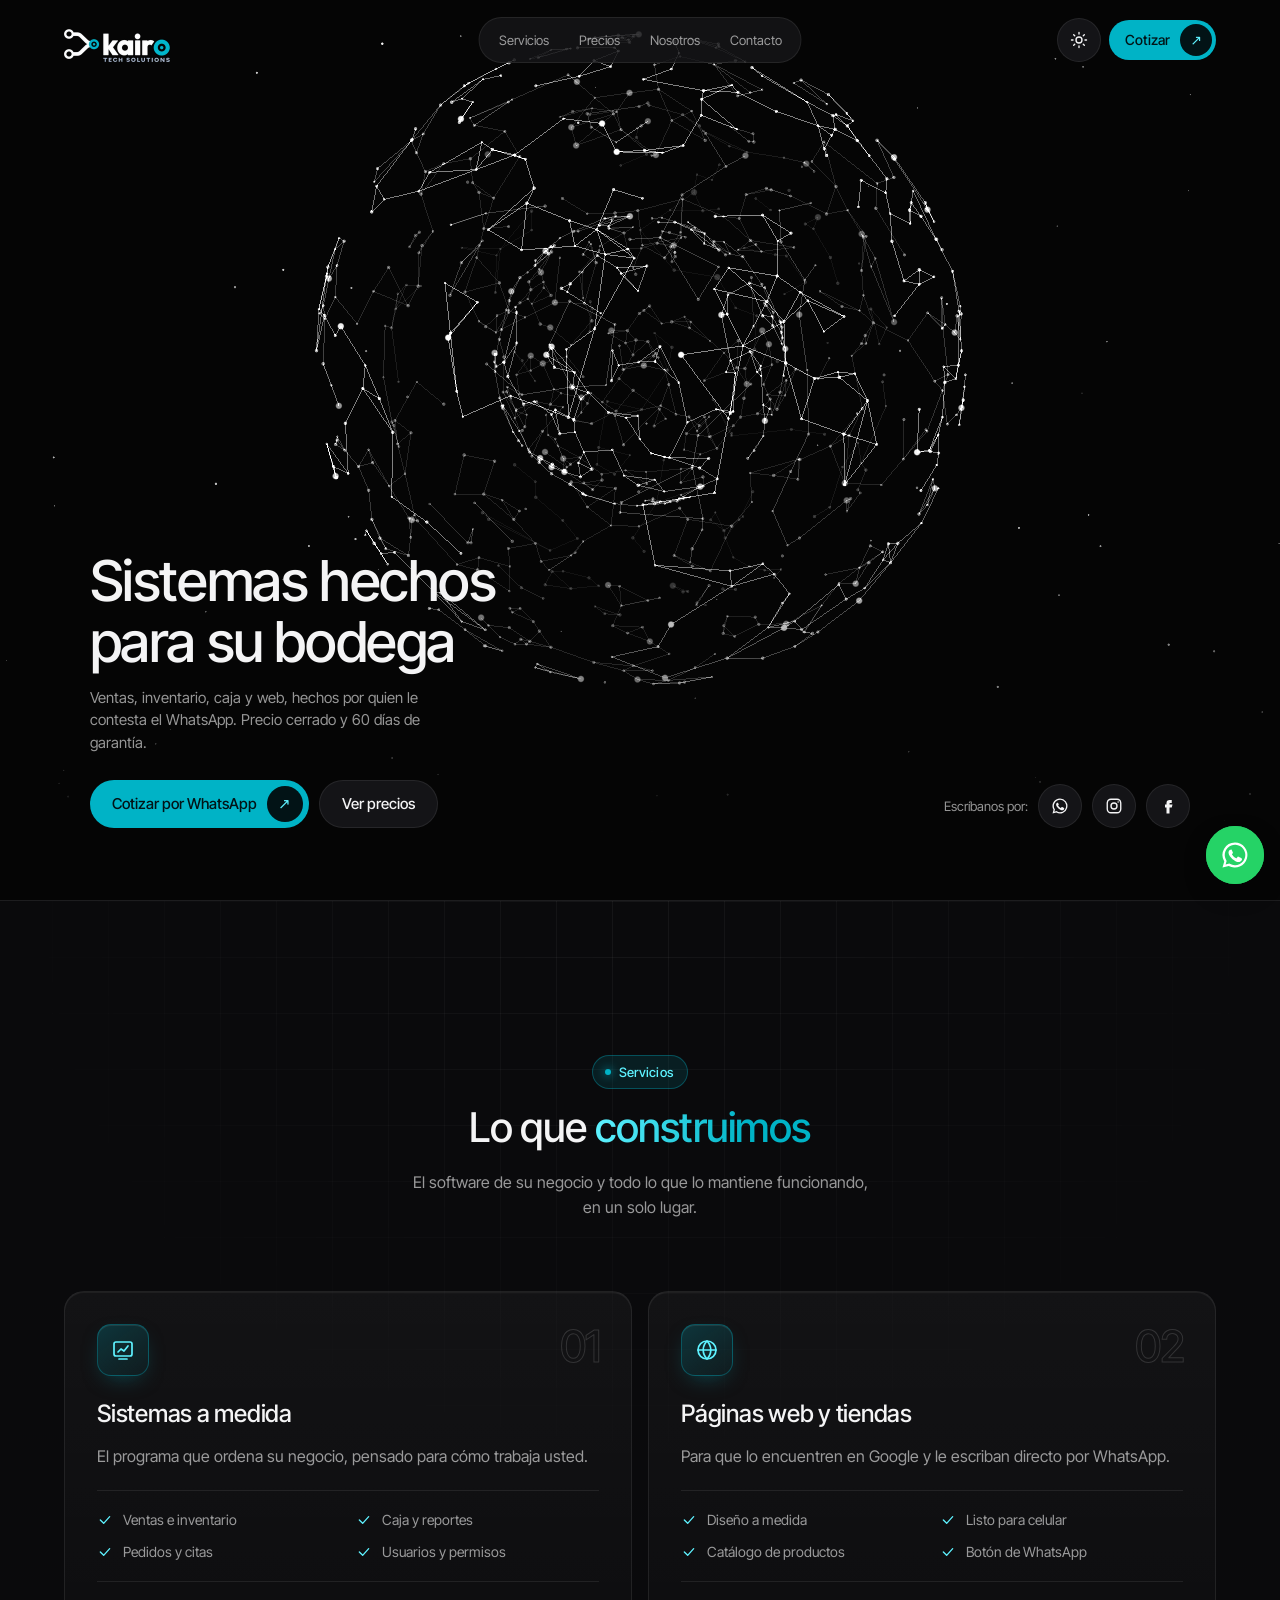
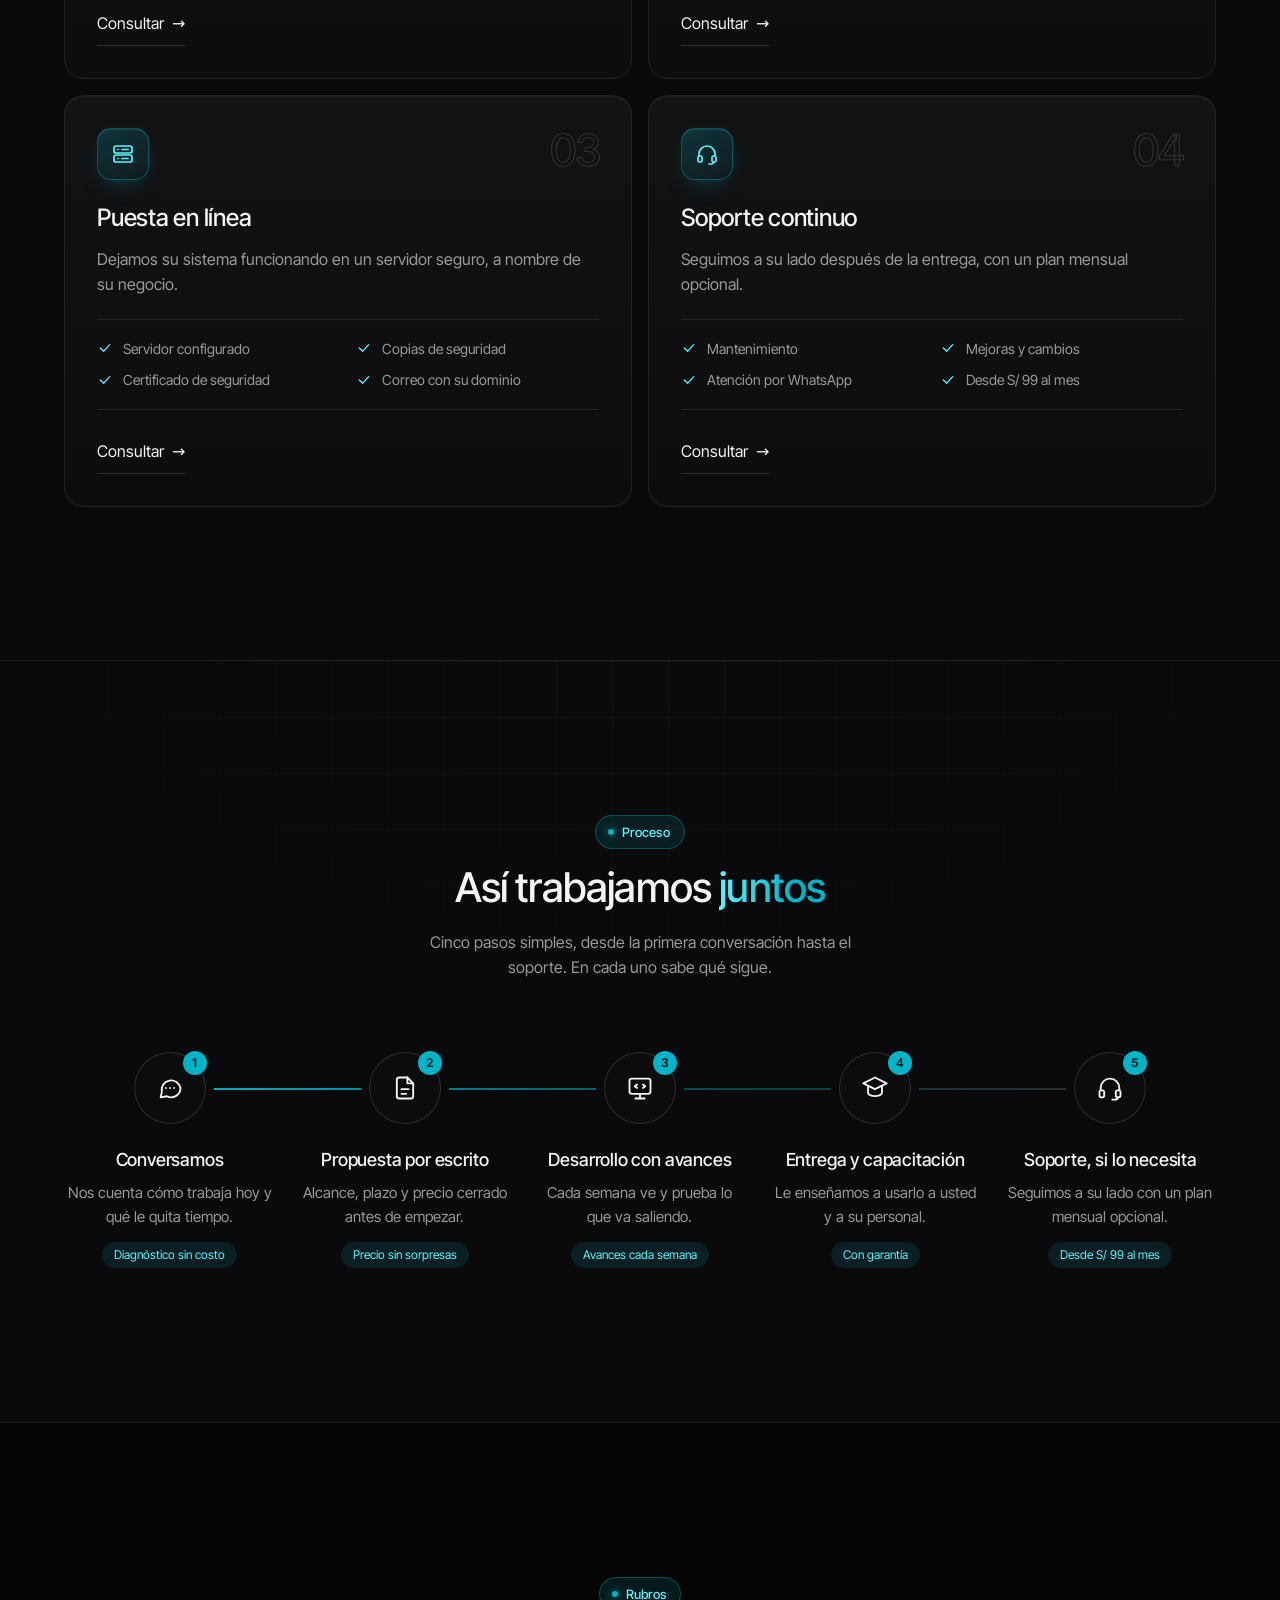
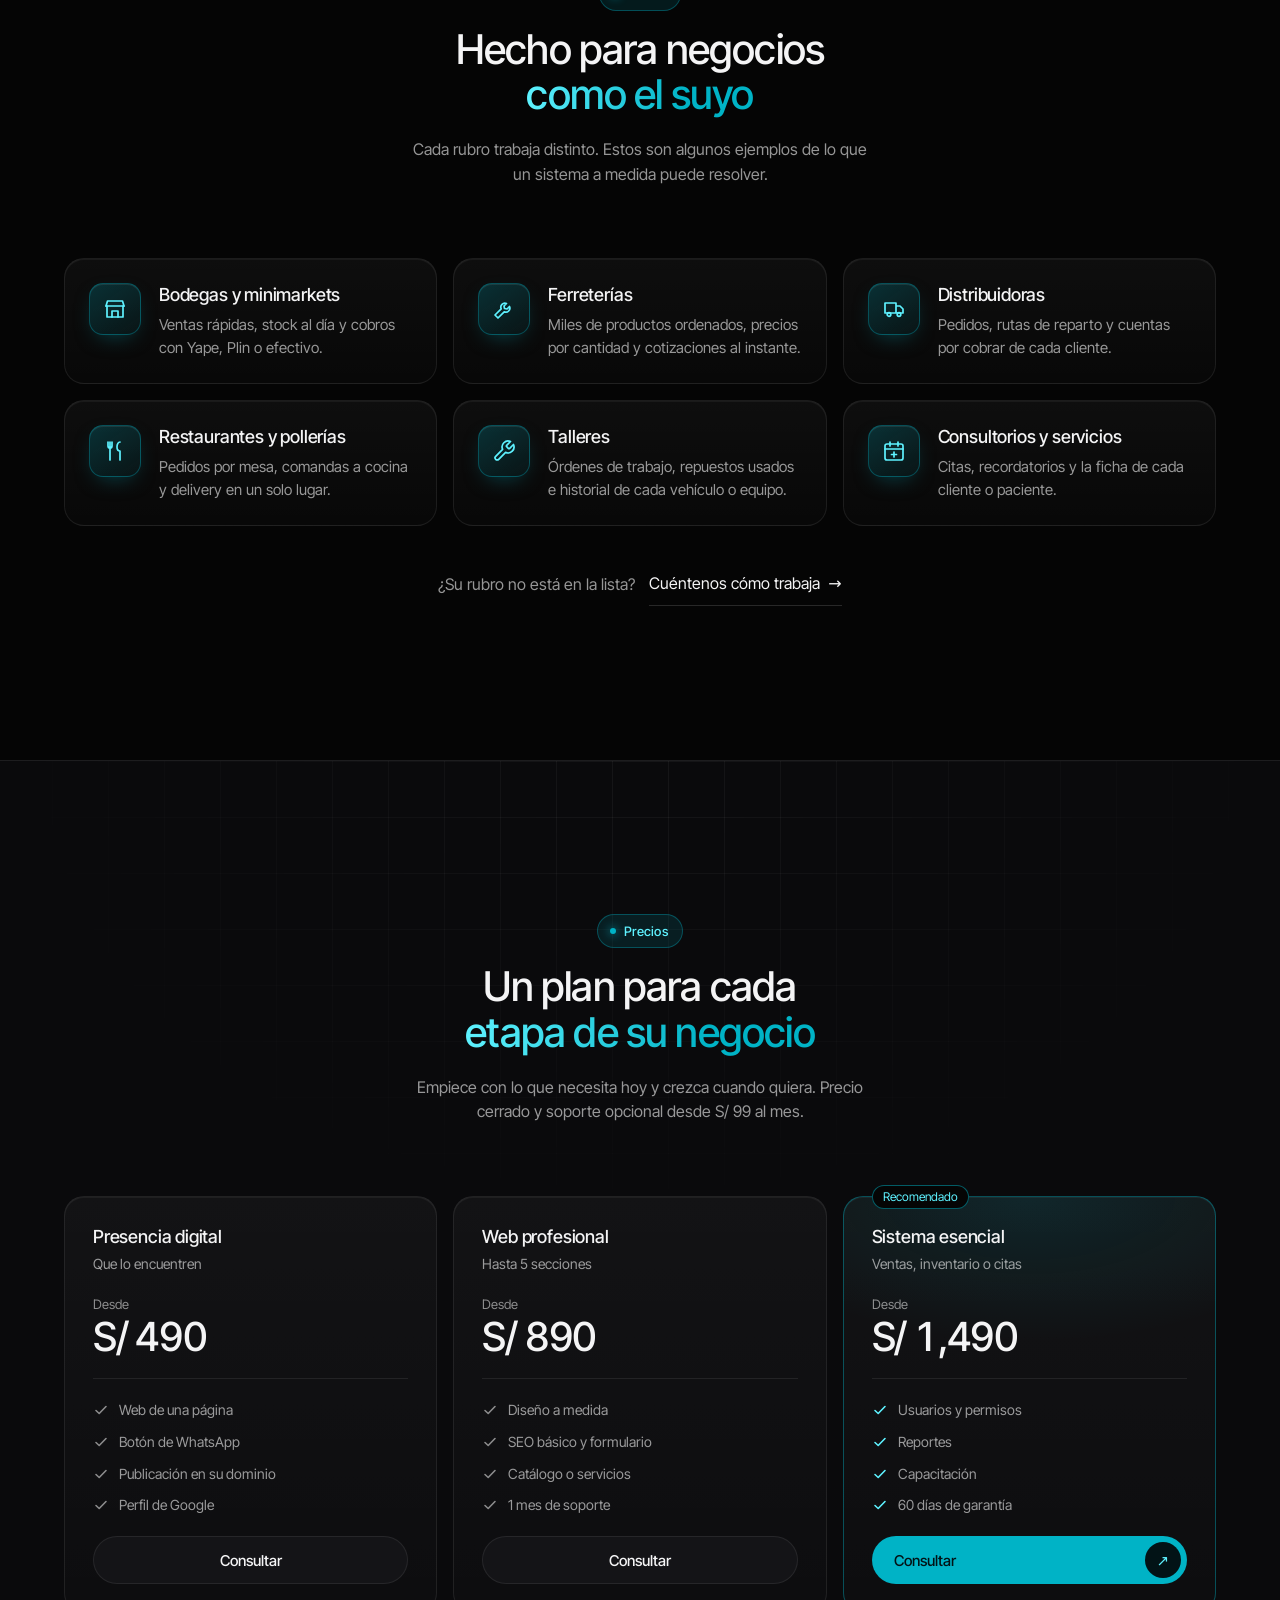
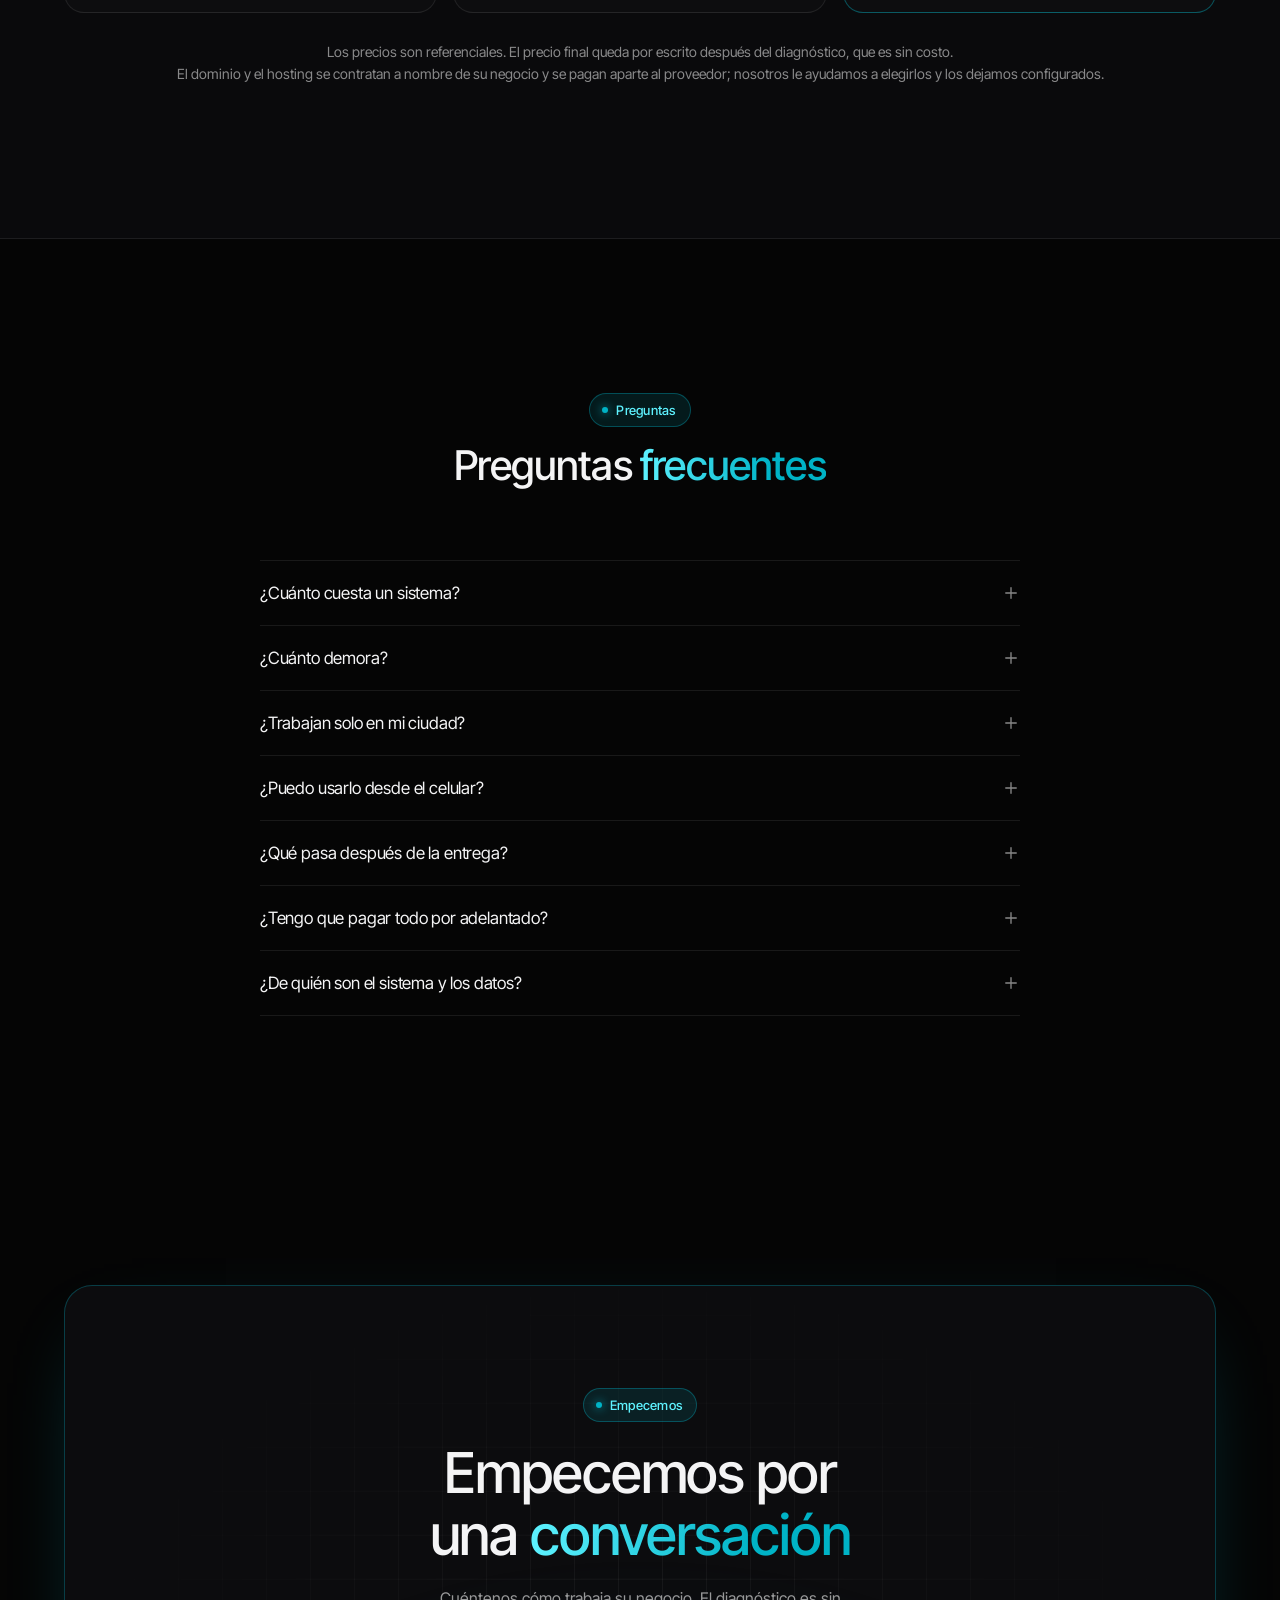
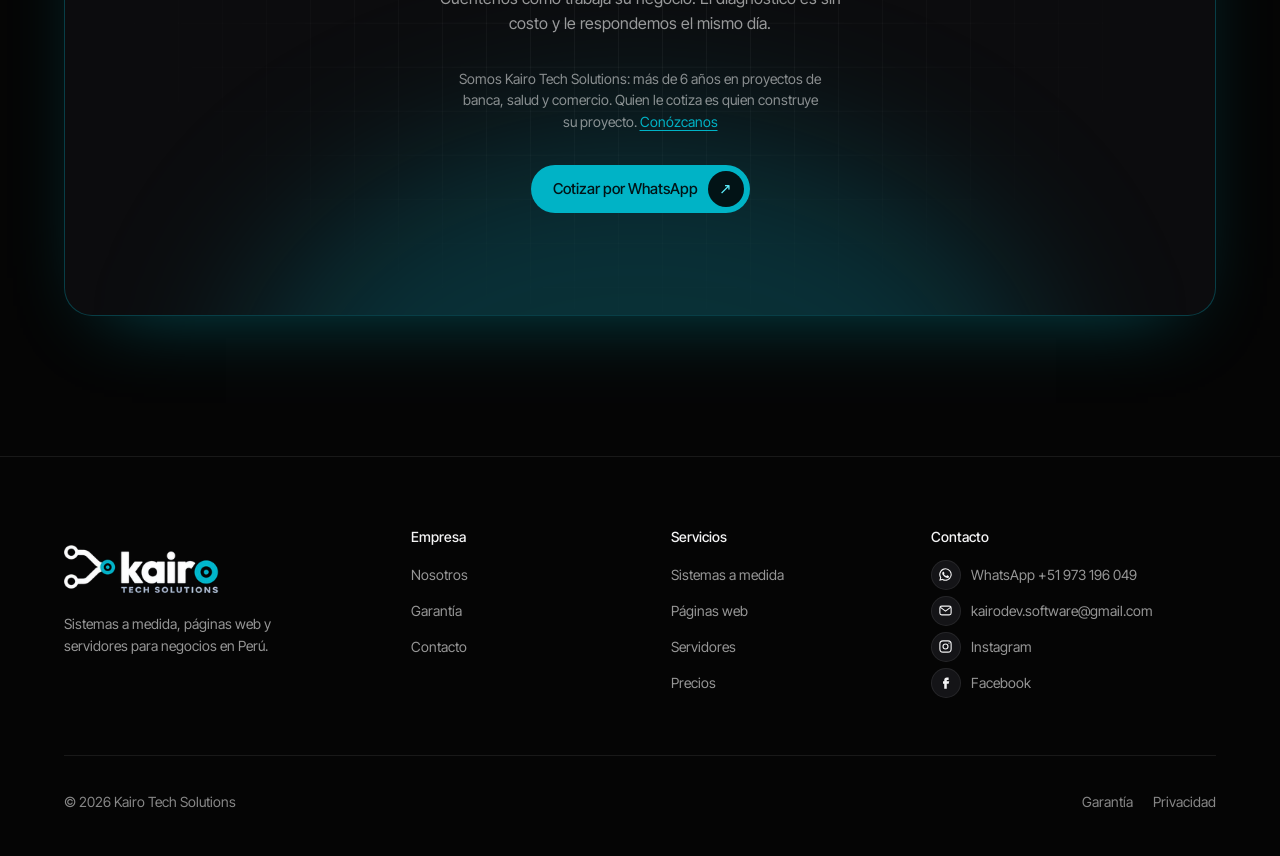
==== commit d5afeb9e: "Botón flotante de WhatsApp, portada más corta y datos para Google - Botón flotante de WhatsApp (solo" ====
--- a/index.html
+++ b/index.html
@@ -1,6 +1,6 @@
 <!DOCTYPE html><html lang="es" data-tema="oscuro"><head><meta charset="utf-8"><script>
       // Antes de pintar: aplica el tema guardado para que no parpadee
       try { if (localStorage.getItem("tema") === "claro") document.documentElement.dataset.tema = "claro"; } catch (e) {}
-    </script><meta name="viewport" content="width=device-width, initial-scale=1"><title>Kairo Tech Solutions · Sistemas a medida y webs para negocios en Perú</title><link rel="preload" href="/_astro/inter-tight-latin-wght-normal.DX-nOvPD.woff2" as="font" type="font/woff2" crossorigin><link rel="preconnect" href="https://wa.me"><meta name="description" content="Sistemas a medida, páginas web y servidores para negocios en Perú. Trato directo con quien programa y garantía de 60 días."><link rel="canonical" href="https://kairodev.pages.dev/"><meta property="og:title" content="Kairo Tech Solutions · Sistemas a medida y webs para negocios en Perú"><meta property="og:description" content="Sistemas a medida, páginas web y servidores para negocios en Perú. Trato directo con quien programa y garantía de 60 días."><meta property="og:image" content="https://kairodev.pages.dev/marca/logo-horizontal.png"><meta property="og:type" content="website"><meta property="og:locale" content="es_PE"><link rel="icon" href="/favicon.png"><link rel="apple-touch-icon" href="/apple-touch-icon.png"><meta name="theme-color" content="#050505"><style>/*! tailwindcss v4.3.5 | MIT License | https://tailwindcss.com */
-@layer properties{@supports (((-webkit-hyphens:none)) and (not (margin-trim:block))) or ((-moz-orient:inline) and (not (color:rgb(from red r g b)))){*,:before,:after,::backdrop{--tw-rotate-x:initial;--tw-rotate-y:initial;--tw-rotate-z:initial;--tw-skew-x:initial;--tw-skew-y:initial;--tw-border-style:solid;--tw-shadow:0 0 #0000;--tw-shadow-color:initial;--tw-shadow-alpha:100%;--tw-inset-shadow:0 0 #0000;--tw-inset-shadow-color:initial;--tw-inset-shadow-alpha:100%;--tw-ring-color:initial;--tw-ring-shadow:0 0 #0000;--tw-inset-ring-color:initial;--tw-inset-ring-shadow:0 0 #0000;--tw-ring-inset:initial;--tw-ring-offset-width:0px;--tw-ring-offset-color:#fff;--tw-ring-offset-shadow:0 0 #0000;--tw-outline-style:solid;--tw-blur:initial;--tw-brightness:initial;--tw-contrast:initial;--tw-grayscale:initial;--tw-hue-rotate:initial;--tw-invert:initial;--tw-opacity:initial;--tw-saturate:initial;--tw-sepia:initial;--tw-drop-shadow:initial;--tw-drop-shadow-color:initial;--tw-drop-shadow-alpha:100%;--tw-drop-shadow-size:initial;--tw-backdrop-blur:initial;--tw-backdrop-brightness:initial;--tw-backdrop-contrast:initial;--tw-backdrop-grayscale:initial;--tw-backdrop-hue-rotate:initial;--tw-backdrop-invert:initial;--tw-backdrop-opacity:initial;--tw-backdrop-saturate:initial;--tw-backdrop-sepia:initial;--tw-ease:initial}}}@layer theme{:root,:host{--font-sans:-apple-system, BlinkMacSystemFont, "Segoe UI", Roboto, "Helvetica Neue", "Noto Sans", Arial, sans-serif, "Apple Color Emoji", "Segoe UI Emoji", "Segoe UI Symbol", "Noto Color Emoji";--font-mono:ui-monospace, SFMono-Regular, Menlo, Monaco, Consolas, "Liberation Mono", "Courier New", monospace;--ease-in:cubic-bezier(.4, 0, 1, 1);--ease-in-out:cubic-bezier(.4, 0, .2, 1);--default-transition-duration:.15s;--default-transition-timing-function:cubic-bezier(.4, 0, .2, 1);--default-font-family:var(--font-sans);--default-mono-font-family:var(--font-mono)}}@layer base{*,:after,:before,::backdrop{box-sizing:border-box;border:0 solid;margin:0;padding:0}::file-selector-button{box-sizing:border-box;border:0 solid;margin:0;padding:0}html,:host{-webkit-text-size-adjust:100%;tab-size:4;line-height:1.5;font-family:var(--default-font-family,-apple-system, BlinkMacSystemFont, "Segoe UI", Roboto, "Helvetica Neue", "Noto Sans", Arial, sans-serif, "Apple Color Emoji", "Segoe UI Emoji", "Segoe UI Symbol", "Noto Color Emoji");font-feature-settings:var(--default-font-feature-settings,normal);font-variation-settings:var(--default-font-variation-settings,normal);-webkit-tap-highlight-color:transparent}hr{height:0;color:inherit;border-top-width:1px}abbr:where([title]){text-decoration:underline dotted}h1,h2,h3,h4,h5,h6{font-size:inherit;font-weight:inherit}a{color:inherit;-webkit-text-decoration:inherit;-webkit-text-decoration:inherit;-webkit-text-decoration:inherit;text-decoration:inherit}b,strong{font-weight:bolder}code,kbd,samp,pre{font-family:var(--default-mono-font-family,ui-monospace, SFMono-Regular, Menlo, Monaco, Consolas, "Liberation Mono", "Courier New", monospace);font-feature-settings:var(--default-mono-font-feature-settings,normal);font-variation-settings:var(--default-mono-font-variation-settings,normal);font-size:1em}small{font-size:80%}sub,sup{vertical-align:baseline;font-size:75%;line-height:0;position:relative}sub{bottom:-.25em}sup{top:-.5em}table{text-indent:0;border-color:inherit;border-collapse:collapse}:-moz-focusring:where(:not(iframe)){outline:auto}progress{vertical-align:baseline}summary{display:list-item}ol,ul,menu{list-style:none}img,svg,video,canvas,audio,iframe,embed,object{vertical-align:middle;display:block}img,video{max-width:100%;height:auto}button,input,select,optgroup,textarea{font:inherit;font-feature-settings:inherit;font-variation-settings:inherit;letter-spacing:inherit;color:inherit;opacity:1;background-color:#0000;border-radius:0}::file-selector-button{font:inherit;font-feature-settings:inherit;font-variation-settings:inherit;letter-spacing:inherit;color:inherit;opacity:1;background-color:#0000;border-radius:0}:where(select:is([multiple],[size])) optgroup{font-weight:bolder}:where(select:is([multiple],[size])) optgroup option{padding-inline-start:20px}::file-selector-button{margin-inline-end:4px}::placeholder{opacity:1}@supports (not ((-webkit-appearance:-apple-pay-button))) or (contain-intrinsic-size:1px){::placeholder{color:currentColor}@supports (color:color-mix(in lab, red, red)){::placeholder{color:color-mix(in oklab, currentcolor 50%, transparent)}}}textarea{resize:vertical}::-webkit-search-decoration{-webkit-appearance:none}::-webkit-date-and-time-value{min-height:1lh;text-align:inherit}::-webkit-datetime-edit{display:inline-flex}::-webkit-datetime-edit-fields-wrapper{padding:0}::-webkit-datetime-edit{padding-block:0}::-webkit-datetime-edit-year-field{padding-block:0}::-webkit-datetime-edit-month-field{padding-block:0}::-webkit-datetime-edit-day-field{padding-block:0}::-webkit-datetime-edit-hour-field{padding-block:0}::-webkit-datetime-edit-minute-field{padding-block:0}::-webkit-datetime-edit-second-field{padding-block:0}::-webkit-datetime-edit-millisecond-field{padding-block:0}::-webkit-datetime-edit-meridiem-field{padding-block:0}::-webkit-calendar-picker-indicator{line-height:1}:-moz-ui-invalid{box-shadow:none}button,input:where([type=button],[type=reset],[type=submit]){appearance:button}::file-selector-button{appearance:button}::-webkit-inner-spin-button{height:auto}::-webkit-outer-spin-button{height:auto}[hidden]:where(:not([hidden=until-found])){display:none!important}}@layer components;@layer utilities{.visible{visibility:visible}.flex{display:flex}.hidden{display:none}.transform{transform:var(--tw-rotate-x, ) var(--tw-rotate-y, ) var(--tw-rotate-z, ) var(--tw-skew-x, ) var(--tw-skew-y, )}.flex-wrap{flex-wrap:wrap}.border{border-style:var(--tw-border-style);border-width:1px}.text-wrap{text-wrap:wrap}.ring{--tw-ring-shadow:var(--tw-ring-inset, ) 0 0 0 calc(1px + var(--tw-ring-offset-width)) var(--tw-ring-color,currentcolor);box-shadow:var(--tw-inset-shadow), var(--tw-inset-ring-shadow), var(--tw-ring-offset-shadow), var(--tw-ring-shadow), var(--tw-shadow)}.outline{outline-style:var(--tw-outline-style);outline-width:1px}.filter{filter:var(--tw-blur, ) var(--tw-brightness, ) var(--tw-contrast, ) var(--tw-grayscale, ) var(--tw-hue-rotate, ) var(--tw-invert, ) var(--tw-saturate, ) var(--tw-sepia, ) var(--tw-drop-shadow, )}.backdrop-filter{backdrop-filter:var(--tw-backdrop-blur, ) var(--tw-backdrop-brightness, ) var(--tw-backdrop-contrast, ) var(--tw-backdrop-grayscale, ) var(--tw-backdrop-hue-rotate, ) var(--tw-backdrop-invert, ) var(--tw-backdrop-opacity, ) var(--tw-backdrop-saturate, ) var(--tw-backdrop-sepia, )}.transition{transition-property:color,background-color,border-color,outline-color,text-decoration-color,fill,stroke,--tw-gradient-from,--tw-gradient-via,--tw-gradient-to,opacity,box-shadow,transform,translate,scale,rotate,filter,-webkit-backdrop-filter,backdrop-filter,display,content-visibility,overlay,pointer-events;transition-timing-function:var(--tw-ease,var(--default-transition-timing-function));transition-duration:var(--tw-duration,var(--default-transition-duration))}.ease-in{--tw-ease:var(--ease-in);transition-timing-function:var(--ease-in)}.ease-in-out{--tw-ease:var(--ease-in-out);transition-timing-function:var(--ease-in-out)}}@font-face{font-family:Inter Tight Variable;font-style:normal;font-display:swap;font-weight:100 900;src:url(/_astro/inter-tight-cyrillic-ext-wght-normal.okcGN4Nq.woff2)format("woff2-variations");unicode-range:U+460-52F,U+1C80-1C8A,U+20B4,U+2DE0-2DFF,U+A640-A69F,U+FE2E-FE2F}@font-face{font-family:Inter Tight Variable;font-style:normal;font-display:swap;font-weight:100 900;src:url(/_astro/inter-tight-cyrillic-wght-normal.BS41q_Tv.woff2)format("woff2-variations");unicode-range:U+301,U+400-45F,U+490-491,U+4B0-4B1,U+2116}@font-face{font-family:Inter Tight Variable;font-style:normal;font-display:swap;font-weight:100 900;src:url(/_astro/inter-tight-greek-ext-wght-normal.DQgQPNk4.woff2)format("woff2-variations");unicode-range:U+1F??}@font-face{font-family:Inter Tight Variable;font-style:normal;font-display:swap;font-weight:100 900;src:url(/_astro/inter-tight-greek-wght-normal.sS1B39LI.woff2)format("woff2-variations");unicode-range:U+370-377,U+37A-37F,U+384-38A,U+38C,U+38E-3A1,U+3A3-3FF}@font-face{font-family:Inter Tight Variable;font-style:normal;font-display:swap;font-weight:100 900;src:url(/_astro/inter-tight-vietnamese-wght-normal.TKKdAiBA.woff2)format("woff2-variations");unicode-range:U+102-103,U+110-111,U+128-129,U+168-169,U+1A0-1A1,U+1AF-1B0,U+300-301,U+303-304,U+308-309,U+323,U+329,U+1EA0-1EF9,U+20AB}@font-face{font-family:Inter Tight Variable;font-style:normal;font-display:swap;font-weight:100 900;src:url(/_astro/inter-tight-latin-ext-wght-normal.B4u9PlvR.woff2)format("woff2-variations");unicode-range:U+100-2BA,U+2BD-2C5,U+2C7-2CC,U+2CE-2D7,U+2DD-2FF,U+304,U+308,U+329,U+1D00-1DBF,U+1E00-1E9F,U+1EF2-1EFF,U+2020,U+20A0-20AB,U+20AD-20C0,U+2113,U+2C60-2C7F,U+A720-A7FF}@font-face{font-family:Inter Tight Variable;font-style:normal;font-display:swap;font-weight:100 900;src:url(/_astro/inter-tight-latin-wght-normal.DX-nOvPD.woff2)format("woff2-variations");unicode-range:U+??,U+131,U+152-153,U+2BB-2BC,U+2C6,U+2DA,U+2DC,U+304,U+308,U+329,U+2000-206F,U+20AC,U+2122,U+2191,U+2193,U+2212,U+2215,U+FEFF,U+FFFD}:root{color-scheme:dark;--tinte:255 255 255;--fondo:#050505;--superficie:#0c0c0e;--superficie-2:#141417;--borde:rgb(var(--tinte) / 8%);--borde-fuerte:rgb(var(--tinte) / 14%);--texto:#f4f4f5;--texto-2:rgb(var(--tinte) / 58%);--texto-3:rgb(var(--tinte) / 52%);--acento:#00b3c6;--acento-claro:#5ef2ff;--sobre-acento:#021316;--acento-texto:#5ef2ff;--superficie-3:#1d1d22;--nav-fijo:#050505cc;--nav-pildora:#161618d9;--sombra-tarjeta:inset 0 1px 0 #ffffff0d;--banda:#0a0a0c;--resalta:linear-gradient(90deg, #5ef2ff, #00b3c6 70%);--acento-suave:#00b3c61f;--fuente:"Inter Tight Variable", "Inter Tight", system-ui, sans-serif;--radio-s:12px;--radio-m:20px;--radio-l:28px;--pildora:999px;--margen:clamp(16px, 5vw, 80px);--seccion:clamp(88px, 12vw, 160px);--ancho:1200px;--ease:cubic-bezier(.22, 1, .36, 1);--rapido:.16s;--medio:.28s;--lento:.6s}:root[data-tema=claro]{color-scheme:light;--tinte:0 0 0;--fondo:#f6f6f7;--superficie:#fff;--superficie-2:#ececee;--superficie-3:#e2e2e5;--borde:#00000017;--borde-fuerte:#00000029;--texto:#0b0b0c;--texto-2:#000000a8;--texto-3:#00000094;--acento-texto:#00707d;--nav-fijo:#f6f6f7d9;--nav-pildora:#ffffffd9;--sombra-tarjeta:0 1px 2px #0000000a, 0 8px 24px -12px #0000001a;--banda:#ebedf0;--resalta:linear-gradient(90deg, #00808f, #00a3b5 70%)}[data-tema=claro] .tarjeta{background:var(--superficie)}[data-tema=claro] .tarjeta--destacada{background:radial-gradient(120% 50% at 50% 0%, #00b3c61a, transparent 70%), var(--superficie)}[data-tema=claro] .btn--primario:hover{box-shadow:0 8px 24px -8px #00b3c699}.logo-claro{display:none!important}[data-tema=claro] .logo-claro{display:block!important}[data-tema=claro] .logo-oscuro{display:none!important}.cambiando-tema,.cambiando-tema *{transition:background-color var(--medio), color var(--medio), border-color var(--medio)!important}html{background:var(--fondo);color:var(--texto);-webkit-font-smoothing:antialiased;scroll-behavior:smooth;scroll-padding-top:80px}body{font-family:var(--fuente);margin:0;font-size:16px;line-height:1.55;overflow-x:hidden}a{color:inherit;text-decoration:none}img{max-width:100%;height:auto;display:block}h1,h2,h3{text-wrap:balance;margin:0;font-weight:500}h2{letter-spacing:-.02em;font-size:clamp(32px,3.2vw,48px);line-height:1.1}h3{letter-spacing:-.01em;font-size:20px;line-height:1.3}p{margin:0}:focus-visible{outline:2px solid var(--acento);outline-offset:3px;border-radius:6px}.sr-only{clip:rect(0 0 0 0);white-space:nowrap;width:1px;height:1px;position:absolute;overflow:hidden}.contenedor{width:100%;max-width:calc(var(--ancho) + 2 * var(--margen));padding-inline:var(--margen);margin-inline:auto}.seccion{padding-block:var(--seccion)}.btn{border-radius:var(--pildora);cursor:pointer;min-height:48px;transition:transform var(--rapido) var(--ease), background-color var(--rapido), box-shadow var(--medio);border:0;align-items:center;gap:10px;padding:6px 6px 6px 22px;font-family:inherit;font-size:15px;font-weight:500;display:inline-flex}.btn:active{transform:scale(.97)}.btn--primario{background:var(--acento);color:var(--sobre-acento)}.btn--primario:hover{background:var(--acento-claro);box-shadow:0 0 32px #00b3c659}.btn__flecha{border-radius:var(--pildora);background:var(--sobre-acento);width:36px;height:36px;color:var(--acento-claro);transition:transform var(--medio) var(--ease);place-items:center;display:grid}.btn--primario:hover .btn__flecha{transform:rotate(-45deg)}.btn--secundario{background:var(--superficie-2);color:var(--texto);border:1px solid var(--borde);padding:0 22px}.btn--secundario:hover{background:var(--superficie-3)}.btn--chico{min-height:40px;padding:4px 4px 4px 16px;font-size:14px}.btn--chico .btn__flecha{width:32px;height:32px}.nav{z-index:40;padding:18px var(--margen);transition:background-color var(--medio), border-color var(--medio), padding var(--medio) var(--ease);border-bottom:1px solid #0000;justify-content:space-between;align-items:center;gap:16px;display:flex;position:fixed;inset:0 0 auto}.nav--fijo{background:var(--nav-fijo);border-bottom-color:var(--borde);padding-block:10px}.nav__logo img{width:auto;height:44px}.nav__links{border:1px solid var(--borde);border-radius:var(--pildora);background:var(--nav-pildora);gap:2px;padding:5px;display:flex;position:absolute;left:50%;transform:translate(-50%)}.nav__links a{border-radius:var(--pildora);color:var(--texto-2);transition:color var(--rapido), background-color var(--rapido);padding:7px 14px;font-size:13px}.nav__links a:hover,.nav__links a[aria-current=page]{color:var(--texto);background:rgb(var(--tinte) / 6%)}.nav__boton-menu{border-radius:var(--pildora);border:1px solid var(--borde);background:var(--superficie-2);width:44px;height:44px;color:var(--texto);cursor:pointer;place-items:center;display:none}.nav__boton-menu svg{width:18px;height:18px}.nav__acciones{align-items:center;gap:8px;display:flex}.tema{border-radius:var(--pildora);border:1px solid var(--borde);background:var(--superficie-2);width:44px;height:44px;color:var(--texto);cursor:pointer;transition:background-color var(--rapido), transform var(--rapido) var(--ease);place-items:center;display:grid}.tema:hover{background:var(--superficie-3)}.tema:active{transform:scale(.94)}.tema svg{width:18px;height:18px}.tema .icono-luna,[data-tema=claro] .tema .icono-sol{display:none}[data-tema=claro] .tema .icono-luna{display:block}.menu-movil{z-index:50;padding:18px var(--margen) 32px;background:var(--fondo);opacity:0;visibility:hidden;transition:opacity var(--medio) var(--ease), transform var(--medio) var(--ease), visibility 0s linear var(--medio);flex-direction:column;display:flex;position:fixed;inset:0;transform:translateY(-8px)}.menu-movil[data-abierto]{opacity:1;visibility:visible;transition-delay:0s;transform:none}.menu-movil__cabecera{justify-content:space-between;align-items:center;display:flex}.menu-movil__cabecera img{width:auto;height:44px}.menu-movil nav{flex-direction:column;margin-top:40px;display:flex}.menu-movil nav a{letter-spacing:-.02em;border-bottom:1px solid var(--borde);padding:12px 0;font-size:28px;display:block}.menu-movil .btn{justify-content:space-between;margin-top:auto}@media (width<=900px){.nav__links,.nav .btn--chico{display:none}.nav__boton-menu{display:grid}}.hero{background:var(--fondo);isolation:isolate;min-height:100svh;position:relative;overflow:hidden}.hero [data-globo]{z-index:0;opacity:0;transition:opacity 1.6s .2s;position:absolute;inset:0;-webkit-mask-image:linear-gradient(#000 58%,#0009 76%,#0000 94%);mask-image:linear-gradient(#000 58%,#0009 76%,#0000 94%)}.globo-listo [data-globo]{opacity:1}.hero__contenido{z-index:2;grid-template-columns:1fr auto;align-items:end;gap:32px;padding:0 clamp(16px,7vw,120px) clamp(36px,8vh,80px);display:grid;position:absolute;inset:auto 0 0}.hero h1{letter-spacing:-.025em;margin-bottom:14px;font-size:clamp(40px,4.4vw,68px);line-height:1.08}.hero h1 .l{display:block}.hero .rota{display:inline-block}.hero__bajada{max-width:40ch;color:var(--texto-2);margin-bottom:26px;font-size:15px;line-height:1.5}.hero__acciones{flex-wrap:wrap;gap:10px;display:flex}.canales{color:var(--texto-2);align-items:center;gap:10px;font-size:13px;display:flex}.canales a{background:var(--superficie-2);border:1px solid var(--borde);width:44px;height:44px;color:var(--texto);transition:background-color var(--rapido), color var(--rapido);border-radius:50%;place-items:center;display:grid}.canales a:hover{background:var(--acento);color:var(--sobre-acento)}.canales svg{width:18px;height:18px}@media (width<=860px){.hero__contenido{grid-template-columns:1fr;gap:28px;padding-bottom:32px}.hero h1{font-size:clamp(36px,10vw,46px)}}.aparece{opacity:0;filter:blur(8px);animation:aparece .9s var(--ease) forwards;transform:translateY(14px)}.aparece:nth-child(2){animation-delay:.12s}.d1{animation-delay:.3s}.d2{animation-delay:.42s}.d3{animation-delay:.54s}@keyframes aparece{to{opacity:1;filter:blur();transform:none}}.listo .aparece{opacity:1;filter:none;animation:none;transform:none}.listo [data-globo]{opacity:1;transition:none}.js-anim [data-revelar]{opacity:0;filter:blur(6px);transition:opacity var(--lento) var(--ease), filter var(--lento) var(--ease), transform var(--lento) var(--ease);transform:translateY(16px)}.js-anim [data-revelar].visto{opacity:1;filter:none;transform:none}.js-anim [data-revelar].fin{transition:none}.cabecera{gap:20px;margin-bottom:clamp(40px,6vw,72px);display:grid}.cabecera p{color:var(--texto-2);max-width:52ch}.cabecera--centrada{text-align:center;justify-items:center}.cabecera--centrada h2{max-width:18ch}.etiqueta{border-radius:var(--pildora);background:var(--acento-suave);color:var(--acento-texto);letter-spacing:.02em;border:1px solid #00b3c659;align-items:center;gap:8px;padding:6px 14px 6px 12px;font-size:13px;font-weight:500;display:inline-flex}.etiqueta:before{content:"";background:var(--acento);width:6px;height:6px;box-shadow:0 0 10px var(--acento);border-radius:50%}.cabecera--centrada .etiqueta{margin-bottom:-4px}.resalta{background:var(--resalta);color:#0000;-webkit-background-clip:text;background-clip:text}.cabecera--centrada p{margin-inline:auto}.seccion--banda{isolation:isolate;background:var(--banda);border-block:1px solid var(--borde);position:relative}.seccion--banda:before{content:"";z-index:-1;pointer-events:none;background-image:linear-gradient(rgb(var(--tinte) / 5%) 1px, transparent 1px), linear-gradient(90deg, rgb(var(--tinte) / 5%) 1px, transparent 1px);background-position:top;background-size:56px 56px;position:absolute;inset:0;-webkit-mask-image:radial-gradient(70% 60% at 50% 0,#000,#0000 75%);mask-image:radial-gradient(70% 60% at 50% 0,#000,#0000 75%)}.seccion--banda .ruta__nodo{box-shadow:0 0 0 8px var(--banda)}.seccion--banda .ruta li:hover .ruta__nodo{box-shadow:0 0 0 8px var(--banda), 0 0 32px #00b3c64d}.seccion--banda+.seccion--banda{border-top:0}.tarjeta{border-radius:var(--radio-m);background:linear-gradient(180deg, rgb(var(--tinte) / 4%), rgb(var(--tinte) / 1.5%));border:1px solid var(--borde);box-shadow:var(--sombra-tarjeta);transition:border-color var(--medio);transition:border-color var(--medio), transform var(--medio) var(--ease), box-shadow var(--medio);padding:28px;position:relative}@media (hover:hover){.tarjeta:hover{box-shadow:var(--sombra-tarjeta), 0 18px 40px -20px #00b3c659;border-color:#00b3c666;transform:translateY(-4px)}.grafico.tarjeta:hover,.panel.tarjeta:hover{transform:none}}.tarjeta p{color:var(--texto-2)}.tarjeta--destacada{background:radial-gradient(120% 50% at 50% 0%, #00b3c61f, transparent 70%), linear-gradient(180deg, rgb(var(--tinte) / 4%), rgb(var(--tinte) / 1.5%));border-color:#00b3c666}.tarjeta--destacada:hover{border-color:#00b3c699}.ejemplo{border-radius:var(--pildora);border:1px dashed var(--borde-fuerte);color:var(--texto-3);white-space:nowrap;align-items:center;padding:2px 8px;font-size:11px;line-height:1.6;display:inline-flex}.punto{background:var(--acento);width:6px;height:6px;box-shadow:0 0 10px var(--acento);border-radius:50%;flex:none}.frag{border:1px solid var(--borde);border-radius:var(--radio-s);background:var(--fondo);color:var(--texto-2);font-size:13px;overflow:hidden}.frag__barra{border-bottom:1px solid var(--borde);color:var(--texto);justify-content:space-between;align-items:center;gap:12px;padding:10px 14px;display:flex}.frag table{border-collapse:collapse;font-variant-numeric:tabular-nums;width:100%}.frag th{text-align:left;color:var(--texto-3);padding:8px 14px;font-weight:400}.frag td{border-top:1px solid var(--borde);padding:9px 14px}.frag td:not(:first-child),.frag th:not(:first-child){text-align:right}.frag td:first-child{color:var(--texto)}.frag td:not(:first-child){white-space:nowrap}@media (width<=480px){.frag th,.frag td{padding-inline:10px}}.cian{color:var(--acento-texto)}.pilar__icono{width:52px;height:52px;color:var(--acento-texto);background:linear-gradient(145deg,#00b3c638,#00b3c60f);border:1px solid #00b3c659;border-radius:14px;flex:none;place-items:center;display:grid;box-shadow:inset 0 1px #ffffff14,0 8px 24px -12px #00b3c699}.pilar__icono svg{width:24px;height:24px}.pilar ul,.servicio ul{color:var(--texto-2);gap:8px;margin:0;padding:0;font-size:14px;list-style:none;display:grid}.pilar li,.servicio li{align-items:center;gap:10px;display:flex}.pilar li svg,.servicio li svg{width:16px;height:16px;color:var(--acento-texto);flex:none}.pilares{grid-template-columns:repeat(3,1fr);gap:16px;display:grid}.pilar{align-content:start;gap:16px;padding:32px 28px;display:grid}.pilar h3{margin-top:6px}.pilar ul{border-top:1px solid var(--borde);padding-top:18px}@media (width<=960px){.pilares{grid-template-columns:1fr}}.servicios{grid-template-columns:repeat(2,1fr);gap:16px;display:grid}.servicio{align-content:start;gap:14px;padding:32px;display:grid}.servicio__cabeza{justify-content:space-between;align-items:start;margin-bottom:8px;display:flex}.servicio__num{letter-spacing:-.04em;color:#0000;-webkit-text-stroke:1px var(--borde-fuerte);font-size:44px;font-weight:500;line-height:1}.servicio h3{font-size:24px}.servicio ul{border-block:1px solid var(--borde);grid-template-columns:1fr 1fr;gap:10px 16px;margin:8px 0 6px;padding:18px 0}.servicio .enlace-flecha{justify-self:start}@media (width<=860px){.servicios{grid-template-columns:1fr}}@media (width<=420px){.servicio{padding:24px 20px}.servicio ul{grid-template-columns:1fr}}.lista{margin:8px 0 0;padding:0;list-style:none;display:grid}.lista li{border-top:1px solid var(--borde);align-items:baseline;gap:14px;padding:14px 0;display:flex}.lista li .punto{transform:translateY(-3px)}.app{border-radius:var(--radio-m);border:1px solid var(--borde-fuerte);background:var(--superficie);max-width:1040px;color:var(--texto-2);margin-inline:auto;font-size:13px;overflow:hidden;box-shadow:0 40px 100px -40px #00b3c659,0 20px 50px -30px #00000080}.app__barra{border-bottom:1px solid var(--borde);background:var(--superficie-2);align-items:center;gap:14px;padding:12px 16px;display:flex}.app__puntos{gap:6px;display:flex}.app__puntos i{border-radius:50%;width:10px;height:10px}.app__puntos i:first-child{background:#ff5f57}.app__puntos i:nth-child(2){background:#febc2e}.app__puntos i:last-child{background:#28c840}.app__url{border-radius:var(--pildora);background:var(--fondo);max-width:320px;color:var(--texto-3);text-align:center;flex:1;margin-inline:auto;padding:4px 12px;font-size:12px}.app__cuerpo{grid-template-columns:170px 1fr;min-height:380px;display:grid}.app__menu{border-right:1px solid var(--borde);align-content:start;gap:2px;padding:16px 10px;display:grid}.app__menu span{border-radius:8px;padding:8px 12px}.app__menu .activo{background:var(--acento-suave);color:var(--acento-texto)}.app__main{align-content:start;gap:16px;padding:20px;display:grid}.app__saludo{gap:2px;display:grid}.app__saludo b{color:var(--texto);font-size:18px;font-weight:500}.app__kpis{grid-template-columns:repeat(3,1fr);gap:12px;display:grid}.app__kpi{border-radius:var(--radio-s);border:1px solid var(--borde);background:var(--fondo);gap:4px;padding:14px;display:grid}.app__kpi b{letter-spacing:-.02em;color:var(--texto);font-variant-numeric:tabular-nums;white-space:nowrap;font-size:clamp(20px,2.2vw,26px);font-weight:500}.app__kpi small{color:var(--texto-3);font-size:12px}.app__kpi small.sube{color:#16a34a}.app__kpi small.alerta{color:var(--acento-texto)}.app__fila{grid-template-columns:1.4fr 1fr;gap:12px;display:grid}.app__grafico,.app__lista{border-radius:var(--radio-s);border:1px solid var(--borde);background:var(--fondo);padding:14px}.app__titulo{color:var(--texto);justify-content:space-between;gap:8px;margin-bottom:10px;display:flex}.app__grafico svg{width:100%;height:130px;display:block}.app__dias{color:var(--texto-3);justify-content:space-between;margin-top:6px;font-size:11px;display:flex}.app__mov{border-top:1px solid var(--borde);grid-template-columns:auto 1fr auto;align-items:center;gap:10px;padding:9px 0;display:grid}.app__hora{color:var(--texto-3);font-variant-numeric:tabular-nums}.app__det{color:var(--texto);display:grid}.app__det small{color:var(--texto-3);font-size:11px}.app__mov b{color:var(--texto);font-variant-numeric:tabular-nums;font-weight:500}.app__puntos-lista{grid-template-columns:repeat(3,1fr);gap:24px;max-width:1040px;margin:40px auto 0;display:grid}.app__puntos-lista>div{align-items:baseline;gap:14px;display:flex}.app__puntos-lista .punto{transform:translateY(-3px)}.app__puntos-lista b{color:var(--texto);margin-bottom:4px;font-weight:500;display:block}.app__puntos-lista p{color:var(--texto-2);font-size:15px}@media (width<=900px){.app__cuerpo{grid-template-columns:1fr}.app__menu{border-right:0;border-bottom:1px solid var(--borde);padding:10px;display:flex;overflow:hidden}.app__menu span{white-space:nowrap}.app__fila{grid-template-columns:1fr}.app__puntos-lista{grid-template-columns:1fr;gap:16px}}@media (width<=560px){.app__kpis{grid-template-columns:1fr 1fr}.app__kpi:first-child{grid-column:1/-1}.app__barra .ejemplo{display:none}.app__main{padding:14px}}.ruta{position:relative}.ruta ol{grid-template-columns:repeat(5,1fr);gap:24px;margin:0;padding:0;list-style:none;display:grid;position:relative}.ruta li{text-align:center;align-content:start;justify-items:center;gap:10px;display:grid}.ruta h3{margin-top:14px;font-size:18px}.ruta p{color:var(--texto-2);max-width:24ch;font-size:15px}.ruta__linea{background:linear-gradient(90deg, var(--acento), #00b3c659 60%, var(--borde-fuerte));transform-origin:0;height:2px;transition:transform 1.2s var(--ease) .2s;border-radius:2px;position:absolute;top:36px;left:10%;right:10%}.js-anim .ruta .ruta__linea{transform:scaleX(0)}.js-anim .ruta.visto .ruta__linea{transform:none}.js-anim .ruta.fin .ruta__linea{transition:none}.ruta__nodo{background:var(--superficie);border:1px solid var(--borde-fuerte);width:72px;height:72px;color:var(--texto);box-shadow:0 0 0 8px var(--fondo);transition:border-color var(--medio), box-shadow var(--medio), color var(--medio);border-radius:50%;place-items:center;display:grid;position:relative}.ruta__nodo svg{width:28px;height:28px}.ruta__num{background:var(--acento);width:24px;height:24px;color:var(--sobre-acento);font-variant-numeric:tabular-nums;border-radius:50%;place-items:center;font-size:12px;font-weight:600;display:grid;position:absolute;top:-2px;right:-2px}.ruta li:hover .ruta__nodo{border-color:var(--acento);color:var(--acento-texto);box-shadow:0 0 0 8px var(--fondo), 0 0 32px #00b3c64d}.ruta__recibe{border-radius:var(--pildora);background:var(--acento-suave);color:var(--acento-texto);white-space:nowrap;margin-top:4px;padding:4px 12px;font-size:12px}@media (width<=960px){.ruta ol{grid-template-columns:1fr;gap:28px}.ruta li{text-align:left;grid-template-columns:72px 1fr;justify-items:start;gap:6px 20px}.ruta__nodo{grid-row:span 3}.ruta h3{margin-top:6px}.ruta p{max-width:46ch}.ruta__linea{transform-origin:top;background:linear-gradient(180deg, var(--acento), #00b3c659 60%, var(--borde-fuerte));width:2px;height:auto;inset:36px auto 36px 35px}.js-anim .ruta .ruta__linea{transform:scaleY(0)}}.cifras{grid-template-columns:1fr 1fr;gap:16px;display:grid}.cifras .tarjeta{align-content:space-between;gap:10px;min-height:180px;display:grid}.cifra{letter-spacing:-.03em;font-variant-numeric:tabular-nums;white-space:nowrap;font-size:clamp(32px,3.4vw,52px);line-height:1}.cifras p{font-size:15px}@media (width<=480px){.cifras{grid-template-columns:1fr}.cifras .tarjeta{min-height:0}}.rubros{grid-template-columns:repeat(3,1fr);gap:16px;display:grid}.rubro{align-items:flex-start;gap:18px;padding:24px;display:flex}.rubro h3{margin-bottom:6px;font-size:18px}.rubro p{font-size:15px}.rubros__nota{color:var(--texto-2);flex-wrap:wrap;justify-content:center;align-items:center;gap:4px 14px;margin-top:36px;display:flex}@media (width<=960px){.rubros{grid-template-columns:1fr 1fr}}@media (width<=640px){.rubros{grid-template-columns:1fr}}.planes{grid-template-columns:repeat(3,1fr);align-items:stretch;gap:16px;display:grid}.plan{flex-direction:column;gap:20px;display:flex}.plan__cabeza{gap:4px;display:grid}.plan__cabeza h3{justify-content:space-between;align-items:center;gap:8px;font-size:18px;display:flex}.plan__insignia{border-radius:var(--pildora);background:var(--fondo);color:var(--acento-texto);letter-spacing:0;white-space:nowrap;border:1px solid #00b3c680;padding:3px 10px;font-size:12px;font-weight:400;position:absolute;top:-12px;left:28px}.plan__para{font-size:14px}.plan__precio{gap:2px;display:grid}.plan__precio small{color:var(--texto-3);font-size:13px}.plan__precio strong{letter-spacing:-.03em;font-variant-numeric:tabular-nums;font-size:40px;font-weight:500;line-height:1.05}.plan ul{border-top:1px solid var(--borde);color:var(--texto-2);flex:1;align-content:start;gap:10px;margin:0;padding:20px 0 0;font-size:14px;list-style:none;display:grid}.plan li{align-items:flex-start;gap:10px;display:flex}.plan li svg{width:16px;height:16px;color:var(--texto-3);flex:none;margin-top:3px}.plan--destacado li svg{color:var(--acento-texto)}.plan .btn{justify-content:center}.plan .btn--primario{justify-content:space-between}.planes__nota{text-align:center;color:var(--texto-3);margin-top:28px;font-size:14px}@media (width<=900px){.planes{grid-template-columns:1fr}}@media (width<=620px){.planes{grid-template-columns:1fr}}.quien{margin-bottom:0}.quien h2{max-width:20ch}.quien__texto{justify-items:center;gap:16px;display:grid}.quien__texto p{color:var(--texto-2);max-width:58ch;font-size:18px;line-height:1.6}.quien__texto .enlace-flecha{margin-top:4px}.enlace-flecha{min-height:44px;color:var(--texto);border-bottom:1px solid var(--borde-fuerte);transition:border-color var(--rapido), color var(--rapido);align-items:center;gap:8px;display:inline-flex}.enlace-flecha:hover{color:var(--acento-texto);border-color:var(--acento)}.preguntas{border-top:1px solid var(--borde);max-width:760px;margin-inline:auto}.preguntas details{border-bottom:1px solid var(--borde)}.preguntas summary{cursor:pointer;letter-spacing:-.01em;justify-content:space-between;align-items:center;gap:24px;min-height:64px;padding:18px 0;font-size:17px;list-style:none;display:flex}.preguntas summary::-webkit-details-marker{display:none}.preguntas summary svg{width:18px;height:18px;color:var(--texto-3);transition:transform var(--medio) var(--ease), color var(--rapido);flex:none}.preguntas summary:hover svg{color:var(--texto)}.preguntas details[open] summary svg{color:var(--acento-texto);transform:rotate(45deg)}.preguntas details p{color:var(--texto-2);max-width:62ch;padding:0 48px 24px 0}.cierre{text-align:center;padding-block:clamp(64px,9vw,120px) clamp(80px,11vw,140px);position:relative}.cierre__caja{isolation:isolate;border-radius:var(--radio-l);background:var(--superficie);border:1px solid #00b3c64d;justify-items:center;gap:20px;padding:clamp(56px,8vw,104px) clamp(20px,5vw,64px);display:grid;position:relative;overflow:hidden;box-shadow:0 30px 80px -40px #00b3c673}.cierre__caja:before{content:"";z-index:-1;background-image:linear-gradient(rgb(var(--tinte) / 5%) 1px, transparent 1px), linear-gradient(90deg, rgb(var(--tinte) / 5%) 1px, transparent 1px);background-position:50%;background-size:44px 44px;position:absolute;inset:0;-webkit-mask-image:radial-gradient(60% 70%,#000,#0000 80%);mask-image:radial-gradient(60% 70%,#000,#0000 80%)}.cierre__caja:after{content:"";z-index:-1;filter:blur(80px);background:#00b3c638;border-radius:50%;width:70%;height:90%;position:absolute;bottom:-60%;left:50%;transform:translate(-50%)}.cierre h2{max-width:16ch;font-size:clamp(36px,4.4vw,64px)}.cierre p{color:var(--texto-2);max-width:46ch;margin-bottom:12px}.pie{border-top:1px solid var(--borde);color:var(--texto-2);background:var(--fondo);padding-block:72px 32px;font-size:14px}[data-tema=claro] .pie{color-scheme:dark;--tinte:255 255 255;--fondo:#050505;--superficie-2:#141417;--borde:#ffffff14;--borde-fuerte:#ffffff24;--texto:#f4f4f5;--texto-2:#ffffff9e;--texto-3:#ffffff85;--acento-texto:#5ef2ff;border-top-color:#0000}[data-tema=claro] .pie .logo-oscuro{display:block!important}[data-tema=claro] .pie .logo-claro{display:none!important}.pie__grilla{grid-template-columns:1.4fr 1fr 1fr 1.3fr;gap:40px;display:grid}.pie__marca img{width:auto;height:64px;margin-bottom:20px}.pie__contactos a{gap:10px;min-height:40px}.pie__icono{border:1px solid var(--borde);background:var(--superficie-2);width:30px;height:30px;color:var(--texto);transition:background-color var(--rapido), color var(--rapido), border-color var(--rapido);border-radius:50%;flex:none;place-items:center;display:grid}.pie__icono svg{width:15px;height:15px}.pie__contactos a:hover .pie__icono{background:var(--acento);border-color:var(--acento);color:var(--sobre-acento)}.pie__marca p{max-width:32ch}.pie h2{letter-spacing:0;color:var(--texto);margin-bottom:14px;font-size:14px}.pie ul{gap:4px;margin:0;padding:0;list-style:none;display:grid}.pie ul a{min-height:32px;transition:color var(--rapido);align-items:center;display:inline-flex}.pie ul a:hover{color:var(--texto)}.pie__final{border-top:1px solid var(--borde);color:var(--texto-3);flex-wrap:wrap;justify-content:space-between;gap:12px;margin-top:56px;padding-top:24px;display:flex}.pie__final nav{gap:20px;display:flex}.pie__final nav a,.pie__final>span{align-items:center;min-height:44px;display:inline-flex}.pie__final a:hover{color:var(--texto)}@media (width<=860px){.pie__grilla{grid-template-columns:1fr 1fr}.pie__marca{grid-column:1/-1}}.pagina{padding-top:clamp(140px,16vw,200px);padding-bottom:var(--seccion)}.pagina__cabeza{text-align:center;justify-items:center;gap:20px;max-width:820px;margin:0 auto clamp(48px,7vw,88px);display:grid}.pagina__cabeza h1{letter-spacing:-.03em;font-size:clamp(40px,5vw,72px);line-height:1.05}.pagina__cabeza p{color:var(--texto-2);max-width:52ch;font-size:18px}.pagina__cabeza time,.pagina__cabeza .rotulo{color:var(--texto-3);font-size:14px}.pagina__bloque+.pagina__bloque{margin-top:clamp(64px,9vw,120px)}.grilla-2{grid-template-columns:repeat(2,1fr);gap:16px;display:grid}.grilla-3{grid-template-columns:repeat(3,1fr);gap:16px;display:grid}.grilla-2 .tarjeta,.grilla-3 .tarjeta{align-content:start;gap:10px;display:grid}@media (width<=860px){.grilla-2,.grilla-3{grid-template-columns:1fr}}.prosa{max-width:68ch;color:var(--texto-2);font-size:17px;line-height:1.7}.prosa>*+*{margin-top:1.1em}.prosa h2{color:var(--texto);margin-top:2.2em;font-size:clamp(24px,2.4vw,30px)}.prosa h3{color:var(--texto);margin-top:1.8em}.prosa strong{color:var(--texto);font-weight:500}.prosa a{color:var(--texto);text-decoration:underline;-webkit-text-decoration-color:var(--acento);-webkit-text-decoration-color:var(--acento);text-decoration-color:var(--acento);text-underline-offset:3px}.prosa a:hover{color:var(--acento-texto)}.prosa ul,.prosa ol{padding-left:1.2em}.prosa li+li{margin-top:.4em}.prosa li::marker{color:var(--texto-3)}.prosa blockquote{border-left:2px solid var(--acento);color:var(--texto);margin-inline:0;padding-left:20px}.prosa table{border-collapse:collapse;width:100%;font-size:15px;display:block;overflow-x:auto}.prosa th,.prosa td{border-bottom:1px solid var(--borde);text-align:left;padding:10px 12px}.prosa th{color:var(--texto);font-weight:500}.prosa hr{border:0;border-top:1px solid var(--borde);margin-block:2.5em}.prosa code{background:var(--superficie-2);color:var(--texto);border-radius:6px;padding:2px 6px;font-size:.9em}.canal{align-content:start;gap:14px;display:grid}.canal__icono{background:var(--superficie-2);border:1px solid var(--borde);width:44px;height:44px;color:var(--texto);border-radius:50%;place-items:center;display:grid}.canal__icono svg{width:18px;height:18px}.canal--principal .canal__icono{background:var(--acento);color:var(--sobre-acento);border-color:#0000}.canal a.dato{color:var(--texto);word-break:break-word;font-size:18px}.canal a.dato:hover{color:var(--acento-texto)}.contacto{grid-template-columns:1.2fr 1fr 1fr;gap:16px;display:grid}@media (width<=960px){.contacto{grid-template-columns:1fr}}.articulos{border-top:1px solid var(--borde);max-width:860px;margin:0;padding:0;list-style:none}.articulos li{border-bottom:1px solid var(--borde)}.articulos a{transition:color var(--rapido);grid-template-columns:150px 1fr;gap:8px 32px;padding:28px 0;display:grid}.articulos a:hover h2{color:var(--acento-texto)}.articulos time{color:var(--texto-3);padding-top:4px;font-size:14px}.articulos h2{letter-spacing:-.01em;transition:color var(--rapido);font-size:22px;line-height:1.3}.articulos p{color:var(--texto-2);grid-column:2}.articulos .ejemplo{vertical-align:middle;margin-left:10px}@media (width<=640px){.articulos a{grid-template-columns:1fr}.articulos p{grid-column:auto}}.vacio{color:var(--texto-2)}.volver{min-height:44px;color:var(--texto-2);transition:color var(--rapido);align-items:center;gap:8px;display:inline-flex}.volver:hover{color:var(--texto)}@media (prefers-reduced-motion:reduce){html{scroll-behavior:auto}.aparece{opacity:1;filter:none;animation:none;transform:none}.js-anim [data-revelar]{filter:none;transform:none}*,:before,:after{transition-duration:0s!important}}.pagina-hero{isolation:isolate;background:var(--banda);border-bottom:1px solid var(--borde);padding:clamp(140px,16vw,200px) 0 clamp(72px,9vw,120px);position:relative;overflow:hidden}.pagina-hero:before{content:"";z-index:-2;background-image:linear-gradient(rgb(var(--tinte) / 5%) 1px, transparent 1px), linear-gradient(90deg, rgb(var(--tinte) / 5%) 1px, transparent 1px);background-size:56px 56px;position:absolute;inset:0;-webkit-mask-image:radial-gradient(70% 70% at 50% 40%,#000 30%,#0000 75%);mask-image:radial-gradient(70% 70% at 50% 40%,#000 30%,#0000 75%)}.pagina-hero:after{content:"";z-index:-1;aspect-ratio:1.6;filter:blur(20px);pointer-events:none;background:radial-gradient(closest-side,#00b3c638,#0000);width:min(900px,120vw);position:absolute;top:-20%;left:50%;translate:-50%}.pagina-hero__fondo{z-index:-1;pointer-events:none;position:absolute;inset:0;-webkit-mask-image:radial-gradient(60% 75%,#000 35%,#0000 80%);mask-image:radial-gradient(60% 75%,#000 35%,#0000 80%)}.anillo{aspect-ratio:1;border:1px solid rgb(var(--tinte) / 9%);border-radius:50%;animation:40s linear infinite gira;position:absolute;top:58%;left:50%;translate:-50% -50%}.anillo--1{width:380px}.anillo--2{border-style:dashed;border-color:rgb(var(--tinte) / 7%);width:620px;animation-duration:60s;animation-direction:reverse}.anillo--3{width:860px;animation-duration:90s}.anillo i{background:var(--acento-texto);border-radius:50%;width:8px;height:8px;margin-left:-4px;position:absolute;top:-4px;left:50%;box-shadow:0 0 12px 2px #00b3c6b3}.anillo i+i{top:auto;bottom:-4px}@keyframes gira{to{rotate:360deg}}@media (prefers-reduced-motion:reduce){.anillo{animation:none}}.pagina-hero__contenido{text-align:center;justify-items:center;gap:22px;display:grid}.pagina-hero h1{letter-spacing:-.035em;max-width:16ch;font-size:clamp(40px,5.4vw,76px);line-height:1.04}.pagina-hero__contenido>p{color:var(--texto-2);max-width:58ch;font-size:clamp(16px,1.4vw,19px)}.pagina-hero .rotulo{color:var(--texto-3)}.pagina-hero__acciones{flex-wrap:wrap;justify-content:center;gap:12px;margin-top:8px;display:flex}.pagina--tras-hero{padding-top:clamp(56px,8vw,96px)}@media (width<=640px){.anillo--1{width:260px}.anillo--2{width:420px}.anillo--3{width:600px}}.hoja{border-radius:var(--radio-m);border:1px solid var(--borde);background:var(--superficie);max-width:860px;box-shadow:var(--sombra-tarjeta);margin-inline:auto;padding:clamp(28px,5vw,56px)}.hoja .prosa{max-width:none}.pagina .grilla-3{margin-bottom:clamp(40px,6vw,64px)}.no-encontrada{border-bottom:0;place-content:center;min-height:100svh;display:grid}.no-encontrada__cifra{letter-spacing:-.06em;background:linear-gradient(180deg, var(--texto), rgb(var(--tinte) / 15%));color:#0000;-webkit-background-clip:text;background-clip:text;font-size:clamp(96px,16vw,200px);font-weight:500;line-height:.9}.manifiesto{isolation:isolate;text-align:center;position:relative;overflow:hidden}.manifiesto:before{content:"";aspect-ratio:2;z-index:-1;background:radial-gradient(closest-side,#00b3c624,#0000);width:min(760px,110vw);position:absolute;top:50%;left:50%;translate:-50% -50%}.manifiesto__texto{letter-spacing:-.03em;max-width:24ch;color:var(--texto);margin-inline:auto;font-size:clamp(28px,3.6vw,50px);line-height:1.18}.forma{grid-template-columns:repeat(3,1fr);gap:16px;display:grid}.forma__item{align-content:start;gap:12px;padding:28px;display:grid}.forma__item h3{font-size:20px}.forma__item p{font-size:15px}@media (width<=960px){.forma{grid-template-columns:1fr 1fr}}@media (width<=600px){.forma{grid-template-columns:1fr}}.contacto2{grid-template-columns:1.5fr 1fr;align-items:stretch;gap:16px;display:grid}.contacto2__wa{grid-template-columns:1fr 1fr;align-items:center;gap:28px;padding:clamp(24px,3.5vw,40px);display:grid}.contacto2__wa-texto{justify-items:start;gap:14px;display:grid}.contacto2__wa-texto p{color:var(--texto-2);font-size:15px}.contacto2__numero{letter-spacing:-.02em;color:var(--texto);font-variant-numeric:tabular-nums;font-size:clamp(26px,2.6vw,36px);font-weight:500}.contacto2__numero:hover{color:var(--acento-texto)}.contacto2__chat{border-radius:var(--radio-s);border:1px solid var(--borde);background:var(--fondo);align-content:start;gap:10px;padding:16px;font-size:13.5px;line-height:1.45;display:grid}.contacto2__chat-cabeza{border-bottom:1px solid var(--borde);align-items:center;gap:10px;padding-bottom:12px;display:flex}.contacto2__chat-cabeza div{display:grid}.contacto2__chat-cabeza b{color:var(--texto);font-size:14px;font-weight:500}.contacto2__chat-cabeza small{color:#16a34a;font-size:12px}.contacto2__avatar{background:var(--acento-texto);width:34px;height:34px;color:var(--fondo);border-radius:50%;place-items:center;font-weight:600;display:grid}.contacto2__msg{max-width:88%;color:var(--texto);border-radius:14px;padding:9px 12px}.contacto2__msg--cliente{background:#00b3c629;border-bottom-right-radius:4px;justify-self:end}.contacto2__msg--kairo{background:var(--superficie-2);border-bottom-left-radius:4px;justify-self:start}.contacto2__escribiendo{background:var(--superficie-2);border-radius:14px;justify-self:start;gap:4px;padding:10px 12px;display:inline-flex}.contacto2__escribiendo i{background:var(--texto-3);border-radius:50%;width:6px;height:6px;animation:1.2s ease-in-out infinite rebota}.contacto2__escribiendo i:nth-child(2){animation-delay:.15s}.contacto2__escribiendo i:nth-child(3){animation-delay:.3s}@keyframes rebota{0%,60%,to{opacity:.5;transform:translateY(0)}30%{opacity:1;transform:translateY(-4px)}}@media (prefers-reduced-motion:reduce){.contacto2__escribiendo i{animation:none}}.contacto2__nota{color:var(--texto-3);justify-self:center;font-size:11px}.contacto2__lado{gap:16px;display:grid}.contacto2__canal{align-items:flex-start;gap:18px;padding:24px;display:flex}.contacto2__canal>div{gap:6px;min-width:0;display:grid}.contacto2__canal .dato{color:var(--texto);overflow-wrap:anywhere;font-size:18px;font-weight:500}.contacto2__canal a.dato:hover{color:var(--acento-texto)}.contacto2__canal p{color:var(--texto-2);font-size:14px}.contacto2__redes{gap:10px;margin-top:4px;display:flex}.contacto2__redes a{border:1px solid var(--borde-fuerte);width:44px;height:44px;color:var(--texto-2);border-radius:50%;place-items:center;transition:color .2s,border-color .2s,background .2s;display:grid}.contacto2__redes a:hover{color:var(--acento-texto);background:var(--acento-suave);border-color:#00b3c680}.contacto2__redes svg{width:20px;height:20px}.sigue{grid-template-columns:repeat(3,1fr);gap:16px;margin:0;padding:0;list-style:none;display:grid}.sigue li{align-content:start;gap:12px;padding:28px;display:grid}.sigue__num{background:var(--acento-suave);width:44px;height:44px;color:var(--acento-texto);border:1px solid #00b3c673;border-radius:50%;place-items:center;font-weight:600;display:grid}.contar{gap:16px;max-width:760px;margin:24px auto 0;padding:clamp(24px,4vw,40px);display:grid}.contar ul{gap:12px;margin:0;padding:0;list-style:none;display:grid}.contar li{color:var(--texto-2);align-items:flex-start;gap:12px;display:flex}.contar li svg{width:20px;height:20px;color:var(--acento-texto);flex:none;margin-top:2px}.contar>p{color:var(--texto-3);font-size:14px}@media (width<=1000px){.contacto2{grid-template-columns:1fr}}@media (width<=720px){.contacto2__wa,.sigue{grid-template-columns:1fr}}.blog-grilla{grid-template-columns:repeat(2,1fr);gap:16px;display:grid}.blog-tarjeta{color:inherit;grid-template-rows:auto 1fr;padding:0;text-decoration:none;display:grid;overflow:hidden}.blog-tarjeta__portada{height:150px;color:var(--acento-texto);border-bottom:1px solid var(--borde);background:radial-gradient(circle at 50% 120%, #00b3c647, transparent 65%), linear-gradient(rgb(var(--tinte) / 5%) 1px, transparent 1px) 0 0 / 28px 28px, linear-gradient(90deg, rgb(var(--tinte) / 5%) 1px, transparent 1px) 0 0 / 28px 28px, var(--superficie-2);place-items:center;display:grid;position:relative}.blog-tarjeta__portada svg{filter:drop-shadow(0 0 14px #00b3c68c);width:52px;height:52px;transition:transform .4s cubic-bezier(.2,.7,.2,1)}.blog-tarjeta:hover .blog-tarjeta__portada svg{transform:scale(1.08)translateY(-2px)}.blog-tarjeta__cuerpo{align-content:start;gap:12px;padding:24px 28px 28px;display:grid}.blog-tarjeta__meta{color:var(--texto-3);flex-wrap:wrap;align-items:center;gap:8px 14px;font-size:13px;display:flex}.blog-tarjeta__tema{border-radius:var(--pildora);background:var(--acento-suave);color:var(--acento-texto);padding:3px 10px;font-weight:500}.blog-tarjeta h3{font-size:21px;line-height:1.25}.blog-tarjeta p{color:var(--texto-2);font-size:15px}.blog-tarjeta .enlace-flecha{justify-self:start;margin-top:4px}.blog-tarjeta__pronto{border-radius:var(--pildora);border:1px dashed var(--borde-fuerte);color:var(--texto-3);justify-self:start;margin-top:4px;padding:4px 12px;font-size:13px}.blog-sugerir{flex-wrap:wrap;justify-content:space-between;align-items:center;gap:20px;margin-top:24px;padding:clamp(24px,3.5vw,36px);display:flex}.blog-sugerir h3{margin-bottom:6px;font-size:20px}.blog-sugerir p{color:var(--texto-2);font-size:15px}@media (width<=760px){.blog-grilla{grid-template-columns:1fr}}@property --tw-rotate-x{syntax:"*";inherits:false}@property --tw-rotate-y{syntax:"*";inherits:false}@property --tw-rotate-z{syntax:"*";inherits:false}@property --tw-skew-x{syntax:"*";inherits:false}@property --tw-skew-y{syntax:"*";inherits:false}@property --tw-border-style{syntax:"*";inherits:false;initial-value:solid}@property --tw-shadow{syntax:"*";inherits:false;initial-value:0 0 #0000}@property --tw-shadow-color{syntax:"*";inherits:false}@property --tw-shadow-alpha{syntax:"<percentage>";inherits:false;initial-value:100%}@property --tw-inset-shadow{syntax:"*";inherits:false;initial-value:0 0 #0000}@property --tw-inset-shadow-color{syntax:"*";inherits:false}@property --tw-inset-shadow-alpha{syntax:"<percentage>";inherits:false;initial-value:100%}@property --tw-ring-color{syntax:"*";inherits:false}@property --tw-ring-shadow{syntax:"*";inherits:false;initial-value:0 0 #0000}@property --tw-inset-ring-color{syntax:"*";inherits:false}@property --tw-inset-ring-shadow{syntax:"*";inherits:false;initial-value:0 0 #0000}@property --tw-ring-inset{syntax:"*";inherits:false}@property --tw-ring-offset-width{syntax:"<length>";inherits:false;initial-value:0}@property --tw-ring-offset-color{syntax:"*";inherits:false;initial-value:#fff}@property --tw-ring-offset-shadow{syntax:"*";inherits:false;initial-value:0 0 #0000}@property --tw-outline-style{syntax:"*";inherits:false;initial-value:solid}@property --tw-blur{syntax:"*";inherits:false}@property --tw-brightness{syntax:"*";inherits:false}@property --tw-contrast{syntax:"*";inherits:false}@property --tw-grayscale{syntax:"*";inherits:false}@property --tw-hue-rotate{syntax:"*";inherits:false}@property --tw-invert{syntax:"*";inherits:false}@property --tw-opacity{syntax:"*";inherits:false}@property --tw-saturate{syntax:"*";inherits:false}@property --tw-sepia{syntax:"*";inherits:false}@property --tw-drop-shadow{syntax:"*";inherits:false}@property --tw-drop-shadow-color{syntax:"*";inherits:false}@property --tw-drop-shadow-alpha{syntax:"<percentage>";inherits:false;initial-value:100%}@property --tw-drop-shadow-size{syntax:"*";inherits:false}@property --tw-backdrop-blur{syntax:"*";inherits:false}@property --tw-backdrop-brightness{syntax:"*";inherits:false}@property --tw-backdrop-contrast{syntax:"*";inherits:false}@property --tw-backdrop-grayscale{syntax:"*";inherits:false}@property --tw-backdrop-hue-rotate{syntax:"*";inherits:false}@property --tw-backdrop-invert{syntax:"*";inherits:false}@property --tw-backdrop-opacity{syntax:"*";inherits:false}@property --tw-backdrop-saturate{syntax:"*";inherits:false}@property --tw-backdrop-sepia{syntax:"*";inherits:false}@property --tw-ease{syntax:"*";inherits:false}
-</style></head><body><header class="nav" data-nav><a class="nav__logo" href="/" aria-label="Kairo Tech Solutions, inicio"><img class="logo-oscuro" src="/marca/logo-horizontal.webp" alt="Kairo Tech Solutions" width="123" height="44"><img class="logo-claro" src="/marca/logo-horizontal-claro.webp" alt="Kairo Tech Solutions" width="123" height="44"></a><nav class="nav__links" aria-label="Principal"><a href="/#servicios">Servicios</a><a href="/#precios">Precios</a><a href="/nosotros">Nosotros</a><a href="/blog">Blog</a><a href="/contacto">Contacto</a></nav><div class="nav__acciones"><button class="tema" type="button" aria-label="Cambiar a modo claro" data-tema-boton><svg class="icono-sol" viewBox="0 0 24 24" fill="none" stroke="currentColor" stroke-width="1.8" stroke-linecap="round" aria-hidden="true"><circle cx="12" cy="12" r="4"></circle><path d="M12 2v2M12 20v2M4.9 4.9l1.4 1.4M17.7 17.7l1.4 1.4M2 12h2M20 12h2M4.9 19.1l1.4-1.4M17.7 6.3l1.4-1.4"></path></svg><svg class="icono-luna" viewBox="0 0 24 24" fill="none" stroke="currentColor" stroke-width="1.8" stroke-linecap="round" stroke-linejoin="round" aria-hidden="true"><path d="M20 14.5A8 8 0 0 1 9.5 4a8 8 0 1 0 10.5 10.5z"></path></svg></button><a class="btn btn--primario btn--chico" href="https://wa.me/51973196049?text=Hola%20Kairo%2C%20quiero%20cotizar%20un%20proyecto" target="_blank" rel="noopener">Cotizar <span class="btn__flecha" aria-hidden="true">↗</span></a><button class="nav__boton-menu" type="button" aria-label="Abrir menú" aria-expanded="false" aria-controls="menu-movil" data-abrir-menu><svg viewBox="0 0 24 24" fill="none" stroke="currentColor" stroke-width="1.8" stroke-linecap="round" aria-hidden="true"><path d="M4 7h16M4 12h16M4 17h16"></path></svg></button></div></header><div class="menu-movil" id="menu-movil" role="dialog" aria-modal="true" aria-label="Menú" data-menu><div class="menu-movil__cabecera"><img class="logo-oscuro" src="/marca/logo-horizontal.webp" alt="Kairo Tech Solutions" width="123" height="44"><img class="logo-claro" src="/marca/logo-horizontal-claro.webp" alt="Kairo Tech Solutions" width="123" height="44"><button class="nav__boton-menu" style="display:grid" type="button" aria-label="Cerrar menú" data-cerrar-menu><svg viewBox="0 0 24 24" fill="none" stroke="currentColor" stroke-width="1.8" stroke-linecap="round" aria-hidden="true"><path d="M6 6l12 12M18 6L6 18"></path></svg></button></div><nav aria-label="Menú del celular"><a href="/#servicios">Servicios</a><a href="/#precios">Precios</a><a href="/nosotros">Nosotros</a><a href="/blog">Blog</a><a href="/contacto">Contacto</a></nav><a class="btn btn--primario" href="https://wa.me/51973196049?text=Hola%20Kairo%2C%20quiero%20cotizar%20un%20proyecto" target="_blank" rel="noopener">Cotizar por WhatsApp <span class="btn__flecha" aria-hidden="true">↗</span></a></div><script type="module">var e=document.querySelector(`[data-nav]`),t=document.querySelector(`[data-menu]`),n=document.querySelector(`[data-abrir-menu]`),r=document.querySelector(`[data-cerrar-menu]`),i=document.querySelector(`[data-tema-boton]`),a=document.documentElement,o=()=>{let e=a.dataset.tema===`claro`;i?.setAttribute(`aria-label`,e?`Cambiar a modo oscuro`:`Cambiar a modo claro`),document.querySelector(`meta[name="theme-color"]`)?.setAttribute(`content`,e?`#f6f6f7`:`#050505`)};i?.addEventListener(`click`,()=>{let e=a.dataset.tema===`claro`?`oscuro`:`claro`;a.classList.add(`cambiando-tema`),a.dataset.tema=e;try{localStorage.setItem(`tema`,e)}catch{}o(),setTimeout(()=>a.classList.remove(`cambiando-tema`),400)}),o();var s=()=>e?.classList.toggle(`nav--fijo`,scrollY>40);if(addEventListener(`scroll`,s,{passive:!0}),s(),t&&n&&r){let e=()=>Array.from(t.querySelectorAll(`a[href], button:not([disabled])`)),i=()=>{t.hasAttribute(`data-abierto`)&&(t.removeAttribute(`data-abierto`),n.setAttribute(`aria-expanded`,`false`),document.body.style.overflow=``,n.focus())};n.addEventListener(`click`,()=>{t.setAttribute(`data-abierto`,``),n.setAttribute(`aria-expanded`,`true`),document.body.style.overflow=`hidden`,r.focus()}),r.addEventListener(`click`,i),t.querySelectorAll(`a`).forEach(e=>e.addEventListener(`click`,i)),document.addEventListener(`keydown`,n=>{if(!t.hasAttribute(`data-abierto`))return;if(n.key===`Escape`)return i();if(n.key!==`Tab`)return;let r=e(),a=r[0],o=r[r.length-1];n.shiftKey&&document.activeElement===a?(n.preventDefault(),o.focus()):!n.shiftKey&&document.activeElement===o&&(n.preventDefault(),a.focus())})}</script><main><section class="hero"><div data-globo aria-hidden="true"></div><div class="hero__contenido"><div><h1 aria-label="Sistemas hechos para su negocio"><span class="l aparece">Sistemas hechos</span><span class="l aparece">para su <span class="rota" data-rota aria-hidden="true">negocio</span></span></h1><p class="hero__bajada aparece d1">Ventas, inventario, caja y web, hechos por quien le contesta el WhatsApp. Precio cerrado y 60 días de garantía.</p><div class="hero__acciones aparece d2"><a class="btn btn--primario" href="https://wa.me/51973196049?text=Hola%20Kairo%2C%20quiero%20cotizar%20un%20proyecto" target="_blank" rel="noopener">Cotizar por WhatsApp <span class="btn__flecha" aria-hidden="true">↗</span></a><a class="btn btn--secundario" href="/#precios">Ver precios</a></div></div><div class="canales aparece d3"><span>Escríbanos por:</span><a href="https://wa.me/51973196049?text=Hola%20Kairo%2C%20quiero%20cotizar%20un%20proyecto" target="_blank" rel="noopener" aria-label="WhatsApp"><svg viewBox="0 0 24 24" fill="currentColor" aria-hidden="true"><path d="M12 2a10 10 0 0 0-8.6 15.1L2 22l5-1.3A10 10 0 1 0 12 2Zm0 18.2a8.2 8.2 0 0 1-4.2-1.2l-.3-.2-3 .8.8-2.9-.2-.3A8.2 8.2 0 1 1 12 20.2Zm4.5-6.1c-.2-.1-1.5-.7-1.7-.8s-.4-.1-.6.1-.7.8-.8 1-.3.2-.5.1a6.7 6.7 0 0 1-3.3-2.9c-.3-.4.2-.4.7-1.3.1-.2 0-.3 0-.4l-.8-1.8c-.2-.5-.4-.4-.6-.4h-.5a1 1 0 0 0-.7.3 3 3 0 0 0-.9 2.2 5.2 5.2 0 0 0 1.1 2.7 11.8 11.8 0 0 0 4.5 4c1.7.7 2.3.8 3.2.6a2.7 2.7 0 0 0 1.8-1.3 2.2 2.2 0 0 0 .2-1.3c-.1-.1-.3-.2-.5-.3Z"></path></svg></a><a href="https://www.instagram.com/kairo.techsolutions/" target="_blank" rel="noopener" aria-label="Instagram"><svg viewBox="0 0 24 24" fill="none" stroke="currentColor" stroke-width="1.8" aria-hidden="true"><rect x="3" y="3" width="18" height="18" rx="5"></rect><circle cx="12" cy="12" r="4"></circle><circle cx="17.5" cy="6.5" r="1" fill="currentColor" stroke="none"></circle></svg></a><a href="https://www.facebook.com/kairotechsolutions.pe" target="_blank" rel="noopener" aria-label="Facebook"><svg viewBox="0 0 24 24" fill="currentColor" aria-hidden="true"><path d="M14 8h3V4h-3a4 4 0 0 0-4 4v2H8v4h2v8h4v-8h3l1-4h-4V8.5a.5.5 0 0 1 .5-.5Z"></path></svg></a></div></div></section><script type="module" src="/_astro/Hero.astro_astro_type_script_index_0_lang.h_BVKhzx.js"></script><section class="seccion" aria-labelledby="problema-titulo"><div class="contenedor"><div class="cabecera cabecera--centrada" data-revelar><span class="etiqueta">Confianza</span><h2 id="problema-titulo">Un sistema que <span class="resalta">crece con usted</span></h2><p>No le entregamos un programa y desaparecemos. Construimos con usted, le mostramos cada avance y seguimos a su lado cuando su negocio necesite algo nuevo.</p></div><div class="pilares" data-revelar-grupo><article class="tarjeta pilar" data-revelar><span class="pilar__icono" aria-hidden="true"><svg viewBox="0 0 24 24" fill="none" stroke="currentColor" stroke-width="1.7" stroke-linecap="round" stroke-linejoin="round"><path d="M21 12a9 9 0 0 1-15.5 6.2M3 12a9 9 0 0 1 15.5-6.2"/><path d="M18.5 2.5v3.7h-3.7M5.5 21.5v-3.7h3.7"/></svg></span><h3>Cambios cuando los necesite</h3><p>Su negocio cambia y el sistema también. Agregamos reportes, módulos o nuevas formas de cobro cuando lo pida.</p><ul><li><svg viewBox="0 0 24 24" fill="none" stroke="currentColor" stroke-width="2" stroke-linecap="round" stroke-linejoin="round" aria-hidden="true"><path d="M5 12l5 5 9-10"></path></svg>Ajustes durante el desarrollo</li><li><svg viewBox="0 0 24 24" fill="none" stroke="currentColor" stroke-width="2" stroke-linecap="round" stroke-linejoin="round" aria-hidden="true"><path d="M5 12l5 5 9-10"></path></svg>Mejoras después de la entrega</li></ul></article><article class="tarjeta pilar" data-revelar><span class="pilar__icono" aria-hidden="true"><svg viewBox="0 0 24 24" fill="none" stroke="currentColor" stroke-width="1.7" stroke-linecap="round" stroke-linejoin="round"><path d="M9 11l3 3 8-8"/><path d="M20 12v6a2 2 0 0 1-2 2H6a2 2 0 0 1-2-2V6a2 2 0 0 1 2-2h9"/></svg></span><h3>Usted prueba antes de recibir</h3><p>Mientras construimos, usted entra al sistema, lo usa y nos dice qué ajustar. Nada llega como sorpresa.</p><ul><li><svg viewBox="0 0 24 24" fill="none" stroke="currentColor" stroke-width="2" stroke-linecap="round" stroke-linejoin="round" aria-hidden="true"><path d="M5 12l5 5 9-10"></path></svg>Avances que puede tocar</li><li><svg viewBox="0 0 24 24" fill="none" stroke="currentColor" stroke-width="2" stroke-linecap="round" stroke-linejoin="round" aria-hidden="true"><path d="M5 12l5 5 9-10"></path></svg>Sus comentarios cuentan</li></ul></article><article class="tarjeta pilar" data-revelar><span class="pilar__icono" aria-hidden="true"><svg viewBox="0 0 24 24" fill="none" stroke="currentColor" stroke-width="1.7" stroke-linecap="round" stroke-linejoin="round"><rect x="4" y="10" width="16" height="11" rx="2"/><path d="M8 10V7a4 4 0 0 1 8 0v3"/><circle cx="12" cy="15.5" r="1.5"/></svg></span><h3>El sistema es suyo</h3><p>Al completar el pago recibe el código, la documentación y una copia de su base de datos. Sin cuotas para siempre.</p><ul><li><svg viewBox="0 0 24 24" fill="none" stroke="currentColor" stroke-width="2" stroke-linecap="round" stroke-linejoin="round" aria-hidden="true"><path d="M5 12l5 5 9-10"></path></svg>Código y documentación</li><li><svg viewBox="0 0 24 24" fill="none" stroke="currentColor" stroke-width="2" stroke-linecap="round" stroke-linejoin="round" aria-hidden="true"><path d="M5 12l5 5 9-10"></path></svg>Copia de su información</li></ul></article></div></div></section><section class="seccion seccion--banda" id="servicios" aria-labelledby="servicios-titulo"><div class="contenedor"><div class="cabecera cabecera--centrada" data-revelar><span class="etiqueta">Servicios</span><h2 id="servicios-titulo">Lo que <span class="resalta">construimos</span></h2><p>El software de su negocio y todo lo que lo mantiene funcionando, en un solo lugar.</p></div><div class="servicios" data-revelar-grupo><article class="tarjeta servicio" data-revelar><div class="servicio__cabeza"><span class="pilar__icono" aria-hidden="true"><svg viewBox="0 0 24 24" fill="none" stroke="currentColor" stroke-width="1.7" stroke-linecap="round" stroke-linejoin="round"><rect x="3" y="4" width="18" height="14" rx="2"/><path d="M7 14l3-3 3 2 4-5M8 21h8"/></svg></span><span class="servicio__num" aria-hidden="true">01</span></div><h3>Sistemas a medida</h3><p>El programa que ordena su negocio, pensado para cómo trabaja usted.</p><ul><li><svg viewBox="0 0 24 24" fill="none" stroke="currentColor" stroke-width="2" stroke-linecap="round" stroke-linejoin="round" aria-hidden="true"><path d="M5 12l5 5 9-10"></path></svg>Ventas e inventario</li><li><svg viewBox="0 0 24 24" fill="none" stroke="currentColor" stroke-width="2" stroke-linecap="round" stroke-linejoin="round" aria-hidden="true"><path d="M5 12l5 5 9-10"></path></svg>Caja y reportes</li><li><svg viewBox="0 0 24 24" fill="none" stroke="currentColor" stroke-width="2" stroke-linecap="round" stroke-linejoin="round" aria-hidden="true"><path d="M5 12l5 5 9-10"></path></svg>Pedidos y citas</li><li><svg viewBox="0 0 24 24" fill="none" stroke="currentColor" stroke-width="2" stroke-linecap="round" stroke-linejoin="round" aria-hidden="true"><path d="M5 12l5 5 9-10"></path></svg>Usuarios y permisos</li></ul><a class="enlace-flecha" href="https://wa.me/51973196049?text=Hola%20Kairo%2C%20quiero%20consultar%20por%3A%20Sistemas%20a%20medida" target="_blank" rel="noopener">Consultar <span aria-hidden="true">→</span></a></article><article class="tarjeta servicio" data-revelar><div class="servicio__cabeza"><span class="pilar__icono" aria-hidden="true"><svg viewBox="0 0 24 24" fill="none" stroke="currentColor" stroke-width="1.7" stroke-linecap="round" stroke-linejoin="round"><circle cx="12" cy="12" r="9"/><path d="M3 12h18M12 3c2.5 2.6 3.8 5.6 3.8 9s-1.3 6.4-3.8 9c-2.5-2.6-3.8-5.6-3.8-9S9.5 5.6 12 3Z"/></svg></span><span class="servicio__num" aria-hidden="true">02</span></div><h3>Páginas web y tiendas</h3><p>Para que lo encuentren en Google y le escriban directo por WhatsApp.</p><ul><li><svg viewBox="0 0 24 24" fill="none" stroke="currentColor" stroke-width="2" stroke-linecap="round" stroke-linejoin="round" aria-hidden="true"><path d="M5 12l5 5 9-10"></path></svg>Diseño a medida</li><li><svg viewBox="0 0 24 24" fill="none" stroke="currentColor" stroke-width="2" stroke-linecap="round" stroke-linejoin="round" aria-hidden="true"><path d="M5 12l5 5 9-10"></path></svg>Listo para celular</li><li><svg viewBox="0 0 24 24" fill="none" stroke="currentColor" stroke-width="2" stroke-linecap="round" stroke-linejoin="round" aria-hidden="true"><path d="M5 12l5 5 9-10"></path></svg>Catálogo de productos</li><li><svg viewBox="0 0 24 24" fill="none" stroke="currentColor" stroke-width="2" stroke-linecap="round" stroke-linejoin="round" aria-hidden="true"><path d="M5 12l5 5 9-10"></path></svg>Botón de WhatsApp</li></ul><a class="enlace-flecha" href="https://wa.me/51973196049?text=Hola%20Kairo%2C%20quiero%20consultar%20por%3A%20P%C3%A1ginas%20web%20y%20tiendas" target="_blank" rel="noopener">Consultar <span aria-hidden="true">→</span></a></article><article class="tarjeta servicio" data-revelar><div class="servicio__cabeza"><span class="pilar__icono" aria-hidden="true"><svg viewBox="0 0 24 24" fill="none" stroke="currentColor" stroke-width="1.7" stroke-linecap="round" stroke-linejoin="round"><rect x="3" y="4" width="18" height="7" rx="2"/><rect x="3" y="13" width="18" height="7" rx="2"/><path d="M7 7.5h.01M7 16.5h.01M11 7.5h6M11 16.5h6"/></svg></span><span class="servicio__num" aria-hidden="true">03</span></div><h3>Puesta en línea</h3><p>Dejamos su sistema funcionando en un servidor seguro, a nombre de su negocio.</p><ul><li><svg viewBox="0 0 24 24" fill="none" stroke="currentColor" stroke-width="2" stroke-linecap="round" stroke-linejoin="round" aria-hidden="true"><path d="M5 12l5 5 9-10"></path></svg>Servidor configurado</li><li><svg viewBox="0 0 24 24" fill="none" stroke="currentColor" stroke-width="2" stroke-linecap="round" stroke-linejoin="round" aria-hidden="true"><path d="M5 12l5 5 9-10"></path></svg>Copias de seguridad</li><li><svg viewBox="0 0 24 24" fill="none" stroke="currentColor" stroke-width="2" stroke-linecap="round" stroke-linejoin="round" aria-hidden="true"><path d="M5 12l5 5 9-10"></path></svg>Certificado de seguridad</li><li><svg viewBox="0 0 24 24" fill="none" stroke="currentColor" stroke-width="2" stroke-linecap="round" stroke-linejoin="round" aria-hidden="true"><path d="M5 12l5 5 9-10"></path></svg>Correo con su dominio</li></ul><a class="enlace-flecha" href="https://wa.me/51973196049?text=Hola%20Kairo%2C%20quiero%20consultar%20por%3A%20Puesta%20en%20l%C3%ADnea" target="_blank" rel="noopener">Consultar <span aria-hidden="true">→</span></a></article><article class="tarjeta servicio" data-revelar><div class="servicio__cabeza"><span class="pilar__icono" aria-hidden="true"><svg viewBox="0 0 24 24" fill="none" stroke="currentColor" stroke-width="1.7" stroke-linecap="round" stroke-linejoin="round"><path d="M4 14v-2a8 8 0 0 1 16 0v2"/><rect x="3" y="14" width="4" height="6" rx="1.5"/><rect x="17" y="14" width="4" height="6" rx="1.5"/><path d="M19 20a3 3 0 0 1-3 2h-2"/></svg></span><span class="servicio__num" aria-hidden="true">04</span></div><h3>Soporte continuo</h3><p>Seguimos a su lado después de la entrega, con un plan mensual opcional.</p><ul><li><svg viewBox="0 0 24 24" fill="none" stroke="currentColor" stroke-width="2" stroke-linecap="round" stroke-linejoin="round" aria-hidden="true"><path d="M5 12l5 5 9-10"></path></svg>Mantenimiento</li><li><svg viewBox="0 0 24 24" fill="none" stroke="currentColor" stroke-width="2" stroke-linecap="round" stroke-linejoin="round" aria-hidden="true"><path d="M5 12l5 5 9-10"></path></svg>Mejoras y cambios</li><li><svg viewBox="0 0 24 24" fill="none" stroke="currentColor" stroke-width="2" stroke-linecap="round" stroke-linejoin="round" aria-hidden="true"><path d="M5 12l5 5 9-10"></path></svg>Atención por WhatsApp</li><li><svg viewBox="0 0 24 24" fill="none" stroke="currentColor" stroke-width="2" stroke-linecap="round" stroke-linejoin="round" aria-hidden="true"><path d="M5 12l5 5 9-10"></path></svg>Desde S/ 99 al mes</li></ul><a class="enlace-flecha" href="https://wa.me/51973196049?text=Hola%20Kairo%2C%20quiero%20consultar%20por%3A%20Soporte%20continuo" target="_blank" rel="noopener">Consultar <span aria-hidden="true">→</span></a></article></div></div></section><section class="seccion" aria-labelledby="dentro-titulo"><div class="contenedor"><div class="cabecera cabecera--centrada" data-revelar><span class="etiqueta">Por dentro</span><h2 id="dentro-titulo">Así se ve <span class="resalta">por dentro</span></h2><p>Un panel con lo que importa: lo que vendió hoy, lo que se está acabando y quién cobró qué. Cada sistema se arma con los módulos que su negocio usa, ni uno más.</p></div><div class="app" data-revelar aria-label="Ejemplo de panel de un sistema, con datos de ejemplo" role="img"><div class="app__barra" aria-hidden="true"><span class="app__puntos"><i></i><i></i><i></i></span><span class="app__url">app.sunegocio.pe</span><span class="ejemplo">Datos de ejemplo</span></div><div class="app__cuerpo" aria-hidden="true"><nav class="app__menu"><span class="activo">Inicio</span><span>Ventas</span><span>Inventario</span><span>Caja</span><span>Clientes</span><span>Reportes</span></nav><div class="app__main"><div class="app__saludo"><b>Buenos días</b><span>Sábado, resumen del día</span></div><div class="app__kpis"><div class="app__kpi"><span>Ventas de hoy</span><b>S/ 2,480.50</b><small class="sube">+12 % vs. ayer</small></div><div class="app__kpi"><span>Pedidos</span><b>38</b><small>6 por entregar</small></div><div class="app__kpi"><span>Por agotarse</span><b>3</b><small class="alerta">Ver productos</small></div></div><div class="app__fila"><div class="app__grafico"><div class="app__titulo"><span>Ventas de la semana</span><span class="cian">S/ 13,780</span></div><svg viewBox="0 -10 520 160" preserveAspectRatio="none"><defs><linearGradient id="relleno-ventas" x1="0" y1="0" x2="0" y2="1"><stop offset="0%" stop-color="#00b3c6" stop-opacity=".35"></stop><stop offset="100%" stop-color="#00b3c6" stop-opacity="0"></stop></linearGradient></defs><path d="M0 80 L87 65 L173 90 L260 55 L347 35 L433 15 L520 26 L520 150 L0 150 Z" fill="url(#relleno-ventas)"></path><path d="M0 80 L87 65 L173 90 L260 55 L347 35 L433 15 L520 26" fill="none" stroke="#00b3c6" stroke-width="2.5" vector-effect="non-scaling-stroke"></path></svg><div class="app__dias"><span>Lun</span><span>Mar</span><span>Mié</span><span>Jue</span><span>Vie</span><span>Sáb</span><span>Hoy</span></div></div><div class="app__lista"><div class="app__titulo"><span>Últimos movimientos</span></div><div class="app__mov"><span class="app__hora">12:41</span><span class="app__det">Venta #1284<small>Yape</small></span><b>S/ 86.40</b></div><div class="app__mov"><span class="app__hora">12:33</span><span class="app__det">Venta #1283<small>Efectivo</small></span><b>S/ 42.00</b></div><div class="app__mov"><span class="app__hora">12:20</span><span class="app__det">Pedido #315<small>Tarjeta</small></span><b>S/ 215.90</b></div></div></div></div></div></div><div class="app__puntos-lista" data-revelar-grupo><div data-revelar><span class="punto" aria-hidden="true"></span><div><b>Todo en tiempo real</b><p>Cada venta actualiza la caja y el stock al instante.</p></div></div><div data-revelar><span class="punto" aria-hidden="true"></span><div><b>Avisos a tiempo</b><p>Sabe qué producto se acaba antes de quedarse sin él.</p></div></div><div data-revelar><span class="punto" aria-hidden="true"></span><div><b>Desde cualquier lugar</b><p>Revise su negocio desde la computadora o el celular.</p></div></div></div></div></section><section class="seccion seccion--banda" aria-labelledby="proceso-titulo"><div class="contenedor"><div class="cabecera cabecera--centrada" data-revelar><span class="etiqueta">Proceso</span><h2 id="proceso-titulo">Así trabajamos <span class="resalta">juntos</span></h2><p>Cinco pasos simples, desde la primera conversación hasta el soporte. En cada uno sabe qué sigue.</p></div><div class="ruta" data-revelar><span class="ruta__linea" aria-hidden="true"></span><ol data-revelar-grupo><li data-revelar><div class="ruta__nodo"><svg viewBox="0 0 24 24" fill="none" stroke="currentColor" stroke-width="1.6" stroke-linecap="round" stroke-linejoin="round" aria-hidden="true"><path d="M21 12a8 8 0 0 1-11.6 7.1L4 20l1-4.6A8 8 0 1 1 21 12Z"/><path d="M8.5 12h.01M12 12h.01M15.5 12h.01"/></svg><span class="ruta__num">1</span></div><h3>Conversamos</h3><p>Nos cuenta cómo trabaja hoy y qué le quita tiempo.</p><span class="ruta__recibe">Diagnóstico sin costo</span></li><li data-revelar><div class="ruta__nodo"><svg viewBox="0 0 24 24" fill="none" stroke="currentColor" stroke-width="1.6" stroke-linecap="round" stroke-linejoin="round" aria-hidden="true"><path d="M14 3H7a2 2 0 0 0-2 2v14a2 2 0 0 0 2 2h10a2 2 0 0 0 2-2V8Z"/><path d="M14 3v5h5M9 13h6M9 17h4"/></svg><span class="ruta__num">2</span></div><h3>Propuesta por escrito</h3><p>Alcance, plazo y precio cerrado antes de empezar.</p><span class="ruta__recibe">Precio sin sorpresas</span></li><li data-revelar><div class="ruta__nodo"><svg viewBox="0 0 24 24" fill="none" stroke="currentColor" stroke-width="1.6" stroke-linecap="round" stroke-linejoin="round" aria-hidden="true"><rect x="3" y="4" width="18" height="13" rx="2"/><path d="M8 21h8M12 17v4M9.5 9 7.5 10.5l2 1.5M14.5 9l2 1.5-2 1.5"/></svg><span class="ruta__num">3</span></div><h3>Desarrollo con avances</h3><p>Cada semana ve y prueba lo que va saliendo.</p><span class="ruta__recibe">Avances cada semana</span></li><li data-revelar><div class="ruta__nodo"><svg viewBox="0 0 24 24" fill="none" stroke="currentColor" stroke-width="1.6" stroke-linecap="round" stroke-linejoin="round" aria-hidden="true"><path d="M12 3 2 8l10 5 10-5Z"/><path d="M6 10.5V16c0 1.7 2.7 3 6 3s6-1.3 6-3v-5.5"/></svg><span class="ruta__num">4</span></div><h3>Entrega y capacitación</h3><p>Le enseñamos a usarlo a usted y a su personal.</p><span class="ruta__recibe">Con garantía</span></li><li data-revelar><div class="ruta__nodo"><svg viewBox="0 0 24 24" fill="none" stroke="currentColor" stroke-width="1.6" stroke-linecap="round" stroke-linejoin="round" aria-hidden="true"><path d="M4 14v-2a8 8 0 0 1 16 0v2"/><rect x="3" y="14" width="4" height="6" rx="1.5"/><rect x="17" y="14" width="4" height="6" rx="1.5"/><path d="M19 20a3 3 0 0 1-3 2h-2"/></svg><span class="ruta__num">5</span></div><h3>Soporte, si lo necesita</h3><p>Seguimos a su lado con un plan mensual opcional.</p><span class="ruta__recibe">Desde S/ 99 al mes</span></li></ol></div></div></section><section class="seccion" aria-labelledby="rubros-titulo"><div class="contenedor"><div class="cabecera cabecera--centrada" data-revelar><span class="etiqueta">Rubros</span><h2 id="rubros-titulo">Hecho para negocios <span class="resalta">como el suyo</span></h2><p>Cada rubro trabaja distinto. Estos son algunos ejemplos de lo que un sistema a medida puede resolver.</p></div><div class="rubros" data-revelar-grupo><article class="tarjeta rubro" data-revelar><span class="pilar__icono" aria-hidden="true"><svg viewBox="0 0 24 24" fill="none" stroke="currentColor" stroke-width="1.7" stroke-linecap="round" stroke-linejoin="round"><path d="M3 9l1.5-5h15L21 9"/><path d="M4 9v11h16V9"/><path d="M3 9h18M9 20v-6h6v6"/></svg></span><div><h3>Bodegas y minimarkets</h3><p>Ventas rápidas, stock al día y cobros con Yape, Plin o efectivo.</p></div></article><article class="tarjeta rubro" data-revelar><span class="pilar__icono" aria-hidden="true"><svg viewBox="0 0 24 24" fill="none" stroke="currentColor" stroke-width="1.7" stroke-linecap="round" stroke-linejoin="round"><path d="M14.5 6.5a4 4 0 0 0-5.3 5.3L3 18l3 3 6.2-6.2a4 4 0 0 0 5.3-5.3l-2.5 2.5-2.5-.5-.5-2.5Z"/></svg></span><div><h3>Ferreterías</h3><p>Miles de productos ordenados, precios por cantidad y cotizaciones al instante.</p></div></article><article class="tarjeta rubro" data-revelar><span class="pilar__icono" aria-hidden="true"><svg viewBox="0 0 24 24" fill="none" stroke="currentColor" stroke-width="1.7" stroke-linecap="round" stroke-linejoin="round"><path d="M3 6h11v10H3zM14 9h4l3 3v4h-7"/><circle cx="7" cy="17.5" r="1.8"/><circle cx="17" cy="17.5" r="1.8"/></svg></span><div><h3>Distribuidoras</h3><p>Pedidos, rutas de reparto y cuentas por cobrar de cada cliente.</p></div></article><article class="tarjeta rubro" data-revelar><span class="pilar__icono" aria-hidden="true"><svg viewBox="0 0 24 24" fill="none" stroke="currentColor" stroke-width="1.7" stroke-linecap="round" stroke-linejoin="round"><path d="M7 3v8M5 3v4a2 2 0 0 0 4 0V3M7 11v10M17 3c-1.7 0-3 2-3 5s1.3 4 3 4v9"/></svg></span><div><h3>Restaurantes y pollerías</h3><p>Pedidos por mesa, comandas a cocina y delivery en un solo lugar.</p></div></article><article class="tarjeta rubro" data-revelar><span class="pilar__icono" aria-hidden="true"><svg viewBox="0 0 24 24" fill="none" stroke="currentColor" stroke-width="1.7" stroke-linecap="round" stroke-linejoin="round"><path d="M14.7 6.3a1 1 0 0 0 0 1.4l1.6 1.6a1 1 0 0 0 1.4 0l3.8-3.8a6 6 0 0 1-7.9 7.9l-6.9 6.9a2.1 2.1 0 0 1-3-3l6.9-6.9a6 6 0 0 1 7.9-7.9l-3.8 3.8Z"/></svg></span><div><h3>Talleres</h3><p>Órdenes de trabajo, repuestos usados e historial de cada vehículo o equipo.</p></div></article><article class="tarjeta rubro" data-revelar><span class="pilar__icono" aria-hidden="true"><svg viewBox="0 0 24 24" fill="none" stroke="currentColor" stroke-width="1.7" stroke-linecap="round" stroke-linejoin="round"><rect x="3" y="5" width="18" height="16" rx="2"/><path d="M16 3v4M8 3v4M3 10h18M12 13v5M9.5 15.5h5"/></svg></span><div><h3>Consultorios y servicios</h3><p>Citas, recordatorios y la ficha de cada cliente o paciente.</p></div></article></div><p class="rubros__nota" data-revelar>¿Su rubro no está en la lista?<a class="enlace-flecha" href="https://wa.me/51973196049?text=Hola%20Kairo%2C%20quiero%20un%20sistema%20para%20mi%20negocio" target="_blank" rel="noopener">Cuéntenos cómo trabaja <span aria-hidden="true">→</span></a></p></div></section><section class="seccion seccion--banda" id="precios" aria-labelledby="precios-titulo"><div class="contenedor"><div class="cabecera cabecera--centrada" data-revelar><span class="etiqueta">Precios</span><h2 id="precios-titulo">Un plan para cada <span class="resalta">etapa de su negocio</span></h2><p>Empiece con lo que necesita hoy y crezca cuando quiera. Precio cerrado y soporte opcional desde S/ 99 al mes.</p></div><div class="planes" data-revelar-grupo><article class="tarjeta plan" data-revelar><div class="plan__cabeza"><h3>Presencia digital</h3><p class="plan__para">Que lo encuentren</p></div><div class="plan__precio"><small>Desde</small><strong>S/ 490</strong></div><ul><li><svg viewBox="0 0 16 16" fill="none" stroke="currentColor" stroke-width="1.6" stroke-linecap="round" stroke-linejoin="round" aria-hidden="true"><path d="M3 8.5l3.2 3L13 4.5"></path></svg>Web de una página</li><li><svg viewBox="0 0 16 16" fill="none" stroke="currentColor" stroke-width="1.6" stroke-linecap="round" stroke-linejoin="round" aria-hidden="true"><path d="M3 8.5l3.2 3L13 4.5"></path></svg>Botón de WhatsApp</li><li><svg viewBox="0 0 16 16" fill="none" stroke="currentColor" stroke-width="1.6" stroke-linecap="round" stroke-linejoin="round" aria-hidden="true"><path d="M3 8.5l3.2 3L13 4.5"></path></svg>Publicación en su dominio</li><li><svg viewBox="0 0 16 16" fill="none" stroke="currentColor" stroke-width="1.6" stroke-linecap="round" stroke-linejoin="round" aria-hidden="true"><path d="M3 8.5l3.2 3L13 4.5"></path></svg>Perfil de Google</li></ul><a class="btn btn--secundario" href="https://wa.me/51973196049?text=Hola%20Kairo%2C%20quiero%20consultar%20por%20el%20plan%20Presencia%20digital" target="_blank" rel="noopener">Consultar</a></article><article class="tarjeta plan" data-revelar><div class="plan__cabeza"><h3>Web profesional</h3><p class="plan__para">Hasta 5 secciones</p></div><div class="plan__precio"><small>Desde</small><strong>S/ 890</strong></div><ul><li><svg viewBox="0 0 16 16" fill="none" stroke="currentColor" stroke-width="1.6" stroke-linecap="round" stroke-linejoin="round" aria-hidden="true"><path d="M3 8.5l3.2 3L13 4.5"></path></svg>Diseño a medida</li><li><svg viewBox="0 0 16 16" fill="none" stroke="currentColor" stroke-width="1.6" stroke-linecap="round" stroke-linejoin="round" aria-hidden="true"><path d="M3 8.5l3.2 3L13 4.5"></path></svg>SEO básico y formulario</li><li><svg viewBox="0 0 16 16" fill="none" stroke="currentColor" stroke-width="1.6" stroke-linecap="round" stroke-linejoin="round" aria-hidden="true"><path d="M3 8.5l3.2 3L13 4.5"></path></svg>Catálogo o servicios</li><li><svg viewBox="0 0 16 16" fill="none" stroke="currentColor" stroke-width="1.6" stroke-linecap="round" stroke-linejoin="round" aria-hidden="true"><path d="M3 8.5l3.2 3L13 4.5"></path></svg>1 mes de soporte</li></ul><a class="btn btn--secundario" href="https://wa.me/51973196049?text=Hola%20Kairo%2C%20quiero%20consultar%20por%20el%20plan%20Web%20profesional" target="_blank" rel="noopener">Consultar</a></article><article class="tarjeta plan tarjeta--destacada plan--destacado" data-revelar><div class="plan__cabeza"><h3>Sistema esencial<span class="plan__insignia">Recomendado</span></h3><p class="plan__para">Ventas, inventario o citas</p></div><div class="plan__precio"><small>Desde</small><strong>S/ 1,490</strong></div><ul><li><svg viewBox="0 0 16 16" fill="none" stroke="currentColor" stroke-width="1.6" stroke-linecap="round" stroke-linejoin="round" aria-hidden="true"><path d="M3 8.5l3.2 3L13 4.5"></path></svg>Usuarios y permisos</li><li><svg viewBox="0 0 16 16" fill="none" stroke="currentColor" stroke-width="1.6" stroke-linecap="round" stroke-linejoin="round" aria-hidden="true"><path d="M3 8.5l3.2 3L13 4.5"></path></svg>Reportes</li><li><svg viewBox="0 0 16 16" fill="none" stroke="currentColor" stroke-width="1.6" stroke-linecap="round" stroke-linejoin="round" aria-hidden="true"><path d="M3 8.5l3.2 3L13 4.5"></path></svg>Capacitación</li><li><svg viewBox="0 0 16 16" fill="none" stroke="currentColor" stroke-width="1.6" stroke-linecap="round" stroke-linejoin="round" aria-hidden="true"><path d="M3 8.5l3.2 3L13 4.5"></path></svg>60 días de garantía</li></ul><a class="btn btn--primario" href="https://wa.me/51973196049?text=Hola%20Kairo%2C%20quiero%20consultar%20por%20el%20plan%20Sistema%20esencial" target="_blank" rel="noopener">Consultar<span class="btn__flecha" aria-hidden="true">↗</span></a></article></div><p class="planes__nota">Los precios son referenciales. El precio final queda por escrito después del diagnóstico, que es sin costo.<br>El dominio y el hosting se contratan a nombre de su negocio y se pagan aparte al proveedor; nosotros le ayudamos a elegirlos y los dejamos configurados.</p></div></section><section class="seccion" aria-labelledby="quien-titulo"><div class="contenedor"><div class="cabecera cabecera--centrada quien" data-revelar><span class="etiqueta">Nosotros</span><h2 id="quien-titulo">Somos <span class="resalta">Kairo Tech Solutions</span></h2><div class="quien__texto"><p>Hacemos sistemas a medida, páginas web y servidores para negocios en Perú. Nuestra experiencia viene de más de 5 años en proyectos de banca, salud y comercio, y esa misma forma de trabajar es la que llevamos a negocios como el suyo.</p><p>Trato directo y sin intermediarios: quien le cotiza es quien construye su proyecto.</p><a class="enlace-flecha" href="/nosotros">Conózcanos <span aria-hidden="true">→</span></a></div></div></div></section><section class="seccion" aria-labelledby="preguntas-titulo"><div class="contenedor"><div class="cabecera cabecera--centrada" data-revelar><span class="etiqueta">Preguntas</span><h2 id="preguntas-titulo">Preguntas <span class="resalta">frecuentes</span></h2></div><div class="preguntas" data-revelar><details><summary>¿Cuánto cuesta un sistema?<svg viewBox="0 0 24 24" fill="none" stroke="currentColor" stroke-width="1.8" stroke-linecap="round" aria-hidden="true"><path d="M12 5v14M5 12h14"></path></svg></summary><p>Las webs empiezan en S/ 490 y los sistemas en S/ 1,490. Después del diagnóstico, que es sin costo, le enviamos una propuesta con el precio cerrado por escrito. Ese precio no cambia a mitad del proyecto.</p></details><details><summary>¿Cuánto demora?<svg viewBox="0 0 24 24" fill="none" stroke="currentColor" stroke-width="1.8" stroke-linecap="round" aria-hidden="true"><path d="M12 5v14M5 12h14"></path></svg></summary><p>Depende de los módulos que necesite. El plazo queda escrito en la propuesta antes de empezar y, durante el desarrollo, cada semana ve y prueba los avances.</p></details><details><summary>¿Trabajan solo en mi ciudad?<svg viewBox="0 0 24 24" fill="none" stroke="currentColor" stroke-width="1.8" stroke-linecap="round" aria-hidden="true"><path d="M12 5v14M5 12h14"></path></svg></summary><p>Trabajamos 100 % remoto, por videollamada y WhatsApp. Atendemos negocios de todo el Perú y también del extranjero.</p></details><details><summary>¿Puedo usarlo desde el celular?<svg viewBox="0 0 24 24" fill="none" stroke="currentColor" stroke-width="1.8" stroke-linecap="round" aria-hidden="true"><path d="M12 5v14M5 12h14"></path></svg></summary><p>Sí. Los sistemas funcionan en el navegador, así que puede revisar sus ventas desde el celular, la tablet o la computadora.</p></details><details><summary>¿Qué pasa después de la entrega?<svg viewBox="0 0 24 24" fill="none" stroke="currentColor" stroke-width="1.8" stroke-linecap="round" aria-hidden="true"><path d="M12 5v14M5 12h14"></path></svg></summary><p>Le capacitamos para usarlo y queda con 60 días de garantía en sistemas (30 en webs). Si después quiere mantenimiento o mejoras, hay planes de soporte desde S/ 99 al mes.</p></details><details><summary>¿Tengo que pagar todo por adelantado?<svg viewBox="0 0 24 24" fill="none" stroke="currentColor" stroke-width="1.8" stroke-linecap="round" aria-hidden="true"><path d="M12 5v14M5 12h14"></path></svg></summary><p>No. Se paga en tres partes: 40 % al iniciar, 30 % a mitad del proyecto y 30 % al entregar, después de que usted lo pruebe.</p></details><details><summary>¿De quién son el sistema y los datos?<svg viewBox="0 0 24 24" fill="none" stroke="currentColor" stroke-width="1.8" stroke-linecap="round" aria-hidden="true"><path d="M12 5v14M5 12h14"></path></svg></summary><p>Son suyos. Al completar el pago recibe el código, la documentación y una copia de su base de datos.</p></details></div></div></section><section class="cierre" aria-labelledby="cierre-titulo"><div class="contenedor" data-revelar><div class="cierre__caja"><span class="etiqueta">Empecemos</span><h2 id="cierre-titulo">Empecemos por una <span class="resalta">conversación</span></h2><p>Cuéntenos cómo trabaja su negocio. El diagnóstico es sin costo y le respondemos el mismo día.</p><a class="btn btn--primario" href="https://wa.me/51973196049?text=Hola%20Kairo%2C%20quiero%20cotizar%20un%20proyecto" target="_blank" rel="noopener">Cotizar por WhatsApp <span class="btn__flecha" aria-hidden="true">↗</span></a></div></div></section></main><footer class="pie"><div class="contenedor"><div class="pie__grilla"><div class="pie__marca"><img class="logo-oscuro" src="/marca/logo-horizontal.webp" alt="Kairo Tech Solutions" width="179" height="64" loading="lazy"><img class="logo-claro" src="/marca/logo-horizontal-claro.webp" alt="Kairo Tech Solutions" width="179" height="64" loading="lazy"><p>Sistemas a medida, páginas web y servidores para negocios en Perú.</p></div><div><h2>Empresa</h2><ul><li><a href="/nosotros">Nosotros</a></li><li><a href="/blog">Blog</a></li><li><a href="/garantia">Garantía</a></li><li><a href="/contacto">Contacto</a></li></ul></div><div><h2>Servicios</h2><ul><li><a href="/#servicios">Sistemas a medida</a></li><li><a href="/#servicios">Páginas web</a></li><li><a href="/#servicios">Servidores</a></li><li><a href="/#precios">Precios</a></li></ul></div><div><h2>Contacto</h2><ul class="pie__contactos"><li><a href="https://wa.me/51973196049?text=Hola%20Kairo%2C%20quiero%20cotizar%20un%20proyecto" target="_blank" rel="noopener"><span class="pie__icono" aria-hidden="true"><svg viewBox="0 0 24 24" fill="none" stroke="currentColor" stroke-width="1.8" stroke-linecap="round" stroke-linejoin="round"><path fill="currentColor" stroke="none" d="M12 2a10 10 0 0 0-8.6 15.1L2 22l5-1.3A10 10 0 1 0 12 2Zm0 18.2a8.2 8.2 0 0 1-4.2-1.2l-.3-.2-3 .8.8-2.9-.2-.3A8.2 8.2 0 1 1 12 20.2Zm4.5-6.1c-.2-.1-1.5-.7-1.7-.8s-.4-.1-.6.1-.7.8-.8 1-.3.2-.5.1a6.7 6.7 0 0 1-3.3-2.9c-.3-.4.2-.4.7-1.3.1-.2 0-.3 0-.4l-.8-1.8c-.2-.5-.4-.4-.6-.4h-.5a1 1 0 0 0-.7.3 3 3 0 0 0-.9 2.2 5.2 5.2 0 0 0 1.1 2.7 11.8 11.8 0 0 0 4.5 4c1.7.7 2.3.8 3.2.6a2.7 2.7 0 0 0 1.8-1.3 2.2 2.2 0 0 0 .2-1.3c-.1-.1-.3-.2-.5-.3Z"/></svg></span>WhatsApp +51 973 196 049</a></li><li><a href="mailto:kairodev.software@gmail.com"><span class="pie__icono" aria-hidden="true"><svg viewBox="0 0 24 24" fill="none" stroke="currentColor" stroke-width="1.8" stroke-linecap="round" stroke-linejoin="round"><rect x="3" y="5" width="18" height="14" rx="3"/><path d="m4 7 8 6 8-6"/></svg></span>kairodev.software@gmail.com</a></li><li><a href="https://www.instagram.com/kairo.techsolutions/" target="_blank" rel="noopener"><span class="pie__icono" aria-hidden="true"><svg viewBox="0 0 24 24" fill="none" stroke="currentColor" stroke-width="1.8" stroke-linecap="round" stroke-linejoin="round"><rect x="3" y="3" width="18" height="18" rx="5"/><circle cx="12" cy="12" r="4"/><circle cx="17.5" cy="6.5" r="1" fill="currentColor" stroke="none"/></svg></span>Instagram</a></li><li><a href="https://www.facebook.com/kairotechsolutions.pe" target="_blank" rel="noopener"><span class="pie__icono" aria-hidden="true"><svg viewBox="0 0 24 24" fill="none" stroke="currentColor" stroke-width="1.8" stroke-linecap="round" stroke-linejoin="round"><path fill="currentColor" stroke="none" d="M14 8h3V4h-3a4 4 0 0 0-4 4v2H8v4h2v8h4v-8h3l1-4h-4V8.5a.5.5 0 0 1 .5-.5Z"/></svg></span>Facebook</a></li></ul></div></div><div class="pie__final"><span>© 2026 Kairo Tech Solutions</span><nav aria-label="Legal"><a href="/garantia">Garantía</a><a href="/privacidad">Privacidad</a></nav></div></div></footer><script type="module">document.documentElement.classList.add(`js-anim`);var e=Array.from(document.querySelectorAll(`[data-revelar]`));document.querySelectorAll(`[data-revelar-grupo]`).forEach(e=>{Array.from(e.children).filter(e=>e instanceof HTMLElement&&e.hasAttribute(`data-revelar`)).forEach((e,t)=>e.style.transitionDelay=`${t*80}ms`)});var t=e=>{e.classList.contains(`visto`)||(e.classList.add(`visto`),setTimeout(()=>e.classList.add(`fin`),1400))};if(matchMedia(`(prefers-reduced-motion: reduce)`).matches)e.forEach(t);else{let n=new IntersectionObserver(e=>{e.forEach(e=>{e.isIntersecting&&(t(e.target),n.unobserve(e.target))})},{threshold:.2});e.forEach(e=>n.observe(e)),setTimeout(()=>{e.forEach(e=>{e.getBoundingClientRect().top<innerHeight&&t(e)})},1600)}</script></body></html>+    </script><meta name="viewport" content="width=device-width, initial-scale=1"><title>Kairo Tech Solutions · Sistemas a medida y webs para negocios en Perú</title><link rel="preload" href="/_astro/inter-tight-latin-wght-normal.DX-nOvPD.woff2" as="font" type="font/woff2" crossorigin><link rel="preconnect" href="https://wa.me"><meta name="description" content="Sistemas a medida, páginas web y servidores para negocios en Perú. Trato directo con quien programa y garantía de 60 días."><link rel="canonical" href="https://kairodev.pages.dev/"><meta property="og:title" content="Kairo Tech Solutions · Sistemas a medida y webs para negocios en Perú"><meta property="og:description" content="Sistemas a medida, páginas web y servidores para negocios en Perú. Trato directo con quien programa y garantía de 60 días."><meta property="og:image" content="https://kairodev.pages.dev/marca/logo-horizontal.png"><meta property="og:type" content="website"><meta property="og:locale" content="es_PE"><link rel="icon" href="/favicon.png"><link rel="apple-touch-icon" href="/apple-touch-icon.png"><meta name="theme-color" content="#050505"><script type="application/ld+json">{"@context":"https://schema.org","@type":"ProfessionalService","name":"Kairo Tech Solutions","url":"https://kairodev.pages.dev","description":"Sistemas a medida, páginas web y servidores para negocios en Perú. Trato directo con quien programa y garantía de 60 días.","logo":"https://kairodev.pages.dev/marca/logo-horizontal.png","image":"https://kairodev.pages.dev/marca/logo-horizontal.png","telephone":"+51973196049","email":"kairodev.software@gmail.com","areaServed":{"@type":"Country","name":"Perú"},"priceRange":"S/ 490 - S/ 1,490","sameAs":["https://www.instagram.com/kairo.techsolutions/","https://www.facebook.com/kairotechsolutions.pe"],"hasOfferCatalog":{"@type":"OfferCatalog","name":"Servicios","itemListElement":[{"@type":"Offer","name":"Página web de una página","price":"490","priceCurrency":"PEN"},{"@type":"Offer","name":"Web profesional","price":"890","priceCurrency":"PEN"},{"@type":"Offer","name":"Sistema de ventas, inventario o citas","price":"1490","priceCurrency":"PEN"},{"@type":"Offer","name":"Soporte mensual","price":"99","priceCurrency":"PEN"}]}}</script><style>/*! tailwindcss v4.3.5 | MIT License | https://tailwindcss.com */
+@layer properties{@supports (((-webkit-hyphens:none)) and (not (margin-trim:block))) or ((-moz-orient:inline) and (not (color:rgb(from red r g b)))){*,:before,:after,::backdrop{--tw-rotate-x:initial;--tw-rotate-y:initial;--tw-rotate-z:initial;--tw-skew-x:initial;--tw-skew-y:initial;--tw-border-style:solid;--tw-shadow:0 0 #0000;--tw-shadow-color:initial;--tw-shadow-alpha:100%;--tw-inset-shadow:0 0 #0000;--tw-inset-shadow-color:initial;--tw-inset-shadow-alpha:100%;--tw-ring-color:initial;--tw-ring-shadow:0 0 #0000;--tw-inset-ring-color:initial;--tw-inset-ring-shadow:0 0 #0000;--tw-ring-inset:initial;--tw-ring-offset-width:0px;--tw-ring-offset-color:#fff;--tw-ring-offset-shadow:0 0 #0000;--tw-outline-style:solid;--tw-blur:initial;--tw-brightness:initial;--tw-contrast:initial;--tw-grayscale:initial;--tw-hue-rotate:initial;--tw-invert:initial;--tw-opacity:initial;--tw-saturate:initial;--tw-sepia:initial;--tw-drop-shadow:initial;--tw-drop-shadow-color:initial;--tw-drop-shadow-alpha:100%;--tw-drop-shadow-size:initial;--tw-backdrop-blur:initial;--tw-backdrop-brightness:initial;--tw-backdrop-contrast:initial;--tw-backdrop-grayscale:initial;--tw-backdrop-hue-rotate:initial;--tw-backdrop-invert:initial;--tw-backdrop-opacity:initial;--tw-backdrop-saturate:initial;--tw-backdrop-sepia:initial;--tw-ease:initial}}}@layer theme{:root,:host{--font-sans:-apple-system, BlinkMacSystemFont, "Segoe UI", Roboto, "Helvetica Neue", "Noto Sans", Arial, sans-serif, "Apple Color Emoji", "Segoe UI Emoji", "Segoe UI Symbol", "Noto Color Emoji";--font-mono:ui-monospace, SFMono-Regular, Menlo, Monaco, Consolas, "Liberation Mono", "Courier New", monospace;--ease-in:cubic-bezier(.4, 0, 1, 1);--ease-out:cubic-bezier(0, 0, .2, 1);--ease-in-out:cubic-bezier(.4, 0, .2, 1);--default-transition-duration:.15s;--default-transition-timing-function:cubic-bezier(.4, 0, .2, 1);--default-font-family:var(--font-sans);--default-mono-font-family:var(--font-mono)}}@layer base{*,:after,:before,::backdrop{box-sizing:border-box;border:0 solid;margin:0;padding:0}::file-selector-button{box-sizing:border-box;border:0 solid;margin:0;padding:0}html,:host{-webkit-text-size-adjust:100%;tab-size:4;line-height:1.5;font-family:var(--default-font-family,-apple-system, BlinkMacSystemFont, "Segoe UI", Roboto, "Helvetica Neue", "Noto Sans", Arial, sans-serif, "Apple Color Emoji", "Segoe UI Emoji", "Segoe UI Symbol", "Noto Color Emoji");font-feature-settings:var(--default-font-feature-settings,normal);font-variation-settings:var(--default-font-variation-settings,normal);-webkit-tap-highlight-color:transparent}hr{height:0;color:inherit;border-top-width:1px}abbr:where([title]){text-decoration:underline dotted}h1,h2,h3,h4,h5,h6{font-size:inherit;font-weight:inherit}a{color:inherit;-webkit-text-decoration:inherit;-webkit-text-decoration:inherit;-webkit-text-decoration:inherit;text-decoration:inherit}b,strong{font-weight:bolder}code,kbd,samp,pre{font-family:var(--default-mono-font-family,ui-monospace, SFMono-Regular, Menlo, Monaco, Consolas, "Liberation Mono", "Courier New", monospace);font-feature-settings:var(--default-mono-font-feature-settings,normal);font-variation-settings:var(--default-mono-font-variation-settings,normal);font-size:1em}small{font-size:80%}sub,sup{vertical-align:baseline;font-size:75%;line-height:0;position:relative}sub{bottom:-.25em}sup{top:-.5em}table{text-indent:0;border-color:inherit;border-collapse:collapse}:-moz-focusring:where(:not(iframe)){outline:auto}progress{vertical-align:baseline}summary{display:list-item}ol,ul,menu{list-style:none}img,svg,video,canvas,audio,iframe,embed,object{vertical-align:middle;display:block}img,video{max-width:100%;height:auto}button,input,select,optgroup,textarea{font:inherit;font-feature-settings:inherit;font-variation-settings:inherit;letter-spacing:inherit;color:inherit;opacity:1;background-color:#0000;border-radius:0}::file-selector-button{font:inherit;font-feature-settings:inherit;font-variation-settings:inherit;letter-spacing:inherit;color:inherit;opacity:1;background-color:#0000;border-radius:0}:where(select:is([multiple],[size])) optgroup{font-weight:bolder}:where(select:is([multiple],[size])) optgroup option{padding-inline-start:20px}::file-selector-button{margin-inline-end:4px}::placeholder{opacity:1}@supports (not ((-webkit-appearance:-apple-pay-button))) or (contain-intrinsic-size:1px){::placeholder{color:currentColor}@supports (color:color-mix(in lab, red, red)){::placeholder{color:color-mix(in oklab, currentcolor 50%, transparent)}}}textarea{resize:vertical}::-webkit-search-decoration{-webkit-appearance:none}::-webkit-date-and-time-value{min-height:1lh;text-align:inherit}::-webkit-datetime-edit{display:inline-flex}::-webkit-datetime-edit-fields-wrapper{padding:0}::-webkit-datetime-edit{padding-block:0}::-webkit-datetime-edit-year-field{padding-block:0}::-webkit-datetime-edit-month-field{padding-block:0}::-webkit-datetime-edit-day-field{padding-block:0}::-webkit-datetime-edit-hour-field{padding-block:0}::-webkit-datetime-edit-minute-field{padding-block:0}::-webkit-datetime-edit-second-field{padding-block:0}::-webkit-datetime-edit-millisecond-field{padding-block:0}::-webkit-datetime-edit-meridiem-field{padding-block:0}::-webkit-calendar-picker-indicator{line-height:1}:-moz-ui-invalid{box-shadow:none}button,input:where([type=button],[type=reset],[type=submit]){appearance:button}::file-selector-button{appearance:button}::-webkit-inner-spin-button{height:auto}::-webkit-outer-spin-button{height:auto}[hidden]:where(:not([hidden=until-found])){display:none!important}}@layer components;@layer utilities{.visible{visibility:visible}.flex{display:flex}.hidden{display:none}.transform{transform:var(--tw-rotate-x, ) var(--tw-rotate-y, ) var(--tw-rotate-z, ) var(--tw-skew-x, ) var(--tw-skew-y, )}.resize{resize:both}.flex-wrap{flex-wrap:wrap}.border{border-style:var(--tw-border-style);border-width:1px}.text-wrap{text-wrap:wrap}.ring{--tw-ring-shadow:var(--tw-ring-inset, ) 0 0 0 calc(1px + var(--tw-ring-offset-width)) var(--tw-ring-color,currentcolor);box-shadow:var(--tw-inset-shadow), var(--tw-inset-ring-shadow), var(--tw-ring-offset-shadow), var(--tw-ring-shadow), var(--tw-shadow)}.outline{outline-style:var(--tw-outline-style);outline-width:1px}.filter{filter:var(--tw-blur, ) var(--tw-brightness, ) var(--tw-contrast, ) var(--tw-grayscale, ) var(--tw-hue-rotate, ) var(--tw-invert, ) var(--tw-saturate, ) var(--tw-sepia, ) var(--tw-drop-shadow, )}.backdrop-filter{backdrop-filter:var(--tw-backdrop-blur, ) var(--tw-backdrop-brightness, ) var(--tw-backdrop-contrast, ) var(--tw-backdrop-grayscale, ) var(--tw-backdrop-hue-rotate, ) var(--tw-backdrop-invert, ) var(--tw-backdrop-opacity, ) var(--tw-backdrop-saturate, ) var(--tw-backdrop-sepia, )}.transition{transition-property:color,background-color,border-color,outline-color,text-decoration-color,fill,stroke,--tw-gradient-from,--tw-gradient-via,--tw-gradient-to,opacity,box-shadow,transform,translate,scale,rotate,filter,-webkit-backdrop-filter,backdrop-filter,display,content-visibility,overlay,pointer-events;transition-timing-function:var(--tw-ease,var(--default-transition-timing-function));transition-duration:var(--tw-duration,var(--default-transition-duration))}.ease-in{--tw-ease:var(--ease-in);transition-timing-function:var(--ease-in)}.ease-in-out{--tw-ease:var(--ease-in-out);transition-timing-function:var(--ease-in-out)}.ease-out{--tw-ease:var(--ease-out);transition-timing-function:var(--ease-out)}}@font-face{font-family:Inter Tight Variable;font-style:normal;font-display:swap;font-weight:100 900;src:url(/_astro/inter-tight-cyrillic-ext-wght-normal.okcGN4Nq.woff2)format("woff2-variations");unicode-range:U+460-52F,U+1C80-1C8A,U+20B4,U+2DE0-2DFF,U+A640-A69F,U+FE2E-FE2F}@font-face{font-family:Inter Tight Variable;font-style:normal;font-display:swap;font-weight:100 900;src:url(/_astro/inter-tight-cyrillic-wght-normal.BS41q_Tv.woff2)format("woff2-variations");unicode-range:U+301,U+400-45F,U+490-491,U+4B0-4B1,U+2116}@font-face{font-family:Inter Tight Variable;font-style:normal;font-display:swap;font-weight:100 900;src:url(/_astro/inter-tight-greek-ext-wght-normal.DQgQPNk4.woff2)format("woff2-variations");unicode-range:U+1F??}@font-face{font-family:Inter Tight Variable;font-style:normal;font-display:swap;font-weight:100 900;src:url(/_astro/inter-tight-greek-wght-normal.sS1B39LI.woff2)format("woff2-variations");unicode-range:U+370-377,U+37A-37F,U+384-38A,U+38C,U+38E-3A1,U+3A3-3FF}@font-face{font-family:Inter Tight Variable;font-style:normal;font-display:swap;font-weight:100 900;src:url(/_astro/inter-tight-vietnamese-wght-normal.TKKdAiBA.woff2)format("woff2-variations");unicode-range:U+102-103,U+110-111,U+128-129,U+168-169,U+1A0-1A1,U+1AF-1B0,U+300-301,U+303-304,U+308-309,U+323,U+329,U+1EA0-1EF9,U+20AB}@font-face{font-family:Inter Tight Variable;font-style:normal;font-display:swap;font-weight:100 900;src:url(/_astro/inter-tight-latin-ext-wght-normal.B4u9PlvR.woff2)format("woff2-variations");unicode-range:U+100-2BA,U+2BD-2C5,U+2C7-2CC,U+2CE-2D7,U+2DD-2FF,U+304,U+308,U+329,U+1D00-1DBF,U+1E00-1E9F,U+1EF2-1EFF,U+2020,U+20A0-20AB,U+20AD-20C0,U+2113,U+2C60-2C7F,U+A720-A7FF}@font-face{font-family:Inter Tight Variable;font-style:normal;font-display:swap;font-weight:100 900;src:url(/_astro/inter-tight-latin-wght-normal.DX-nOvPD.woff2)format("woff2-variations");unicode-range:U+??,U+131,U+152-153,U+2BB-2BC,U+2C6,U+2DA,U+2DC,U+304,U+308,U+329,U+2000-206F,U+20AC,U+2122,U+2191,U+2193,U+2212,U+2215,U+FEFF,U+FFFD}:root{color-scheme:dark;--tinte:255 255 255;--fondo:#050505;--superficie:#0c0c0e;--superficie-2:#141417;--borde:rgb(var(--tinte) / 8%);--borde-fuerte:rgb(var(--tinte) / 14%);--texto:#f4f4f5;--texto-2:rgb(var(--tinte) / 58%);--texto-3:rgb(var(--tinte) / 52%);--acento:#00b3c6;--acento-claro:#5ef2ff;--sobre-acento:#021316;--acento-texto:#5ef2ff;--superficie-3:#1d1d22;--nav-fijo:#050505cc;--nav-pildora:#161618d9;--sombra-tarjeta:inset 0 1px 0 #ffffff0d;--banda:#0a0a0c;--resalta:linear-gradient(90deg, #5ef2ff, #00b3c6 70%);--acento-suave:#00b3c61f;--fuente:"Inter Tight Variable", "Inter Tight", system-ui, sans-serif;--radio-s:12px;--radio-m:20px;--radio-l:28px;--pildora:999px;--margen:clamp(16px, 5vw, 80px);--seccion:clamp(88px, 12vw, 160px);--ancho:1200px;--ease:cubic-bezier(.22, 1, .36, 1);--rapido:.16s;--medio:.28s;--lento:.6s}:root[data-tema=claro]{color-scheme:light;--tinte:0 0 0;--fondo:#f6f6f7;--superficie:#fff;--superficie-2:#ececee;--superficie-3:#e2e2e5;--borde:#00000017;--borde-fuerte:#00000029;--texto:#0b0b0c;--texto-2:#000000a8;--texto-3:#00000094;--acento-texto:#00707d;--nav-fijo:#f6f6f7d9;--nav-pildora:#ffffffd9;--sombra-tarjeta:0 1px 2px #0000000a, 0 8px 24px -12px #0000001a;--banda:#ebedf0;--resalta:linear-gradient(90deg, #00808f, #00a3b5 70%)}[data-tema=claro] .tarjeta{background:var(--superficie)}[data-tema=claro] .tarjeta--destacada{background:radial-gradient(120% 50% at 50% 0%, #00b3c61a, transparent 70%), var(--superficie)}[data-tema=claro] .btn--primario:hover{box-shadow:0 8px 24px -8px #00b3c699}.logo-claro{display:none!important}[data-tema=claro] .logo-claro{display:block!important}[data-tema=claro] .logo-oscuro{display:none!important}.cambiando-tema,.cambiando-tema *{transition:background-color var(--medio), color var(--medio), border-color var(--medio)!important}html{background:var(--fondo);color:var(--texto);-webkit-font-smoothing:antialiased;scroll-behavior:smooth;scroll-padding-top:80px}body{font-family:var(--fuente);margin:0;font-size:16px;line-height:1.55;overflow-x:hidden}a{color:inherit;text-decoration:none}img{max-width:100%;height:auto;display:block}h1,h2,h3{text-wrap:balance;margin:0;font-weight:500}h2{letter-spacing:-.02em;font-size:clamp(32px,3.2vw,48px);line-height:1.1}h3{letter-spacing:-.01em;font-size:20px;line-height:1.3}p{margin:0}:focus-visible{outline:2px solid var(--acento);outline-offset:3px;border-radius:6px}.sr-only{clip:rect(0 0 0 0);white-space:nowrap;width:1px;height:1px;position:absolute;overflow:hidden}.contenedor{width:100%;max-width:calc(var(--ancho) + 2 * var(--margen));padding-inline:var(--margen);margin-inline:auto}.seccion{padding-block:var(--seccion)}.btn{border-radius:var(--pildora);cursor:pointer;min-height:48px;transition:transform var(--rapido) var(--ease), background-color var(--rapido), box-shadow var(--medio);border:0;align-items:center;gap:10px;padding:6px 6px 6px 22px;font-family:inherit;font-size:15px;font-weight:500;display:inline-flex}.btn:active{transform:scale(.97)}.btn--primario{background:var(--acento);color:var(--sobre-acento)}.btn--primario:hover{background:var(--acento-claro);box-shadow:0 0 32px #00b3c659}.btn__flecha{border-radius:var(--pildora);background:var(--sobre-acento);width:36px;height:36px;color:var(--acento-claro);transition:transform var(--medio) var(--ease);place-items:center;display:grid}.btn--primario:hover .btn__flecha{transform:rotate(-45deg)}.btn--secundario{background:var(--superficie-2);color:var(--texto);border:1px solid var(--borde);padding:0 22px}.btn--secundario:hover{background:var(--superficie-3)}.btn--chico{min-height:40px;padding:4px 4px 4px 16px;font-size:14px}.btn--chico .btn__flecha{width:32px;height:32px}.nav{z-index:40;padding:18px var(--margen);transition:background-color var(--medio), border-color var(--medio), padding var(--medio) var(--ease);border-bottom:1px solid #0000;justify-content:space-between;align-items:center;gap:16px;display:flex;position:fixed;inset:0 0 auto}.nav--fijo{background:var(--nav-fijo);border-bottom-color:var(--borde);padding-block:10px}.nav__logo img{width:auto;height:44px}.nav__links{border:1px solid var(--borde);border-radius:var(--pildora);background:var(--nav-pildora);gap:2px;padding:5px;display:flex;position:absolute;left:50%;transform:translate(-50%)}.nav__links a{border-radius:var(--pildora);color:var(--texto-2);transition:color var(--rapido), background-color var(--rapido);padding:7px 14px;font-size:13px}.nav__links a:hover,.nav__links a[aria-current=page]{color:var(--texto);background:rgb(var(--tinte) / 6%)}.nav__boton-menu{border-radius:var(--pildora);border:1px solid var(--borde);background:var(--superficie-2);width:44px;height:44px;color:var(--texto);cursor:pointer;place-items:center;display:none}.nav__boton-menu svg{width:18px;height:18px}.nav__acciones{align-items:center;gap:8px;display:flex}.tema{border-radius:var(--pildora);border:1px solid var(--borde);background:var(--superficie-2);width:44px;height:44px;color:var(--texto);cursor:pointer;transition:background-color var(--rapido), transform var(--rapido) var(--ease);place-items:center;display:grid}.tema:hover{background:var(--superficie-3)}.tema:active{transform:scale(.94)}.tema svg{width:18px;height:18px}.tema .icono-luna,[data-tema=claro] .tema .icono-sol{display:none}[data-tema=claro] .tema .icono-luna{display:block}.menu-movil{z-index:50;padding:18px var(--margen) 32px;background:var(--fondo);opacity:0;visibility:hidden;transition:opacity var(--medio) var(--ease), transform var(--medio) var(--ease), visibility 0s linear var(--medio);flex-direction:column;display:flex;position:fixed;inset:0;transform:translateY(-8px)}.menu-movil[data-abierto]{opacity:1;visibility:visible;transition-delay:0s;transform:none}.menu-movil__cabecera{justify-content:space-between;align-items:center;display:flex}.menu-movil__cabecera img{width:auto;height:44px}.menu-movil nav{flex-direction:column;margin-top:40px;display:flex}.menu-movil nav a{letter-spacing:-.02em;border-bottom:1px solid var(--borde);padding:12px 0;font-size:28px;display:block}.menu-movil .btn{justify-content:space-between;margin-top:auto}@media (width<=900px){.nav__links,.nav .btn--chico{display:none}.nav__boton-menu{display:grid}}.hero{background:var(--fondo);isolation:isolate;min-height:100svh;position:relative;overflow:hidden}.hero [data-globo]{z-index:0;opacity:0;transition:opacity 1.6s .2s;position:absolute;inset:0;-webkit-mask-image:linear-gradient(#000 58%,#0009 76%,#0000 94%);mask-image:linear-gradient(#000 58%,#0009 76%,#0000 94%)}.globo-listo [data-globo]{opacity:1}.hero__contenido{z-index:2;grid-template-columns:1fr auto;align-items:end;gap:32px;padding:0 clamp(16px,7vw,120px) clamp(36px,8vh,80px);display:grid;position:absolute;inset:auto 0 0}.hero h1{letter-spacing:-.025em;margin-bottom:14px;font-size:clamp(40px,4.4vw,68px);line-height:1.08}.hero h1 .l{display:block}.hero .rota{display:inline-block}.hero__bajada{max-width:40ch;color:var(--texto-2);margin-bottom:26px;font-size:15px;line-height:1.5}.hero__acciones{flex-wrap:wrap;gap:10px;display:flex}.canales{color:var(--texto-2);align-items:center;gap:10px;font-size:13px;display:flex}.canales a{background:var(--superficie-2);border:1px solid var(--borde);width:44px;height:44px;color:var(--texto);transition:background-color var(--rapido), color var(--rapido);border-radius:50%;place-items:center;display:grid}.canales a:hover{background:var(--acento);color:var(--sobre-acento)}.canales svg{width:18px;height:18px}@media (width<=860px){.hero__contenido{grid-template-columns:1fr;gap:28px;padding-bottom:32px}.hero h1{font-size:clamp(36px,10vw,46px)}}.cierre__nosotros{font-size:14px;color:var(--texto-3)!important}.cierre__nosotros a{color:var(--acento);text-underline-offset:3px;text-decoration:underline}.wa-flotante{right:max(16px, env(safe-area-inset-right));bottom:max(16px, env(safe-area-inset-bottom));z-index:45;color:#fff;width:58px;height:58px;transition:transform var(--rapido), box-shadow var(--rapido);background:#25d366;border-radius:50%;place-items:center;display:grid;position:fixed;box-shadow:0 10px 30px -8px #00000073}.wa-flotante:hover{transform:translateY(-3px);box-shadow:0 14px 34px -8px #0000008c}.wa-flotante svg{width:30px;height:30px}.wa-flotante:after{content:"";border-radius:inherit;pointer-events:none;border:2px solid #25d366;animation:2.4s ease-out infinite wa-latido;position:absolute;inset:0}@keyframes wa-latido{0%{opacity:.7;transform:scale(1)}to{opacity:0;transform:scale(1.35)}}@media (prefers-reduced-motion:reduce){.wa-flotante:after{opacity:0;animation:none}}body:has(.menu-movil[data-abierto]) .wa-flotante{display:none}.aparece{opacity:0;filter:blur(8px);animation:aparece .9s var(--ease) forwards;transform:translateY(14px)}.aparece:nth-child(2){animation-delay:.12s}.d1{animation-delay:.3s}.d2{animation-delay:.42s}.d3{animation-delay:.54s}@keyframes aparece{to{opacity:1;filter:blur();transform:none}}.listo .aparece{opacity:1;filter:none;animation:none;transform:none}.listo [data-globo]{opacity:1;transition:none}.js-anim [data-revelar]{opacity:0;filter:blur(6px);transition:opacity var(--lento) var(--ease), filter var(--lento) var(--ease), transform var(--lento) var(--ease);transform:translateY(16px)}.js-anim [data-revelar].visto{opacity:1;filter:none;transform:none}.js-anim [data-revelar].fin{transition:none}.cabecera{gap:20px;margin-bottom:clamp(40px,6vw,72px);display:grid}.cabecera p{color:var(--texto-2);max-width:52ch}.cabecera--centrada{text-align:center;justify-items:center}.cabecera--centrada h2{max-width:18ch}.etiqueta{border-radius:var(--pildora);background:var(--acento-suave);color:var(--acento-texto);letter-spacing:.02em;border:1px solid #00b3c659;align-items:center;gap:8px;padding:6px 14px 6px 12px;font-size:13px;font-weight:500;display:inline-flex}.etiqueta:before{content:"";background:var(--acento);width:6px;height:6px;box-shadow:0 0 10px var(--acento);border-radius:50%}.cabecera--centrada .etiqueta{margin-bottom:-4px}.resalta{background:var(--resalta);color:#0000;-webkit-background-clip:text;background-clip:text}.cabecera--centrada p{margin-inline:auto}.seccion--banda{isolation:isolate;background:var(--banda);border-block:1px solid var(--borde);position:relative}.seccion--banda:before{content:"";z-index:-1;pointer-events:none;background-image:linear-gradient(rgb(var(--tinte) / 5%) 1px, transparent 1px), linear-gradient(90deg, rgb(var(--tinte) / 5%) 1px, transparent 1px);background-position:top;background-size:56px 56px;position:absolute;inset:0;-webkit-mask-image:radial-gradient(70% 60% at 50% 0,#000,#0000 75%);mask-image:radial-gradient(70% 60% at 50% 0,#000,#0000 75%)}.seccion--banda .ruta__nodo{box-shadow:0 0 0 8px var(--banda)}.seccion--banda .ruta li:hover .ruta__nodo{box-shadow:0 0 0 8px var(--banda), 0 0 32px #00b3c64d}.seccion--banda+.seccion--banda{border-top:0}.tarjeta{border-radius:var(--radio-m);background:linear-gradient(180deg, rgb(var(--tinte) / 4%), rgb(var(--tinte) / 1.5%));border:1px solid var(--borde);box-shadow:var(--sombra-tarjeta);transition:border-color var(--medio);transition:border-color var(--medio), transform var(--medio) var(--ease), box-shadow var(--medio);padding:28px;position:relative}@media (hover:hover){.tarjeta:hover{box-shadow:var(--sombra-tarjeta), 0 18px 40px -20px #00b3c659;border-color:#00b3c666;transform:translateY(-4px)}.grafico.tarjeta:hover,.panel.tarjeta:hover{transform:none}}.tarjeta p{color:var(--texto-2)}.tarjeta--destacada{background:radial-gradient(120% 50% at 50% 0%, #00b3c61f, transparent 70%), linear-gradient(180deg, rgb(var(--tinte) / 4%), rgb(var(--tinte) / 1.5%));border-color:#00b3c666}.tarjeta--destacada:hover{border-color:#00b3c699}.ejemplo{border-radius:var(--pildora);border:1px dashed var(--borde-fuerte);color:var(--texto-3);white-space:nowrap;align-items:center;padding:2px 8px;font-size:11px;line-height:1.6;display:inline-flex}.punto{background:var(--acento);width:6px;height:6px;box-shadow:0 0 10px var(--acento);border-radius:50%;flex:none}.frag{border:1px solid var(--borde);border-radius:var(--radio-s);background:var(--fondo);color:var(--texto-2);font-size:13px;overflow:hidden}.frag__barra{border-bottom:1px solid var(--borde);color:var(--texto);justify-content:space-between;align-items:center;gap:12px;padding:10px 14px;display:flex}.frag table{border-collapse:collapse;font-variant-numeric:tabular-nums;width:100%}.frag th{text-align:left;color:var(--texto-3);padding:8px 14px;font-weight:400}.frag td{border-top:1px solid var(--borde);padding:9px 14px}.frag td:not(:first-child),.frag th:not(:first-child){text-align:right}.frag td:first-child{color:var(--texto)}.frag td:not(:first-child){white-space:nowrap}@media (width<=480px){.frag th,.frag td{padding-inline:10px}}.cian{color:var(--acento-texto)}.pilar__icono{width:52px;height:52px;color:var(--acento-texto);background:linear-gradient(145deg,#00b3c638,#00b3c60f);border:1px solid #00b3c659;border-radius:14px;flex:none;place-items:center;display:grid;box-shadow:inset 0 1px #ffffff14,0 8px 24px -12px #00b3c699}.pilar__icono svg{width:24px;height:24px}.pilar ul,.servicio ul{color:var(--texto-2);gap:8px;margin:0;padding:0;font-size:14px;list-style:none;display:grid}.pilar li,.servicio li{align-items:center;gap:10px;display:flex}.pilar li svg,.servicio li svg{width:16px;height:16px;color:var(--acento-texto);flex:none}.pilares{grid-template-columns:repeat(3,1fr);gap:16px;display:grid}.pilar{align-content:start;gap:16px;padding:32px 28px;display:grid}.pilar h3{margin-top:6px}.pilar ul{border-top:1px solid var(--borde);padding-top:18px}@media (width<=960px){.pilares{grid-template-columns:1fr}}.servicios{grid-template-columns:repeat(2,1fr);gap:16px;display:grid}.servicio{align-content:start;gap:14px;padding:32px;display:grid}.servicio__cabeza{justify-content:space-between;align-items:start;margin-bottom:8px;display:flex}.servicio__num{letter-spacing:-.04em;color:#0000;-webkit-text-stroke:1px var(--borde-fuerte);font-size:44px;font-weight:500;line-height:1}.servicio h3{font-size:24px}.servicio ul{border-block:1px solid var(--borde);grid-template-columns:1fr 1fr;gap:10px 16px;margin:8px 0 6px;padding:18px 0}.servicio .enlace-flecha{justify-self:start}@media (width<=860px){.servicios{grid-template-columns:1fr}}@media (width<=420px){.servicio{padding:24px 20px}.servicio ul{grid-template-columns:1fr}}.lista{margin:8px 0 0;padding:0;list-style:none;display:grid}.lista li{border-top:1px solid var(--borde);align-items:baseline;gap:14px;padding:14px 0;display:flex}.lista li .punto{transform:translateY(-3px)}.app{border-radius:var(--radio-m);border:1px solid var(--borde-fuerte);background:var(--superficie);max-width:1040px;color:var(--texto-2);margin-inline:auto;font-size:13px;overflow:hidden;box-shadow:0 40px 100px -40px #00b3c659,0 20px 50px -30px #00000080}.app__barra{border-bottom:1px solid var(--borde);background:var(--superficie-2);align-items:center;gap:14px;padding:12px 16px;display:flex}.app__puntos{gap:6px;display:flex}.app__puntos i{border-radius:50%;width:10px;height:10px}.app__puntos i:first-child{background:#ff5f57}.app__puntos i:nth-child(2){background:#febc2e}.app__puntos i:last-child{background:#28c840}.app__url{border-radius:var(--pildora);background:var(--fondo);max-width:320px;color:var(--texto-3);text-align:center;flex:1;margin-inline:auto;padding:4px 12px;font-size:12px}.app__cuerpo{grid-template-columns:170px 1fr;min-height:380px;display:grid}.app__menu{border-right:1px solid var(--borde);align-content:start;gap:2px;padding:16px 10px;display:grid}.app__menu span{border-radius:8px;padding:8px 12px}.app__menu .activo{background:var(--acento-suave);color:var(--acento-texto)}.app__main{align-content:start;gap:16px;padding:20px;display:grid}.app__saludo{gap:2px;display:grid}.app__saludo b{color:var(--texto);font-size:18px;font-weight:500}.app__kpis{grid-template-columns:repeat(3,1fr);gap:12px;display:grid}.app__kpi{border-radius:var(--radio-s);border:1px solid var(--borde);background:var(--fondo);gap:4px;padding:14px;display:grid}.app__kpi b{letter-spacing:-.02em;color:var(--texto);font-variant-numeric:tabular-nums;white-space:nowrap;font-size:clamp(20px,2.2vw,26px);font-weight:500}.app__kpi small{color:var(--texto-3);font-size:12px}.app__kpi small.sube{color:#16a34a}.app__kpi small.alerta{color:var(--acento-texto)}.app__fila{grid-template-columns:1.4fr 1fr;gap:12px;display:grid}.app__grafico,.app__lista{border-radius:var(--radio-s);border:1px solid var(--borde);background:var(--fondo);padding:14px}.app__titulo{color:var(--texto);justify-content:space-between;gap:8px;margin-bottom:10px;display:flex}.app__grafico svg{width:100%;height:130px;display:block}.app__dias{color:var(--texto-3);justify-content:space-between;margin-top:6px;font-size:11px;display:flex}.app__mov{border-top:1px solid var(--borde);grid-template-columns:auto 1fr auto;align-items:center;gap:10px;padding:9px 0;display:grid}.app__hora{color:var(--texto-3);font-variant-numeric:tabular-nums}.app__det{color:var(--texto);display:grid}.app__det small{color:var(--texto-3);font-size:11px}.app__mov b{color:var(--texto);font-variant-numeric:tabular-nums;font-weight:500}.app__puntos-lista{grid-template-columns:repeat(3,1fr);gap:24px;max-width:1040px;margin:40px auto 0;display:grid}.app__puntos-lista>div{align-items:baseline;gap:14px;display:flex}.app__puntos-lista .punto{transform:translateY(-3px)}.app__puntos-lista b{color:var(--texto);margin-bottom:4px;font-weight:500;display:block}.app__puntos-lista p{color:var(--texto-2);font-size:15px}@media (width<=900px){.app__cuerpo{grid-template-columns:1fr}.app__menu{border-right:0;border-bottom:1px solid var(--borde);padding:10px;display:flex;overflow:hidden}.app__menu span{white-space:nowrap}.app__fila{grid-template-columns:1fr}.app__puntos-lista{grid-template-columns:1fr;gap:16px}}@media (width<=560px){.app__kpis{grid-template-columns:1fr 1fr}.app__kpi:first-child{grid-column:1/-1}.app__barra .ejemplo{display:none}.app__main{padding:14px}}.ruta{position:relative}.ruta ol{grid-template-columns:repeat(5,1fr);gap:24px;margin:0;padding:0;list-style:none;display:grid;position:relative}.ruta li{text-align:center;align-content:start;justify-items:center;gap:10px;display:grid}.ruta h3{margin-top:14px;font-size:18px}.ruta p{color:var(--texto-2);max-width:24ch;font-size:15px}.ruta__linea{background:linear-gradient(90deg, var(--acento), #00b3c659 60%, var(--borde-fuerte));transform-origin:0;height:2px;transition:transform 1.2s var(--ease) .2s;border-radius:2px;position:absolute;top:36px;left:10%;right:10%}.js-anim .ruta .ruta__linea{transform:scaleX(0)}.js-anim .ruta.visto .ruta__linea{transform:none}.js-anim .ruta.fin .ruta__linea{transition:none}.ruta__nodo{background:var(--superficie);border:1px solid var(--borde-fuerte);width:72px;height:72px;color:var(--texto);box-shadow:0 0 0 8px var(--fondo);transition:border-color var(--medio), box-shadow var(--medio), color var(--medio);border-radius:50%;place-items:center;display:grid;position:relative}.ruta__nodo svg{width:28px;height:28px}.ruta__num{background:var(--acento);width:24px;height:24px;color:var(--sobre-acento);font-variant-numeric:tabular-nums;border-radius:50%;place-items:center;font-size:12px;font-weight:600;display:grid;position:absolute;top:-2px;right:-2px}.ruta li:hover .ruta__nodo{border-color:var(--acento);color:var(--acento-texto);box-shadow:0 0 0 8px var(--fondo), 0 0 32px #00b3c64d}.ruta__recibe{border-radius:var(--pildora);background:var(--acento-suave);color:var(--acento-texto);white-space:nowrap;margin-top:4px;padding:4px 12px;font-size:12px}@media (width<=960px){.ruta ol{grid-template-columns:1fr;gap:28px}.ruta li{text-align:left;grid-template-columns:72px 1fr;justify-items:start;gap:6px 20px}.ruta__nodo{grid-row:span 3}.ruta h3{margin-top:6px}.ruta p{max-width:46ch}.ruta__linea{transform-origin:top;background:linear-gradient(180deg, var(--acento), #00b3c659 60%, var(--borde-fuerte));width:2px;height:auto;inset:36px auto 36px 35px}.js-anim .ruta .ruta__linea{transform:scaleY(0)}}.cifras{grid-template-columns:1fr 1fr;gap:16px;display:grid}.cifras .tarjeta{align-content:space-between;gap:10px;min-height:180px;display:grid}.cifra{letter-spacing:-.03em;font-variant-numeric:tabular-nums;white-space:nowrap;font-size:clamp(32px,3.4vw,52px);line-height:1}.cifras p{font-size:15px}@media (width<=480px){.cifras{grid-template-columns:1fr}.cifras .tarjeta{min-height:0}}.rubros{grid-template-columns:repeat(3,1fr);gap:16px;display:grid}.rubro{align-items:flex-start;gap:18px;padding:24px;display:flex}.rubro h3{margin-bottom:6px;font-size:18px}.rubro p{font-size:15px}.rubros__nota{color:var(--texto-2);flex-wrap:wrap;justify-content:center;align-items:center;gap:4px 14px;margin-top:36px;display:flex}@media (width<=960px){.rubros{grid-template-columns:1fr 1fr}}@media (width<=640px){.rubros{grid-template-columns:1fr}}.planes{grid-template-columns:repeat(3,1fr);align-items:stretch;gap:16px;display:grid}.plan{flex-direction:column;gap:20px;display:flex}.plan__cabeza{gap:4px;display:grid}.plan__cabeza h3{justify-content:space-between;align-items:center;gap:8px;font-size:18px;display:flex}.plan__insignia{border-radius:var(--pildora);background:var(--fondo);color:var(--acento-texto);letter-spacing:0;white-space:nowrap;border:1px solid #00b3c680;padding:3px 10px;font-size:12px;font-weight:400;position:absolute;top:-12px;left:28px}.plan__para{font-size:14px}.plan__precio{gap:2px;display:grid}.plan__precio small{color:var(--texto-3);font-size:13px}.plan__precio strong{letter-spacing:-.03em;font-variant-numeric:tabular-nums;font-size:40px;font-weight:500;line-height:1.05}.plan ul{border-top:1px solid var(--borde);color:var(--texto-2);flex:1;align-content:start;gap:10px;margin:0;padding:20px 0 0;font-size:14px;list-style:none;display:grid}.plan li{align-items:flex-start;gap:10px;display:flex}.plan li svg{width:16px;height:16px;color:var(--texto-3);flex:none;margin-top:3px}.plan--destacado li svg{color:var(--acento-texto)}.plan .btn{justify-content:center}.plan .btn--primario{justify-content:space-between}.planes__nota{text-align:center;color:var(--texto-3);margin-top:28px;font-size:14px}@media (width<=900px){.planes{grid-template-columns:1fr}}@media (width<=620px){.planes{grid-template-columns:1fr}}.quien{margin-bottom:0}.quien h2{max-width:20ch}.quien__texto{justify-items:center;gap:16px;display:grid}.quien__texto p{color:var(--texto-2);max-width:58ch;font-size:18px;line-height:1.6}.quien__texto .enlace-flecha{margin-top:4px}.enlace-flecha{min-height:44px;color:var(--texto);border-bottom:1px solid var(--borde-fuerte);transition:border-color var(--rapido), color var(--rapido);align-items:center;gap:8px;display:inline-flex}.enlace-flecha:hover{color:var(--acento-texto);border-color:var(--acento)}.preguntas{border-top:1px solid var(--borde);max-width:760px;margin-inline:auto}.preguntas details{border-bottom:1px solid var(--borde)}.preguntas summary{cursor:pointer;letter-spacing:-.01em;justify-content:space-between;align-items:center;gap:24px;min-height:64px;padding:18px 0;font-size:17px;list-style:none;display:flex}.preguntas summary::-webkit-details-marker{display:none}.preguntas summary svg{width:18px;height:18px;color:var(--texto-3);transition:transform var(--medio) var(--ease), color var(--rapido);flex:none}.preguntas summary:hover svg{color:var(--texto)}.preguntas details[open] summary svg{color:var(--acento-texto);transform:rotate(45deg)}.preguntas details p{color:var(--texto-2);max-width:62ch;padding:0 48px 24px 0}.cierre{text-align:center;padding-block:clamp(64px,9vw,120px) clamp(80px,11vw,140px);position:relative}.cierre__caja{isolation:isolate;border-radius:var(--radio-l);background:var(--superficie);border:1px solid #00b3c64d;justify-items:center;gap:20px;padding:clamp(56px,8vw,104px) clamp(20px,5vw,64px);display:grid;position:relative;overflow:hidden;box-shadow:0 30px 80px -40px #00b3c673}.cierre__caja:before{content:"";z-index:-1;background-image:linear-gradient(rgb(var(--tinte) / 5%) 1px, transparent 1px), linear-gradient(90deg, rgb(var(--tinte) / 5%) 1px, transparent 1px);background-position:50%;background-size:44px 44px;position:absolute;inset:0;-webkit-mask-image:radial-gradient(60% 70%,#000,#0000 80%);mask-image:radial-gradient(60% 70%,#000,#0000 80%)}.cierre__caja:after{content:"";z-index:-1;filter:blur(80px);background:#00b3c638;border-radius:50%;width:70%;height:90%;position:absolute;bottom:-60%;left:50%;transform:translate(-50%)}.cierre h2{max-width:16ch;font-size:clamp(36px,4.4vw,64px)}.cierre p{color:var(--texto-2);max-width:46ch;margin-bottom:12px}.pie{border-top:1px solid var(--borde);color:var(--texto-2);background:var(--fondo);padding-block:72px 32px;font-size:14px}[data-tema=claro] .pie{color-scheme:dark;--tinte:255 255 255;--fondo:#050505;--superficie-2:#141417;--borde:#ffffff14;--borde-fuerte:#ffffff24;--texto:#f4f4f5;--texto-2:#ffffff9e;--texto-3:#ffffff85;--acento-texto:#5ef2ff;border-top-color:#0000}[data-tema=claro] .pie .logo-oscuro{display:block!important}[data-tema=claro] .pie .logo-claro{display:none!important}.pie__grilla{grid-template-columns:1.4fr 1fr 1fr 1.3fr;gap:40px;display:grid}.pie__marca img{width:auto;height:64px;margin-bottom:20px}.pie__contactos a{gap:10px;min-height:40px}.pie__icono{border:1px solid var(--borde);background:var(--superficie-2);width:30px;height:30px;color:var(--texto);transition:background-color var(--rapido), color var(--rapido), border-color var(--rapido);border-radius:50%;flex:none;place-items:center;display:grid}.pie__icono svg{width:15px;height:15px}.pie__contactos a:hover .pie__icono{background:var(--acento);border-color:var(--acento);color:var(--sobre-acento)}.pie__marca p{max-width:32ch}.pie h2{letter-spacing:0;color:var(--texto);margin-bottom:14px;font-size:14px}.pie ul{gap:4px;margin:0;padding:0;list-style:none;display:grid}.pie ul a{min-height:32px;transition:color var(--rapido);align-items:center;display:inline-flex}.pie ul a:hover{color:var(--texto)}.pie__final{border-top:1px solid var(--borde);color:var(--texto-3);flex-wrap:wrap;justify-content:space-between;gap:12px;margin-top:56px;padding-top:24px;display:flex}.pie__final nav{gap:20px;display:flex}.pie__final nav a,.pie__final>span{align-items:center;min-height:44px;display:inline-flex}.pie__final a:hover{color:var(--texto)}@media (width<=860px){.pie__grilla{grid-template-columns:1fr 1fr}.pie__marca{grid-column:1/-1}}.pagina{padding-top:clamp(140px,16vw,200px);padding-bottom:var(--seccion)}.pagina__cabeza{text-align:center;justify-items:center;gap:20px;max-width:820px;margin:0 auto clamp(48px,7vw,88px);display:grid}.pagina__cabeza h1{letter-spacing:-.03em;font-size:clamp(40px,5vw,72px);line-height:1.05}.pagina__cabeza p{color:var(--texto-2);max-width:52ch;font-size:18px}.pagina__cabeza time,.pagina__cabeza .rotulo{color:var(--texto-3);font-size:14px}.pagina__bloque+.pagina__bloque{margin-top:clamp(64px,9vw,120px)}.grilla-2{grid-template-columns:repeat(2,1fr);gap:16px;display:grid}.grilla-3{grid-template-columns:repeat(3,1fr);gap:16px;display:grid}.grilla-2 .tarjeta,.grilla-3 .tarjeta{align-content:start;gap:10px;display:grid}@media (width<=860px){.grilla-2,.grilla-3{grid-template-columns:1fr}}.prosa{max-width:68ch;color:var(--texto-2);font-size:17px;line-height:1.7}.prosa>*+*{margin-top:1.1em}.prosa h2{color:var(--texto);margin-top:2.2em;font-size:clamp(24px,2.4vw,30px)}.prosa h3{color:var(--texto);margin-top:1.8em}.prosa strong{color:var(--texto);font-weight:500}.prosa a{color:var(--texto);text-decoration:underline;-webkit-text-decoration-color:var(--acento);-webkit-text-decoration-color:var(--acento);text-decoration-color:var(--acento);text-underline-offset:3px}.prosa a:hover{color:var(--acento-texto)}.prosa ul,.prosa ol{padding-left:1.2em}.prosa li+li{margin-top:.4em}.prosa li::marker{color:var(--texto-3)}.prosa blockquote{border-left:2px solid var(--acento);color:var(--texto);margin-inline:0;padding-left:20px}.prosa table{border-collapse:collapse;width:100%;font-size:15px;display:block;overflow-x:auto}.prosa th,.prosa td{border-bottom:1px solid var(--borde);text-align:left;padding:10px 12px}.prosa th{color:var(--texto);font-weight:500}.prosa hr{border:0;border-top:1px solid var(--borde);margin-block:2.5em}.prosa code{background:var(--superficie-2);color:var(--texto);border-radius:6px;padding:2px 6px;font-size:.9em}.canal{align-content:start;gap:14px;display:grid}.canal__icono{background:var(--superficie-2);border:1px solid var(--borde);width:44px;height:44px;color:var(--texto);border-radius:50%;place-items:center;display:grid}.canal__icono svg{width:18px;height:18px}.canal--principal .canal__icono{background:var(--acento);color:var(--sobre-acento);border-color:#0000}.canal a.dato{color:var(--texto);word-break:break-word;font-size:18px}.canal a.dato:hover{color:var(--acento-texto)}.contacto{grid-template-columns:1.2fr 1fr 1fr;gap:16px;display:grid}@media (width<=960px){.contacto{grid-template-columns:1fr}}.articulos{border-top:1px solid var(--borde);max-width:860px;margin:0;padding:0;list-style:none}.articulos li{border-bottom:1px solid var(--borde)}.articulos a{transition:color var(--rapido);grid-template-columns:150px 1fr;gap:8px 32px;padding:28px 0;display:grid}.articulos a:hover h2{color:var(--acento-texto)}.articulos time{color:var(--texto-3);padding-top:4px;font-size:14px}.articulos h2{letter-spacing:-.01em;transition:color var(--rapido);font-size:22px;line-height:1.3}.articulos p{color:var(--texto-2);grid-column:2}.articulos .ejemplo{vertical-align:middle;margin-left:10px}@media (width<=640px){.articulos a{grid-template-columns:1fr}.articulos p{grid-column:auto}}.vacio{color:var(--texto-2)}.volver{min-height:44px;color:var(--texto-2);transition:color var(--rapido);align-items:center;gap:8px;display:inline-flex}.volver:hover{color:var(--texto)}@media (prefers-reduced-motion:reduce){html{scroll-behavior:auto}.aparece{opacity:1;filter:none;animation:none;transform:none}.js-anim [data-revelar]{filter:none;transform:none}*,:before,:after{transition-duration:0s!important}}.pagina-hero{isolation:isolate;background:var(--banda);border-bottom:1px solid var(--borde);padding:clamp(140px,16vw,200px) 0 clamp(72px,9vw,120px);position:relative;overflow:hidden}.pagina-hero:before{content:"";z-index:-2;background-image:linear-gradient(rgb(var(--tinte) / 5%) 1px, transparent 1px), linear-gradient(90deg, rgb(var(--tinte) / 5%) 1px, transparent 1px);background-size:56px 56px;position:absolute;inset:0;-webkit-mask-image:radial-gradient(70% 70% at 50% 40%,#000 30%,#0000 75%);mask-image:radial-gradient(70% 70% at 50% 40%,#000 30%,#0000 75%)}.pagina-hero:after{content:"";z-index:-1;aspect-ratio:1.6;filter:blur(20px);pointer-events:none;background:radial-gradient(closest-side,#00b3c638,#0000);width:min(900px,120vw);position:absolute;top:-20%;left:50%;translate:-50%}.pagina-hero__fondo{z-index:-1;pointer-events:none;position:absolute;inset:0;-webkit-mask-image:radial-gradient(60% 75%,#000 35%,#0000 80%);mask-image:radial-gradient(60% 75%,#000 35%,#0000 80%)}.anillo{aspect-ratio:1;border:1px solid rgb(var(--tinte) / 9%);border-radius:50%;animation:40s linear infinite gira;position:absolute;top:58%;left:50%;translate:-50% -50%}.anillo--1{width:380px}.anillo--2{border-style:dashed;border-color:rgb(var(--tinte) / 7%);width:620px;animation-duration:60s;animation-direction:reverse}.anillo--3{width:860px;animation-duration:90s}.anillo i{background:var(--acento-texto);border-radius:50%;width:8px;height:8px;margin-left:-4px;position:absolute;top:-4px;left:50%;box-shadow:0 0 12px 2px #00b3c6b3}.anillo i+i{top:auto;bottom:-4px}@keyframes gira{to{rotate:360deg}}@media (prefers-reduced-motion:reduce){.anillo{animation:none}}.pagina-hero__contenido{text-align:center;justify-items:center;gap:22px;display:grid}.pagina-hero h1{letter-spacing:-.035em;max-width:16ch;font-size:clamp(40px,5.4vw,76px);line-height:1.04}.pagina-hero__contenido>p{color:var(--texto-2);max-width:58ch;font-size:clamp(16px,1.4vw,19px)}.pagina-hero .rotulo{color:var(--texto-3)}.pagina-hero__acciones{flex-wrap:wrap;justify-content:center;gap:12px;margin-top:8px;display:flex}.pagina--tras-hero{padding-top:clamp(56px,8vw,96px)}@media (width<=640px){.anillo--1{width:260px}.anillo--2{width:420px}.anillo--3{width:600px}}.hoja{border-radius:var(--radio-m);border:1px solid var(--borde);background:var(--superficie);max-width:860px;box-shadow:var(--sombra-tarjeta);margin-inline:auto;padding:clamp(28px,5vw,56px)}.hoja .prosa{max-width:none}.pagina .grilla-3{margin-bottom:clamp(40px,6vw,64px)}.no-encontrada{border-bottom:0;place-content:center;min-height:100svh;display:grid}.no-encontrada__cifra{letter-spacing:-.06em;background:linear-gradient(180deg, var(--texto), rgb(var(--tinte) / 15%));color:#0000;-webkit-background-clip:text;background-clip:text;font-size:clamp(96px,16vw,200px);font-weight:500;line-height:.9}.manifiesto{isolation:isolate;text-align:center;position:relative;overflow:hidden}.manifiesto:before{content:"";aspect-ratio:2;z-index:-1;background:radial-gradient(closest-side,#00b3c624,#0000);width:min(760px,110vw);position:absolute;top:50%;left:50%;translate:-50% -50%}.manifiesto__texto{letter-spacing:-.03em;max-width:24ch;color:var(--texto);margin-inline:auto;font-size:clamp(28px,3.6vw,50px);line-height:1.18}.forma{grid-template-columns:repeat(3,1fr);gap:16px;display:grid}.forma__item{align-content:start;gap:12px;padding:28px;display:grid}.forma__item h3{font-size:20px}.forma__item p{font-size:15px}@media (width<=960px){.forma{grid-template-columns:1fr 1fr}}@media (width<=600px){.forma{grid-template-columns:1fr}}.contacto2{grid-template-columns:1.5fr 1fr;align-items:stretch;gap:16px;display:grid}.contacto2__wa{grid-template-columns:1fr 1fr;align-items:center;gap:28px;padding:clamp(24px,3.5vw,40px);display:grid}.contacto2__wa-texto{justify-items:start;gap:14px;display:grid}.contacto2__wa-texto p{color:var(--texto-2);font-size:15px}.contacto2__numero{letter-spacing:-.02em;color:var(--texto);font-variant-numeric:tabular-nums;font-size:clamp(26px,2.6vw,36px);font-weight:500}.contacto2__numero:hover{color:var(--acento-texto)}.contacto2__chat{border-radius:var(--radio-s);border:1px solid var(--borde);background:var(--fondo);align-content:start;gap:10px;padding:16px;font-size:13.5px;line-height:1.45;display:grid}.contacto2__chat-cabeza{border-bottom:1px solid var(--borde);align-items:center;gap:10px;padding-bottom:12px;display:flex}.contacto2__chat-cabeza div{display:grid}.contacto2__chat-cabeza b{color:var(--texto);font-size:14px;font-weight:500}.contacto2__chat-cabeza small{color:#16a34a;font-size:12px}.contacto2__avatar{background:var(--acento-texto);width:34px;height:34px;color:var(--fondo);border-radius:50%;place-items:center;font-weight:600;display:grid}.contacto2__msg{max-width:88%;color:var(--texto);border-radius:14px;padding:9px 12px}.contacto2__msg--cliente{background:#00b3c629;border-bottom-right-radius:4px;justify-self:end}.contacto2__msg--kairo{background:var(--superficie-2);border-bottom-left-radius:4px;justify-self:start}.contacto2__escribiendo{background:var(--superficie-2);border-radius:14px;justify-self:start;gap:4px;padding:10px 12px;display:inline-flex}.contacto2__escribiendo i{background:var(--texto-3);border-radius:50%;width:6px;height:6px;animation:1.2s ease-in-out infinite rebota}.contacto2__escribiendo i:nth-child(2){animation-delay:.15s}.contacto2__escribiendo i:nth-child(3){animation-delay:.3s}@keyframes rebota{0%,60%,to{opacity:.5;transform:translateY(0)}30%{opacity:1;transform:translateY(-4px)}}@media (prefers-reduced-motion:reduce){.contacto2__escribiendo i{animation:none}}.contacto2__nota{color:var(--texto-3);justify-self:center;font-size:11px}.contacto2__lado{gap:16px;display:grid}.contacto2__canal{align-items:flex-start;gap:18px;padding:24px;display:flex}.contacto2__canal>div{gap:6px;min-width:0;display:grid}.contacto2__canal .dato{color:var(--texto);overflow-wrap:anywhere;font-size:18px;font-weight:500}.contacto2__canal a.dato:hover{color:var(--acento-texto)}.contacto2__canal p{color:var(--texto-2);font-size:14px}.contacto2__redes{gap:10px;margin-top:4px;display:flex}.contacto2__redes a{border:1px solid var(--borde-fuerte);width:44px;height:44px;color:var(--texto-2);border-radius:50%;place-items:center;transition:color .2s,border-color .2s,background .2s;display:grid}.contacto2__redes a:hover{color:var(--acento-texto);background:var(--acento-suave);border-color:#00b3c680}.contacto2__redes svg{width:20px;height:20px}.sigue{grid-template-columns:repeat(3,1fr);gap:16px;margin:0;padding:0;list-style:none;display:grid}.sigue li{align-content:start;gap:12px;padding:28px;display:grid}.sigue__num{background:var(--acento-suave);width:44px;height:44px;color:var(--acento-texto);border:1px solid #00b3c673;border-radius:50%;place-items:center;font-weight:600;display:grid}.contar{gap:16px;max-width:760px;margin:24px auto 0;padding:clamp(24px,4vw,40px);display:grid}.contar ul{gap:12px;margin:0;padding:0;list-style:none;display:grid}.contar li{color:var(--texto-2);align-items:flex-start;gap:12px;display:flex}.contar li svg{width:20px;height:20px;color:var(--acento-texto);flex:none;margin-top:2px}.contar>p{color:var(--texto-3);font-size:14px}@media (width<=1000px){.contacto2{grid-template-columns:1fr}}@media (width<=720px){.contacto2__wa,.sigue{grid-template-columns:1fr}}.blog-grilla{grid-template-columns:repeat(2,1fr);gap:16px;display:grid}.blog-tarjeta{color:inherit;grid-template-rows:auto 1fr;padding:0;text-decoration:none;display:grid;overflow:hidden}.blog-tarjeta__portada{height:150px;color:var(--acento-texto);border-bottom:1px solid var(--borde);background:radial-gradient(circle at 50% 120%, #00b3c647, transparent 65%), linear-gradient(rgb(var(--tinte) / 5%) 1px, transparent 1px) 0 0 / 28px 28px, linear-gradient(90deg, rgb(var(--tinte) / 5%) 1px, transparent 1px) 0 0 / 28px 28px, var(--superficie-2);place-items:center;display:grid;position:relative}.blog-tarjeta__portada svg{filter:drop-shadow(0 0 14px #00b3c68c);width:52px;height:52px;transition:transform .4s cubic-bezier(.2,.7,.2,1)}.blog-tarjeta:hover .blog-tarjeta__portada svg{transform:scale(1.08)translateY(-2px)}.blog-tarjeta__cuerpo{align-content:start;gap:12px;padding:24px 28px 28px;display:grid}.blog-tarjeta__meta{color:var(--texto-3);flex-wrap:wrap;align-items:center;gap:8px 14px;font-size:13px;display:flex}.blog-tarjeta__tema{border-radius:var(--pildora);background:var(--acento-suave);color:var(--acento-texto);padding:3px 10px;font-weight:500}.blog-tarjeta h3{font-size:21px;line-height:1.25}.blog-tarjeta p{color:var(--texto-2);font-size:15px}.blog-tarjeta .enlace-flecha{justify-self:start;margin-top:4px}.blog-tarjeta__pronto{border-radius:var(--pildora);border:1px dashed var(--borde-fuerte);color:var(--texto-3);justify-self:start;margin-top:4px;padding:4px 12px;font-size:13px}.blog-sugerir{flex-wrap:wrap;justify-content:space-between;align-items:center;gap:20px;margin-top:24px;padding:clamp(24px,3.5vw,36px);display:flex}.blog-sugerir h3{margin-bottom:6px;font-size:20px}.blog-sugerir p{color:var(--texto-2);font-size:15px}@media (width<=760px){.blog-grilla{grid-template-columns:1fr}}@property --tw-rotate-x{syntax:"*";inherits:false}@property --tw-rotate-y{syntax:"*";inherits:false}@property --tw-rotate-z{syntax:"*";inherits:false}@property --tw-skew-x{syntax:"*";inherits:false}@property --tw-skew-y{syntax:"*";inherits:false}@property --tw-border-style{syntax:"*";inherits:false;initial-value:solid}@property --tw-shadow{syntax:"*";inherits:false;initial-value:0 0 #0000}@property --tw-shadow-color{syntax:"*";inherits:false}@property --tw-shadow-alpha{syntax:"<percentage>";inherits:false;initial-value:100%}@property --tw-inset-shadow{syntax:"*";inherits:false;initial-value:0 0 #0000}@property --tw-inset-shadow-color{syntax:"*";inherits:false}@property --tw-inset-shadow-alpha{syntax:"<percentage>";inherits:false;initial-value:100%}@property --tw-ring-color{syntax:"*";inherits:false}@property --tw-ring-shadow{syntax:"*";inherits:false;initial-value:0 0 #0000}@property --tw-inset-ring-color{syntax:"*";inherits:false}@property --tw-inset-ring-shadow{syntax:"*";inherits:false;initial-value:0 0 #0000}@property --tw-ring-inset{syntax:"*";inherits:false}@property --tw-ring-offset-width{syntax:"<length>";inherits:false;initial-value:0}@property --tw-ring-offset-color{syntax:"*";inherits:false;initial-value:#fff}@property --tw-ring-offset-shadow{syntax:"*";inherits:false;initial-value:0 0 #0000}@property --tw-outline-style{syntax:"*";inherits:false;initial-value:solid}@property --tw-blur{syntax:"*";inherits:false}@property --tw-brightness{syntax:"*";inherits:false}@property --tw-contrast{syntax:"*";inherits:false}@property --tw-grayscale{syntax:"*";inherits:false}@property --tw-hue-rotate{syntax:"*";inherits:false}@property --tw-invert{syntax:"*";inherits:false}@property --tw-opacity{syntax:"*";inherits:false}@property --tw-saturate{syntax:"*";inherits:false}@property --tw-sepia{syntax:"*";inherits:false}@property --tw-drop-shadow{syntax:"*";inherits:false}@property --tw-drop-shadow-color{syntax:"*";inherits:false}@property --tw-drop-shadow-alpha{syntax:"<percentage>";inherits:false;initial-value:100%}@property --tw-drop-shadow-size{syntax:"*";inherits:false}@property --tw-backdrop-blur{syntax:"*";inherits:false}@property --tw-backdrop-brightness{syntax:"*";inherits:false}@property --tw-backdrop-contrast{syntax:"*";inherits:false}@property --tw-backdrop-grayscale{syntax:"*";inherits:false}@property --tw-backdrop-hue-rotate{syntax:"*";inherits:false}@property --tw-backdrop-invert{syntax:"*";inherits:false}@property --tw-backdrop-opacity{syntax:"*";inherits:false}@property --tw-backdrop-saturate{syntax:"*";inherits:false}@property --tw-backdrop-sepia{syntax:"*";inherits:false}@property --tw-ease{syntax:"*";inherits:false}
+</style></head><body><header class="nav" data-nav><a class="nav__logo" href="/" aria-label="Kairo Tech Solutions, inicio"><img class="logo-oscuro" src="/marca/logo-horizontal.webp" alt="Kairo Tech Solutions" width="123" height="44"><img class="logo-claro" src="/marca/logo-horizontal-claro.webp" alt="Kairo Tech Solutions" width="123" height="44"></a><nav class="nav__links" aria-label="Principal"><a href="/#servicios">Servicios</a><a href="/#precios">Precios</a><a href="/nosotros">Nosotros</a><a href="/contacto">Contacto</a></nav><div class="nav__acciones"><button class="tema" type="button" aria-label="Cambiar a modo claro" data-tema-boton><svg class="icono-sol" viewBox="0 0 24 24" fill="none" stroke="currentColor" stroke-width="1.8" stroke-linecap="round" aria-hidden="true"><circle cx="12" cy="12" r="4"></circle><path d="M12 2v2M12 20v2M4.9 4.9l1.4 1.4M17.7 17.7l1.4 1.4M2 12h2M20 12h2M4.9 19.1l1.4-1.4M17.7 6.3l1.4-1.4"></path></svg><svg class="icono-luna" viewBox="0 0 24 24" fill="none" stroke="currentColor" stroke-width="1.8" stroke-linecap="round" stroke-linejoin="round" aria-hidden="true"><path d="M20 14.5A8 8 0 0 1 9.5 4a8 8 0 1 0 10.5 10.5z"></path></svg></button><a class="btn btn--primario btn--chico" href="https://wa.me/51973196049?text=Hola%20Kairo%2C%20quiero%20cotizar%20un%20proyecto" target="_blank" rel="noopener">Cotizar <span class="btn__flecha" aria-hidden="true">↗</span></a><button class="nav__boton-menu" type="button" aria-label="Abrir menú" aria-expanded="false" aria-controls="menu-movil" data-abrir-menu><svg viewBox="0 0 24 24" fill="none" stroke="currentColor" stroke-width="1.8" stroke-linecap="round" aria-hidden="true"><path d="M4 7h16M4 12h16M4 17h16"></path></svg></button></div></header><div class="menu-movil" id="menu-movil" role="dialog" aria-modal="true" aria-label="Menú" data-menu><div class="menu-movil__cabecera"><img class="logo-oscuro" src="/marca/logo-horizontal.webp" alt="Kairo Tech Solutions" width="123" height="44"><img class="logo-claro" src="/marca/logo-horizontal-claro.webp" alt="Kairo Tech Solutions" width="123" height="44"><button class="nav__boton-menu" style="display:grid" type="button" aria-label="Cerrar menú" data-cerrar-menu><svg viewBox="0 0 24 24" fill="none" stroke="currentColor" stroke-width="1.8" stroke-linecap="round" aria-hidden="true"><path d="M6 6l12 12M18 6L6 18"></path></svg></button></div><nav aria-label="Menú del celular"><a href="/#servicios">Servicios</a><a href="/#precios">Precios</a><a href="/nosotros">Nosotros</a><a href="/contacto">Contacto</a></nav><a class="btn btn--primario" href="https://wa.me/51973196049?text=Hola%20Kairo%2C%20quiero%20cotizar%20un%20proyecto" target="_blank" rel="noopener">Cotizar por WhatsApp <span class="btn__flecha" aria-hidden="true">↗</span></a></div><script type="module">var e=document.querySelector(`[data-nav]`),t=document.querySelector(`[data-menu]`),n=document.querySelector(`[data-abrir-menu]`),r=document.querySelector(`[data-cerrar-menu]`),i=document.querySelector(`[data-tema-boton]`),a=document.documentElement,o=()=>{let e=a.dataset.tema===`claro`;i?.setAttribute(`aria-label`,e?`Cambiar a modo oscuro`:`Cambiar a modo claro`),document.querySelector(`meta[name="theme-color"]`)?.setAttribute(`content`,e?`#f6f6f7`:`#050505`)};i?.addEventListener(`click`,()=>{let e=a.dataset.tema===`claro`?`oscuro`:`claro`;a.classList.add(`cambiando-tema`),a.dataset.tema=e;try{localStorage.setItem(`tema`,e)}catch{}o(),setTimeout(()=>a.classList.remove(`cambiando-tema`),400)}),o();var s=()=>e?.classList.toggle(`nav--fijo`,scrollY>40);if(addEventListener(`scroll`,s,{passive:!0}),s(),t&&n&&r){let e=()=>Array.from(t.querySelectorAll(`a[href], button:not([disabled])`)),i=()=>{t.hasAttribute(`data-abierto`)&&(t.removeAttribute(`data-abierto`),n.setAttribute(`aria-expanded`,`false`),document.body.style.overflow=``,n.focus())};n.addEventListener(`click`,()=>{t.setAttribute(`data-abierto`,``),n.setAttribute(`aria-expanded`,`true`),document.body.style.overflow=`hidden`,r.focus()}),r.addEventListener(`click`,i),t.querySelectorAll(`a`).forEach(e=>e.addEventListener(`click`,i)),document.addEventListener(`keydown`,n=>{if(!t.hasAttribute(`data-abierto`))return;if(n.key===`Escape`)return i();if(n.key!==`Tab`)return;let r=e(),a=r[0],o=r[r.length-1];n.shiftKey&&document.activeElement===a?(n.preventDefault(),o.focus()):!n.shiftKey&&document.activeElement===o&&(n.preventDefault(),a.focus())})}</script><main><section class="hero"><div data-globo aria-hidden="true"></div><div class="hero__contenido"><div><h1 aria-label="Sistemas hechos para su negocio"><span class="l aparece">Sistemas hechos</span><span class="l aparece">para su <span class="rota" data-rota aria-hidden="true">negocio</span></span></h1><p class="hero__bajada aparece d1">Ventas, inventario, caja y web, hechos por quien le contesta el WhatsApp. Precio cerrado y 60 días de garantía.</p><div class="hero__acciones aparece d2"><a class="btn btn--primario" href="https://wa.me/51973196049?text=Hola%20Kairo%2C%20quiero%20cotizar%20un%20sistema%20o%20una%20p%C3%A1gina%20web" target="_blank" rel="noopener">Cotizar por WhatsApp <span class="btn__flecha" aria-hidden="true">↗</span></a><a class="btn btn--secundario" href="/#precios">Ver precios</a></div></div><div class="canales aparece d3"><span>Escríbanos por:</span><a href="https://wa.me/51973196049?text=Hola%20Kairo%2C%20quiero%20cotizar%20un%20proyecto" target="_blank" rel="noopener" aria-label="WhatsApp"><svg viewBox="0 0 24 24" fill="currentColor" aria-hidden="true"><path d="M12 2a10 10 0 0 0-8.6 15.1L2 22l5-1.3A10 10 0 1 0 12 2Zm0 18.2a8.2 8.2 0 0 1-4.2-1.2l-.3-.2-3 .8.8-2.9-.2-.3A8.2 8.2 0 1 1 12 20.2Zm4.5-6.1c-.2-.1-1.5-.7-1.7-.8s-.4-.1-.6.1-.7.8-.8 1-.3.2-.5.1a6.7 6.7 0 0 1-3.3-2.9c-.3-.4.2-.4.7-1.3.1-.2 0-.3 0-.4l-.8-1.8c-.2-.5-.4-.4-.6-.4h-.5a1 1 0 0 0-.7.3 3 3 0 0 0-.9 2.2 5.2 5.2 0 0 0 1.1 2.7 11.8 11.8 0 0 0 4.5 4c1.7.7 2.3.8 3.2.6a2.7 2.7 0 0 0 1.8-1.3 2.2 2.2 0 0 0 .2-1.3c-.1-.1-.3-.2-.5-.3Z"></path></svg></a><a href="https://www.instagram.com/kairo.techsolutions/" target="_blank" rel="noopener" aria-label="Instagram"><svg viewBox="0 0 24 24" fill="none" stroke="currentColor" stroke-width="1.8" aria-hidden="true"><rect x="3" y="3" width="18" height="18" rx="5"></rect><circle cx="12" cy="12" r="4"></circle><circle cx="17.5" cy="6.5" r="1" fill="currentColor" stroke="none"></circle></svg></a><a href="https://www.facebook.com/kairotechsolutions.pe" target="_blank" rel="noopener" aria-label="Facebook"><svg viewBox="0 0 24 24" fill="currentColor" aria-hidden="true"><path d="M14 8h3V4h-3a4 4 0 0 0-4 4v2H8v4h2v8h4v-8h3l1-4h-4V8.5a.5.5 0 0 1 .5-.5Z"></path></svg></a></div></div></section><script type="module" src="/_astro/Hero.astro_astro_type_script_index_0_lang.CMZnNuLt.js"></script><section class="seccion seccion--banda" id="servicios" aria-labelledby="servicios-titulo"><div class="contenedor"><div class="cabecera cabecera--centrada" data-revelar><span class="etiqueta">Servicios</span><h2 id="servicios-titulo">Lo que <span class="resalta">construimos</span></h2><p>El software de su negocio y todo lo que lo mantiene funcionando, en un solo lugar.</p></div><div class="servicios" data-revelar-grupo><article class="tarjeta servicio" data-revelar><div class="servicio__cabeza"><span class="pilar__icono" aria-hidden="true"><svg viewBox="0 0 24 24" fill="none" stroke="currentColor" stroke-width="1.7" stroke-linecap="round" stroke-linejoin="round"><rect x="3" y="4" width="18" height="14" rx="2"/><path d="M7 14l3-3 3 2 4-5M8 21h8"/></svg></span><span class="servicio__num" aria-hidden="true">01</span></div><h3>Sistemas a medida</h3><p>El programa que ordena su negocio, pensado para cómo trabaja usted.</p><ul><li><svg viewBox="0 0 24 24" fill="none" stroke="currentColor" stroke-width="2" stroke-linecap="round" stroke-linejoin="round" aria-hidden="true"><path d="M5 12l5 5 9-10"></path></svg>Ventas e inventario</li><li><svg viewBox="0 0 24 24" fill="none" stroke="currentColor" stroke-width="2" stroke-linecap="round" stroke-linejoin="round" aria-hidden="true"><path d="M5 12l5 5 9-10"></path></svg>Caja y reportes</li><li><svg viewBox="0 0 24 24" fill="none" stroke="currentColor" stroke-width="2" stroke-linecap="round" stroke-linejoin="round" aria-hidden="true"><path d="M5 12l5 5 9-10"></path></svg>Pedidos y citas</li><li><svg viewBox="0 0 24 24" fill="none" stroke="currentColor" stroke-width="2" stroke-linecap="round" stroke-linejoin="round" aria-hidden="true"><path d="M5 12l5 5 9-10"></path></svg>Usuarios y permisos</li></ul><a class="enlace-flecha" href="https://wa.me/51973196049?text=Hola%20Kairo%2C%20quiero%20consultar%20por%3A%20Sistemas%20a%20medida" target="_blank" rel="noopener">Consultar <span aria-hidden="true">→</span></a></article><article class="tarjeta servicio" data-revelar><div class="servicio__cabeza"><span class="pilar__icono" aria-hidden="true"><svg viewBox="0 0 24 24" fill="none" stroke="currentColor" stroke-width="1.7" stroke-linecap="round" stroke-linejoin="round"><circle cx="12" cy="12" r="9"/><path d="M3 12h18M12 3c2.5 2.6 3.8 5.6 3.8 9s-1.3 6.4-3.8 9c-2.5-2.6-3.8-5.6-3.8-9S9.5 5.6 12 3Z"/></svg></span><span class="servicio__num" aria-hidden="true">02</span></div><h3>Páginas web y tiendas</h3><p>Para que lo encuentren en Google y le escriban directo por WhatsApp.</p><ul><li><svg viewBox="0 0 24 24" fill="none" stroke="currentColor" stroke-width="2" stroke-linecap="round" stroke-linejoin="round" aria-hidden="true"><path d="M5 12l5 5 9-10"></path></svg>Diseño a medida</li><li><svg viewBox="0 0 24 24" fill="none" stroke="currentColor" stroke-width="2" stroke-linecap="round" stroke-linejoin="round" aria-hidden="true"><path d="M5 12l5 5 9-10"></path></svg>Listo para celular</li><li><svg viewBox="0 0 24 24" fill="none" stroke="currentColor" stroke-width="2" stroke-linecap="round" stroke-linejoin="round" aria-hidden="true"><path d="M5 12l5 5 9-10"></path></svg>Catálogo de productos</li><li><svg viewBox="0 0 24 24" fill="none" stroke="currentColor" stroke-width="2" stroke-linecap="round" stroke-linejoin="round" aria-hidden="true"><path d="M5 12l5 5 9-10"></path></svg>Botón de WhatsApp</li></ul><a class="enlace-flecha" href="https://wa.me/51973196049?text=Hola%20Kairo%2C%20quiero%20consultar%20por%3A%20P%C3%A1ginas%20web%20y%20tiendas" target="_blank" rel="noopener">Consultar <span aria-hidden="true">→</span></a></article><article class="tarjeta servicio" data-revelar><div class="servicio__cabeza"><span class="pilar__icono" aria-hidden="true"><svg viewBox="0 0 24 24" fill="none" stroke="currentColor" stroke-width="1.7" stroke-linecap="round" stroke-linejoin="round"><rect x="3" y="4" width="18" height="7" rx="2"/><rect x="3" y="13" width="18" height="7" rx="2"/><path d="M7 7.5h.01M7 16.5h.01M11 7.5h6M11 16.5h6"/></svg></span><span class="servicio__num" aria-hidden="true">03</span></div><h3>Puesta en línea</h3><p>Dejamos su sistema funcionando en un servidor seguro, a nombre de su negocio.</p><ul><li><svg viewBox="0 0 24 24" fill="none" stroke="currentColor" stroke-width="2" stroke-linecap="round" stroke-linejoin="round" aria-hidden="true"><path d="M5 12l5 5 9-10"></path></svg>Servidor configurado</li><li><svg viewBox="0 0 24 24" fill="none" stroke="currentColor" stroke-width="2" stroke-linecap="round" stroke-linejoin="round" aria-hidden="true"><path d="M5 12l5 5 9-10"></path></svg>Copias de seguridad</li><li><svg viewBox="0 0 24 24" fill="none" stroke="currentColor" stroke-width="2" stroke-linecap="round" stroke-linejoin="round" aria-hidden="true"><path d="M5 12l5 5 9-10"></path></svg>Certificado de seguridad</li><li><svg viewBox="0 0 24 24" fill="none" stroke="currentColor" stroke-width="2" stroke-linecap="round" stroke-linejoin="round" aria-hidden="true"><path d="M5 12l5 5 9-10"></path></svg>Correo con su dominio</li></ul><a class="enlace-flecha" href="https://wa.me/51973196049?text=Hola%20Kairo%2C%20quiero%20consultar%20por%3A%20Puesta%20en%20l%C3%ADnea" target="_blank" rel="noopener">Consultar <span aria-hidden="true">→</span></a></article><article class="tarjeta servicio" data-revelar><div class="servicio__cabeza"><span class="pilar__icono" aria-hidden="true"><svg viewBox="0 0 24 24" fill="none" stroke="currentColor" stroke-width="1.7" stroke-linecap="round" stroke-linejoin="round"><path d="M4 14v-2a8 8 0 0 1 16 0v2"/><rect x="3" y="14" width="4" height="6" rx="1.5"/><rect x="17" y="14" width="4" height="6" rx="1.5"/><path d="M19 20a3 3 0 0 1-3 2h-2"/></svg></span><span class="servicio__num" aria-hidden="true">04</span></div><h3>Soporte continuo</h3><p>Seguimos a su lado después de la entrega, con un plan mensual opcional.</p><ul><li><svg viewBox="0 0 24 24" fill="none" stroke="currentColor" stroke-width="2" stroke-linecap="round" stroke-linejoin="round" aria-hidden="true"><path d="M5 12l5 5 9-10"></path></svg>Mantenimiento</li><li><svg viewBox="0 0 24 24" fill="none" stroke="currentColor" stroke-width="2" stroke-linecap="round" stroke-linejoin="round" aria-hidden="true"><path d="M5 12l5 5 9-10"></path></svg>Mejoras y cambios</li><li><svg viewBox="0 0 24 24" fill="none" stroke="currentColor" stroke-width="2" stroke-linecap="round" stroke-linejoin="round" aria-hidden="true"><path d="M5 12l5 5 9-10"></path></svg>Atención por WhatsApp</li><li><svg viewBox="0 0 24 24" fill="none" stroke="currentColor" stroke-width="2" stroke-linecap="round" stroke-linejoin="round" aria-hidden="true"><path d="M5 12l5 5 9-10"></path></svg>Desde S/ 99 al mes</li></ul><a class="enlace-flecha" href="https://wa.me/51973196049?text=Hola%20Kairo%2C%20quiero%20consultar%20por%3A%20Soporte%20continuo" target="_blank" rel="noopener">Consultar <span aria-hidden="true">→</span></a></article></div></div></section><section class="seccion seccion--banda" aria-labelledby="proceso-titulo"><div class="contenedor"><div class="cabecera cabecera--centrada" data-revelar><span class="etiqueta">Proceso</span><h2 id="proceso-titulo">Así trabajamos <span class="resalta">juntos</span></h2><p>Cinco pasos simples, desde la primera conversación hasta el soporte. En cada uno sabe qué sigue.</p></div><div class="ruta" data-revelar><span class="ruta__linea" aria-hidden="true"></span><ol data-revelar-grupo><li data-revelar><div class="ruta__nodo"><svg viewBox="0 0 24 24" fill="none" stroke="currentColor" stroke-width="1.6" stroke-linecap="round" stroke-linejoin="round" aria-hidden="true"><path d="M21 12a8 8 0 0 1-11.6 7.1L4 20l1-4.6A8 8 0 1 1 21 12Z"/><path d="M8.5 12h.01M12 12h.01M15.5 12h.01"/></svg><span class="ruta__num">1</span></div><h3>Conversamos</h3><p>Nos cuenta cómo trabaja hoy y qué le quita tiempo.</p><span class="ruta__recibe">Diagnóstico sin costo</span></li><li data-revelar><div class="ruta__nodo"><svg viewBox="0 0 24 24" fill="none" stroke="currentColor" stroke-width="1.6" stroke-linecap="round" stroke-linejoin="round" aria-hidden="true"><path d="M14 3H7a2 2 0 0 0-2 2v14a2 2 0 0 0 2 2h10a2 2 0 0 0 2-2V8Z"/><path d="M14 3v5h5M9 13h6M9 17h4"/></svg><span class="ruta__num">2</span></div><h3>Propuesta por escrito</h3><p>Alcance, plazo y precio cerrado antes de empezar.</p><span class="ruta__recibe">Precio sin sorpresas</span></li><li data-revelar><div class="ruta__nodo"><svg viewBox="0 0 24 24" fill="none" stroke="currentColor" stroke-width="1.6" stroke-linecap="round" stroke-linejoin="round" aria-hidden="true"><rect x="3" y="4" width="18" height="13" rx="2"/><path d="M8 21h8M12 17v4M9.5 9 7.5 10.5l2 1.5M14.5 9l2 1.5-2 1.5"/></svg><span class="ruta__num">3</span></div><h3>Desarrollo con avances</h3><p>Cada semana ve y prueba lo que va saliendo.</p><span class="ruta__recibe">Avances cada semana</span></li><li data-revelar><div class="ruta__nodo"><svg viewBox="0 0 24 24" fill="none" stroke="currentColor" stroke-width="1.6" stroke-linecap="round" stroke-linejoin="round" aria-hidden="true"><path d="M12 3 2 8l10 5 10-5Z"/><path d="M6 10.5V16c0 1.7 2.7 3 6 3s6-1.3 6-3v-5.5"/></svg><span class="ruta__num">4</span></div><h3>Entrega y capacitación</h3><p>Le enseñamos a usarlo a usted y a su personal.</p><span class="ruta__recibe">Con garantía</span></li><li data-revelar><div class="ruta__nodo"><svg viewBox="0 0 24 24" fill="none" stroke="currentColor" stroke-width="1.6" stroke-linecap="round" stroke-linejoin="round" aria-hidden="true"><path d="M4 14v-2a8 8 0 0 1 16 0v2"/><rect x="3" y="14" width="4" height="6" rx="1.5"/><rect x="17" y="14" width="4" height="6" rx="1.5"/><path d="M19 20a3 3 0 0 1-3 2h-2"/></svg><span class="ruta__num">5</span></div><h3>Soporte, si lo necesita</h3><p>Seguimos a su lado con un plan mensual opcional.</p><span class="ruta__recibe">Desde S/ 99 al mes</span></li></ol></div></div></section><section class="seccion" aria-labelledby="rubros-titulo"><div class="contenedor"><div class="cabecera cabecera--centrada" data-revelar><span class="etiqueta">Rubros</span><h2 id="rubros-titulo">Hecho para negocios <span class="resalta">como el suyo</span></h2><p>Cada rubro trabaja distinto. Estos son algunos ejemplos de lo que un sistema a medida puede resolver.</p></div><div class="rubros" data-revelar-grupo><article class="tarjeta rubro" data-revelar><span class="pilar__icono" aria-hidden="true"><svg viewBox="0 0 24 24" fill="none" stroke="currentColor" stroke-width="1.7" stroke-linecap="round" stroke-linejoin="round"><path d="M3 9l1.5-5h15L21 9"/><path d="M4 9v11h16V9"/><path d="M3 9h18M9 20v-6h6v6"/></svg></span><div><h3>Bodegas y minimarkets</h3><p>Ventas rápidas, stock al día y cobros con Yape, Plin o efectivo.</p></div></article><article class="tarjeta rubro" data-revelar><span class="pilar__icono" aria-hidden="true"><svg viewBox="0 0 24 24" fill="none" stroke="currentColor" stroke-width="1.7" stroke-linecap="round" stroke-linejoin="round"><path d="M14.5 6.5a4 4 0 0 0-5.3 5.3L3 18l3 3 6.2-6.2a4 4 0 0 0 5.3-5.3l-2.5 2.5-2.5-.5-.5-2.5Z"/></svg></span><div><h3>Ferreterías</h3><p>Miles de productos ordenados, precios por cantidad y cotizaciones al instante.</p></div></article><article class="tarjeta rubro" data-revelar><span class="pilar__icono" aria-hidden="true"><svg viewBox="0 0 24 24" fill="none" stroke="currentColor" stroke-width="1.7" stroke-linecap="round" stroke-linejoin="round"><path d="M3 6h11v10H3zM14 9h4l3 3v4h-7"/><circle cx="7" cy="17.5" r="1.8"/><circle cx="17" cy="17.5" r="1.8"/></svg></span><div><h3>Distribuidoras</h3><p>Pedidos, rutas de reparto y cuentas por cobrar de cada cliente.</p></div></article><article class="tarjeta rubro" data-revelar><span class="pilar__icono" aria-hidden="true"><svg viewBox="0 0 24 24" fill="none" stroke="currentColor" stroke-width="1.7" stroke-linecap="round" stroke-linejoin="round"><path d="M7 3v8M5 3v4a2 2 0 0 0 4 0V3M7 11v10M17 3c-1.7 0-3 2-3 5s1.3 4 3 4v9"/></svg></span><div><h3>Restaurantes y pollerías</h3><p>Pedidos por mesa, comandas a cocina y delivery en un solo lugar.</p></div></article><article class="tarjeta rubro" data-revelar><span class="pilar__icono" aria-hidden="true"><svg viewBox="0 0 24 24" fill="none" stroke="currentColor" stroke-width="1.7" stroke-linecap="round" stroke-linejoin="round"><path d="M14.7 6.3a1 1 0 0 0 0 1.4l1.6 1.6a1 1 0 0 0 1.4 0l3.8-3.8a6 6 0 0 1-7.9 7.9l-6.9 6.9a2.1 2.1 0 0 1-3-3l6.9-6.9a6 6 0 0 1 7.9-7.9l-3.8 3.8Z"/></svg></span><div><h3>Talleres</h3><p>Órdenes de trabajo, repuestos usados e historial de cada vehículo o equipo.</p></div></article><article class="tarjeta rubro" data-revelar><span class="pilar__icono" aria-hidden="true"><svg viewBox="0 0 24 24" fill="none" stroke="currentColor" stroke-width="1.7" stroke-linecap="round" stroke-linejoin="round"><rect x="3" y="5" width="18" height="16" rx="2"/><path d="M16 3v4M8 3v4M3 10h18M12 13v5M9.5 15.5h5"/></svg></span><div><h3>Consultorios y servicios</h3><p>Citas, recordatorios y la ficha de cada cliente o paciente.</p></div></article></div><p class="rubros__nota" data-revelar>¿Su rubro no está en la lista?<a class="enlace-flecha" href="https://wa.me/51973196049?text=Hola%20Kairo%2C%20quiero%20un%20sistema%20para%20mi%20negocio" target="_blank" rel="noopener">Cuéntenos cómo trabaja <span aria-hidden="true">→</span></a></p></div></section><section class="seccion seccion--banda" id="precios" aria-labelledby="precios-titulo"><div class="contenedor"><div class="cabecera cabecera--centrada" data-revelar><span class="etiqueta">Precios</span><h2 id="precios-titulo">Un plan para cada <span class="resalta">etapa de su negocio</span></h2><p>Empiece con lo que necesita hoy y crezca cuando quiera. Precio cerrado y soporte opcional desde S/ 99 al mes.</p></div><div class="planes" data-revelar-grupo><article class="tarjeta plan" data-revelar><div class="plan__cabeza"><h3>Presencia digital</h3><p class="plan__para">Que lo encuentren</p></div><div class="plan__precio"><small>Desde</small><strong>S/ 490</strong></div><ul><li><svg viewBox="0 0 16 16" fill="none" stroke="currentColor" stroke-width="1.6" stroke-linecap="round" stroke-linejoin="round" aria-hidden="true"><path d="M3 8.5l3.2 3L13 4.5"></path></svg>Web de una página</li><li><svg viewBox="0 0 16 16" fill="none" stroke="currentColor" stroke-width="1.6" stroke-linecap="round" stroke-linejoin="round" aria-hidden="true"><path d="M3 8.5l3.2 3L13 4.5"></path></svg>Botón de WhatsApp</li><li><svg viewBox="0 0 16 16" fill="none" stroke="currentColor" stroke-width="1.6" stroke-linecap="round" stroke-linejoin="round" aria-hidden="true"><path d="M3 8.5l3.2 3L13 4.5"></path></svg>Publicación en su dominio</li><li><svg viewBox="0 0 16 16" fill="none" stroke="currentColor" stroke-width="1.6" stroke-linecap="round" stroke-linejoin="round" aria-hidden="true"><path d="M3 8.5l3.2 3L13 4.5"></path></svg>Perfil de Google</li></ul><a class="btn btn--secundario" href="https://wa.me/51973196049?text=Hola%20Kairo%2C%20quiero%20consultar%20por%20el%20plan%20Presencia%20digital" target="_blank" rel="noopener">Consultar</a></article><article class="tarjeta plan" data-revelar><div class="plan__cabeza"><h3>Web profesional</h3><p class="plan__para">Hasta 5 secciones</p></div><div class="plan__precio"><small>Desde</small><strong>S/ 890</strong></div><ul><li><svg viewBox="0 0 16 16" fill="none" stroke="currentColor" stroke-width="1.6" stroke-linecap="round" stroke-linejoin="round" aria-hidden="true"><path d="M3 8.5l3.2 3L13 4.5"></path></svg>Diseño a medida</li><li><svg viewBox="0 0 16 16" fill="none" stroke="currentColor" stroke-width="1.6" stroke-linecap="round" stroke-linejoin="round" aria-hidden="true"><path d="M3 8.5l3.2 3L13 4.5"></path></svg>SEO básico y formulario</li><li><svg viewBox="0 0 16 16" fill="none" stroke="currentColor" stroke-width="1.6" stroke-linecap="round" stroke-linejoin="round" aria-hidden="true"><path d="M3 8.5l3.2 3L13 4.5"></path></svg>Catálogo o servicios</li><li><svg viewBox="0 0 16 16" fill="none" stroke="currentColor" stroke-width="1.6" stroke-linecap="round" stroke-linejoin="round" aria-hidden="true"><path d="M3 8.5l3.2 3L13 4.5"></path></svg>1 mes de soporte</li></ul><a class="btn btn--secundario" href="https://wa.me/51973196049?text=Hola%20Kairo%2C%20quiero%20consultar%20por%20el%20plan%20Web%20profesional" target="_blank" rel="noopener">Consultar</a></article><article class="tarjeta plan tarjeta--destacada plan--destacado" data-revelar><div class="plan__cabeza"><h3>Sistema esencial<span class="plan__insignia">Recomendado</span></h3><p class="plan__para">Ventas, inventario o citas</p></div><div class="plan__precio"><small>Desde</small><strong>S/ 1,490</strong></div><ul><li><svg viewBox="0 0 16 16" fill="none" stroke="currentColor" stroke-width="1.6" stroke-linecap="round" stroke-linejoin="round" aria-hidden="true"><path d="M3 8.5l3.2 3L13 4.5"></path></svg>Usuarios y permisos</li><li><svg viewBox="0 0 16 16" fill="none" stroke="currentColor" stroke-width="1.6" stroke-linecap="round" stroke-linejoin="round" aria-hidden="true"><path d="M3 8.5l3.2 3L13 4.5"></path></svg>Reportes</li><li><svg viewBox="0 0 16 16" fill="none" stroke="currentColor" stroke-width="1.6" stroke-linecap="round" stroke-linejoin="round" aria-hidden="true"><path d="M3 8.5l3.2 3L13 4.5"></path></svg>Capacitación</li><li><svg viewBox="0 0 16 16" fill="none" stroke="currentColor" stroke-width="1.6" stroke-linecap="round" stroke-linejoin="round" aria-hidden="true"><path d="M3 8.5l3.2 3L13 4.5"></path></svg>60 días de garantía</li></ul><a class="btn btn--primario" href="https://wa.me/51973196049?text=Hola%20Kairo%2C%20quiero%20consultar%20por%20el%20plan%20Sistema%20esencial" target="_blank" rel="noopener">Consultar<span class="btn__flecha" aria-hidden="true">↗</span></a></article></div><p class="planes__nota">Los precios son referenciales. El precio final queda por escrito después del diagnóstico, que es sin costo.<br>El dominio y el hosting se contratan a nombre de su negocio y se pagan aparte al proveedor; nosotros le ayudamos a elegirlos y los dejamos configurados.</p></div></section><script type="application/ld+json">{"@context":"https://schema.org","@type":"FAQPage","mainEntity":[{"@type":"Question","name":"¿Cuánto cuesta un sistema?","acceptedAnswer":{"@type":"Answer","text":"Las webs empiezan en S/ 490 y los sistemas en S/ 1,490. Después del diagnóstico, que es sin costo, le enviamos una propuesta con el precio cerrado por escrito. Ese precio no cambia a mitad del proyecto."}},{"@type":"Question","name":"¿Cuánto demora?","acceptedAnswer":{"@type":"Answer","text":"Depende de los módulos que necesite. El plazo queda escrito en la propuesta antes de empezar y, durante el desarrollo, cada semana ve y prueba los avances."}},{"@type":"Question","name":"¿Trabajan solo en mi ciudad?","acceptedAnswer":{"@type":"Answer","text":"Trabajamos 100 % remoto, por videollamada y WhatsApp. Atendemos negocios de todo el Perú y también del extranjero."}},{"@type":"Question","name":"¿Puedo usarlo desde el celular?","acceptedAnswer":{"@type":"Answer","text":"Sí. Los sistemas funcionan en el navegador, así que puede revisar sus ventas desde el celular, la tablet o la computadora."}},{"@type":"Question","name":"¿Qué pasa después de la entrega?","acceptedAnswer":{"@type":"Answer","text":"Le capacitamos para usarlo y queda con 60 días de garantía en sistemas (30 en webs). Si después quiere mantenimiento o mejoras, hay planes de soporte desde S/ 99 al mes."}},{"@type":"Question","name":"¿Tengo que pagar todo por adelantado?","acceptedAnswer":{"@type":"Answer","text":"No. Se paga en tres partes: 40 % al iniciar, 30 % a mitad del proyecto y 30 % al entregar, después de que usted lo pruebe."}},{"@type":"Question","name":"¿De quién son el sistema y los datos?","acceptedAnswer":{"@type":"Answer","text":"Son suyos. Al completar el pago recibe el código, la documentación y una copia de su base de datos."}}]}</script><section class="seccion" aria-labelledby="preguntas-titulo"><div class="contenedor"><div class="cabecera cabecera--centrada" data-revelar><span class="etiqueta">Preguntas</span><h2 id="preguntas-titulo">Preguntas <span class="resalta">frecuentes</span></h2></div><div class="preguntas" data-revelar><details><summary>¿Cuánto cuesta un sistema?<svg viewBox="0 0 24 24" fill="none" stroke="currentColor" stroke-width="1.8" stroke-linecap="round" aria-hidden="true"><path d="M12 5v14M5 12h14"></path></svg></summary><p>Las webs empiezan en S/ 490 y los sistemas en S/ 1,490. Después del diagnóstico, que es sin costo, le enviamos una propuesta con el precio cerrado por escrito. Ese precio no cambia a mitad del proyecto.</p></details><details><summary>¿Cuánto demora?<svg viewBox="0 0 24 24" fill="none" stroke="currentColor" stroke-width="1.8" stroke-linecap="round" aria-hidden="true"><path d="M12 5v14M5 12h14"></path></svg></summary><p>Depende de los módulos que necesite. El plazo queda escrito en la propuesta antes de empezar y, durante el desarrollo, cada semana ve y prueba los avances.</p></details><details><summary>¿Trabajan solo en mi ciudad?<svg viewBox="0 0 24 24" fill="none" stroke="currentColor" stroke-width="1.8" stroke-linecap="round" aria-hidden="true"><path d="M12 5v14M5 12h14"></path></svg></summary><p>Trabajamos 100 % remoto, por videollamada y WhatsApp. Atendemos negocios de todo el Perú y también del extranjero.</p></details><details><summary>¿Puedo usarlo desde el celular?<svg viewBox="0 0 24 24" fill="none" stroke="currentColor" stroke-width="1.8" stroke-linecap="round" aria-hidden="true"><path d="M12 5v14M5 12h14"></path></svg></summary><p>Sí. Los sistemas funcionan en el navegador, así que puede revisar sus ventas desde el celular, la tablet o la computadora.</p></details><details><summary>¿Qué pasa después de la entrega?<svg viewBox="0 0 24 24" fill="none" stroke="currentColor" stroke-width="1.8" stroke-linecap="round" aria-hidden="true"><path d="M12 5v14M5 12h14"></path></svg></summary><p>Le capacitamos para usarlo y queda con 60 días de garantía en sistemas (30 en webs). Si después quiere mantenimiento o mejoras, hay planes de soporte desde S/ 99 al mes.</p></details><details><summary>¿Tengo que pagar todo por adelantado?<svg viewBox="0 0 24 24" fill="none" stroke="currentColor" stroke-width="1.8" stroke-linecap="round" aria-hidden="true"><path d="M12 5v14M5 12h14"></path></svg></summary><p>No. Se paga en tres partes: 40 % al iniciar, 30 % a mitad del proyecto y 30 % al entregar, después de que usted lo pruebe.</p></details><details><summary>¿De quién son el sistema y los datos?<svg viewBox="0 0 24 24" fill="none" stroke="currentColor" stroke-width="1.8" stroke-linecap="round" aria-hidden="true"><path d="M12 5v14M5 12h14"></path></svg></summary><p>Son suyos. Al completar el pago recibe el código, la documentación y una copia de su base de datos.</p></details></div></div></section><section class="cierre" aria-labelledby="cierre-titulo"><div class="contenedor" data-revelar><div class="cierre__caja"><span class="etiqueta">Empecemos</span><h2 id="cierre-titulo">Empecemos por una <span class="resalta">conversación</span></h2><p>Cuéntenos cómo trabaja su negocio. El diagnóstico es sin costo y le respondemos el mismo día.</p><p class="cierre__nosotros">Somos Kairo Tech Solutions: más de 6 años en proyectos de banca, salud y comercio. Quien le cotiza es quien construye su proyecto. <a href="/nosotros">Conózcanos</a></p><a class="btn btn--primario" href="https://wa.me/51973196049?text=Hola%20Kairo%2C%20quiero%20agendar%20el%20diagn%C3%B3stico%20sin%20costo" target="_blank" rel="noopener">Cotizar por WhatsApp <span class="btn__flecha" aria-hidden="true">↗</span></a></div></div></section></main><footer class="pie"><div class="contenedor"><div class="pie__grilla"><div class="pie__marca"><img class="logo-oscuro" src="/marca/logo-horizontal.webp" alt="Kairo Tech Solutions" width="179" height="64" loading="lazy"><img class="logo-claro" src="/marca/logo-horizontal-claro.webp" alt="Kairo Tech Solutions" width="179" height="64" loading="lazy"><p>Sistemas a medida, páginas web y servidores para negocios en Perú.</p></div><div><h2>Empresa</h2><ul><li><a href="/nosotros">Nosotros</a></li><li><a href="/garantia">Garantía</a></li><li><a href="/contacto">Contacto</a></li></ul></div><div><h2>Servicios</h2><ul><li><a href="/#servicios">Sistemas a medida</a></li><li><a href="/#servicios">Páginas web</a></li><li><a href="/#servicios">Servidores</a></li><li><a href="/#precios">Precios</a></li></ul></div><div><h2>Contacto</h2><ul class="pie__contactos"><li><a href="https://wa.me/51973196049?text=Hola%20Kairo%2C%20quiero%20cotizar%20un%20proyecto" target="_blank" rel="noopener"><span class="pie__icono" aria-hidden="true"><svg viewBox="0 0 24 24" fill="none" stroke="currentColor" stroke-width="1.8" stroke-linecap="round" stroke-linejoin="round"><path fill="currentColor" stroke="none" d="M12 2a10 10 0 0 0-8.6 15.1L2 22l5-1.3A10 10 0 1 0 12 2Zm0 18.2a8.2 8.2 0 0 1-4.2-1.2l-.3-.2-3 .8.8-2.9-.2-.3A8.2 8.2 0 1 1 12 20.2Zm4.5-6.1c-.2-.1-1.5-.7-1.7-.8s-.4-.1-.6.1-.7.8-.8 1-.3.2-.5.1a6.7 6.7 0 0 1-3.3-2.9c-.3-.4.2-.4.7-1.3.1-.2 0-.3 0-.4l-.8-1.8c-.2-.5-.4-.4-.6-.4h-.5a1 1 0 0 0-.7.3 3 3 0 0 0-.9 2.2 5.2 5.2 0 0 0 1.1 2.7 11.8 11.8 0 0 0 4.5 4c1.7.7 2.3.8 3.2.6a2.7 2.7 0 0 0 1.8-1.3 2.2 2.2 0 0 0 .2-1.3c-.1-.1-.3-.2-.5-.3Z"/></svg></span>WhatsApp +51 973 196 049</a></li><li><a href="mailto:kairodev.software@gmail.com"><span class="pie__icono" aria-hidden="true"><svg viewBox="0 0 24 24" fill="none" stroke="currentColor" stroke-width="1.8" stroke-linecap="round" stroke-linejoin="round"><rect x="3" y="5" width="18" height="14" rx="3"/><path d="m4 7 8 6 8-6"/></svg></span>kairodev.software@gmail.com</a></li><li><a href="https://www.instagram.com/kairo.techsolutions/" target="_blank" rel="noopener"><span class="pie__icono" aria-hidden="true"><svg viewBox="0 0 24 24" fill="none" stroke="currentColor" stroke-width="1.8" stroke-linecap="round" stroke-linejoin="round"><rect x="3" y="3" width="18" height="18" rx="5"/><circle cx="12" cy="12" r="4"/><circle cx="17.5" cy="6.5" r="1" fill="currentColor" stroke="none"/></svg></span>Instagram</a></li><li><a href="https://www.facebook.com/kairotechsolutions.pe" target="_blank" rel="noopener"><span class="pie__icono" aria-hidden="true"><svg viewBox="0 0 24 24" fill="none" stroke="currentColor" stroke-width="1.8" stroke-linecap="round" stroke-linejoin="round"><path fill="currentColor" stroke="none" d="M14 8h3V4h-3a4 4 0 0 0-4 4v2H8v4h2v8h4v-8h3l1-4h-4V8.5a.5.5 0 0 1 .5-.5Z"/></svg></span>Facebook</a></li></ul></div></div><div class="pie__final"><span>© 2026 Kairo Tech Solutions</span><nav aria-label="Legal"><a href="/garantia">Garantía</a><a href="/privacidad">Privacidad</a></nav></div></div></footer><a class="wa-flotante" href="https://wa.me/51973196049?text=Hola%20Kairo%2C%20vengo%20de%20su%20p%C3%A1gina%20web" target="_blank" rel="noopener" aria-label="Escríbanos por WhatsApp"><svg viewBox="0 0 24 24" fill="currentColor" aria-hidden="true"><path d="M12 2a10 10 0 0 0-8.6 15.1L2 22l5-1.3A10 10 0 1 0 12 2Zm0 18.2a8.2 8.2 0 0 1-4.2-1.2l-.3-.2-3 .8.8-2.9-.2-.3A8.2 8.2 0 1 1 12 20.2Zm4.5-6.1c-.2-.1-1.5-.7-1.7-.8s-.4-.1-.6.1-.7.8-.8 1-.3.2-.5.1a6.7 6.7 0 0 1-3.3-2.9c-.3-.4.2-.4.7-1.3.1-.2 0-.3 0-.4l-.8-1.8c-.2-.5-.4-.4-.6-.4h-.5a1 1 0 0 0-.7.3 3 3 0 0 0-.9 2.2 5.2 5.2 0 0 0 1.1 2.7 11.8 11.8 0 0 0 4.5 4c1.7.7 2.3.8 3.2.6a2.7 2.7 0 0 0 1.8-1.3 2.2 2.2 0 0 0 .2-1.3c-.1-.1-.3-.2-.5-.3Z"></path></svg></a><script type="module">document.documentElement.classList.add(`js-anim`);var e=Array.from(document.querySelectorAll(`[data-revelar]`));document.querySelectorAll(`[data-revelar-grupo]`).forEach(e=>{Array.from(e.children).filter(e=>e instanceof HTMLElement&&e.hasAttribute(`data-revelar`)).forEach((e,t)=>e.style.transitionDelay=`${t*80}ms`)});var t=e=>{e.classList.contains(`visto`)||(e.classList.add(`visto`),setTimeout(()=>e.classList.add(`fin`),1400))};if(matchMedia(`(prefers-reduced-motion: reduce)`).matches)e.forEach(t);else{let n=new IntersectionObserver(e=>{e.forEach(e=>{e.isIntersecting&&(t(e.target),n.unobserve(e.target))})},{threshold:.2});e.forEach(e=>n.observe(e)),setTimeout(()=>{e.forEach(e=>{e.getBoundingClientRect().top<innerHeight&&t(e)})},1600)}</script></body></html>
